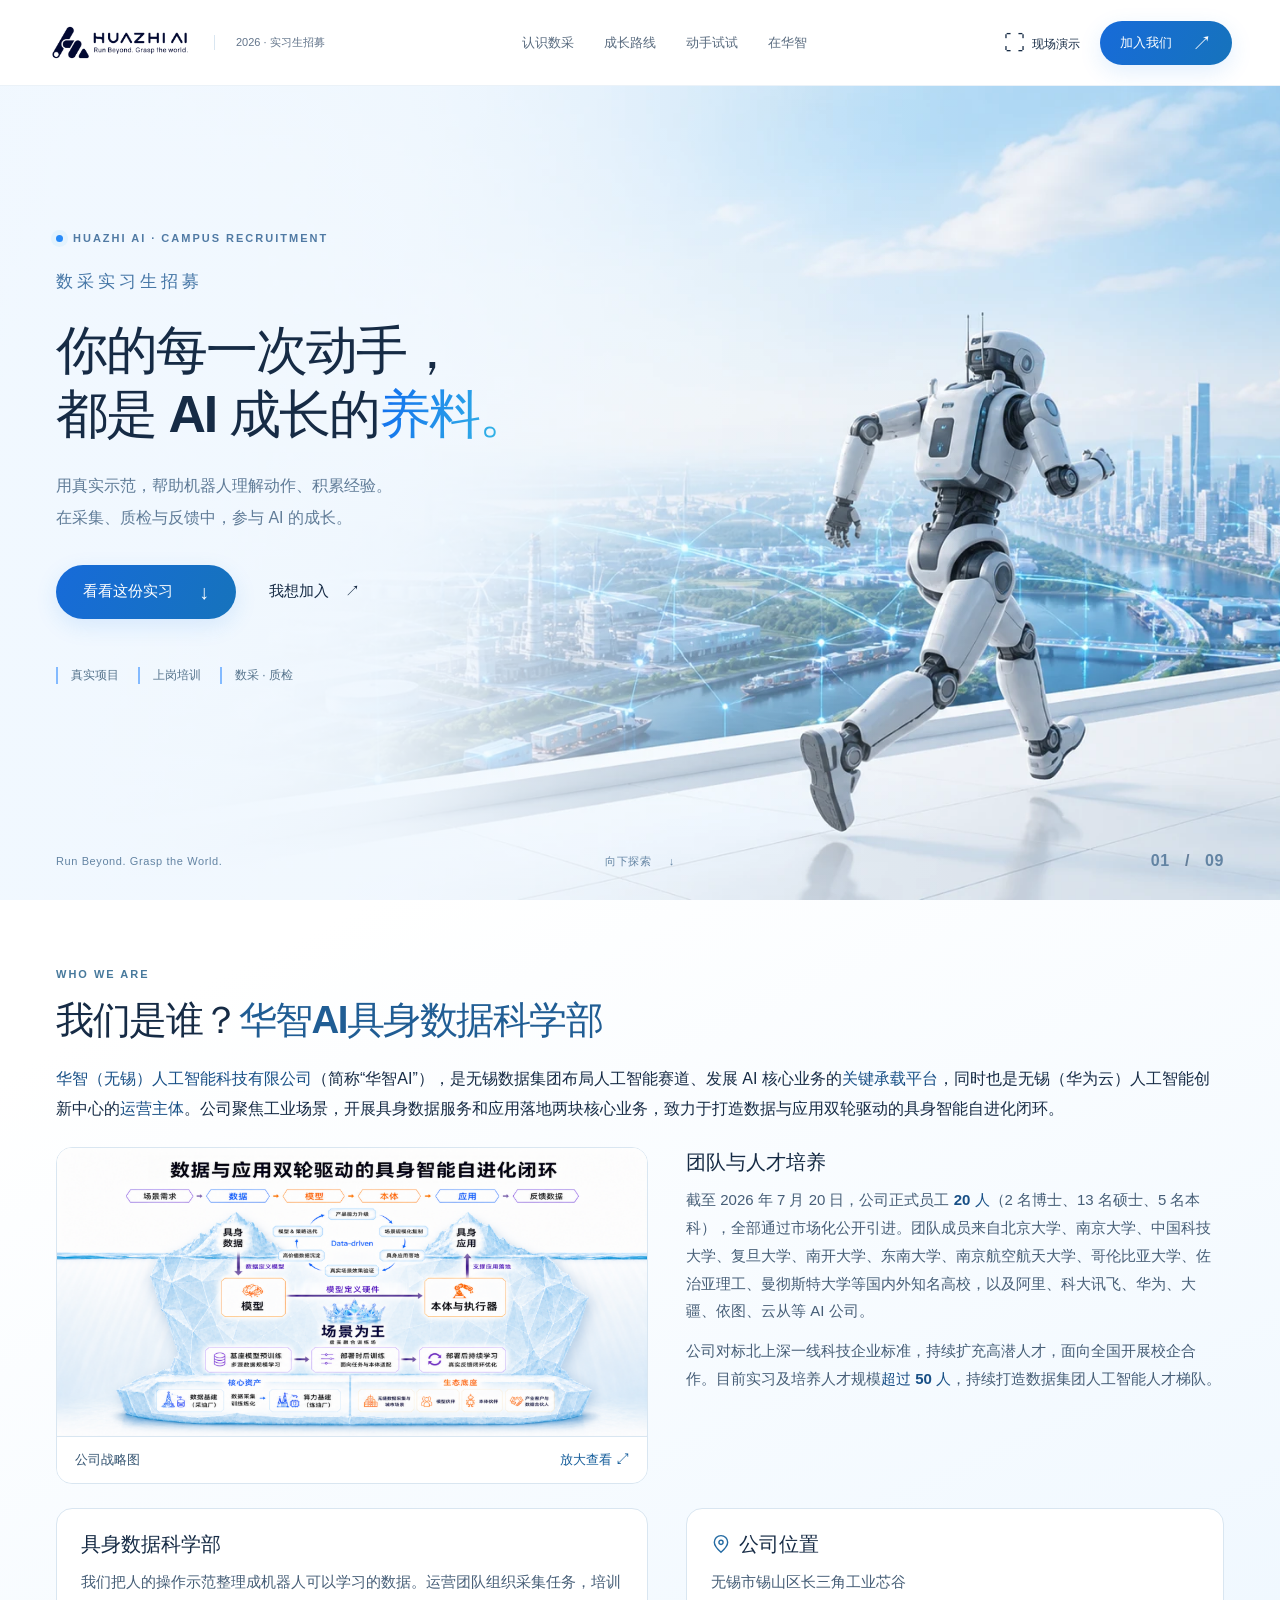
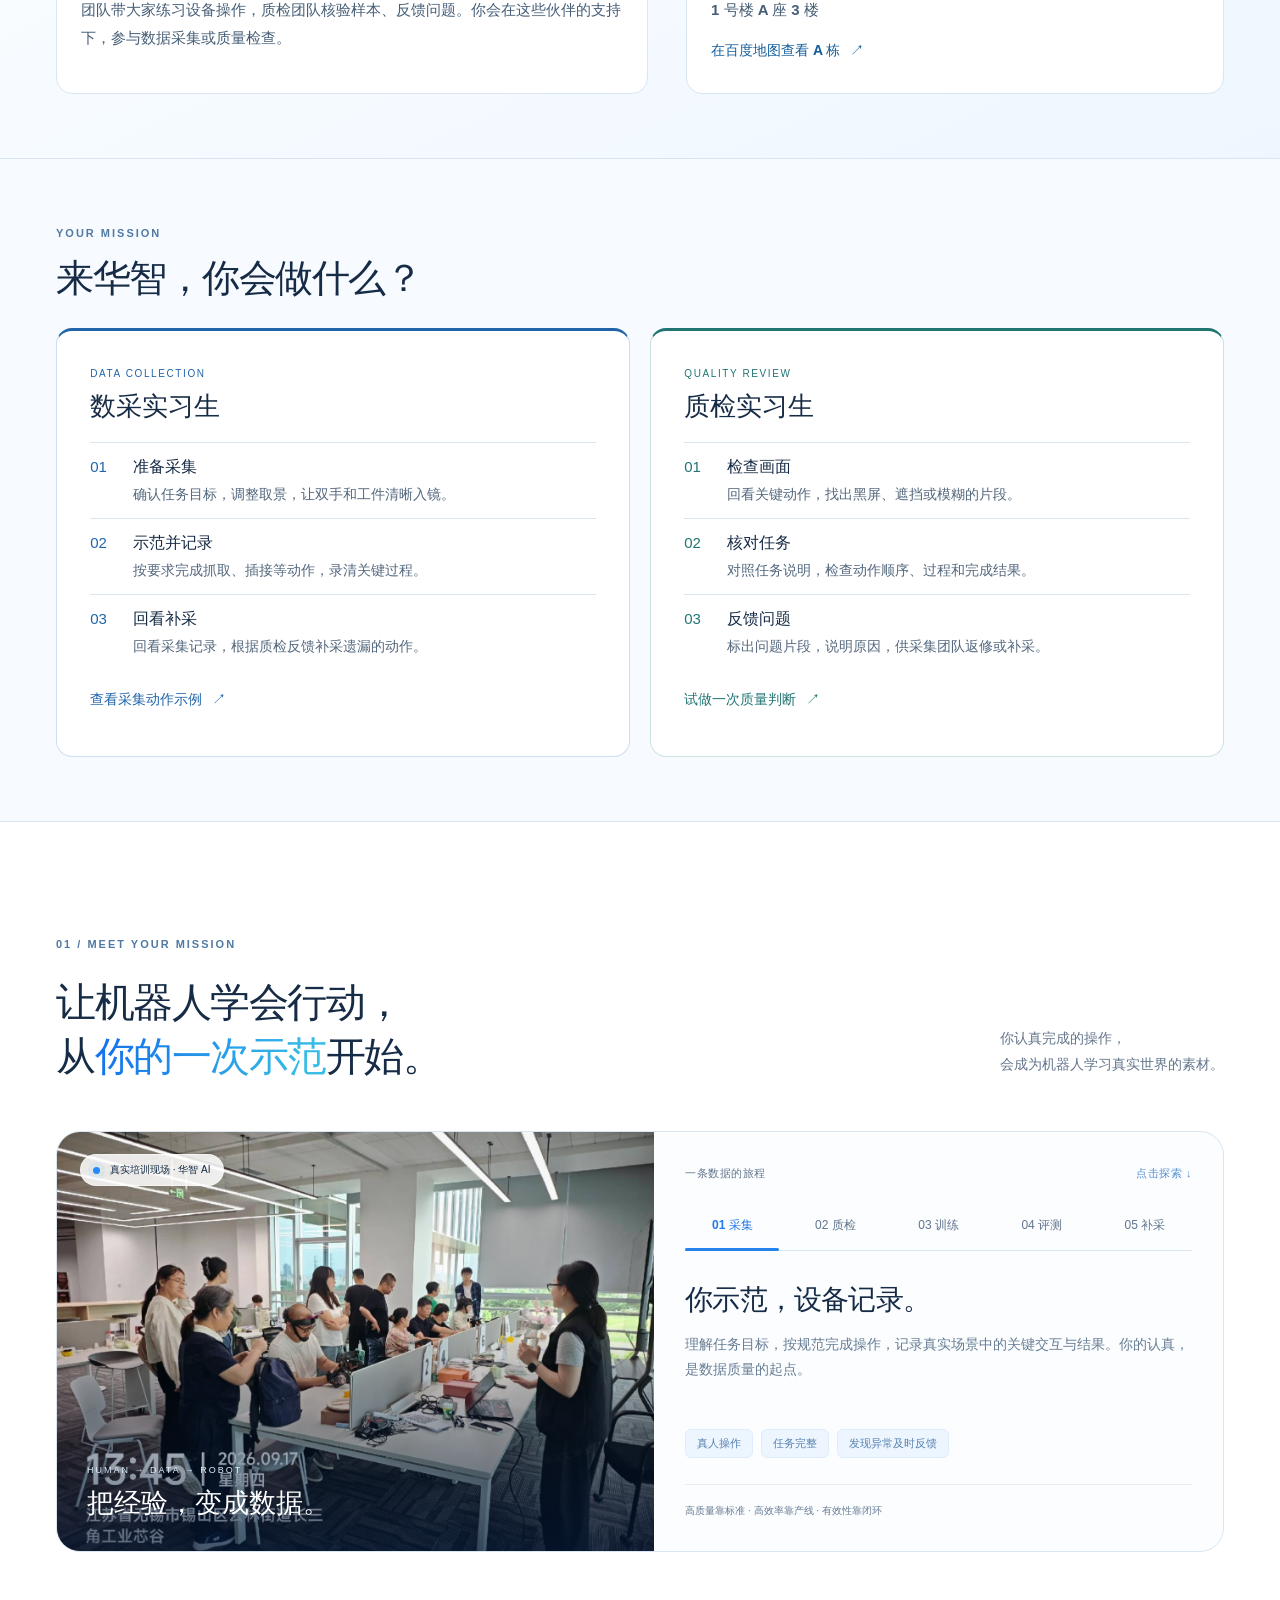
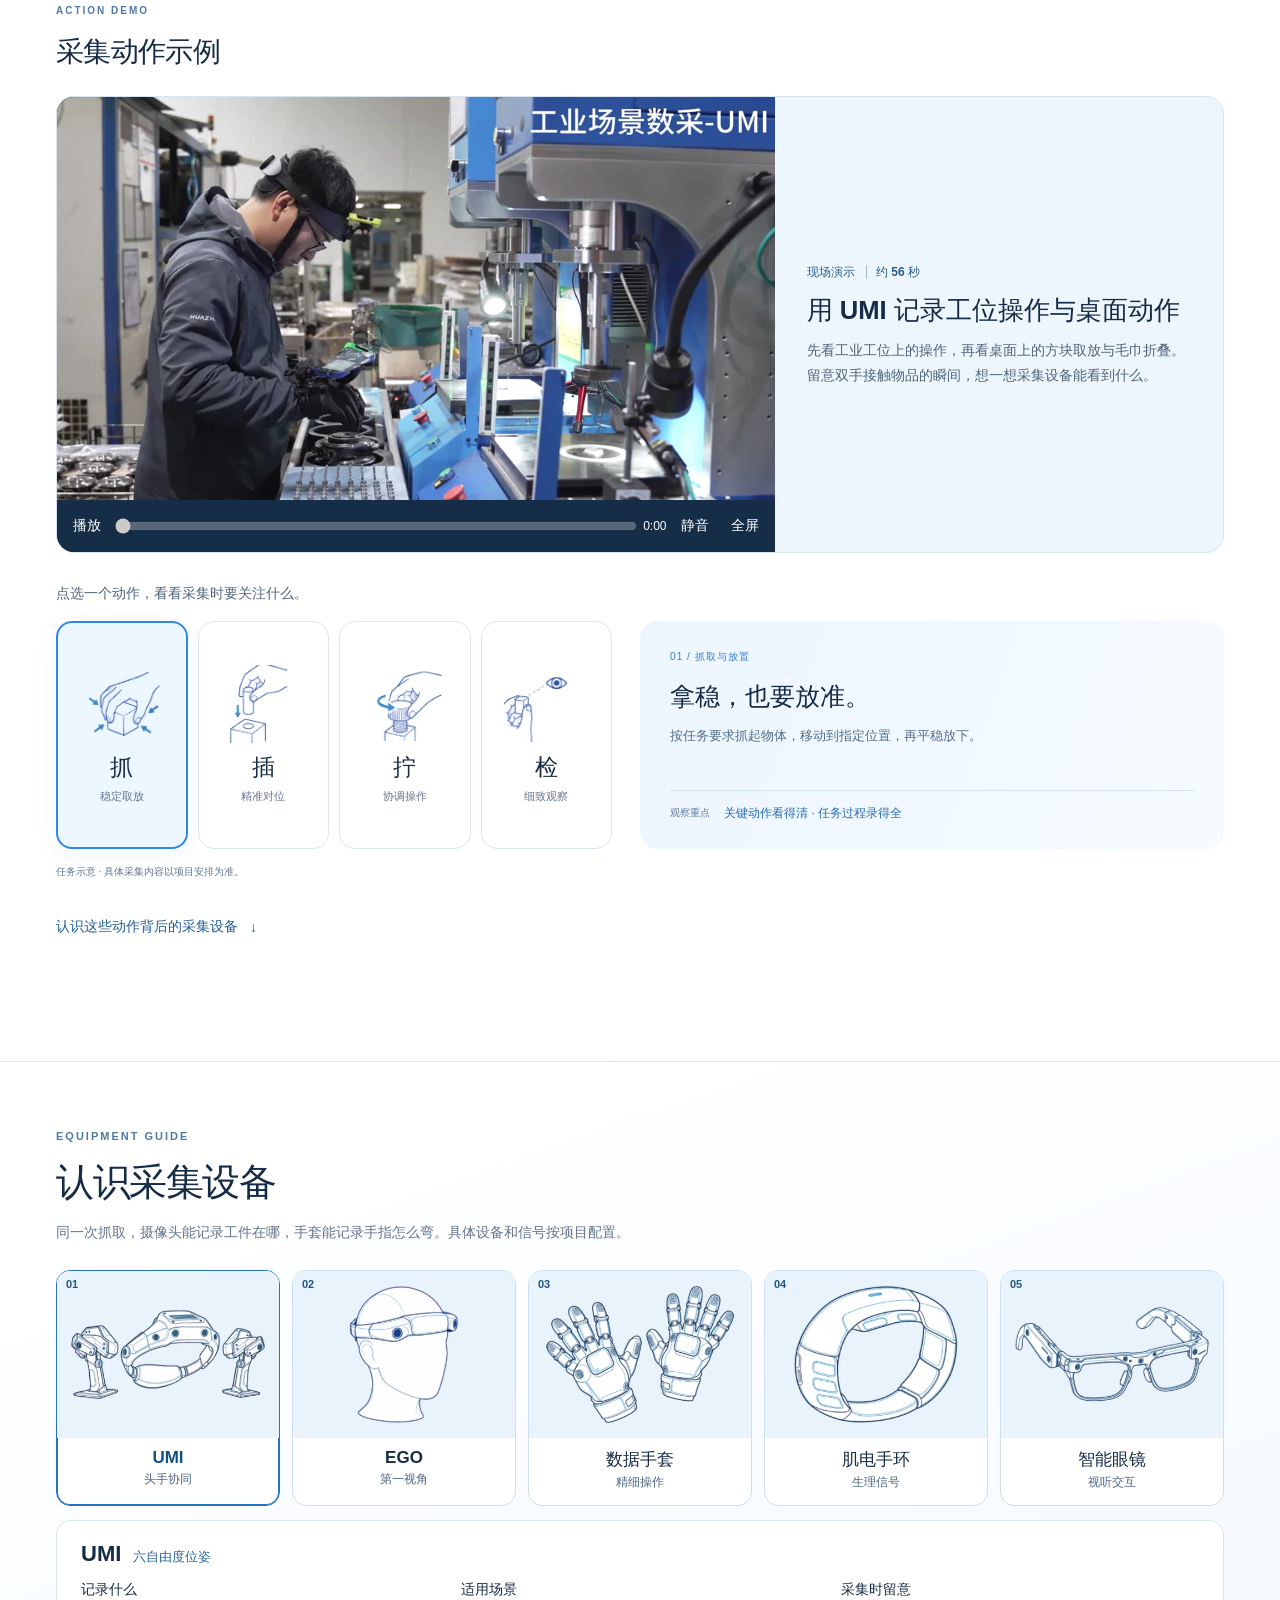
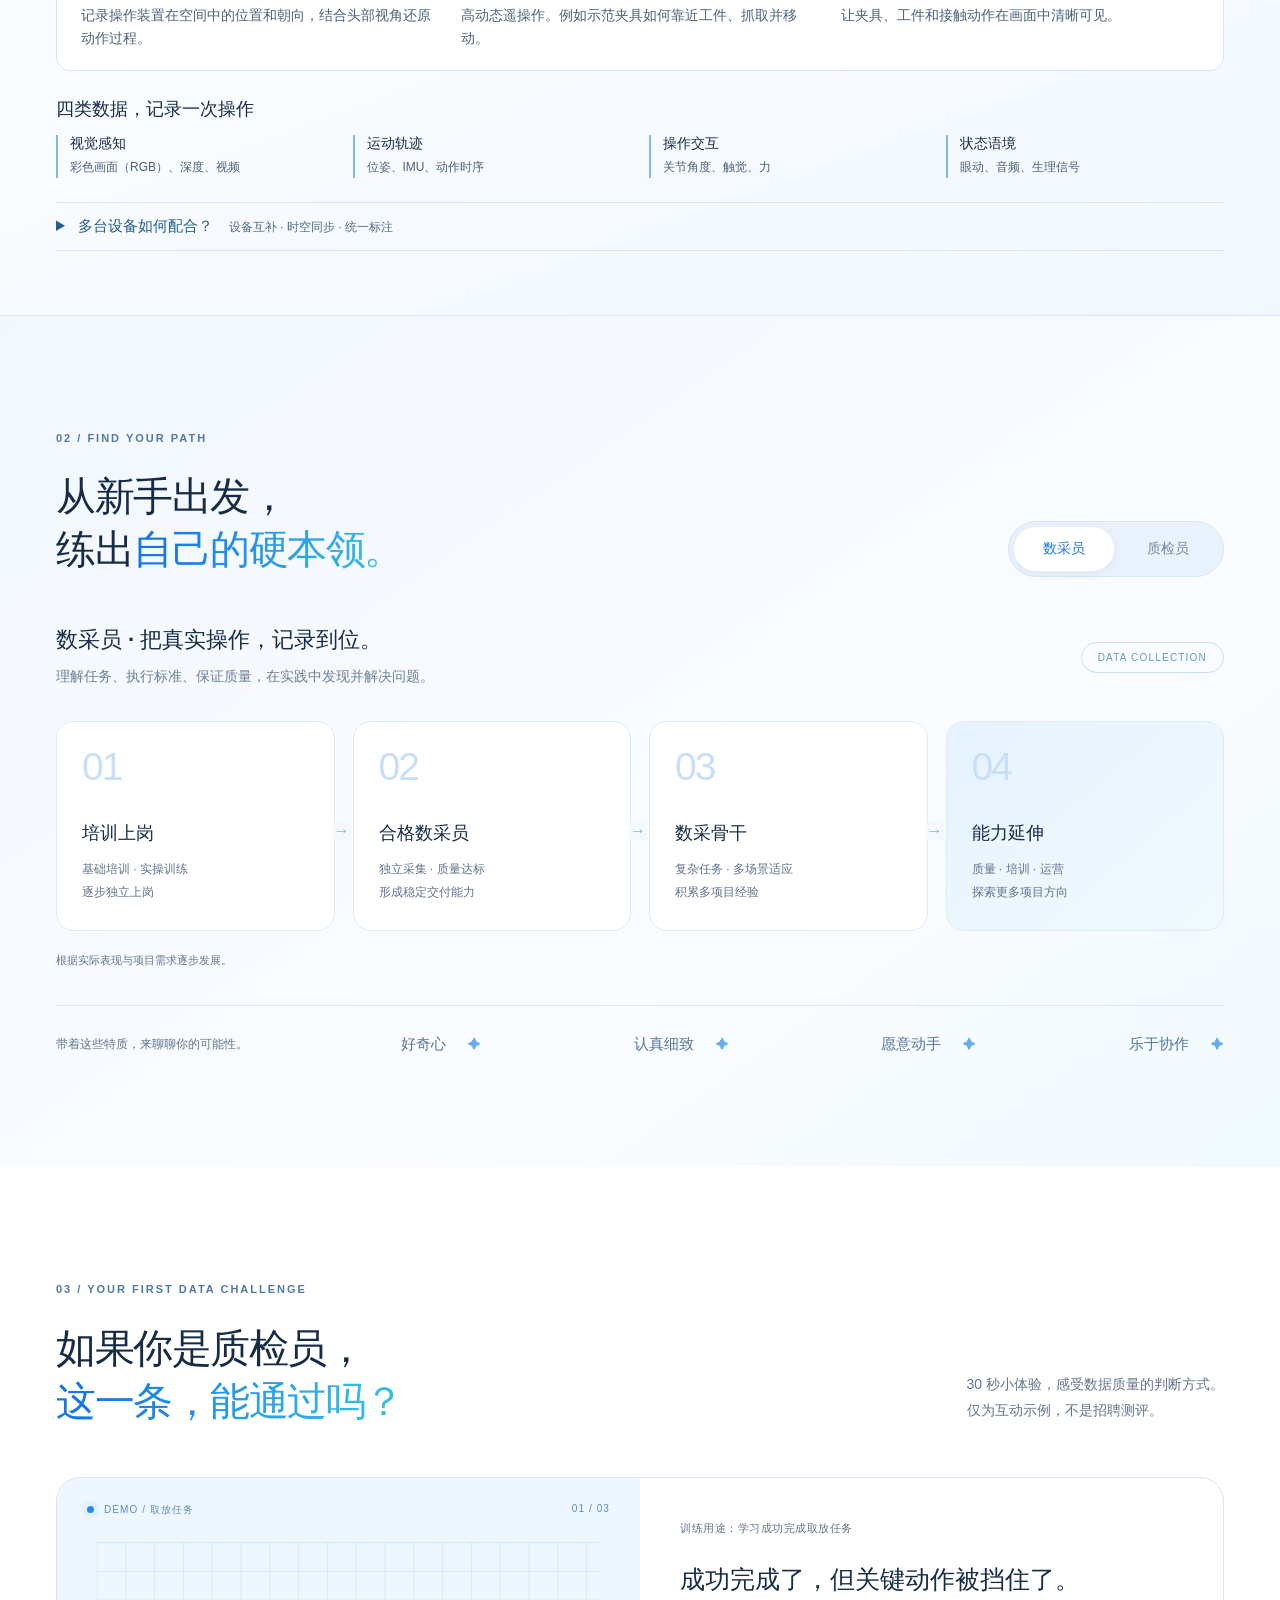
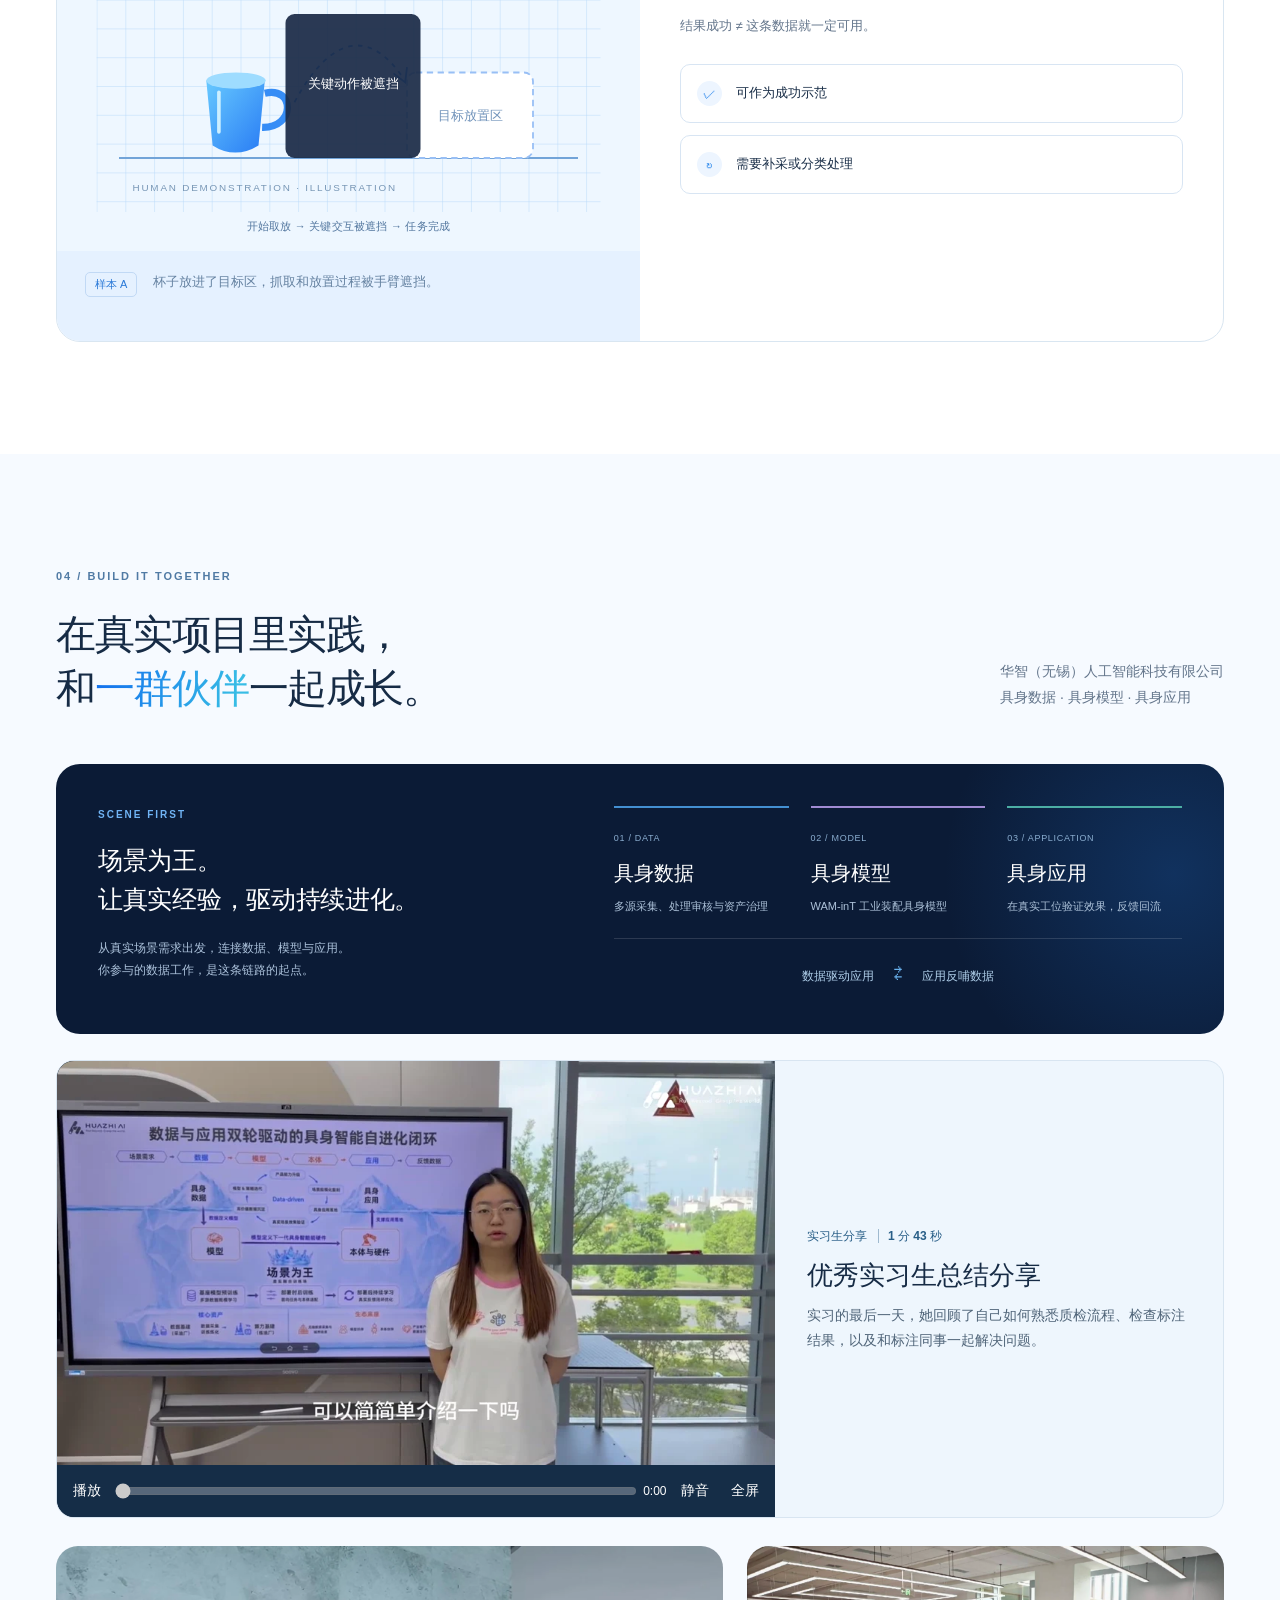
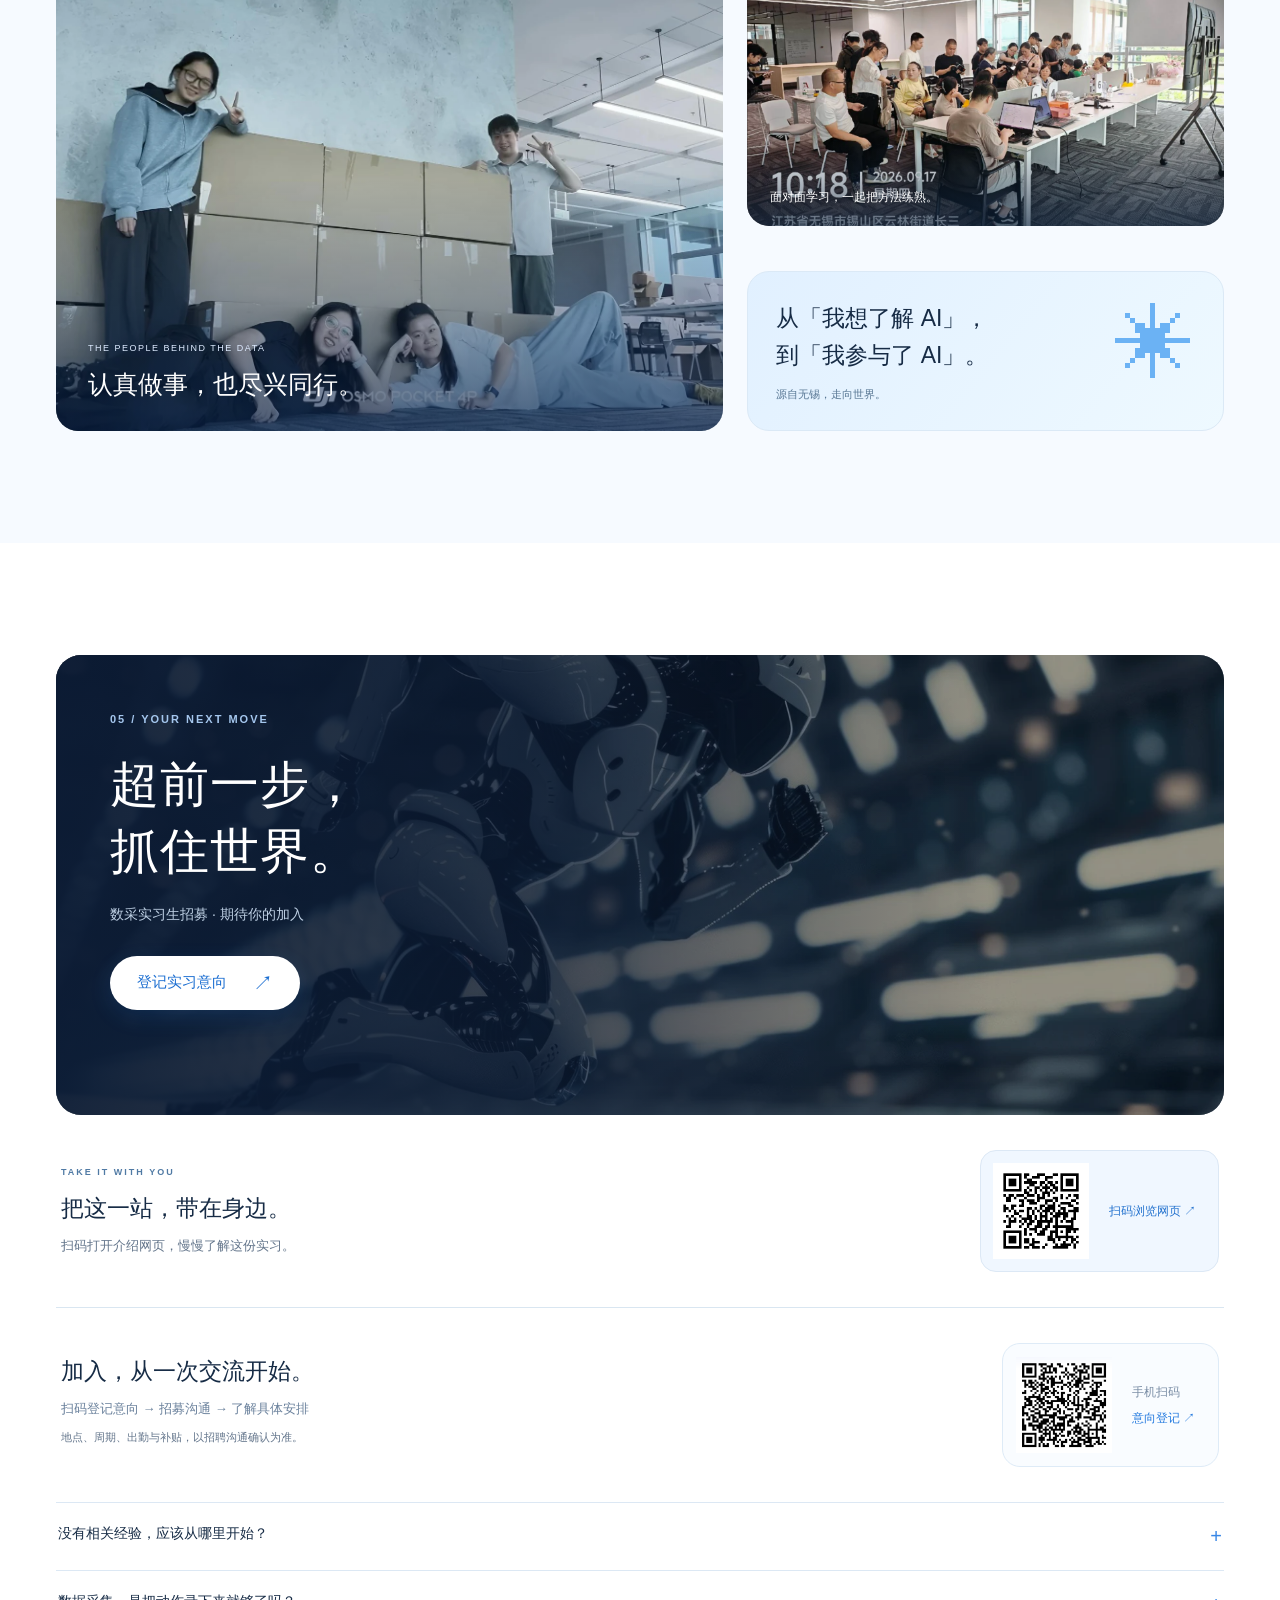
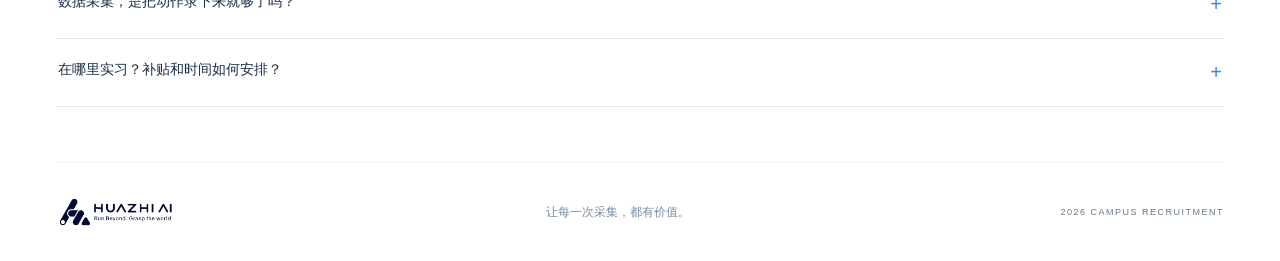
==== index.html @ fd8728a2 "Add files via upload" ====
<!doctype html>
<html lang="zh-CN">
<head>
<meta charset="utf-8"><meta name="viewport" content="width=device-width,initial-scale=1">
<title>华智 AI · 数采实习生招募</title>
<meta name="description" content="加入华智 AI 数采实习：走进真实场景，参与数据采集与质量检查，用每一次认真操作，帮助机器人理解真实世界。">
<meta name="robots" content="noindex, nofollow"><meta name="theme-color" content="#e9f5ff"><link rel="icon" href="favicon.svg" type="image/svg+xml"><link rel="stylesheet" href="style.css?v=20261102-videos">
</head>
<body>
<a class="skip-link" href="#about">跳到主要内容</a>
<header class="site-header"><a class="brand" href="#home" aria-label="华智 AI 首页"><img src="logo.webp" alt="HUAZHI AI 华智"><span>2026 · 实习生招募</span></a><nav aria-label="主导航"><a href="#journey">认识数采</a><a href="#growth">成长路线</a><a href="#lab">动手试试</a><a href="#team">在华智</a></nav><div class="header-actions"><button class="present-button" id="present-toggle" aria-label="现场演示" aria-pressed="false"><span aria-hidden="true">⛶</span> <span class="present-label">现场演示</span></button><button class="button small" data-apply>加入我们 <span aria-hidden="true">↗</span></button></div></header>
<main>
<section id="home" class="hero chapter" tabindex="-1" data-title="AI 成长的养料">
<div class="hero-art" role="img" aria-label="奔向未来城市的机器人"></div>
<div class="hero-content wrap"><div class="eyebrow"><i class="live-dot"></i> HUAZHI AI · CAMPUS RECRUITMENT</div><p class="hero-pretitle">数采实习生招募</p><h1><span class="hero-line">你的每一次动手，</span><span class="hero-line">都是 AI 成长的<span class="gradient-text">养料。</span></span></h1><p class="hero-copy">用真实示范，帮助机器人理解动作、积累经验。<br>在采集、质检与反馈中，参与 AI 的成长。</p><div class="hero-buttons"><a class="button" href="#mission">看看这份实习 <span aria-hidden="true">↓</span></a><button class="text-link" data-apply>我想加入 <span aria-hidden="true">↗</span></button></div><div class="hero-tags"><span>真实项目</span><span>上岗培训</span><span>数采 · 质检</span></div></div>
<div class="hero-bottom wrap"><span>Run Beyond. Grasp the World.</span><a href="#about">向下探索 <span aria-hidden="true">↓</span></a><span class="hero-counter">01 <i>/</i> 09</span></div>
</section>
<section class="identity chapter" id="about" tabindex="-1" data-title="我们是谁" aria-labelledby="identity-title">
  <div class="wrap">
    <header class="identity-heading">
      <p class="eyebrow" lang="en">WHO WE ARE</p>
      <h2 id="identity-title">我们是谁？<span>华智AI具身数据科学部</span></h2>
    </header>
    <p class="identity-summary"><strong>华智（无锡）人工智能科技有限公司</strong>（简称“华智AI”），是无锡数据集团布局人工智能赛道、发展 AI 核心业务的<strong>关键承载平台</strong>，同时也是无锡（华为云）人工智能创新中心的<strong>运营主体</strong>。公司聚焦工业场景，开展具身数据服务和应用落地两块核心业务，致力于打造数据与应用双轮驱动的具身智能自进化闭环。</p>
    <div class="identity-layout">
      <figure class="identity-strategy">
        <button type="button" class="strategy-open" aria-label="放大查看公司战略图" aria-haspopup="dialog" aria-controls="strategy-viewer">
          <img src="company-strategy.png" width="926" height="452" loading="lazy" alt="华智AI公司战略图，从场景需求出发，连接数据、模型、本体与应用，并将反馈数据用于下一轮迭代。">
          <span class="strategy-caption"><strong>公司战略图</strong><span>放大查看 <i aria-hidden="true">⤢</i></span></span>
        </button>
      </figure>
      <article class="identity-people">
        <h3>团队与人才培养</h3>
        <p>截至 <time datetime="2026-07-20">2026 年 7 月 20 日</time>，公司正式员工 <strong>20 人</strong>（2 名博士、13 名硕士、5 名本科），全部通过市场化公开引进。团队成员来自北京大学、南京大学、中国科技大学、复旦大学、南开大学、东南大学、南京航空航天大学、哥伦比亚大学、佐治亚理工、曼彻斯特大学等国内外知名高校，以及阿里、科大讯飞、华为、大疆、依图、云从等 AI 公司。</p>
        <p>公司对标北上深一线科技企业标准，持续扩充高潜人才，面向全国开展校企合作。目前实习及培养人才规模<strong>超过 50 人</strong>，持续打造数据集团人工智能人才梯队。</p>
      </article>
    </div>
    <div class="identity-footer">
      <article class="identity-department">
        <h3>具身数据科学部</h3>
        <p>我们把人的操作示范整理成机器人可以学习的数据。运营团队组织采集任务，培训团队带大家练习设备操作，质检团队核验样本、反馈问题。你会在这些伙伴的支持下，参与数据采集或质量检查。</p>
      </article>
      <section class="company-location" id="location" aria-labelledby="location-title">
        <h3 id="location-title"><svg width="20" height="20" viewBox="0 0 24 24" fill="none" stroke="currentColor" stroke-width="1.7" aria-hidden="true"><path d="M20 10c0 5-8 12-8 12S4 15 4 10a8 8 0 1 1 16 0Z"/><circle cx="12" cy="10" r="2.5"/></svg>公司位置</h3>
        <address>无锡市锡山区长三角工业芯谷<br><strong>1 号楼 A 座 3 楼</strong></address>
        <a class="location-link" href="https://api.map.baidu.com/place/detail?uid=377add8473e5394af4231078&amp;output=html&amp;src=webapp.huazhi.recruit" target="_blank" rel="noopener noreferrer">在百度地图查看 A 栋 <span aria-hidden="true">↗</span></a>
      </section>
    </div>
  </div>
</section>
<section class="mission chapter" id="mission" tabindex="-1" data-title="两种实习岗位" aria-labelledby="mission-title">
  <div class="wrap">
    <header class="mission-heading">
      <p class="eyebrow">YOUR MISSION</p>
      <h2 id="mission-title">来华智，你会做什么？</h2>
    </header>
    <div class="mission-roles">
      <article class="mission-role">
        <p class="mission-label" lang="en">DATA COLLECTION</p>
        <h3>数采实习生</h3>
        <ol>
          <li><div><strong>准备采集</strong><p>确认任务目标，调整取景，让双手和工件清晰入镜。</p></div></li>
          <li><div><strong>示范并记录</strong><p>按要求完成抓取、插接等动作，录清关键过程。</p></div></li>
          <li><div><strong>回看补采</strong><p>回看采集记录，根据质检反馈补采遗漏的动作。</p></div></li>
        </ol>
        <a href="#tasks">查看采集动作示例 <span aria-hidden="true">↗</span></a>
      </article>
      <article class="mission-role mission-quality">
        <p class="mission-label" lang="en">QUALITY REVIEW</p>
        <h3>质检实习生</h3>
        <ol>
          <li><div><strong>检查画面</strong><p>回看关键动作，找出黑屏、遮挡或模糊的片段。</p></div></li>
          <li><div><strong>核对任务</strong><p>对照任务说明，检查动作顺序、过程和完成结果。</p></div></li>
          <li><div><strong>反馈问题</strong><p>标出问题片段，说明原因，供采集团队返修或补采。</p></div></li>
        </ol>
        <a href="#lab">试做一次质量判断 <span aria-hidden="true">↗</span></a>
      </article>
    </div>
  </div>
</section>
<section class="journey section chapter" tabindex="-1" id="journey" data-title="认识数据采集">
<div class="wrap"><div class="section-heading"><div><p class="eyebrow">01 / MEET YOUR MISSION</p><h2>让机器人学会行动，<br>从<span class="gradient-text">你的一次示范</span>开始。</h2></div><p>你认真完成的操作，<br>会成为机器人学习真实世界的素材。</p></div>
<div class="journey-panel"><div class="journey-visual"><img src="practice.webp" alt="华智 AI 团队在培训中交流和练习操作" loading="lazy"><div class="photo-caption"><span class="live-dot"></span> 真实培训现场 · 华智 AI</div><div class="floating-note"><span>HUMAN → DATA → ROBOT</span><b>把经验，变成数据。</b></div></div><div class="journey-explorer"><p class="micro-label">一条数据的旅程 <span>点击探索 ↓</span></p><div class="journey-tabs" role="tablist" aria-label="数据旅程阶段"><button role="tab" aria-selected="true" aria-controls="journey-detail" id="journey-tab-0" data-step="0">01 采集</button><button role="tab" aria-selected="false" aria-controls="journey-detail" id="journey-tab-1" data-step="1" tabindex="-1">02 质检</button><button role="tab" aria-selected="false" aria-controls="journey-detail" id="journey-tab-2" data-step="2" tabindex="-1">03 训练</button><button role="tab" aria-selected="false" aria-controls="journey-detail" id="journey-tab-3" data-step="3" tabindex="-1">04 评测</button><button role="tab" aria-selected="false" aria-controls="journey-detail" id="journey-tab-4" data-step="4" tabindex="-1">05 补采</button></div><div id="journey-detail" role="tabpanel" aria-labelledby="journey-tab-0" aria-live="polite"></div><p class="journey-foot">高质量靠标准 · 高效率靠产线 · 有效性靠闭环</p></div></div>
<div class="task-studio" id="tasks">
<div class="task-heading"><div><p class="eyebrow" lang="en">ACTION DEMO</p><h3>采集动作示例</h3></div></div>
<figure class="action-film">
  <div class="film-player">
    <video controls controlslist="nodownload" playsinline webkit-playsinline preload="metadata" poster="action-demo-v2-cover.webp" width="960" height="540" aria-label="数采动作示例" aria-describedby="film-description">
      <source src="action-demo-v2.mp4" type="video/mp4">
      当前浏览器不支持播放此视频。
    </video>
    <div class="film-controls" role="group" aria-label="采集动作示例播放控制" hidden>
      <button type="button" data-film-play>播放</button>
      <input type="range" data-film-seek min="0" max="1" step="0.1" value="0" aria-label="视频进度" disabled>
      <span data-film-time>0:00</span>
      <button type="button" data-film-mute>静音</button>
      <button type="button" data-film-full hidden>全屏</button>
    </div>
    <p class="film-status" role="status" hidden></p>
  </div>
  <figcaption>
    <p class="film-label">现场演示 <span>约 56 秒</span></p>
    <h4>用 UMI 记录工位操作与桌面动作</h4>
    <p id="film-description" class="film-description">先看工业工位上的操作，再看桌面上的方块取放与毛巾折叠。留意双手接触物品的瞬间，想一想采集设备能看到什么。</p>
  </figcaption>
</figure>
<p class="task-prompt">点选一个动作，看看采集时要关注什么。</p>
<div class="task-layout"><div class="task-tabs" role="tablist" aria-label="探索采集任务">
<button id="task-tab-grasp" role="tab" aria-selected="true" aria-controls="task-panel" data-task="grasp"><img src="task-grasp.webp" alt="" loading="lazy"><span>抓<small>稳定取放</small></span></button>
<button id="task-tab-insert" role="tab" aria-selected="false" aria-controls="task-panel" data-task="insert" tabindex="-1"><img src="task-insert.webp" alt="" loading="lazy"><span>插<small>精准对位</small></span></button>
<button id="task-tab-turn" role="tab" aria-selected="false" aria-controls="task-panel" data-task="turn" tabindex="-1"><img src="task-turn.webp" alt="" loading="lazy"><span>拧<small>协调操作</small></span></button>
<button id="task-tab-inspect" role="tab" aria-selected="false" aria-controls="task-panel" data-task="inspect" tabindex="-1"><img src="task-inspect.webp" alt="" loading="lazy"><span>检<small>细致观察</small></span></button>
</div><div id="task-panel" role="tabpanel" aria-labelledby="task-tab-grasp" aria-live="polite"><p class="task-kicker">01 / 抓取与放置</p><h4>拿稳，也要放准。</h4><p>按任务要求抓起物体，移动到指定位置，再平稳放下。</p><div class="task-focus"><span>观察重点</span><strong>关键动作看得清 · 任务过程录得全</strong></div></div></div>
<p class="task-disclaimer">任务示意 · 具体采集内容以项目安排为准。</p>
<a class="equipment-jump" href="#equipment">认识这些动作背后的采集设备 <span aria-hidden="true">↓</span></a>
</div></div>
</section>
<section id="equipment" class="equipment-guide chapter" tabindex="-1" data-title="认识采集设备" aria-labelledby="equipment-heading">
  <div class="wrap">
    <header class="equipment-heading">
      <p class="eyebrow" lang="en">EQUIPMENT GUIDE</p>
      <h2 id="equipment-heading">认识采集设备</h2>
      <p>同一次抓取，摄像头能记录工件在哪，手套能记录手指怎么弯。具体设备和信号按项目配置。</p>
    </header>
    <div class="equipment-selector" role="tablist" aria-label="选择采集设备" hidden>
        <button type="button" role="tab" id="equip-tab-umi" aria-controls="equip-panel-umi" aria-selected="true" tabindex="0" class="equipment-tab" data-equip-tab="umi">
          <span class="equipment-art" style="--slot: 0%" aria-hidden="true"><b>01</b></span>
          <strong>UMI</strong><small>头手协同</small>
        </button>
        <button type="button" role="tab" id="equip-tab-ego" aria-controls="equip-panel-ego" aria-selected="false" tabindex="-1" class="equipment-tab" data-equip-tab="ego">
          <span class="equipment-art" style="--slot: 25%" aria-hidden="true"><b>02</b></span>
          <strong>EGO</strong><small>第一视角</small>
        </button>
        <button type="button" role="tab" id="equip-tab-glove" aria-controls="equip-panel-glove" aria-selected="false" tabindex="-1" class="equipment-tab" data-equip-tab="glove">
          <span class="equipment-art" style="--slot: 50%" aria-hidden="true"><b>03</b></span>
          <strong>数据手套</strong><small>精细操作</small>
        </button>
        <button type="button" role="tab" id="equip-tab-band" aria-controls="equip-panel-band" aria-selected="false" tabindex="-1" class="equipment-tab" data-equip-tab="band">
          <span class="equipment-art" style="--slot: 75%" aria-hidden="true"><b>04</b></span>
          <strong>肌电手环</strong><small>生理信号</small>
        </button>
        <button type="button" role="tab" id="equip-tab-glasses" aria-controls="equip-panel-glasses" aria-selected="false" tabindex="-1" class="equipment-tab" data-equip-tab="glasses">
          <span class="equipment-art" style="--slot: 100%" aria-hidden="true"><b>05</b></span>
          <strong>智能眼镜</strong><small>视听交互</small>
        </button>
    </div>
      <div class="equipment-panel" id="equip-panel-umi" role="tabpanel" aria-labelledby="equip-tab-umi" tabindex="0">
        <h3>UMI<span>六自由度位姿</span></h3>
        <dl>
          <div><dt>记录什么</dt><dd>记录操作装置在空间中的位置和朝向，结合头部视角还原动作过程。</dd></div>
          <div><dt>适用场景</dt><dd>高动态遥操作。例如示范夹具如何靠近工件、抓取并移动。</dd></div>
          <div><dt>采集时留意</dt><dd>让夹具、工件和接触动作在画面中清晰可见。</dd></div>
        </dl>
      </div>
      <div class="equipment-panel" id="equip-panel-ego" role="tabpanel" aria-labelledby="equip-tab-ego" tabindex="0">
        <h3>EGO<span>连续作业视频</span></h3>
        <dl>
          <div><dt>记录什么</dt><dd>从操作者的第一视角连续记录场景、手部动作和任务结果。</dd></div>
          <div><dt>适用场景</dt><dd>自然作业与人类示教。例如连续记录取件、装配再到检查的过程。</dd></div>
          <div><dt>采集时留意</dt><dd>转头或换工位时，留意关键步骤有没有离开画面。</dd></div>
        </dl>
      </div>
      <div class="equipment-panel" id="equip-panel-glove" role="tabpanel" aria-labelledby="equip-tab-glove" tabindex="0">
        <h3>数据手套<span>关节角与接触</span></h3>
        <dl>
          <div><dt>记录什么</dt><dd>记录手指关节角度；配备相应传感器时，还可记录力或触觉信号。</dd></div>
          <div><dt>适用场景</dt><dd>精细操作与抓取。例如对齐小零件时，观察手指怎样弯曲、接触和松开。</dd></div>
          <div><dt>采集时留意</dt><dd>按设备要求佩戴和校准，检查手指动作是否被正确记录。</dd></div>
        </dl>
      </div>
      <div class="equipment-panel" id="equip-panel-band" role="tabpanel" aria-labelledby="equip-tab-band" tabindex="0">
        <h3>肌电手环<span>肌电与运动</span></h3>
        <dl>
          <div><dt>记录什么</dt><dd>通过肌电信号观察肌肉活动，并用惯性测量单元（IMU）记录运动变化。</dd></div>
          <div><dt>适用场景</dt><dd>低侵入的常态采集。例如长时间作业中，观察动作与肌肉活动的变化。</dd></div>
          <div><dt>采集时留意</dt><dd>确认佩戴位置稳定，记录中途调整手环的时间。</dd></div>
        </dl>
      </div>
      <div class="equipment-panel" id="equip-panel-glasses" role="tabpanel" aria-labelledby="equip-tab-glasses" tabindex="0">
        <h3>智能眼镜<span>画面、眼动与声音</span></h3>
        <dl>
          <div><dt>记录什么</dt><dd>按设备配置记录彩色画面（RGB）、深度、眼动和音频。</dd></div>
          <div><dt>适用场景</dt><dd>空间语义与交互。例如观察操作员先看向哪个工位，再根据什么提示行动。</dd></div>
          <div><dt>采集时留意</dt><dd>确认视野覆盖目标，按任务要求检查需要的记录通道。</dd></div>
        </dl>
      </div>
    <div class="equipment-signals">
      <h3>四类数据，记录一次操作</h3>
      <dl>
        <div><dt>视觉感知</dt><dd>彩色画面（RGB）、深度、视频</dd></div>
        <div><dt>运动轨迹</dt><dd>位姿、IMU、动作时序</dd></div>
        <div><dt>操作交互</dt><dd>关节角度、触觉、力</dd></div>
        <div><dt>状态语境</dt><dd>眼动、音频、生理信号</dd></div>
      </dl>
    </div>
    <details class="equipment-sync">
      <summary><strong>多台设备如何配合？</strong><span>设备互补 · 时空同步 · 统一标注</span></summary>
      <dl>
        <div><dt>设备互补</dt><dd>第一视角视频记录手在做什么，手套补充手指姿态和接触信息。</dd></div>
        <div><dt>时空同步</dt><dd>对齐时间与空间坐标，让同一次接触的画面和动作信号对应起来。</dd></div>
        <div><dt>统一标注</dt><dd>用一致的任务名称、动作起止和结果标签整理不同设备的记录。</dd></div>
      </dl>
    </details>
  </div>
</section>
<section class="growth section chapter" tabindex="-1" id="growth" data-title="找到成长方向"><div class="wrap"><div class="section-heading"><div><p class="eyebrow">02 / FIND YOUR PATH</p><h2>从新手出发，<br>练出<span class="gradient-text">自己的硬本领。</span></h2></div><div class="segmented" role="tablist" aria-label="岗位成长方向"><button id="role-tab-collector" role="tab" aria-selected="true" aria-controls="role-panel" data-role="collector">数采员</button><button id="role-tab-reviewer" role="tab" aria-selected="false" aria-controls="role-panel" data-role="reviewer" tabindex="-1">质检员</button></div></div>
<div id="role-panel" role="tabpanel" aria-labelledby="role-tab-collector" aria-live="polite"></div>
<div class="qualities"><p>带着这些特质，来聊聊你的可能性。</p><span>好奇心 <i>✦</i></span><span>认真细致 <i>✦</i></span><span>愿意动手 <i>✦</i></span><span>乐于协作 <i>✦</i></span></div>
</div></section>
<section class="lab section chapter" tabindex="-1" id="lab" data-title="体验质量判断"><div class="wrap"><div class="section-heading"><div><p class="eyebrow">03 / YOUR FIRST DATA CHALLENGE</p><h2>如果你是质检员，<br><span class="gradient-text">这一条，能通过吗？</span></h2></div><p>30 秒小体验，感受数据质量的判断方式。<br>仅为互动示例，不是招聘测评。</p></div>
<div class="challenge"><div class="challenge-scene"><div class="scene-top"><span><i class="live-dot"></i> DEMO / 取放任务</span><span id="question-progress">01 / 03</span></div><svg class="demo-svg" data-sample="occluded" viewBox="0 0 560 300" role="img" aria-label="抓取杯子并放入目标区域的示意图"><defs><pattern id="grid" width="32" height="32" patternUnits="userSpaceOnUse"><path d="M 32 0 L 0 0 0 32" fill="none" stroke="#b5d8fa" stroke-width="1"/></pattern><linearGradient id="cupGradient" x1="0" y1="0" x2="1" y2="1"><stop stop-color="#67c9ff"/><stop offset="1" stop-color="#287bf4"/></linearGradient></defs><rect width="560" height="300" fill="url(#grid)"/><path d="M25 240H535" stroke="#72a4d8" stroke-width="2"/><rect x="345" y="145" width="140" height="95" rx="10" fill="#fff" stroke="#98bff5" stroke-width="2" stroke-dasharray="7 5"/><text x="415" y="198" text-anchor="middle" fill="#7294bb" font-size="14">目标放置区</text><g class="demo-cup"><path d="M122 154H187L180 226Q154 242 129 226Z" fill="url(#cupGradient)"/><path d="M187 168C221 160 221 207 184 206" fill="none" stroke="#368df6" stroke-width="8"/><ellipse cx="155" cy="154" rx="33" ry="9" fill="#9edcff"/><path d="M136 167V211" stroke="#ccefff" stroke-width="4" stroke-linecap="round"/></g><path class="demo-path" d="M220 178C262 100 305 99 340 150" fill="none" stroke="#247df2" stroke-width="2" stroke-dasharray="5 6"/><path d="m330 146 13 10 2-17" fill="none" stroke="#247df2" stroke-width="2"/><g class="recovery-marker" aria-hidden="true"><path d="M275 198 290 225 260 225Z" fill="#f4b653"/><text x="275" y="220" text-anchor="middle" fill="#70400a" font-size="18">!</text><text x="275" y="251" text-anchor="middle" fill="#a16c20" font-size="12">滑落 → 重新抓取</text></g><rect class="occlusion" x="210" y="80" width="150" height="160" rx="10" fill="#1b2c47"/><text class="occlusion-label" x="285" y="162" text-anchor="middle" fill="#fff" font-size="14">关键动作被遮挡</text><text x="40" y="277" fill="#7796b5" font-size="11" letter-spacing="2">HUMAN DEMONSTRATION · ILLUSTRATION</text></svg><p class="sample-phase" aria-live="polite">抓取 → 遮挡 → 放置</p><div class="scene-description"><span id="sample-tag">样本 A</span><p id="sample-description"></p></div></div><div class="challenge-answer"><p class="micro-label">训练用途：学习成功完成取放任务</p><h3 id="question-title"></h3><p id="question-hint"></p><div class="answer-buttons"><button class="answer" data-answer="yes"><span aria-hidden="true">✓</span> 可作为成功示范</button><button class="answer" data-answer="no"><span aria-hidden="true">↻</span> 需要补采或分类处理</button></div><div id="quiz-feedback" class="quiz-feedback" aria-live="polite" hidden></div><button id="next-question" class="button" hidden>下一个样本 <span aria-hidden="true">→</span></button></div></div>
</div></section>
<section class="team section chapter" tabindex="-1" id="team" data-title="认识华智团队"><div class="wrap"><div class="section-heading"><div><p class="eyebrow">04 / BUILD IT TOGETHER</p><h2>在真实项目里实践，<br>和<span class="gradient-text">一群伙伴</span>一起成长。</h2></div><p>华智（无锡）人工智能科技有限公司<br>具身数据 · 具身模型 · 具身应用</p></div><div class="company-compass"><div class="company-intro"><p class="eyebrow">SCENE FIRST</p><h3>场景为王。<br>让真实经验，驱动持续进化。</h3><p>从真实场景需求出发，连接数据、模型与应用。<br>你参与的数据工作，是这条链路的起点。</p></div><div class="company-loop"><div><span>01 / DATA</span><h4>具身数据</h4><p>多源采集、处理审核与资产治理</p></div><div><span>02 / MODEL</span><h4>具身模型</h4><p>WAM-inT 工业装配具身模型</p></div><div><span>03 / APPLICATION</span><h4>具身应用</h4><p>在真实工位验证效果，反馈回流</p></div><p class="loop-caption">数据驱动应用 <span aria-hidden="true">⇄</span> 应用反哺数据</p></div></div>
<figure class="action-film" id="intern-sharing" aria-labelledby="intern-sharing-title">
  <div class="film-player">
    <video controls controlslist="nodownload" playsinline webkit-playsinline preload="none" poster="intern-sharing-cover.webp" width="960" height="540" aria-label="优秀实习生总结分享" aria-describedby="intern-sharing-description">
      <source src="intern-sharing.mp4" type="video/mp4">
      当前浏览器不支持播放此视频。
    </video>
    <div class="film-controls" role="group" aria-label="实习生总结分享播放控制" hidden>
      <button type="button" data-film-play>播放</button>
      <input type="range" data-film-seek min="0" max="1" step="0.1" value="0" aria-label="视频进度" disabled>
      <span data-film-time>0:00</span>
      <button type="button" data-film-mute>静音</button>
      <button type="button" data-film-full hidden>全屏</button>
    </div>
    <p class="film-status" role="status" hidden></p>
  </div>
  <figcaption>
    <p class="film-label">实习生分享 <span>1 分 43 秒</span></p>
    <h3 id="intern-sharing-title">优秀实习生总结分享</h3>
    <p id="intern-sharing-description" class="film-description">实习的最后一天，她回顾了自己如何熟悉质检流程、检查标注结果，以及和标注同事一起解决问题。</p>
  </figcaption>
</figure>
<div class="team-gallery"><figure class="team-main"><img src="team.webp" alt="华智 AI 年轻团队的办公室合影" loading="lazy"><figcaption><span>THE PEOPLE BEHIND THE DATA</span><h3>认真做事，也尽兴同行。</h3></figcaption></figure><div class="team-side"><figure><img src="training.webp" alt="团队集中参与数据采集培训" loading="lazy"><figcaption>面对面学习，一起把方法练熟。</figcaption></figure><div class="team-note"><span class="sparkle" aria-hidden="true">✳</span><p>从「我想了解 AI」，<br>到「我参与了 AI」。</p><span>源自无锡，走向世界。</span></div></div></div></div></section>
<section class="join section chapter" tabindex="-1" id="join" data-title="加入我们"><div class="wrap"><div class="join-banner"><img src="join.webp" alt="奔跑的机器人" loading="lazy"><div class="join-banner-copy"><p class="eyebrow">05 / YOUR NEXT MOVE</p><h2>超前一步，<br>抓住世界。</h2><p>数采实习生招募 · 期待你的加入</p><button class="button light" data-apply>登记实习意向 <span aria-hidden="true">↗</span></button></div></div><div class="share-strip" hidden><div><p class="eyebrow">TAKE IT WITH YOU</p><h3>把这一站，带在身边。</h3><p>扫码打开介绍网页，慢慢了解这份实习。</p></div><button class="website-qr-button" id="share-open" aria-label="放大网页访问二维码"><img data-site-qr alt="扫码访问华智 AI 数采实习生招聘网页"><span>扫码浏览网页 ↗</span></button></div><div class="join-info"><div><h3>加入，从一次交流开始。</h3><p>扫码登记意向 → 招募沟通 → 了解具体安排</p><p class="fineprint">地点、周期、出勤与补贴，以招聘沟通确认为准。</p></div><button class="qr-mini" data-apply aria-label="放大实习生招募意向登记二维码"><img src="apply-qr.png" alt="实习生招募意向登记表二维码"><span>手机扫码<br><b>意向登记 ↗</b></span></button></div><div class="faq"><details><summary>没有相关经验，应该从哪里开始？<span>+</span></summary><p>你可以先了解任务要求、练习基础操作，再在反馈中逐步提升。具体岗位要求请与现场招募人员沟通。</p></details><details><summary>数据采集，是把动作录下来就够了吗？<span>+</span></summary><p>还要让关键交互清楚、任务过程完整，并按规范记录结果。遇到遮挡、异常或任务失败，需要反馈、补采或按用途分类。</p></details><details><summary>在哪里实习？补贴和时间如何安排？<span>+</span></summary><p>请扫码登记意向，或直接咨询现场招募人员，确认实习地点、周期、出勤要求和补贴标准。</p></details></div></div></section>
</main>
<footer class="wrap"><a class="brand footer-brand" href="#home"><img src="logo.webp" alt="华智 AI"></a><p>让每一次采集，都有价值。</p><span>2026 CAMPUS RECRUITMENT</span></footer>
<dialog id="apply-dialog" aria-labelledby="apply-title"><button class="dialog-close" aria-label="关闭报名窗口">×</button><p class="eyebrow">YOUR NEXT MOVE</p><h2 id="apply-title">下一站，华智 AI。</h2><p>实习生招募意向登记表</p><div class="apply-options"><img class="apply-qr" src="apply-qr.png" alt="扫码打开华智 AI 实习生招募意向登记表"><p class="scan-note">现场可扫码报名；已在手机上打开，可点下方按钮直接填写。</p><a id="apply-form-link" class="button" href="#" target="_blank" rel="noopener noreferrer" hidden>填写意向登记 ↗</a></div><p class="fineprint">扫码或打开链接后，由你在原登记表中提交信息。</p></dialog>
<dialog id="share-dialog" aria-labelledby="share-title"><button class="dialog-close" id="share-close" aria-label="关闭网页二维码">×</button><p class="eyebrow">SCAN TO EXPLORE</p><h2 id="share-title">扫码，认识这份实习。</h2><p>华智 AI · 数采实习生招募</p><img class="apply-qr" data-site-qr alt="网页访问二维码"><p class="scan-note">扫码在手机浏览完整介绍</p><button class="button" id="copy-site-link">复制网页链接 ↗</button></dialog><div class="present-controls" hidden><button id="chapter-prev" aria-label="上一节">←</button><span id="chapter-label">01 / 09</span><button id="chapter-next" aria-label="下一节">→</button><button id="present-exit" aria-label="退出演示">退出 ⛶</button></div><div class="toast" role="status" hidden></div>
<nav class="mobile-dock" aria-label="手机快捷导航"><a href="#journey">认识数采</a><a href="#growth">成长路线</a><a href="#lab">动手试试</a><button data-apply>登记意向 <span aria-hidden="true">↗</span></button></nav>
<dialog id="strategy-viewer" aria-labelledby="strategy-viewer-title">
  <div class="strategy-viewer-bar"><h2 id="strategy-viewer-title">公司战略图</h2><form method="dialog"><button type="submit" aria-label="关闭公司战略图" autofocus>关闭</button></form></div>
  <div class="strategy-viewer-image" tabindex="0" role="region" aria-label="公司战略图大图，可横向滚动"><img src="company-strategy.png" width="926" height="452" loading="lazy" alt="数据与应用双轮驱动的具身智能自进化闭环。"></div>
</dialog>
<script src="content.js?v=20261030-clean-copy"></script><script src="qrcode.js"></script><script src="app.js?v=20261101-content-controls"></script><script src="enhancements.js?v=20261101-content-controls"></script>
<script src="video-player.js?v=20261102-videos"></script>
</body></html>
---- style.css ----
:root{--blue:#267bf5;--cyan:#37b8ef;--ink:#162b45;--muted:#63758b;--line:#d9e6f1;--paper:#f8fbff;--radius:24px;--header:86px;font-family:"PingFang SC","Microsoft YaHei","Helvetica Neue",Arial,sans-serif;color:var(--ink);background:#fff;font-synthesis:none}*{box-sizing:border-box}html{scroll-behavior:smooth;scroll-padding-top:calc(var(--header) + 18px)}body{margin:0}button,a,input{-webkit-tap-highlight-color:transparent}button{font:inherit;cursor:pointer}button:disabled{cursor:default}a{color:inherit;text-decoration:none}button,a{touch-action:manipulation}img{display:block;max-width:100%}button{color:inherit}button:focus-visible,a:focus-visible,summary:focus-visible,[tabindex]:focus-visible{outline:3px solid #1b7aff;outline-offset:5px}button[hidden],[hidden]{display:none!important}.wrap{width:min(1320px,calc(100% - 112px));margin-inline:auto}.section{padding:112px 0}.eyebrow{font-size:11px;font-weight:650;letter-spacing:2px;color:#507aa4;display:flex;align-items:center;gap:10px;margin:0 0 22px}.gradient-text{background:linear-gradient(105deg,#1474ed 8%,#37bce5 90%);color:transparent;background-clip:text;-webkit-background-clip:text}h1,h2,h3,p{margin-top:0}h1{font-size:clamp(42px,4.35vw,68px);letter-spacing:-2px;line-height:1.24;margin:20px 0 24px;font-weight:650}h2{font-size:clamp(32px,3.1vw,46px);line-height:1.35;letter-spacing:-1.5px;font-weight:620;margin:0}h3{font-weight:600}p{line-height:1.85}.button{border:0;border-radius:999px;display:inline-flex;gap:26px;align-items:center;justify-content:center;background:linear-gradient(115deg,#176bd9,#1673bc);padding:17px 27px;color:white;font-size:15px;font-weight:550;box-shadow:0 7px 22px #2884ed22;transition:transform .2s,box-shadow .2s}.button:hover{transform:translateY(-2px);box-shadow:0 10px 24px #2884ed38}.button span{font-size:20px;line-height:1}.button.small{font-size:13px;padding:12px 20px;gap:20px}.button.light{background:white;color:#1b6ed1}.text-link{display:inline-flex;gap:16px;align-items:center;background:none;border:0;padding:12px 4px;font-size:15px}.live-dot{display:inline-block;width:7px;height:7px;border-radius:50%;background:#278af9;box-shadow:0 0 0 5px #51aff015;flex-shrink:0}.skip-link{position:fixed;top:-80px;left:24px;padding:16px;background:white;z-index:200}.skip-link:focus{top:10px}.site-header{height:var(--header);position:sticky;top:0;z-index:30;display:flex;align-items:center;justify-content:space-between;padding:0 48px;background:#ffffffed;backdrop-filter:blur(18px);border-bottom:1px solid #ebf2f8;gap:26px}.brand{display:flex;align-items:center;gap:22px;flex-shrink:0}.brand img{width:144px;height:45px;object-fit:contain}.brand>span{font-size:11px;color:#63758b;white-space:nowrap;border-left:1px solid var(--line);padding-left:21px}.site-header nav{display:flex;gap:30px;font-size:13px;color:#596b7f}.site-header nav a:hover{color:var(--blue)}.header-actions{display:flex;gap:20px;align-items:center}.present-button{background:none;border:0;font-size:12px;padding:8px 0;white-space:nowrap}.present-button>span:first-child{font-size:21px;vertical-align:-2px;margin-right:4px}.hero{min-height:710px;height:calc(100svh - var(--header));max-height:940px;position:relative;background:#edf7ff;overflow:hidden;display:flex;align-items:center}.hero-art{position:absolute;inset:0;background:url('hero.webp') 65% center/cover no-repeat}.hero-art:after{content:"";position:absolute;inset:0;background:linear-gradient(90deg,#f1f8ffe6 0%,#f1f8ffcc 30%,#eff8ff36 57%,#eff8ff00 76%)}.hero-content{position:relative;padding-top:0;padding-bottom:70px}.hero-pretitle{font-size:17px;letter-spacing:4px;margin:0;color:#4677a7}.hero-copy{font-size:16px;color:#607c98;line-height:1.95;margin:0 0 32px}.hero-buttons{display:flex;align-items:center;gap:29px}.hero-tags{display:flex;gap:19px;margin-top:48px}.hero-tags span{font-size:12px;padding-left:13px;border-left:2px solid #83baff;color:#55738c}.hero-bottom{position:absolute;bottom:30px;left:0;right:0;display:flex;justify-content:space-between;align-items:center;font-size:11px;color:#6384a3;letter-spacing:.6px}.hero-bottom>a{position:absolute;left:50%;transform:translateX(-50%);display:flex;align-items:center;gap:17px}.hero-counter{font-size:16px;font-weight:550}.hero-counter i{font-style:normal;margin:0 10px;color:#647e99}.section-heading{display:flex;align-items:flex-end;justify-content:space-between;gap:40px;margin-bottom:48px}.section-heading>p{font-size:14px;color:var(--muted);margin:0 0 5px}.journey-panel{display:grid;grid-template-columns:1.05fr 1fr;border:1px solid var(--line);border-radius:var(--radius);overflow:hidden;background:#fbfdff;min-height:385px}.journey-visual{position:relative;overflow:hidden;min-height:380px}.journey-visual>img{width:100%;height:100%;position:absolute;object-fit:cover}.journey-visual:after{content:"";position:absolute;inset:0;background:linear-gradient(transparent 45%,#051a3ba8)}.photo-caption{position:absolute;z-index:1;left:23px;top:22px;padding:8px 12px;border:1px solid #ffffff70;background:#ffffffd9;border-radius:20px;font-size:10px;display:flex;gap:10px;align-items:center}.floating-note{position:absolute;left:30px;bottom:30px;color:white;z-index:1}.floating-note span{display:block;font-size:9px;letter-spacing:2px;margin-bottom:10px;color:#dfedfc}.floating-note b{font-size:27px;font-weight:500}.journey-explorer{padding:31px}.micro-label{font-size:11px;color:#63758b;letter-spacing:.5px;margin:0 0 23px}.micro-label span{float:right;color:#548fd0}.journey-tabs{display:grid;grid-template-columns:repeat(5,1fr);border-bottom:1px solid var(--line);gap:9px;margin-bottom:30px}.journey-tabs button{border:0;background:none;padding:10px 0 16px;position:relative;font-size:12px;color:#61748c;white-space:nowrap}.journey-tabs button[aria-selected=true]{color:#2579e9;font-weight:650}.journey-tabs button[aria-selected=true]:after{content:"";height:3px;background:#2583ed;position:absolute;bottom:-1px;left:0;right:0;border-radius:4px}#journey-detail h3{font-size:28px;letter-spacing:-.8px;margin:0 0 13px}#journey-detail p{font-size:14px;color:#677d94;margin:0;min-height:78px}.step-meta{display:flex;gap:8px;margin-top:19px}.step-meta span{background:#edf5ff;border:1px solid #deecfc;color:#5681b0;font-size:11px;padding:6px 11px;border-radius:6px}.journey-foot{font-size:10px;color:#667b93;border-top:1px solid #e7eef6;margin:26px 0 0;padding-top:17px}.three-values{display:grid;grid-template-columns:repeat(3,1fr);margin-top:34px;gap:30px}.three-values>div{border-left:1px solid var(--line);padding-left:23px;position:relative}.three-values span{position:absolute;right:16px;top:0;color:#d8e7f5;font-size:38px;font-weight:300}.three-values h3{font-size:20px;margin:0 0 8px}.three-values p{font-size:12px;color:var(--muted);margin:0}.growth{background:linear-gradient(145deg,#f2f8ff,#fafcff 65%,#f0faff)}.segmented{display:flex;border:1px solid #d8e6f4;border-radius:100px;padding:5px;gap:4px;background:#e9f2fc}.segmented button{border:0;background:transparent;border-radius:100px;padding:13px 29px;white-space:nowrap;font-size:14px;color:#7588a0}.segmented button[aria-selected=true]{background:#fff;color:#2479e9;box-shadow:0 3px 12px #315c7e0d}.role-summary{display:flex;justify-content:space-between;align-items:center;gap:30px;margin-bottom:31px}.role-summary h3{font-size:22px;margin:0 0 9px}.role-summary p{font-size:14px;margin:0;color:#6c7f95}.role-badge{font-size:10px;letter-spacing:1.2px;color:#6398cc;border:1px solid #caddf1;border-radius:100px;padding:9px 16px;white-space:nowrap}.pathway{display:grid;grid-template-columns:repeat(4,1fr);gap:18px}.path-stage{background:#fff;border:1px solid #dfeaf6;border-radius:18px;padding:25px;position:relative;transition:transform .25s}.path-stage:hover{transform:translateY(-5px)}.path-stage:not(:last-child):after{content:"→";position:absolute;right:-17px;top:48%;color:#7daee1;z-index:1;background:#f4f9ff;width:18px;text-align:center}.path-stage>span{display:block;font-size:39px;font-weight:400;line-height:1;color:#c9dff7;margin-bottom:35px;letter-spacing:-2px}.path-stage h4{font-size:18px;margin:0 0 13px;font-weight:550}.path-stage p{font-size:12px;line-height:1.95;color:#61748c;margin:0}.path-stage:last-child{background:linear-gradient(140deg,#e6f2ff,#f0faff)}.path-note{font-size:11px;color:#63758b;margin:19px 0 0}.qualities{border-top:1px solid #dce7f2;display:flex;align-items:center;justify-content:space-between;gap:20px;padding-top:27px;margin-top:35px}.qualities p{font-size:12px;color:#61748c;max-width:200px;margin:0}.qualities>span{font-size:15px;color:#577697;display:flex;align-items:center;gap:22px}.qualities i{font-style:normal;color:#66adeb;font-size:13px}.lab{background:#fff}.challenge{display:grid;grid-template-columns:1fr 1fr;border:1px solid var(--line);border-radius:24px;overflow:hidden}.challenge-scene{background:#eef7ff;position:relative;display:flex;flex-direction:column;justify-content:space-between}.scene-top{display:flex;justify-content:space-between;padding:25px 30px;font-size:10px;letter-spacing:1.1px;color:#5e8cbd}.scene-top>span:first-child{display:flex;align-items:center;gap:10px}.demo-svg{width:100%;height:270px}.demo-cup{animation:float-cup 3s ease-in-out infinite;transform-origin:155px 190px}.demo-path{animation:dash 9s linear infinite}.scene-description{display:flex;align-items:flex-start;gap:16px;background:#e5f1ff;padding:19px 28px;min-height:90px}.scene-description>span{white-space:nowrap;color:#2878d7;font-size:11px;border:1px solid #c1d9f5;border-radius:5px;padding:4px 9px;margin-top:2px}.scene-description p{font-size:13px;color:#6582a1;margin:0}.challenge-answer{padding:40px}.challenge-answer h3{font-size:25px;line-height:1.5;margin:0 0 15px}.challenge-answer>p:not(.micro-label){font-size:13px;color:#63758b;margin:0 0 26px}.answer-buttons{display:grid;gap:12px}.answer{display:flex;text-align:left;align-items:center;gap:14px;border:1px solid #d8e5f3;background:#fff;padding:16px;border-radius:10px;font-size:13px}.answer>span{background:#edf5ff;color:#2785eb;border-radius:50%;display:grid;place-items:center;flex-shrink:0;width:25px;height:25px}.answer:hover{border-color:#5aa4f7;background:#f6faff}.answer.chosen{border-color:#267bf5;background:#eef6ff}.answer:disabled:not(.chosen){opacity:.53}.quiz-feedback{margin:20px 0;padding:15px;background:#ecf7f7;border-radius:10px;border-left:3px solid #3bbaa7;font-size:12px;color:#436b72;line-height:1.8}.quiz-feedback strong{display:block;margin-bottom:4px;color:#237d76}.quiz-feedback.try-again{background:#fff7e8;border-color:#edb054;color:#92713e}.quiz-feedback.try-again strong{color:#997330}#next-question{font-size:12px;padding:11px 19px;gap:24px}.team{background:#f6faff}.team-gallery{display:grid;grid-template-columns:1.4fr 1fr;gap:24px}.team-gallery figure{margin:0;position:relative;overflow:hidden;border-radius:22px}.team-main{min-height:485px}.team-main img{height:100%;width:100%;object-fit:cover;position:absolute}.team-main:after{content:"";position:absolute;inset:0;background:linear-gradient(transparent 48%,#0b234baa)}.team-main figcaption{position:absolute;z-index:1;bottom:30px;left:32px;right:25px;color:#fff}.team-main figcaption>span{font-size:9px;letter-spacing:1.5px;color:#deebff}.team-main h3{font-size:25px;margin:13px 0 0}.team-side{display:grid;grid-template-rows:1fr auto;gap:24px}.team-side figure{height:280px}.team-side img{width:100%;height:100%;object-fit:cover}.team-side figcaption{position:absolute;bottom:0;left:0;right:0;background:linear-gradient(transparent,#102641aa);padding:50px 23px 20px;color:white;font-size:12px}.team-note{border:1px solid #dbe9f6;background:linear-gradient(130deg,#e1f0ff,#eef9ff);border-radius:22px;padding:28px;position:relative;overflow:hidden}.team-note>p{font-size:23px;font-weight:500;margin:0 0 10px;line-height:1.6}.team-note>span:last-child{font-size:11px;color:#587794}.sparkle{position:absolute;right:28px;top:34px;font-size:80px;line-height:1;color:#6bb2f4;animation:slow-spin 24s linear infinite}.join{padding-bottom:55px}.join-banner{border-radius:25px;overflow:hidden;position:relative;min-height:460px;background:#12203a}.join-banner>img{width:100%;height:100%;position:absolute;object-fit:cover;object-position:60% 48%;opacity:.7}.join-banner:after{content:"";position:absolute;inset:0;background:linear-gradient(90deg,#0c1c36e8,#0c1c36a6 40%,transparent 80%)}.join-banner-copy{position:relative;z-index:1;color:white;padding:54px}.join-banner-copy .eyebrow{color:#a5c7ee}.join-banner-copy h2{font-size:49px;letter-spacing:1px}.join-banner-copy>p:not(.eyebrow){color:#bed0e4;font-size:14px;margin:18px 0 28px}.join-info{display:flex;justify-content:space-between;align-items:center;padding:35px 5px;gap:25px}.join-info h3{font-size:23px;margin:0 0 10px}.join-info p{font-size:13px;color:#6a819c;margin:0 0 7px}.fineprint{font-size:11px!important;color:#63758b!important;line-height:1.7}.qr-mini{display:flex;align-items:center;gap:20px;border:1px solid #deebf7;background:#f9fcff;border-radius:18px;padding:13px 23px 13px 13px}.qr-mini img{width:96px;height:96px}.qr-mini>span{text-align:left;font-size:12px;color:#7a8da5;line-height:2.2;white-space:nowrap}.qr-mini b{color:#247adf;font-weight:500}.faq{border-top:1px solid #dce8f4}.faq details{border-bottom:1px solid #dce8f4}.faq summary{display:flex;justify-content:space-between;gap:20px;list-style:none;cursor:pointer;padding:22px 2px;font-size:14px}.faq summary::-webkit-details-marker{display:none}.faq summary>span{font-size:20px;font-weight:300;color:#3887e6}.faq details[open] summary>span{transform:rotate(45deg)}.faq details>p{font-size:13px;color:#74869d;max-width:900px;margin:0 0 24px;line-height:1.9}footer{display:flex;align-items:center;justify-content:space-between;gap:30px;border-top:1px solid #edf2f8;padding:30px 0}footer p{font-size:12px;color:#7b8ca3;margin:0}footer>span{font-size:9px;letter-spacing:1.5px;color:#63758b}.footer-brand img{width:120px;height:auto}dialog{border:1px solid #dce8f6;border-radius:26px;padding:38px 42px 28px;color:var(--ink);background:#fff;text-align:center;max-width:min(460px,calc(100vw - 32px));max-height:calc(100svh - 36px);overflow:auto;box-shadow:0 30px 100px #08265a45}dialog::backdrop{background:#0b254f86;backdrop-filter:blur(7px)}dialog .eyebrow{justify-content:center;margin:10px 0 17px;font-size:10px}dialog h2{font-size:28px;margin-bottom:12px}dialog>p:not(.eyebrow){font-size:13px;color:#7e90a6;margin-bottom:10px}.dialog-close{position:absolute;right:15px;top:10px;font-size:28px;background:transparent;border:0;color:#91a0b5;width:35px;height:35px}.apply-qr{width:260px;max-width:100%;margin:15px auto}.scan-note{color:#376a9f!important}.apply-qr+.scan-note{margin-bottom:16px}dialog .button{font-size:12px;padding:12px 20px;margin:0 auto 18px}.present-controls{position:fixed;bottom:20px;left:50%;transform:translateX(-50%);display:flex;align-items:center;gap:15px;background:#ffffffee;backdrop-filter:blur(16px);border:1px solid #d4e5f5;padding:8px;border-radius:100px;box-shadow:0 8px 40px #153c7022;z-index:60}.present-controls button{background:#eaf3ff;border:0;border-radius:50%;height:38px;width:38px;font-size:20px;color:#207ce6}.present-controls #present-exit{width:auto;padding:0 15px;font-size:11px;border-radius:20px;background:none;color:#6a819c}.present-controls>span{font-size:11px;color:#6484a7;min-width:135px;text-align:center}.presenting .section{min-height:calc(100svh - var(--header));padding:65px 0 100px}.presenting .hero{min-height:650px}.toast{position:fixed;bottom:90px;left:50%;transform:translateX(-50%);padding:12px 20px;background:#153558ef;color:white;border-radius:10px;z-index:150;max-width:calc(100% - 30px);font-size:12px;text-align:center}.occlusion{transition:opacity .3s}@keyframes float-cup{0%,100%{transform:translateY(0)}50%{transform:translateY(-5px)}}@keyframes dash{to{stroke-dashoffset:-100}}@keyframes slow-spin{to{transform:rotate(360deg)}}
@media(min-width:1600px){.hero-art{background-position:center 48%}.hero-content{padding-bottom:90px}}
@media(max-width:1200px){.site-header{padding-inline:30px;gap:18px}.brand>span{display:none}.site-header nav{gap:22px}.wrap{width:calc(100% - 72px)}.hero{min-height:650px}.hero-art{background-position:60% center}.hero-art:after{background:linear-gradient(90deg,#eff8fff5,#eff8ffb3 43%,#eff8ff00 80%)}.section{padding:90px 0}.journey-explorer{padding:25px}.path-stage{padding:22px}.qualities>span{gap:10px;font-size:14px}.team-main{min-height:470px}.challenge-answer{padding:30px}}
@media(max-width:900px){:root{--header:74px}.site-header nav{display:none}.site-header{padding-inline:25px}.brand>span{display:inline;font-size:10px;padding-left:17px}.brand{gap:17px}.brand img{width:120px}.section-heading{gap:26px;margin-bottom:32px}.section-heading>p{font-size:12px}.hero{height:auto;min-height:680px}.hero-content{padding-bottom:90px}.hero-art{background-position:70% center}.hero-art:after{background:linear-gradient(90deg,#eff8fff2,#eff8ffb8 48%,#eff8ff15)}h1{font-size:49px}.journey-panel{grid-template-columns:1fr 1fr}.journey-explorer{padding:25px 20px}.journey-tabs{gap:5px}.journey-tabs button{font-size:11px}.journey-visual{min-height:400px}.pathway{grid-template-columns:repeat(2,1fr)}.path-stage:nth-child(2):after{display:none}.path-stage>span{margin-bottom:20px}.qualities{flex-wrap:wrap;justify-content:flex-start;gap:17px 25px}.qualities p{max-width:none;width:100%}.challenge{grid-template-columns:1fr 1fr}.challenge-answer{padding:26px}.answer{font-size:12px;padding:13px}.demo-svg{height:230px}.scene-top{padding:24px 20px}.scene-description{padding:20px}.team-gallery{grid-template-columns:1.2fr 1fr;gap:18px}.team-side{gap:18px}.team-main{min-height:450px}.team-side figure{height:245px}.team-note{padding:25px}.team-note>p{font-size:19px}.sparkle{right:15px;font-size:60px;opacity:.6}.team-main h3{font-size:21px}.join-banner-copy{padding:45px}.join-banner{min-height:440px}}
@media(max-width:650px){:root{--header:68px}.wrap{width:calc(100% - 40px)}.site-header{padding-inline:20px;gap:12px}.brand img{width:112px;height:38px}.brand>span{display:none}.header-actions{gap:13px}.present-button{font-size:11px}.present-button>span:first-child{font-size:19px}.button.small{padding:10px 16px;font-size:11px;gap:12px}.hero{min-height:750px;height:calc(100svh - var(--header));max-height:none;align-items:flex-start}.hero-art{background-size:auto 73%;background-position:73% bottom;background-repeat:no-repeat;background-color:#edf7ff}.hero-art:after{background:linear-gradient(180deg,#edf7ff 0%,#edf7fff2 22%,#edf7ff65 47%,#edf7ff00 70%,#edf7ffb0 100%)}.hero-content{padding:48px 0 0}.hero .eyebrow{font-size:9px;letter-spacing:1.5px;margin-bottom:23px}.hero-pretitle{font-size:13px;letter-spacing:3px}h1{font-size:clamp(33px,8.2vw,49px);letter-spacing:-1.2px;line-height:1.33;margin:17px 0}.hero-copy{font-size:12px;line-height:1.95;margin-bottom:23px}.hero-buttons{gap:21px}.hero-buttons .button{padding:13px 20px;font-size:12px;gap:19px}.text-link{font-size:12px}.hero-tags{margin-top:25px;gap:18px}.hero-tags span{font-size:10px;padding-left:9px}.hero-bottom{bottom:23px;font-size:9px}.hero-bottom>a{left:auto;right:0;transform:none;gap:9px}.hero-counter{display:none}.section{padding:67px 0}h2{font-size:30px;letter-spacing:-.8px}.eyebrow{font-size:9px;letter-spacing:1.5px;margin-bottom:17px}.section-heading{display:block;margin-bottom:29px}.section-heading>p{margin:18px 0 0;font-size:12px}.journey-panel{grid-template-columns:1fr;border-radius:18px}.journey-visual{min-height:260px}.photo-caption{left:18px;top:18px;font-size:9px}.floating-note{left:22px;bottom:23px}.floating-note b{font-size:24px}.journey-explorer{padding:26px 22px}#journey-detail h3{font-size:25px}#journey-detail p{font-size:13px;min-height:65px}.micro-label{font-size:10px}.journey-tabs{gap:7px;margin-bottom:25px}.journey-tabs button{font-size:11px}.journey-foot{font-size:9px;margin-top:22px}.three-values{gap:16px;margin-top:25px}.three-values>div{padding-left:12px}.three-values span{display:none}.three-values h3{font-size:17px}.three-values p{font-size:10px;line-height:1.8}.segmented{width:fit-content;margin-top:24px}.segmented button{padding:11px 27px;font-size:12px}.role-summary{display:block;margin-bottom:24px}.role-summary h3{font-size:20px}.role-summary p{font-size:12px}.role-badge{display:none}.pathway{gap:12px}.path-stage{padding:22px 17px;border-radius:14px}.path-stage h4{font-size:16px}.path-stage p{font-size:11px}.path-stage>span{font-size:34px;margin-bottom:25px}.path-stage:not(:last-child):after{right:-13px;width:13px;font-size:12px}.path-note{font-size:10px}.qualities{gap:13px 20px;padding-top:22px;margin-top:25px}.qualities>span{font-size:12px;gap:13px}.qualities p{font-size:11px}.challenge{grid-template-columns:1fr;border-radius:18px}.challenge-answer{padding:28px 22px}.challenge-answer h3{font-size:23px}.challenge-answer>p:not(.micro-label){font-size:12px}.scene-top{padding:20px}.demo-svg{height:210px}.scene-description{padding:17px 20px;min-height:80px;gap:12px}.scene-description p{font-size:12px}.answer{font-size:12px;padding:14px}.quiz-feedback{font-size:12px}.team-gallery{grid-template-columns:1fr;gap:16px}.team-main{min-height:310px}.team-main figcaption{left:24px;bottom:25px}.team-main h3{font-size:22px}.team-side{grid-template-columns:1fr 1fr;grid-template-rows:1fr;gap:12px}.team-side figure{height:220px;border-radius:16px}.team-side figcaption{font-size:10px;padding:30px 15px 16px}.team-note{padding:24px 16px;border-radius:16px}.team-note>p{font-size:16px;position:relative;z-index:1}.team-note>span:last-child{font-size:9px}.sparkle{top:auto;bottom:15px;right:15px;font-size:52px;opacity:.45}.join-banner{min-height:390px;border-radius:20px}.join-banner-copy{padding:35px 27px}.join-banner-copy h2{font-size:40px}.join-banner>img{object-position:63% center}.join-banner-copy>p:not(.eyebrow){font-size:12px}.join-banner-copy .button{font-size:12px;padding:13px 22px}.join-info{display:block;padding:27px 0}.join-info h3{font-size:20px}.join-info p{font-size:11px}.join-info .fineprint{font-size:10px!important}.qr-mini{margin-top:22px;width:100%;justify-content:center;padding:15px;gap:25px}.qr-mini img{width:110px;height:110px}.qr-mini>span{font-size:12px}.faq summary{font-size:12px;padding:19px 0}.faq details>p{font-size:12px}footer{padding:25px 0;gap:20px;flex-wrap:wrap}footer p{font-size:10px}footer>span{font-size:8px}.footer-brand img{width:100px}dialog{padding:30px 25px 22px}dialog h2{font-size:26px}.apply-qr{width:245px}.present-controls{gap:8px;bottom:12px;white-space:nowrap}.present-controls>span{min-width:108px;font-size:10px}.present-controls button{width:33px;height:33px}.present-controls #present-exit{font-size:10px;padding:0 10px}.presenting .section{padding:45px 0 90px}.presenting .hero{min-height:750px}.toast{bottom:80px;font-size:11px}}
@media(prefers-reduced-motion:reduce){html{scroll-behavior:auto}*,*:before,*:after{animation:none!important;transition:none!important}}@media print{.site-header,.present-controls,.hero-buttons,.header-actions,.answer-buttons,.qr-mini,dialog,.faq{display:none!important}.section{break-inside:avoid;padding:30px 0}.hero{height:600px}.wrap{width:94%}.journey-panel,.challenge,.team-gallery{break-inside:avoid}body{-webkit-print-color-adjust:exact;print-color-adjust:exact}}

.chapter:focus{outline:none}@media(max-width:380px){.present-label{display:none}.header-actions{gap:12px}.present-button>span:first-child{margin-right:0}.site-header{gap:10px}.button.small{padding:10px 13px;gap:8px}}
.share-strip{display:flex;justify-content:space-between;align-items:center;gap:30px;padding:35px 5px;border-bottom:1px solid var(--line)}.share-strip h3{font-size:23px;margin:0 0 10px}.share-strip p:not(.eyebrow){font-size:13px;color:var(--muted);margin:0}.share-strip .eyebrow{margin-bottom:12px;font-size:9px}.website-qr-button{display:flex;align-items:center;gap:20px;border:1px solid #dce8f5;background:#f0f7ff;border-radius:16px;padding:12px 22px 12px 12px;font-size:12px;color:#2674cf}.website-qr-button img{width:96px;height:96px}.website-qr-button span{max-width:105px}#share-dialog .button{margin-top:6px}@media(max-width:650px){.share-strip{padding:27px 0;gap:20px}.share-strip h3{font-size:19px}.share-strip p:not(.eyebrow){font-size:11px}.website-qr-button{flex-direction:column;gap:7px;padding:10px;border-radius:12px;flex-shrink:0;font-size:10px}.website-qr-button img{width:92px;height:92px}}

/* 2026-10-30 brochure edition: action-led recruitment, mobile and presentation. */
.hero-line{display:block}.hero h1{font-size:clamp(40px,4.05vw,64px)}



.task-studio{margin-top:50px;scroll-margin-top:110px}.task-heading{display:flex;justify-content:space-between;align-items:flex-end;gap:20px;margin-bottom:25px}.task-heading .eyebrow{font-size:10px;margin-bottom:12px}.task-heading h3{font-size:28px;letter-spacing:-.7px;margin:0}.task-heading>p{font-size:12px;color:var(--muted);margin:0 0 3px}.task-layout{display:grid;grid-template-columns:1fr 1.05fr;gap:28px;align-items:stretch}.task-tabs{display:grid;grid-template-columns:repeat(4,1fr);gap:10px}.task-tabs button{display:flex;align-items:center;flex-direction:column;justify-content:center;border:1px solid #dce7f4;border-radius:16px;padding:16px 8px;background:#fff;transition:border-color .2s,transform .2s;min-width:0}.task-tabs button img{width:84px;height:78px;object-fit:contain;mix-blend-mode:multiply}.task-tabs button>span{font-size:23px;font-weight:650;display:block;margin-top:9px}.task-tabs small{display:block;font-size:11px;font-weight:400;color:var(--muted);margin-top:6px;white-space:nowrap}.task-tabs button[aria-selected=true]{border:2px solid #3187e9;background:#edf7ff;padding:15px 7px;box-shadow:0 8px 25px #1c6ed410}.task-tabs button:hover{transform:translateY(-3px)}
#task-panel{background:linear-gradient(110deg,#edf5ff,#f5fbff);border-radius:18px;padding:27px 30px;min-height:223px}.task-kicker{color:#357fca;font-size:10px;letter-spacing:1px;margin-bottom:12px}#task-panel h4{font-size:25px;line-height:1.4;margin:0 0 10px;font-weight:600}#task-panel h4+p{font-size:13px;color:#526d88;margin:0;min-height:48px}.task-focus{margin-top:18px;padding-top:14px;border-top:1px solid #d4e4f7;display:flex;align-items:center;gap:14px}.task-focus span{font-size:10px;color:#617c9c;white-space:nowrap}.task-focus strong{font-weight:500;font-size:12px;color:#276caf}.task-disclaimer{font-size:10px;color:var(--muted);margin:14px 0 24px}
.company-compass{display:grid;grid-template-columns:1fr 1.22fr;gap:50px;padding:42px;border-radius:24px;background:#0b1b36;color:#fff;margin:0 0 26px;position:relative;overflow:hidden}.company-compass:before{content:'';position:absolute;inset:-140px -200px auto auto;width:500px;height:500px;border-radius:50%;background:radial-gradient(circle,#206eca45,transparent 65%);pointer-events:none}.company-intro,.company-loop{position:relative}.company-intro .eyebrow{color:#70b4f5;font-size:10px;margin-bottom:17px}.company-intro h3{font-size:25px;line-height:1.55;font-weight:550;letter-spacing:-.3px;margin:0 0 18px}.company-intro>p:last-child{font-size:12px;color:#acc2db;line-height:1.9;margin:0}.company-loop{display:grid;grid-template-columns:repeat(3,1fr);align-content:center;gap:22px}.company-loop>div{border-top:2px solid #438fd1;padding-top:19px}.company-loop>div:nth-child(2){border-color:#a18bd3}.company-loop>div:nth-child(3){border-color:#4caea4}.company-loop span{font-size:9px;letter-spacing:.7px;color:#8baed0;white-space:nowrap}.company-loop h4{font-size:20px;margin:15px 0 10px;font-weight:500}.company-loop div p{font-size:11px;line-height:1.8;color:#adc2d9;margin:0}.company-loop .loop-caption{grid-column:1/-1;margin:0;padding-top:16px;border-top:1px solid #ffffff22;font-size:12px;color:#afcee9;text-align:center}.loop-caption span{font-size:20px;margin:0 15px;color:#69b2ee}
.sample-phase{font-size:11px;letter-spacing:.2px;text-align:center;color:#53779f;margin:0;padding:4px 10px 15px}.demo-cup{animation:task-transfer 5s ease-in-out infinite;transform-origin:155px 226px}.demo-svg[data-sample=recovery] .demo-cup{animation-name:task-recover}.demo-path{animation:none}.recovery-marker,.occlusion,.occlusion-label{opacity:0}.demo-svg[data-sample=occluded] .occlusion{opacity:.93}.demo-svg[data-sample=occluded] .occlusion-label{opacity:1}.demo-svg[data-sample=recovery] .recovery-marker{opacity:1}.demo-svg[data-sample=recovery] .demo-path{stroke:#d7a148}
@keyframes task-transfer{0%,12%{transform:translate(0,0)}25%{transform:translate(10px,-68px)}55%{transform:translate(260px,-68px)}70%,96%{transform:translate(260px,0)}100%{transform:translate(0,0)}}
@keyframes task-recover{0%,10%{transform:translate(0,0) rotate(0)}22%{transform:translate(90px,-65px) rotate(0)}34%,44%{transform:translate(120px,0) rotate(55deg)}53%{transform:translate(120px,0) rotate(0)}65%{transform:translate(160px,-68px)}78%{transform:translate(260px,-68px)}88%,97%{transform:translate(260px,0)}100%{transform:translate(0,0)}}
.mobile-dock{display:none}.apply-options{display:flex;flex-direction:column;align-items:center}.apply-options #apply-form-link{margin-bottom:12px}.apply-options .scan-note{font-size:12px;color:#547596}.presenting .mobile-dock{display:none!important}.presenting #journey-detail p,.presenting .role-summary p,.presenting .challenge-answer>p,.presenting .quiz-feedback{font-size:16px}.presenting .path-stage p{font-size:14px;line-height:1.7}.presenting .task-studio{margin-top:35px}.presenting .present-controls>span{min-width:200px}
@media(max-width:1100px){.task-layout{grid-template-columns:1fr}.task-tabs button{flex-direction:row;gap:14px;padding:15px 10px}.task-tabs button[aria-selected=true]{padding:14px 9px}.task-tabs button img{width:68px;height:62px}.task-tabs button>span{margin:0;font-size:22px}.task-focus{margin-top:16px}#task-panel{min-height:0}#task-panel h4+p{min-height:0}.company-compass{gap:28px;padding:32px;grid-template-columns:1fr 1.4fr}.company-intro h3{font-size:23px}.company-loop{gap:14px}}
@media(max-width:900px){body{padding-bottom:76px}.mobile-dock{display:flex;position:fixed;bottom:0;left:0;right:0;z-index:45;align-items:center;justify-content:space-around;gap:8px;padding:10px 18px max(10px,env(safe-area-inset-bottom));background:#fffffff5;backdrop-filter:blur(15px);border-top:1px solid #d9e6f1;box-shadow:0 -5px 25px #0d34580b}.mobile-dock a{font-size:12px;padding:14px 6px;color:#59738d}.mobile-dock a[aria-current]{color:#1468c9;font-weight:650}.mobile-dock button{background:#166ace;color:#fff;border:0;border-radius:99px;font-size:12px;padding:14px 20px;min-height:44px}.presenting{padding-bottom:0}.toast{bottom:94px}.company-compass{grid-template-columns:1fr}.company-intro h3 br{display:none}.company-intro>p:last-child br{display:none}.company-loop{gap:24px}.task-tabs button{gap:8px}.task-tabs button img{width:55px;height:56px}}
@media(max-width:650px){.hero{min-height:640px;height:calc(100svh - var(--header) - 68px);max-height:780px}.hero-content{padding-top:42px}.hero h1{font-size:clamp(28px,7.55vw,46px);line-height:1.4;letter-spacing:-1px;margin:18px 0}.hero-copy{font-size:12px;line-height:1.9}.hero .eyebrow{margin-bottom:21px}.hero-tags{margin-top:23px}.hero-art{background-size:auto 70%;background-position:73% bottom}.task-studio{margin-top:34px;scroll-margin-top:86px}.task-heading{display:block;margin-bottom:22px}.task-heading h3{font-size:24px}.task-heading>p{font-size:11px;margin-top:12px}.task-heading .eyebrow{font-size:8px;letter-spacing:1px}.task-layout{gap:17px}.task-tabs{gap:8px}.task-tabs button{flex-direction:column;border-radius:12px;gap:2px;padding:10px 4px}.task-tabs button[aria-selected=true]{padding:9px 3px}.task-tabs button img{width:60px;height:57px}.task-tabs button>span{font-size:20px}.task-tabs small{font-size:10px;margin-top:5px}.task-tabs button:hover{transform:none}#task-panel{padding:24px 20px;border-radius:15px;min-height:231px}#task-panel h4{font-size:23px}#task-panel h4+p{font-size:12px;min-height:45px}.task-focus{gap:10px;align-items:flex-start}.task-focus strong{font-size:11px;line-height:1.8}.task-focus span{font-size:10px;line-height:2}.task-disclaimer{font-size:9px;line-height:1.8;margin-bottom:18px}.company-compass{padding:27px 22px;border-radius:18px;gap:25px;margin-bottom:20px}.company-intro h3{font-size:23px;margin-bottom:14px}.company-intro h3 br{display:block}.company-intro>p:last-child{font-size:11px}.company-loop{gap:12px}.company-loop span{font-size:7px;letter-spacing:0}.company-loop h4{font-size:16px;margin:12px 0 9px}.company-loop div p{font-size:10px}.company-loop .loop-caption{font-size:11px}.loop-caption span{font-size:17px;margin-inline:9px}.mobile-dock{gap:2px;padding-inline:12px}.mobile-dock button{padding-inline:17px}.mobile-dock a{font-size:11px}.sample-phase{font-size:10px}.apply-options #apply-form-link{order:-1;margin:12px 0 4px;width:100%;min-height:46px;font-size:14px}.apply-options .apply-qr{width:205px;margin:19px auto 5px}.apply-options .scan-note{font-size:11px;margin-bottom:13px}.presenting .hero{min-height:640px}.presenting .present-controls>span{min-width:130px}.presenting .quiz-feedback{font-size:14px}}
@media(prefers-reduced-motion:reduce){.demo-cup{animation:none!important;transform:translate(260px,0)}.task-tabs button{transition:none}.task-tabs button:hover{transform:none}}
@media print{.mobile-dock{display:none!important}.company-compass{break-inside:avoid}.task-layout{break-inside:avoid}body{padding-bottom:0}}

/* Compare the two internship roles at a glance. */
.mission {
  padding: clamp(40px, 5vw, 72px) 0;
  background: #f7fbff;
  border-bottom: 1px solid var(--line);
}
.mission-heading { margin-bottom: 24px; }
.mission-heading .eyebrow { margin-bottom: 10px; }
.mission-heading h2 { font-size: clamp(25px, 3vw, 38px); }
.mission-roles { display: grid; grid-template-columns: repeat(2, minmax(0, 1fr)); gap: 20px; }
.mission-role {
  --role-ink: #2164aa;
  --role-rule: #cbdff4;
  display: flex;
  flex-direction: column;
  padding: clamp(20px, 2.6vw, 34px);
  border: 1px solid var(--role-rule);
  border-top: 3px solid var(--role-ink);
  border-radius: 16px;
  background: #fff;
}
.mission-quality { --role-ink: #207573; --role-rule: #cce4e1; }
.mission-label { margin: 0 0 6px; font-size: 10px; letter-spacing: 1.6px; color: var(--role-ink); }
.mission-role h3 { margin: 0; font-size: clamp(21px, 2vw, 27px); }
.mission-role ol { flex: 1; list-style: none; margin: 18px 0 8px; padding: 0; counter-reset: mission-step; }
.mission-role li { counter-increment: mission-step; display: grid; grid-template-columns: 2.2em 1fr; gap: 8px; padding: 12px 0; border-top: 1px solid var(--line); }
.mission-role li::before { content: counter(mission-step, decimal-leading-zero); font-size: 15px; line-height: 1.6; color: var(--role-ink); font-variant-numeric: tabular-nums; }
.mission-role li strong { font-size: 16px; line-height: 1.5; }
.mission-role li p { margin: 4px 0 0; font-size: 14px; line-height: 1.65; color: #53677d; }
.mission-role a { align-self: flex-start; display: inline-flex; align-items: center; gap: 10px; min-height: 44px; font-size: 14px; font-weight: 600; color: var(--role-ink); }
.mission-role a:hover { text-decoration: underline; text-underline-offset: 4px; }
@media (max-width: 700px) {
  .mission-roles { grid-template-columns: 1fr; gap: 16px; }
  .mission-heading { margin-bottom: 18px; }
  .mission-role ol { margin-block: 14px 0; }
}
@media print { .mission-role { break-inside: avoid; } }

/* Field team introduction and recorded task demonstration. */
/* Company profile, strategy artwork and office directions. */
.identity { padding: clamp(42px, 5vw, 76px) 0; background: linear-gradient(155deg, #fff 12%, #eef7ff); color: var(--ink); border-bottom: 1px solid var(--line); }
.identity-heading { margin-bottom: 18px; }
.identity-heading .eyebrow { margin: 0 0 10px; color: #47799c; }
.identity-heading h2 { font-size: clamp(27px, 3vw, 42px); line-height: 1.35; }
.identity-heading h2 span { display: inline-block; color: #205d94; }
.identity-summary { max-width: 78em; margin: 0 0 24px; font-size: 16px; line-height: 1.85; }
.identity-summary strong, .identity-people strong { color: #174f86; }
.identity-layout, .identity-footer { display: grid; grid-template-columns: minmax(0, 1.1fr) minmax(0, 1fr); gap: clamp(20px, 3vw, 40px); }
.identity-layout { align-items: start; }
.identity-strategy { margin: 0; border: 1px solid var(--line); border-radius: 16px; background: white; overflow: hidden; }
.strategy-open { display: block; width: 100%; padding: 0; border: 0; background: white; color: inherit; text-align: left; cursor: zoom-in; }
.strategy-open:focus-visible { outline-offset: -4px; }
.identity-strategy img { width: 100%; height: auto; }
.strategy-caption { display: flex; justify-content: space-between; align-items: center; gap: 12px; padding: 14px 18px; border-top: 1px solid var(--line); color: #355572; font-size: 13px; }
.strategy-caption span, .location-link { color: #165e9b; }
.strategy-caption i { font-style: normal; }
.identity h3 { margin: 0 0 9px; font-size: 20px; line-height: 1.5; }
.identity-people p, .identity-department p, .company-location address { margin: 0; color: #465e77; font-size: 15px; line-height: 1.85; }
.identity-people p + p { margin-top: 12px; }
.identity-footer { margin-top: 24px; align-items: stretch; }
.identity-department, .company-location { padding: 20px 24px; border: 1px solid var(--line); border-radius: 16px; background: #fff; }
.company-location h3 { display: flex; gap: 8px; align-items: center; }
.company-location svg { color: #246ba3; }
.company-location address { font-style: normal; }
.location-link { display: inline-flex; align-items: center; gap: 10px; min-height: 44px; margin-top: 5px; font-size: 14px; font-weight: 600; }
.location-link:hover, .strategy-open:hover .strategy-caption span { text-decoration: underline; text-underline-offset: 4px; }
#strategy-viewer { width: max-content; max-width: calc(100% - 24px); padding: 14px; border-radius: 16px; }
.strategy-viewer-bar { display: flex; align-items: center; justify-content: space-between; gap: 16px; margin-bottom: 10px; }
.strategy-viewer-bar h2 { margin: 0; font-size: 19px; }
.strategy-viewer-bar button { min-height: 40px; padding: 0 16px; border: 1px solid var(--line); border-radius: 12px; background: var(--paper); color: var(--ink); }
.strategy-viewer-image { overflow: auto; }
.strategy-viewer-image img { display: block; width: 926px; max-width: none; height: auto; }
body { -webkit-user-select: none; user-select: none; -webkit-touch-callout: none; }
a[href] { -webkit-touch-callout: default; }
input, textarea, [contenteditable]:not([contenteditable="false"]) { -webkit-user-select: text; user-select: text; }
#share-url { display: block; width: 100%; margin-top: 12px; padding: 8px; font: inherit; font-size: 14px; }
img, video, svg[role="img"], .strategy-open, .equipment-art, .hero-art { -webkit-touch-callout: none; }
img { pointer-events: none; -webkit-user-drag: none; }
.action-film { display: grid; grid-template-columns: minmax(0, 1.6fr) minmax(0, 1fr); margin: 0 0 28px; background: #eef6fd; border: 1px solid #d8e5f1; border-radius: 18px; overflow: hidden; }
.action-film video { display: block; align-self: center; width: 100%; height: auto; aspect-ratio: 16 / 9; background: #102234; }
.action-film figcaption { align-self: center; padding: clamp(18px, 2.5vw, 34px); }
.action-film .film-label { margin: 0 0 10px; color: #285e87; font-size: 12px; font-weight: 600; }
.film-label span { margin-left: 8px; padding-left: 9px; border-left: 1px solid #9fbacf; }
.action-film figcaption :is(h3, h4) { margin: 0 0 10px; font-size: clamp(21px, 2vw, 27px); }
.action-film .film-description { margin: 0; color: #506579; font-size: 14px; line-height: 1.8; }
.film-player { min-width: 0; align-self: center; background: #102234; color: white; }
.film-controls { display: flex; align-items: center; flex-wrap: wrap; gap: 6px; padding: 4px 8px; background: #152d47; }
.film-controls button { min-height: 44px; padding: 0 8px; border: 0; color: white; background: transparent; border-radius: 6px; font-size: 14px; }
.film-controls button:hover, .film-controls button:focus-visible { background: #2c486a; }
.film-controls input { flex: 1 1 55px; min-width: 48px; height: 44px; margin: 0; accent-color: #67c2ff; }
.film-controls span { font-size: 12px; font-variant-numeric: tabular-nums; }
.film-status { margin: 0; padding: 6px 16px 12px; color: white; font-size: 14px; }
.film-player:fullscreen { display: flex; flex-direction: column; justify-content: center; width: 100%; height: 100%; background: #071421; }
.film-player:fullscreen video { flex: 1; min-height: 0; object-fit: contain; }
.task-prompt { margin: 0 0 14px; font-size: 14px; color: #506579; }
@media (max-width: 760px) {
  .identity-heading h2 span { display: block; margin-top: 4px; }
  .identity-layout, .identity-footer, .action-film { grid-template-columns: minmax(0, 1fr); }
  .identity-summary, .identity-people p, .identity-department p { font-size: 14px; }
  .identity-footer { gap: 16px; margin-top: 20px; }
  .identity-department, .company-location { padding: 18px; }
  .action-film figcaption { padding: 20px; }
}

/* Illustrated equipment guide. The five panels remain readable without JavaScript. */
.equipment-jump { display: inline-flex; align-items: center; min-height: 44px; gap: 12px; color: #215e95; font-size: 14px; }
.equipment-guide { padding: clamp(44px, 5vw, 76px) 0; background: linear-gradient(160deg, #fff 15%, #f1f8ff); border-block: 1px solid var(--line); }
.equipment-heading { margin-bottom: 24px; }
.equipment-heading .eyebrow { margin-bottom: 10px; }
.equipment-heading h2 { font-size: clamp(28px, 3vw, 42px); }
.equipment-heading > p:last-child { margin: 12px 0 0; color: var(--muted); font-size: 14px; }
.equipment-selector { display: grid; grid-template-columns: repeat(5, minmax(0, 1fr)); gap: 12px; }
.equipment-tab { display: flex; flex-direction: column; align-items: stretch; min-width: 0; padding: 0 0 14px; overflow: hidden; border: 1px solid #d0dfed; border-radius: 14px; background: white; }
.equipment-tab:hover { border-color: #76aadc; }
.equipment-tab[aria-selected="true"] { border-color: #2674bc; box-shadow: inset 0 0 0 1px #2674bc; color: #134f89; }
.equipment-art { display: block; position: relative; width: 100%; aspect-ratio: 4 / 3; background: #e9f3fb url('equipment-devices.webp') var(--slot) center / 500% 100% no-repeat; }
.equipment-art b { position: absolute; inset: 6px auto auto 9px; font-size: 11px; line-height: 1.4; font-variant-numeric: tabular-nums; color: #235786; }
.equipment-tab strong { margin: 10px 0 3px; font-size: 17px; }
.equipment-tab small { font-size: 12px; color: #4e6680; }
.equipment-panel { padding: 20px 24px; margin-top: 14px; border-radius: 14px; border: 1px solid #d8e6f4; background: white; }
.equipment-panel h3 { display: flex; align-items: baseline; flex-wrap: wrap; gap: 12px; margin: 0 0 14px; font-size: 22px; }
.equipment-panel h3 span { color: #28669d; font-size: 13px; font-weight: 500; }
.equipment-guide dl { margin: 0; }
.equipment-panel dl, .equipment-sync dl { display: grid; grid-template-columns: repeat(3, minmax(0, 1fr)); gap: 22px; }
.equipment-guide dt { font-weight: 600; font-size: 14px; }
.equipment-guide dd { margin: 5px 0 0; color: #4b627a; font-size: 14px; line-height: 1.65; }
.equipment-signals { margin-top: 26px; }
.equipment-signals h3 { font-size: 18px; margin: 0 0 14px; }
.equipment-signals dl { display: grid; grid-template-columns: repeat(4, minmax(0, 1fr)); gap: 18px; }
.equipment-signals dl > div { padding-left: 12px; border-left: 2px solid #86b7df; }
.equipment-signals dd { font-size: 12px; }
.equipment-sync { margin-top: 24px; border-block: 1px solid var(--line); }
.equipment-sync summary { padding: 14px 0; cursor: pointer; color: #245e92; }
.equipment-sync summary strong { font-size: 15px; margin-inline: 5px 16px; }
.equipment-sync summary span { font-size: 12px; color: #536c83; }
.equipment-sync dl { padding: 4px 0 18px; }
@media (max-width: 700px) {
  .equipment-selector { grid-template-columns: repeat(3, minmax(0, 1fr)); gap: 8px; }
  .equipment-tab { padding-bottom: 9px; border-radius: 10px; }
  .equipment-tab strong { font-size: 14px; margin-top: 6px; }
  .equipment-tab small { font-size: 11px; }
  .equipment-art b { font-size: 9px; inset: 4px auto auto 5px; }
  .equipment-panel { padding: 18px; }
  .equipment-panel dl, .equipment-sync dl { grid-template-columns: 1fr; gap: 12px; }
  .equipment-signals dl { grid-template-columns: repeat(2, minmax(0, 1fr)); gap: 14px; }
  .equipment-sync summary span { display: block; margin: 5px 0 0 20px; }
}
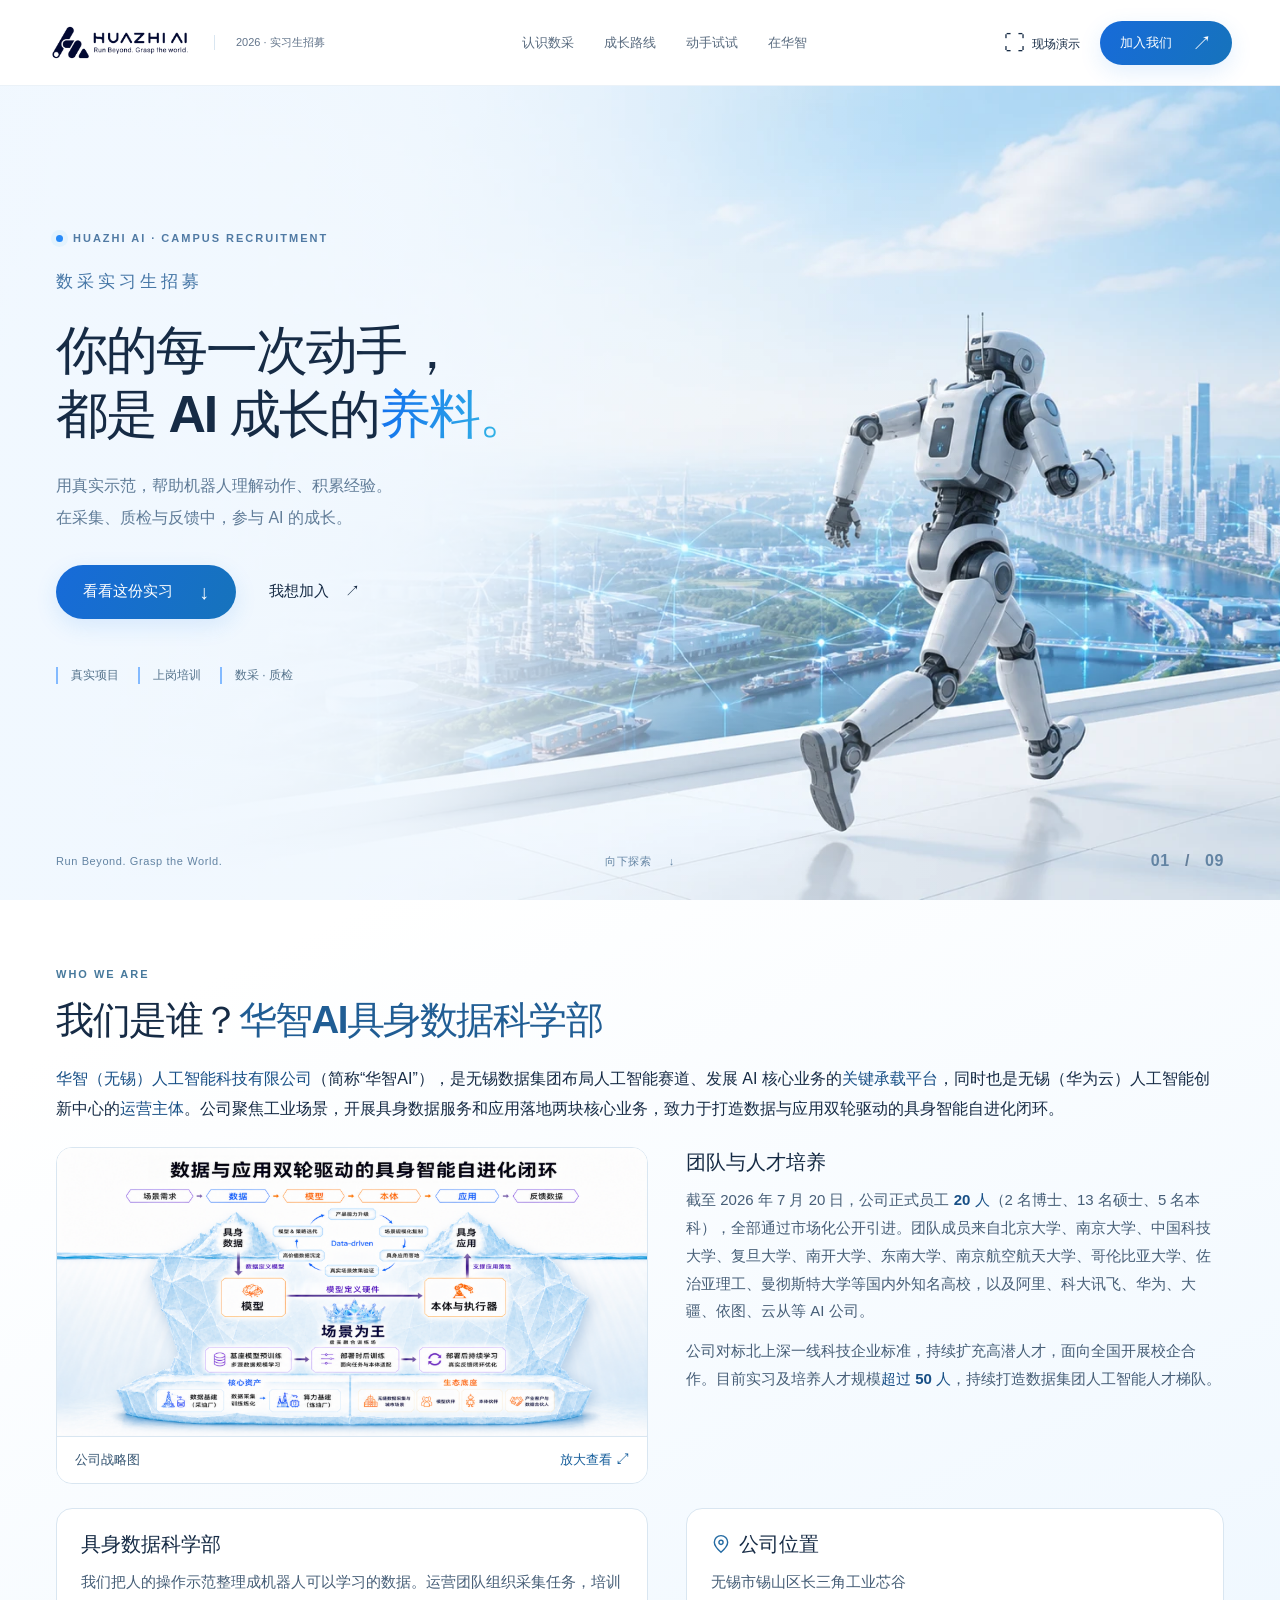
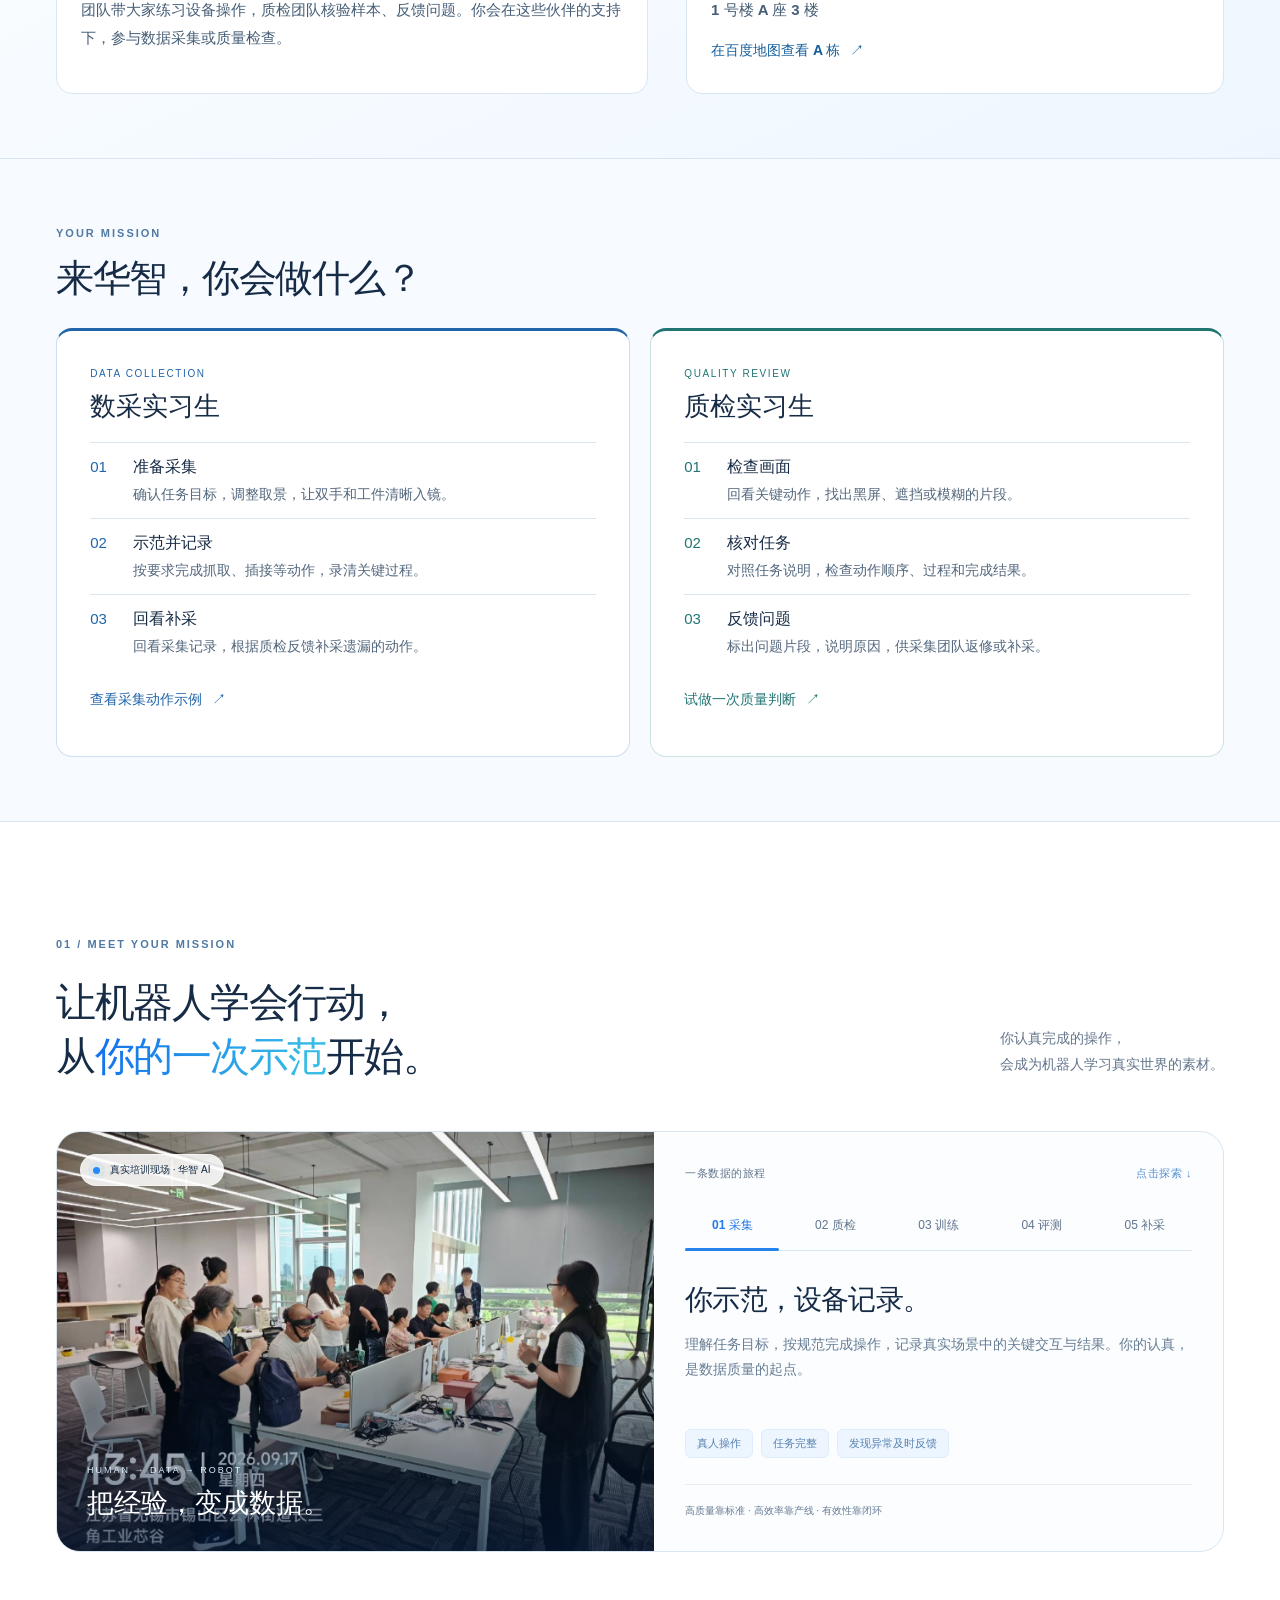
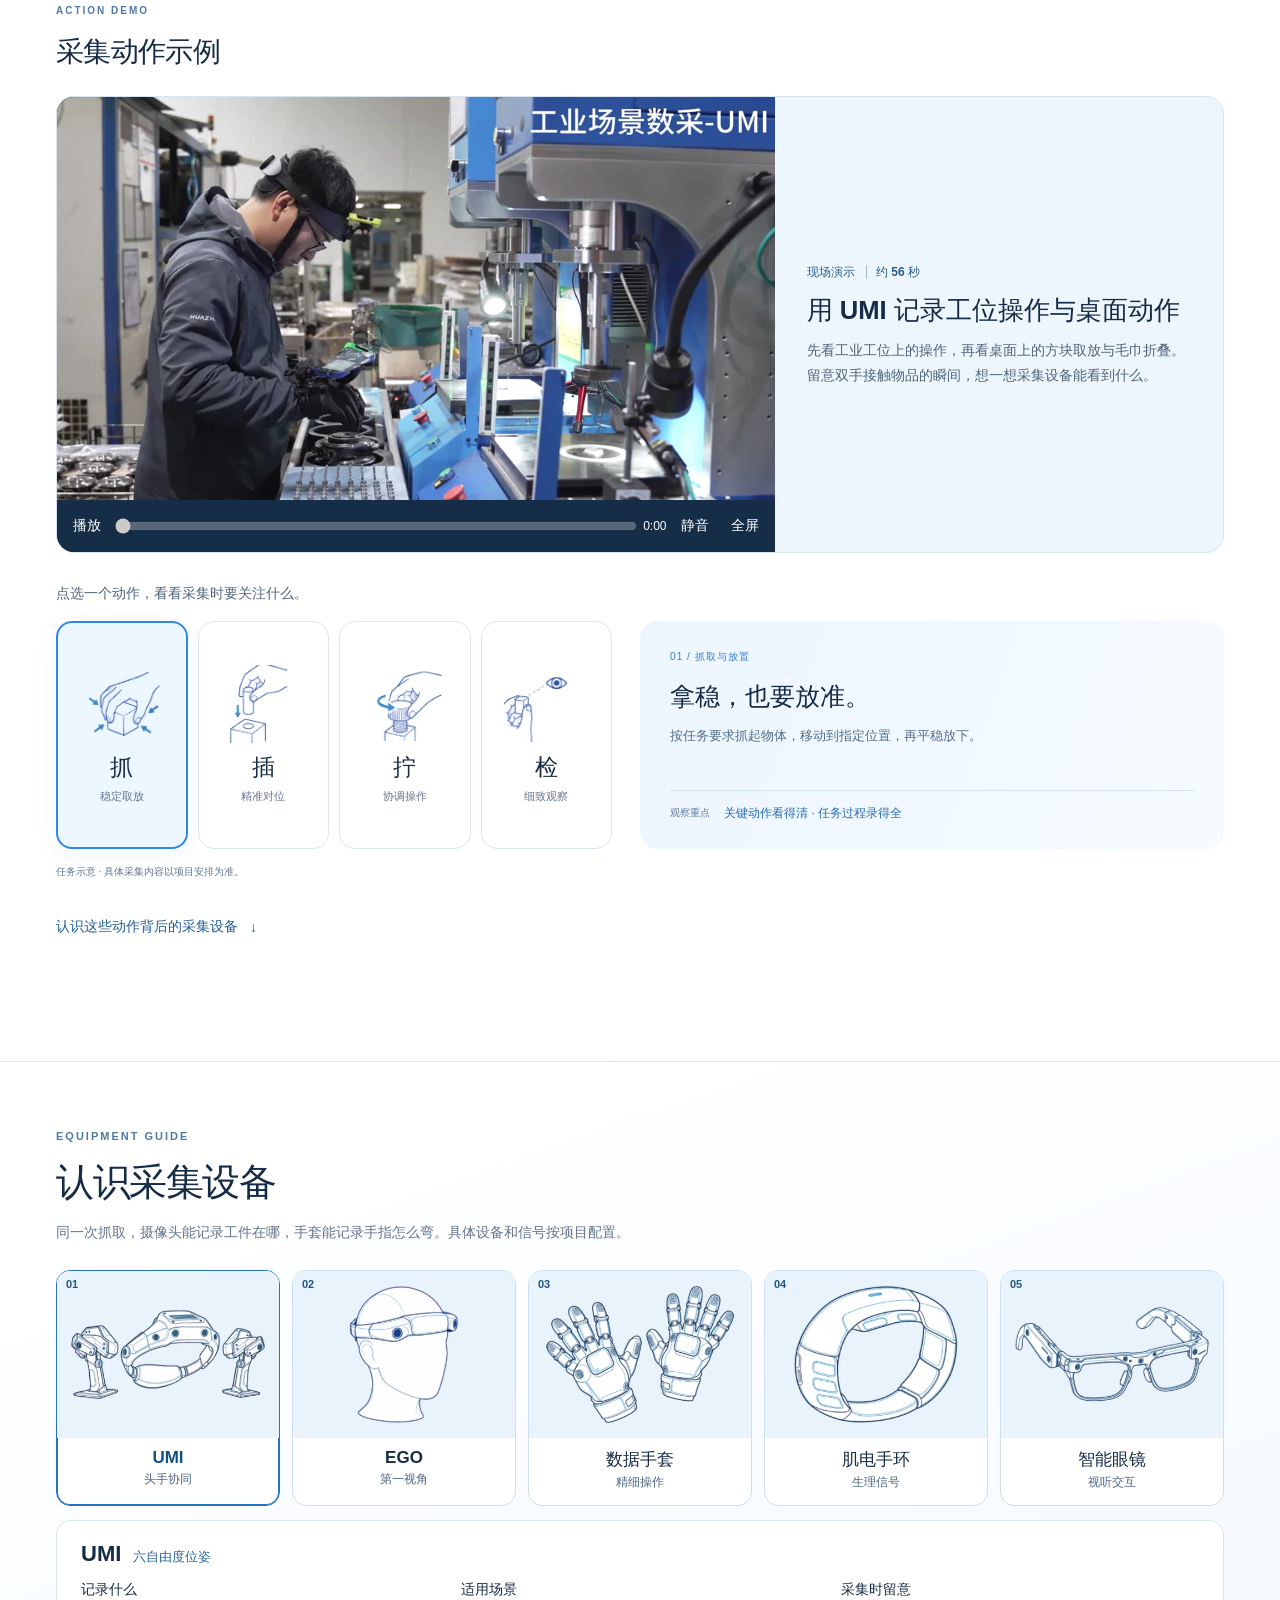
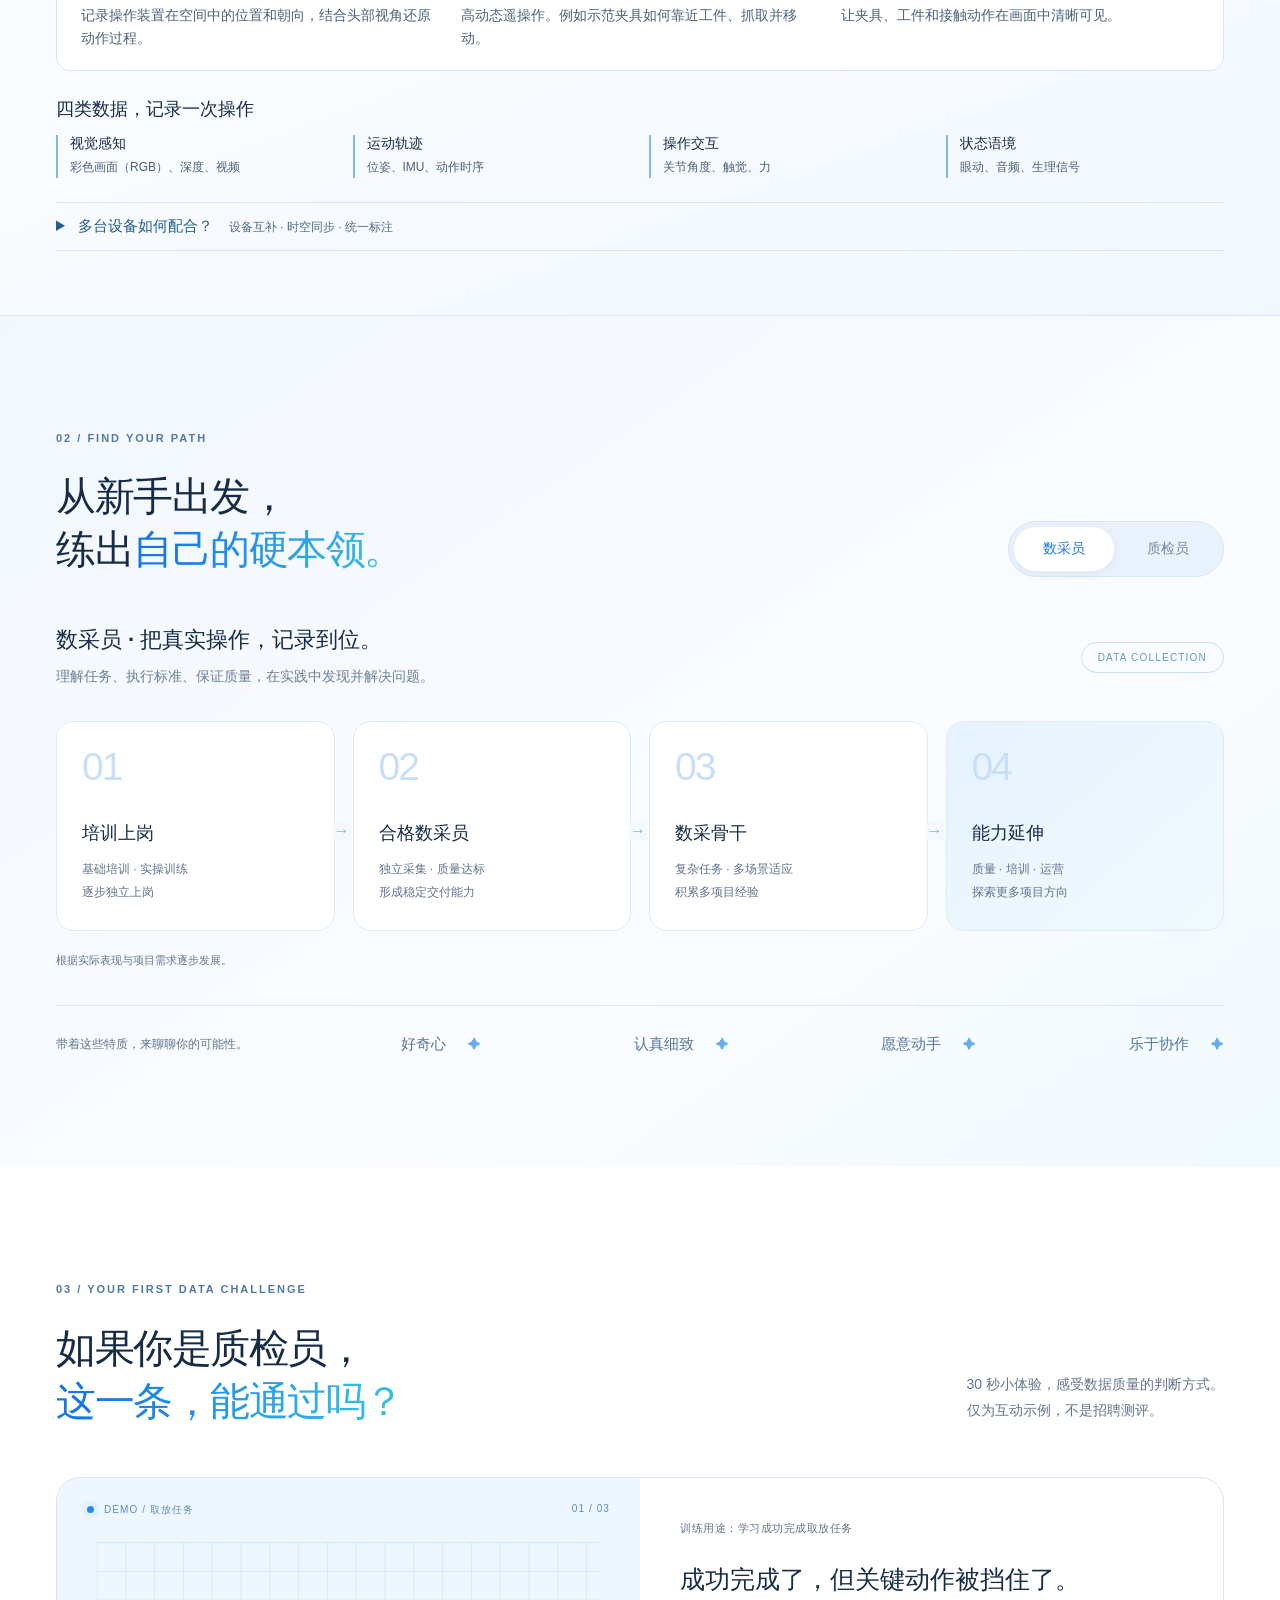
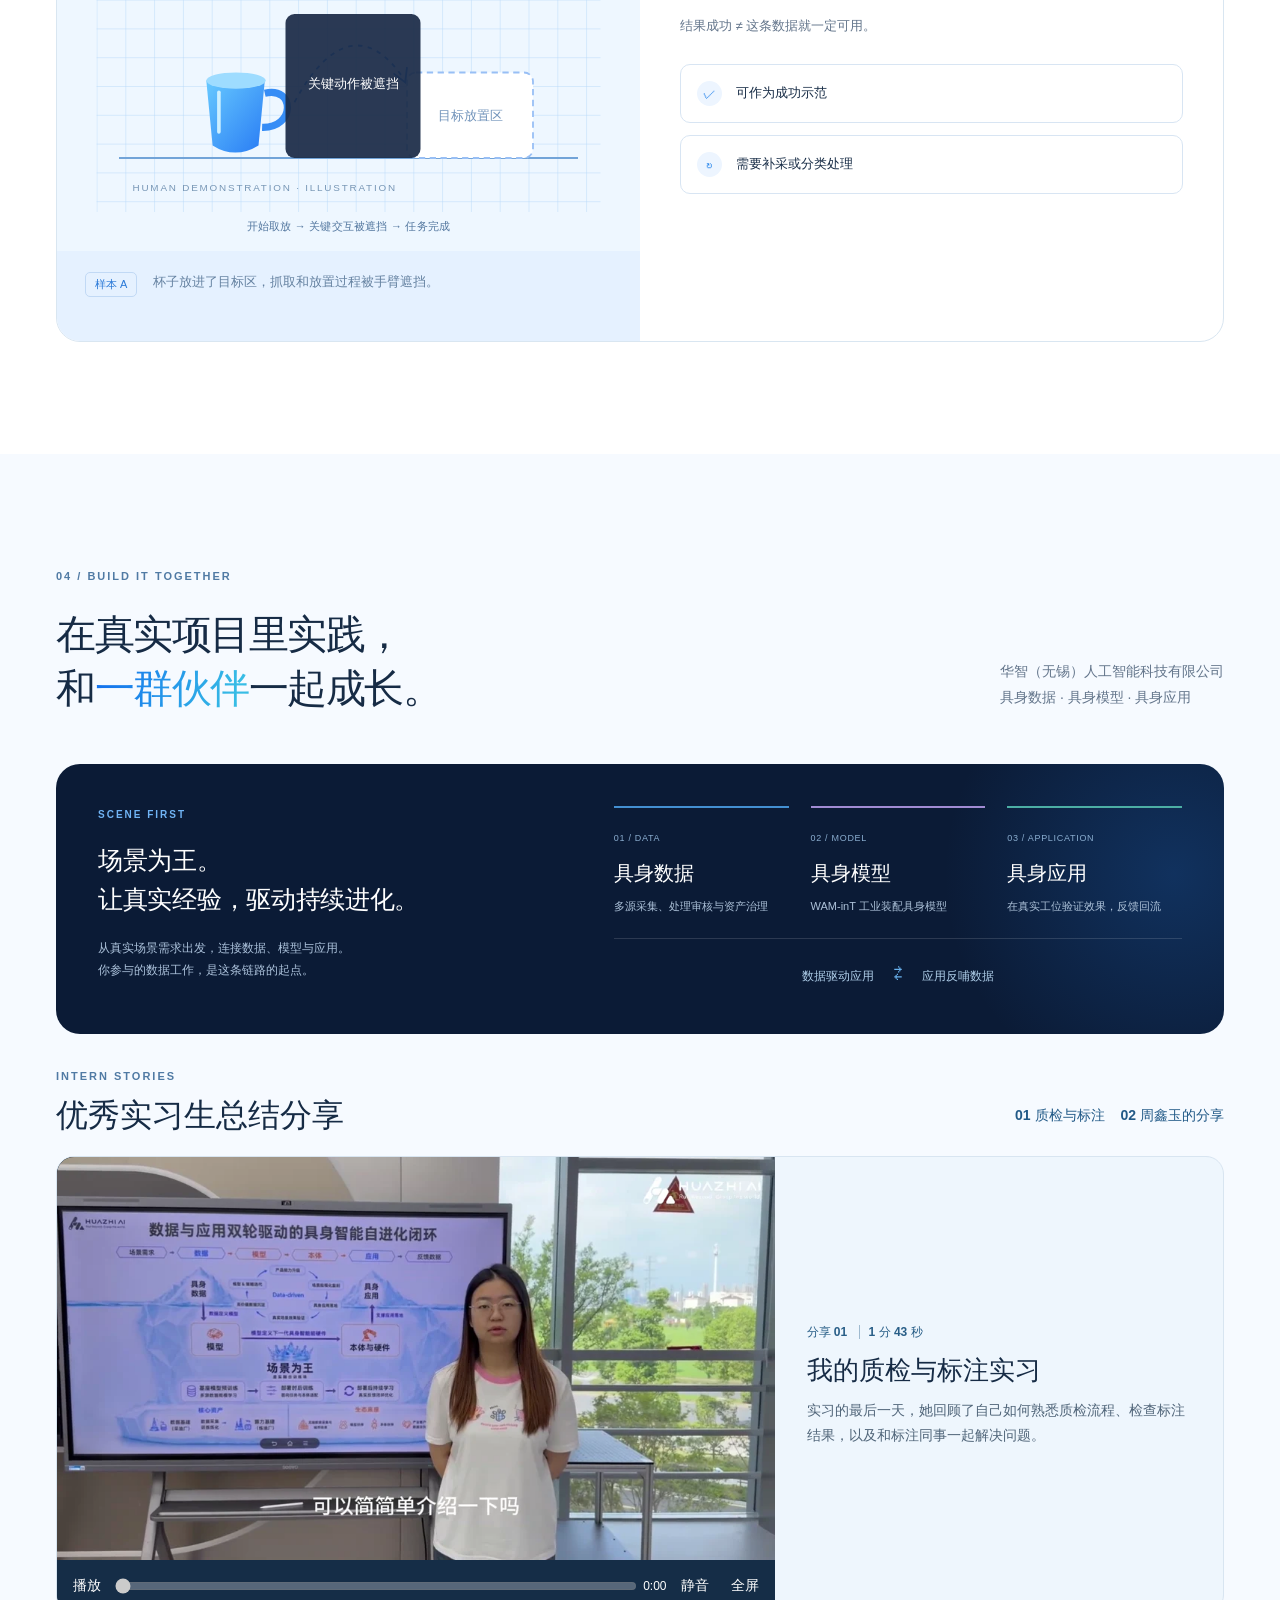
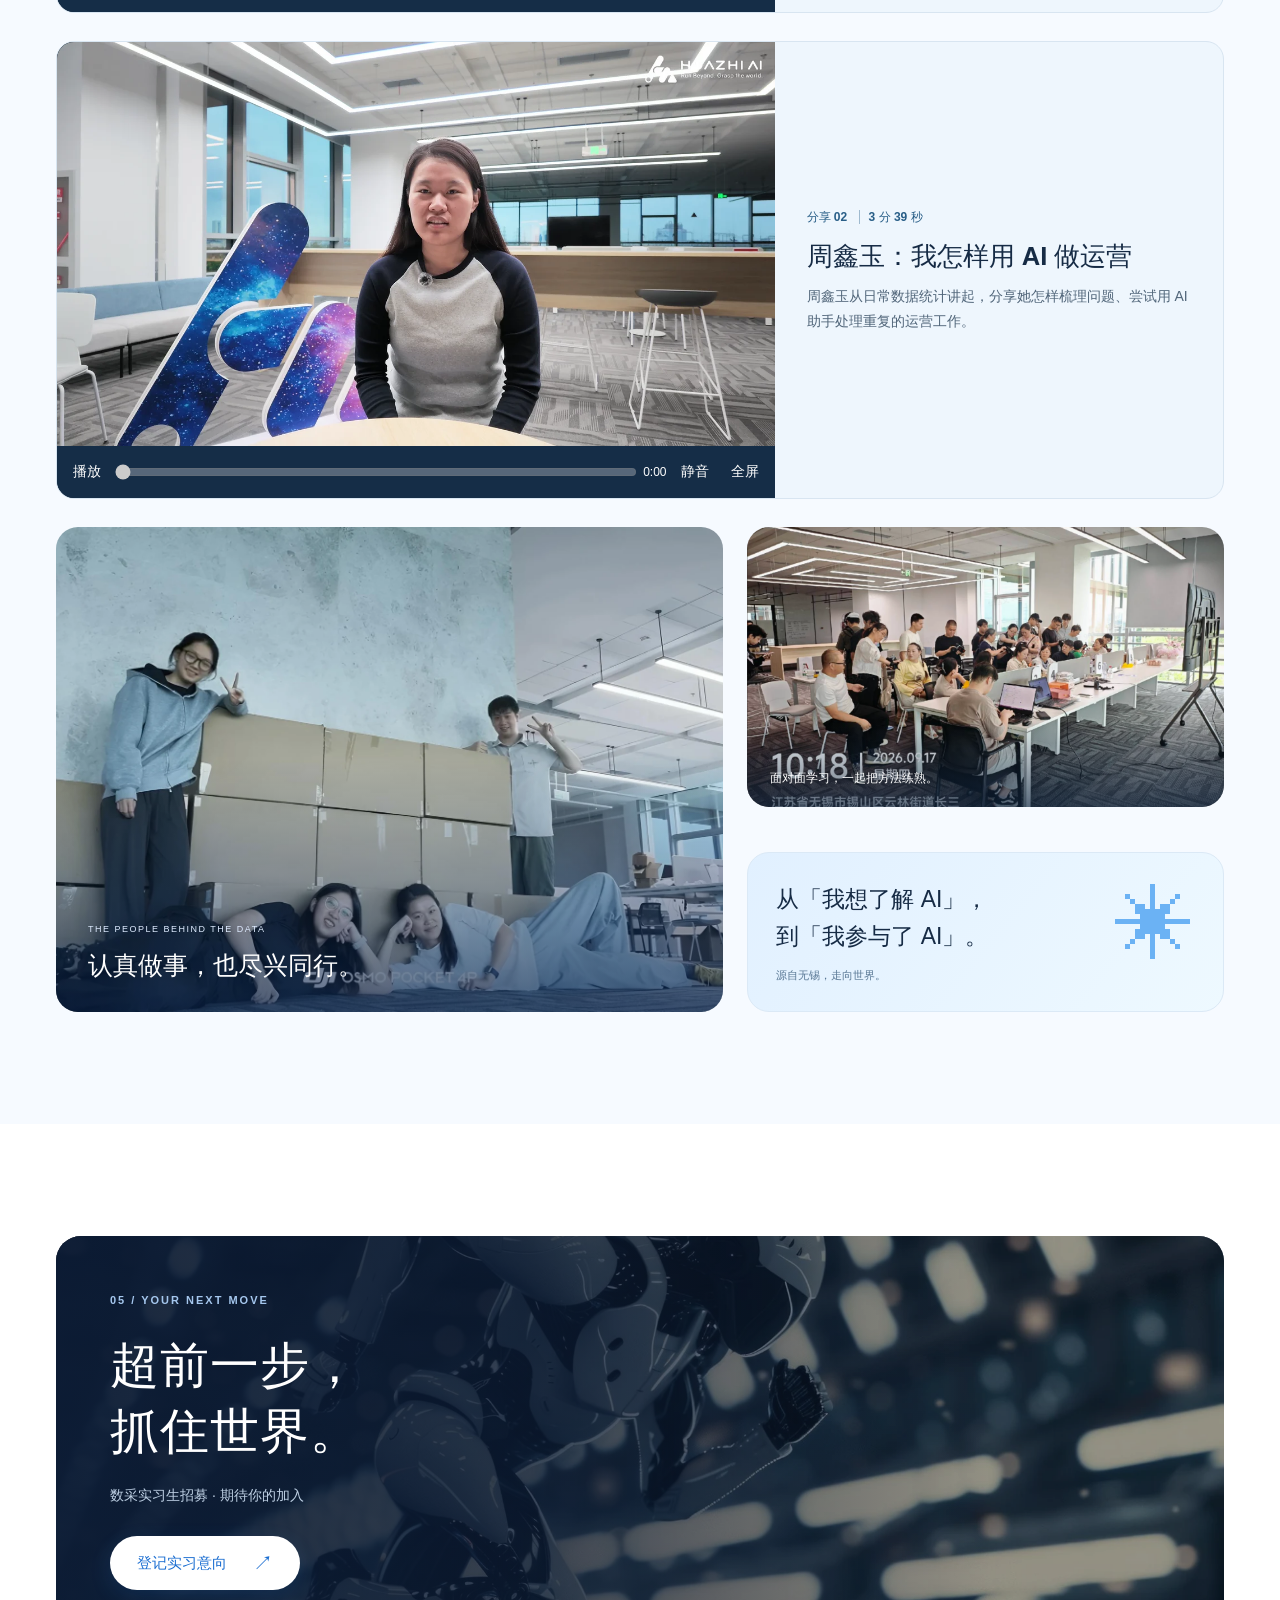
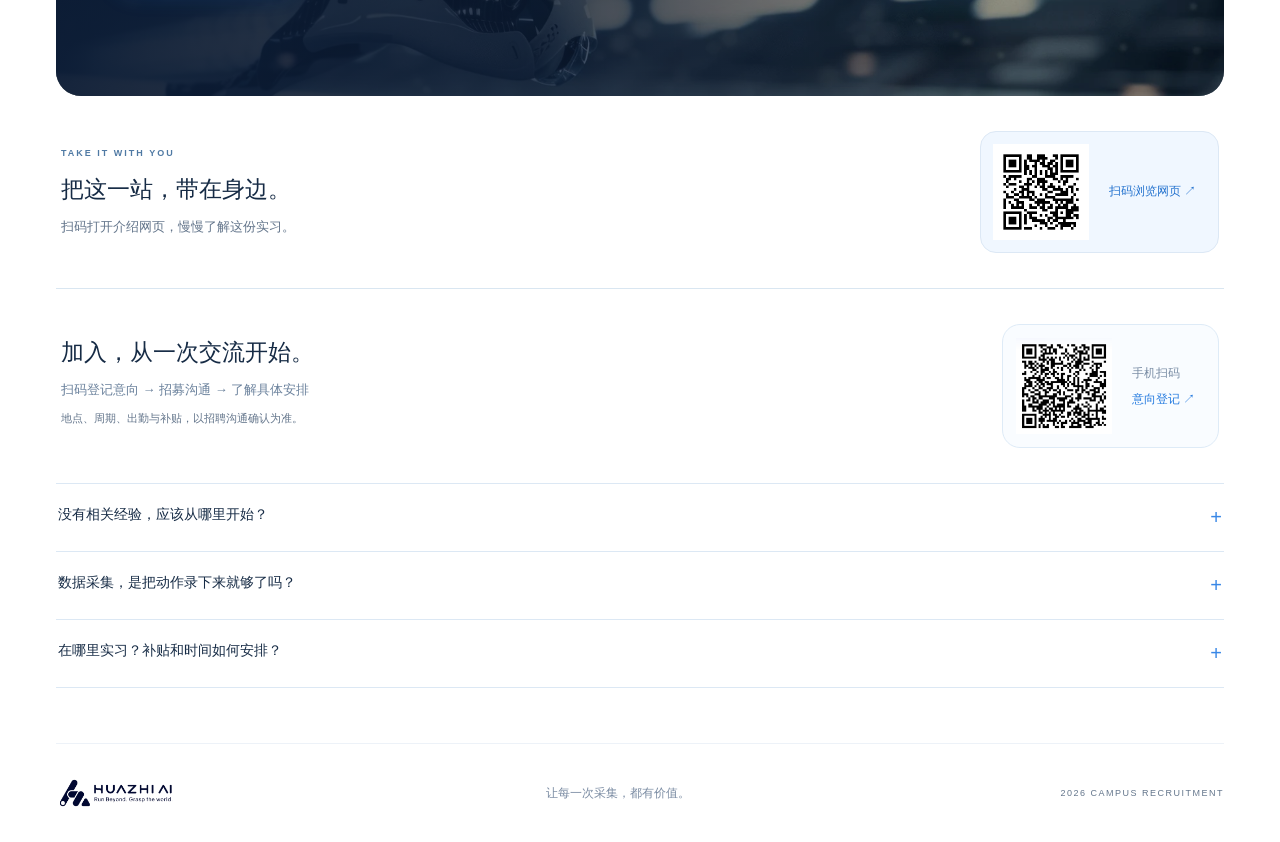
==== commit 364c0878: "Add files via upload" ====
--- a/index.html
+++ b/index.html
@@ -4,7 +4,7 @@
 <meta charset="utf-8"><meta name="viewport" content="width=device-width,initial-scale=1">
 <title>华智 AI · 数采实习生招募</title>
 <meta name="description" content="加入华智 AI 数采实习：走进真实场景，参与数据采集与质量检查，用每一次认真操作，帮助机器人理解真实世界。">
-<meta name="robots" content="noindex, nofollow"><meta name="theme-color" content="#e9f5ff"><link rel="icon" href="favicon.svg" type="image/svg+xml"><link rel="stylesheet" href="style.css?v=20261102-videos">
+<meta name="robots" content="noindex, nofollow"><meta name="theme-color" content="#e9f5ff"><link rel="icon" href="favicon.svg" type="image/svg+xml"><link rel="stylesheet" href="style.css?v=20261102-stories">
 </head>
 <body>
 <a class="skip-link" href="#about">跳到主要内容</a>
@@ -211,13 +211,18 @@
 <div class="challenge"><div class="challenge-scene"><div class="scene-top"><span><i class="live-dot"></i> DEMO / 取放任务</span><span id="question-progress">01 / 03</span></div><svg class="demo-svg" data-sample="occluded" viewBox="0 0 560 300" role="img" aria-label="抓取杯子并放入目标区域的示意图"><defs><pattern id="grid" width="32" height="32" patternUnits="userSpaceOnUse"><path d="M 32 0 L 0 0 0 32" fill="none" stroke="#b5d8fa" stroke-width="1"/></pattern><linearGradient id="cupGradient" x1="0" y1="0" x2="1" y2="1"><stop stop-color="#67c9ff"/><stop offset="1" stop-color="#287bf4"/></linearGradient></defs><rect width="560" height="300" fill="url(#grid)"/><path d="M25 240H535" stroke="#72a4d8" stroke-width="2"/><rect x="345" y="145" width="140" height="95" rx="10" fill="#fff" stroke="#98bff5" stroke-width="2" stroke-dasharray="7 5"/><text x="415" y="198" text-anchor="middle" fill="#7294bb" font-size="14">目标放置区</text><g class="demo-cup"><path d="M122 154H187L180 226Q154 242 129 226Z" fill="url(#cupGradient)"/><path d="M187 168C221 160 221 207 184 206" fill="none" stroke="#368df6" stroke-width="8"/><ellipse cx="155" cy="154" rx="33" ry="9" fill="#9edcff"/><path d="M136 167V211" stroke="#ccefff" stroke-width="4" stroke-linecap="round"/></g><path class="demo-path" d="M220 178C262 100 305 99 340 150" fill="none" stroke="#247df2" stroke-width="2" stroke-dasharray="5 6"/><path d="m330 146 13 10 2-17" fill="none" stroke="#247df2" stroke-width="2"/><g class="recovery-marker" aria-hidden="true"><path d="M275 198 290 225 260 225Z" fill="#f4b653"/><text x="275" y="220" text-anchor="middle" fill="#70400a" font-size="18">!</text><text x="275" y="251" text-anchor="middle" fill="#a16c20" font-size="12">滑落 → 重新抓取</text></g><rect class="occlusion" x="210" y="80" width="150" height="160" rx="10" fill="#1b2c47"/><text class="occlusion-label" x="285" y="162" text-anchor="middle" fill="#fff" font-size="14">关键动作被遮挡</text><text x="40" y="277" fill="#7796b5" font-size="11" letter-spacing="2">HUMAN DEMONSTRATION · ILLUSTRATION</text></svg><p class="sample-phase" aria-live="polite">抓取 → 遮挡 → 放置</p><div class="scene-description"><span id="sample-tag">样本 A</span><p id="sample-description"></p></div></div><div class="challenge-answer"><p class="micro-label">训练用途：学习成功完成取放任务</p><h3 id="question-title"></h3><p id="question-hint"></p><div class="answer-buttons"><button class="answer" data-answer="yes"><span aria-hidden="true">✓</span> 可作为成功示范</button><button class="answer" data-answer="no"><span aria-hidden="true">↻</span> 需要补采或分类处理</button></div><div id="quiz-feedback" class="quiz-feedback" aria-live="polite" hidden></div><button id="next-question" class="button" hidden>下一个样本 <span aria-hidden="true">→</span></button></div></div>
 </div></section>
 <section class="team section chapter" tabindex="-1" id="team" data-title="认识华智团队"><div class="wrap"><div class="section-heading"><div><p class="eyebrow">04 / BUILD IT TOGETHER</p><h2>在真实项目里实践，<br>和<span class="gradient-text">一群伙伴</span>一起成长。</h2></div><p>华智（无锡）人工智能科技有限公司<br>具身数据 · 具身模型 · 具身应用</p></div><div class="company-compass"><div class="company-intro"><p class="eyebrow">SCENE FIRST</p><h3>场景为王。<br>让真实经验，驱动持续进化。</h3><p>从真实场景需求出发，连接数据、模型与应用。<br>你参与的数据工作，是这条链路的起点。</p></div><div class="company-loop"><div><span>01 / DATA</span><h4>具身数据</h4><p>多源采集、处理审核与资产治理</p></div><div><span>02 / MODEL</span><h4>具身模型</h4><p>WAM-inT 工业装配具身模型</p></div><div><span>03 / APPLICATION</span><h4>具身应用</h4><p>在真实工位验证效果，反馈回流</p></div><p class="loop-caption">数据驱动应用 <span aria-hidden="true">⇄</span> 应用反哺数据</p></div></div>
-<figure class="action-film" id="intern-sharing" aria-labelledby="intern-sharing-title">
+<section class="intern-stories" id="intern-sharing" aria-labelledby="intern-sharing-title">
+  <header class="stories-heading">
+    <div><p class="eyebrow" lang="en">INTERN STORIES</p><h3 id="intern-sharing-title">优秀实习生总结分享</h3></div>
+    <nav aria-label="选择实习分享"><a href="#intern-quality">01 质检与标注</a><a href="#intern-zhou">02 周鑫玉的分享</a></nav>
+  </header>
+<figure class="action-film" id="intern-quality" aria-labelledby="intern-quality-title">
   <div class="film-player">
-    <video controls controlslist="nodownload" playsinline webkit-playsinline preload="none" poster="intern-sharing-cover.webp" width="960" height="540" aria-label="优秀实习生总结分享" aria-describedby="intern-sharing-description">
+    <video controls controlslist="nodownload" playsinline webkit-playsinline preload="none" poster="intern-sharing-cover.webp" width="960" height="540" aria-label="实习生分享：质检与标注" aria-describedby="intern-sharing-description">
       <source src="intern-sharing.mp4" type="video/mp4">
       当前浏览器不支持播放此视频。
     </video>
-    <div class="film-controls" role="group" aria-label="实习生总结分享播放控制" hidden>
+    <div class="film-controls" role="group" aria-label="质检与标注分享播放控制" hidden>
       <button type="button" data-film-play>播放</button>
       <input type="range" data-film-seek min="0" max="1" step="0.1" value="0" aria-label="视频进度" disabled>
       <span data-film-time>0:00</span>
@@ -227,11 +232,33 @@
     <p class="film-status" role="status" hidden></p>
   </div>
   <figcaption>
-    <p class="film-label">实习生分享 <span>1 分 43 秒</span></p>
-    <h3 id="intern-sharing-title">优秀实习生总结分享</h3>
+    <p class="film-label">分享 01 <span>1 分 43 秒</span></p>
+    <h4 id="intern-quality-title">我的质检与标注实习</h4>
     <p id="intern-sharing-description" class="film-description">实习的最后一天，她回顾了自己如何熟悉质检流程、检查标注结果，以及和标注同事一起解决问题。</p>
   </figcaption>
 </figure>
+<figure class="action-film" id="intern-zhou" aria-labelledby="intern-zhou-title">
+  <div class="film-player">
+    <video controls controlslist="nodownload" playsinline webkit-playsinline preload="none" poster="intern-zhou-cover.webp" width="960" height="540" aria-label="周鑫玉的实习总结分享" aria-describedby="intern-zhou-description">
+      <source src="intern-zhou.mp4" type="video/mp4">
+      当前浏览器不支持播放此视频。
+    </video>
+    <div class="film-controls" role="group" aria-label="周鑫玉分享播放控制" hidden>
+      <button type="button" data-film-play>播放</button>
+      <input type="range" data-film-seek min="0" max="1" step="0.1" value="0" aria-label="视频进度" disabled>
+      <span data-film-time>0:00</span>
+      <button type="button" data-film-mute>静音</button>
+      <button type="button" data-film-full hidden>全屏</button>
+    </div>
+    <p class="film-status" role="status" hidden></p>
+  </div>
+  <figcaption>
+    <p class="film-label">分享 02 <span>3 分 39 秒</span></p>
+    <h4 id="intern-zhou-title">周鑫玉：我怎样用 AI 做运营</h4>
+    <p id="intern-zhou-description" class="film-description">周鑫玉从日常数据统计讲起，分享她怎样梳理问题、尝试用 AI 助手处理重复的运营工作。</p>
+  </figcaption>
+</figure>
+</section>
 <div class="team-gallery"><figure class="team-main"><img src="team.webp" alt="华智 AI 年轻团队的办公室合影" loading="lazy"><figcaption><span>THE PEOPLE BEHIND THE DATA</span><h3>认真做事，也尽兴同行。</h3></figcaption></figure><div class="team-side"><figure><img src="training.webp" alt="团队集中参与数据采集培训" loading="lazy"><figcaption>面对面学习，一起把方法练熟。</figcaption></figure><div class="team-note"><span class="sparkle" aria-hidden="true">✳</span><p>从「我想了解 AI」，<br>到「我参与了 AI」。</p><span>源自无锡，走向世界。</span></div></div></div></div></section>
 <section class="join section chapter" tabindex="-1" id="join" data-title="加入我们"><div class="wrap"><div class="join-banner"><img src="join.webp" alt="奔跑的机器人" loading="lazy"><div class="join-banner-copy"><p class="eyebrow">05 / YOUR NEXT MOVE</p><h2>超前一步，<br>抓住世界。</h2><p>数采实习生招募 · 期待你的加入</p><button class="button light" data-apply>登记实习意向 <span aria-hidden="true">↗</span></button></div></div><div class="share-strip" hidden><div><p class="eyebrow">TAKE IT WITH YOU</p><h3>把这一站，带在身边。</h3><p>扫码打开介绍网页，慢慢了解这份实习。</p></div><button class="website-qr-button" id="share-open" aria-label="放大网页访问二维码"><img data-site-qr alt="扫码访问华智 AI 数采实习生招聘网页"><span>扫码浏览网页 ↗</span></button></div><div class="join-info"><div><h3>加入，从一次交流开始。</h3><p>扫码登记意向 → 招募沟通 → 了解具体安排</p><p class="fineprint">地点、周期、出勤与补贴，以招聘沟通确认为准。</p></div><button class="qr-mini" data-apply aria-label="放大实习生招募意向登记二维码"><img src="apply-qr.png" alt="实习生招募意向登记表二维码"><span>手机扫码<br><b>意向登记 ↗</b></span></button></div><div class="faq"><details><summary>没有相关经验，应该从哪里开始？<span>+</span></summary><p>你可以先了解任务要求、练习基础操作，再在反馈中逐步提升。具体岗位要求请与现场招募人员沟通。</p></details><details><summary>数据采集，是把动作录下来就够了吗？<span>+</span></summary><p>还要让关键交互清楚、任务过程完整，并按规范记录结果。遇到遮挡、异常或任务失败，需要反馈、补采或按用途分类。</p></details><details><summary>在哪里实习？补贴和时间如何安排？<span>+</span></summary><p>请扫码登记意向，或直接咨询现场招募人员，确认实习地点、周期、出勤要求和补贴标准。</p></details></div></div></section>
 </main>
--- a/style.css
+++ b/style.css
@@ -104,6 +104,12 @@
 #share-url { display: block; width: 100%; margin-top: 12px; padding: 8px; font: inherit; font-size: 14px; }
 img, video, svg[role="img"], .strategy-open, .equipment-art, .hero-art { -webkit-touch-callout: none; }
 img { pointer-events: none; -webkit-user-drag: none; }
+.stories-heading { display: flex; flex-wrap: wrap; gap: 12px 24px; align-items: end; justify-content: space-between; margin: 32px 0 18px; }
+.stories-heading .eyebrow { margin: 0 0 7px; }
+.stories-heading h3 { margin: 0; font-size: clamp(22px, 3vw, 32px); }
+.stories-heading nav { display: flex; flex-wrap: wrap; gap: 8px 16px; }
+.stories-heading nav a { display: inline-flex; align-items: center; min-height: 44px; color: #215987; font-size: 14px; font-weight: 600; }
+.stories-heading nav a:hover { text-decoration: underline; }
 .action-film { display: grid; grid-template-columns: minmax(0, 1.6fr) minmax(0, 1fr); margin: 0 0 28px; background: #eef6fd; border: 1px solid #d8e5f1; border-radius: 18px; overflow: hidden; }
 .action-film video { display: block; align-self: center; width: 100%; height: auto; aspect-ratio: 16 / 9; background: #102234; }
 .action-film figcaption { align-self: center; padding: clamp(18px, 2.5vw, 34px); }
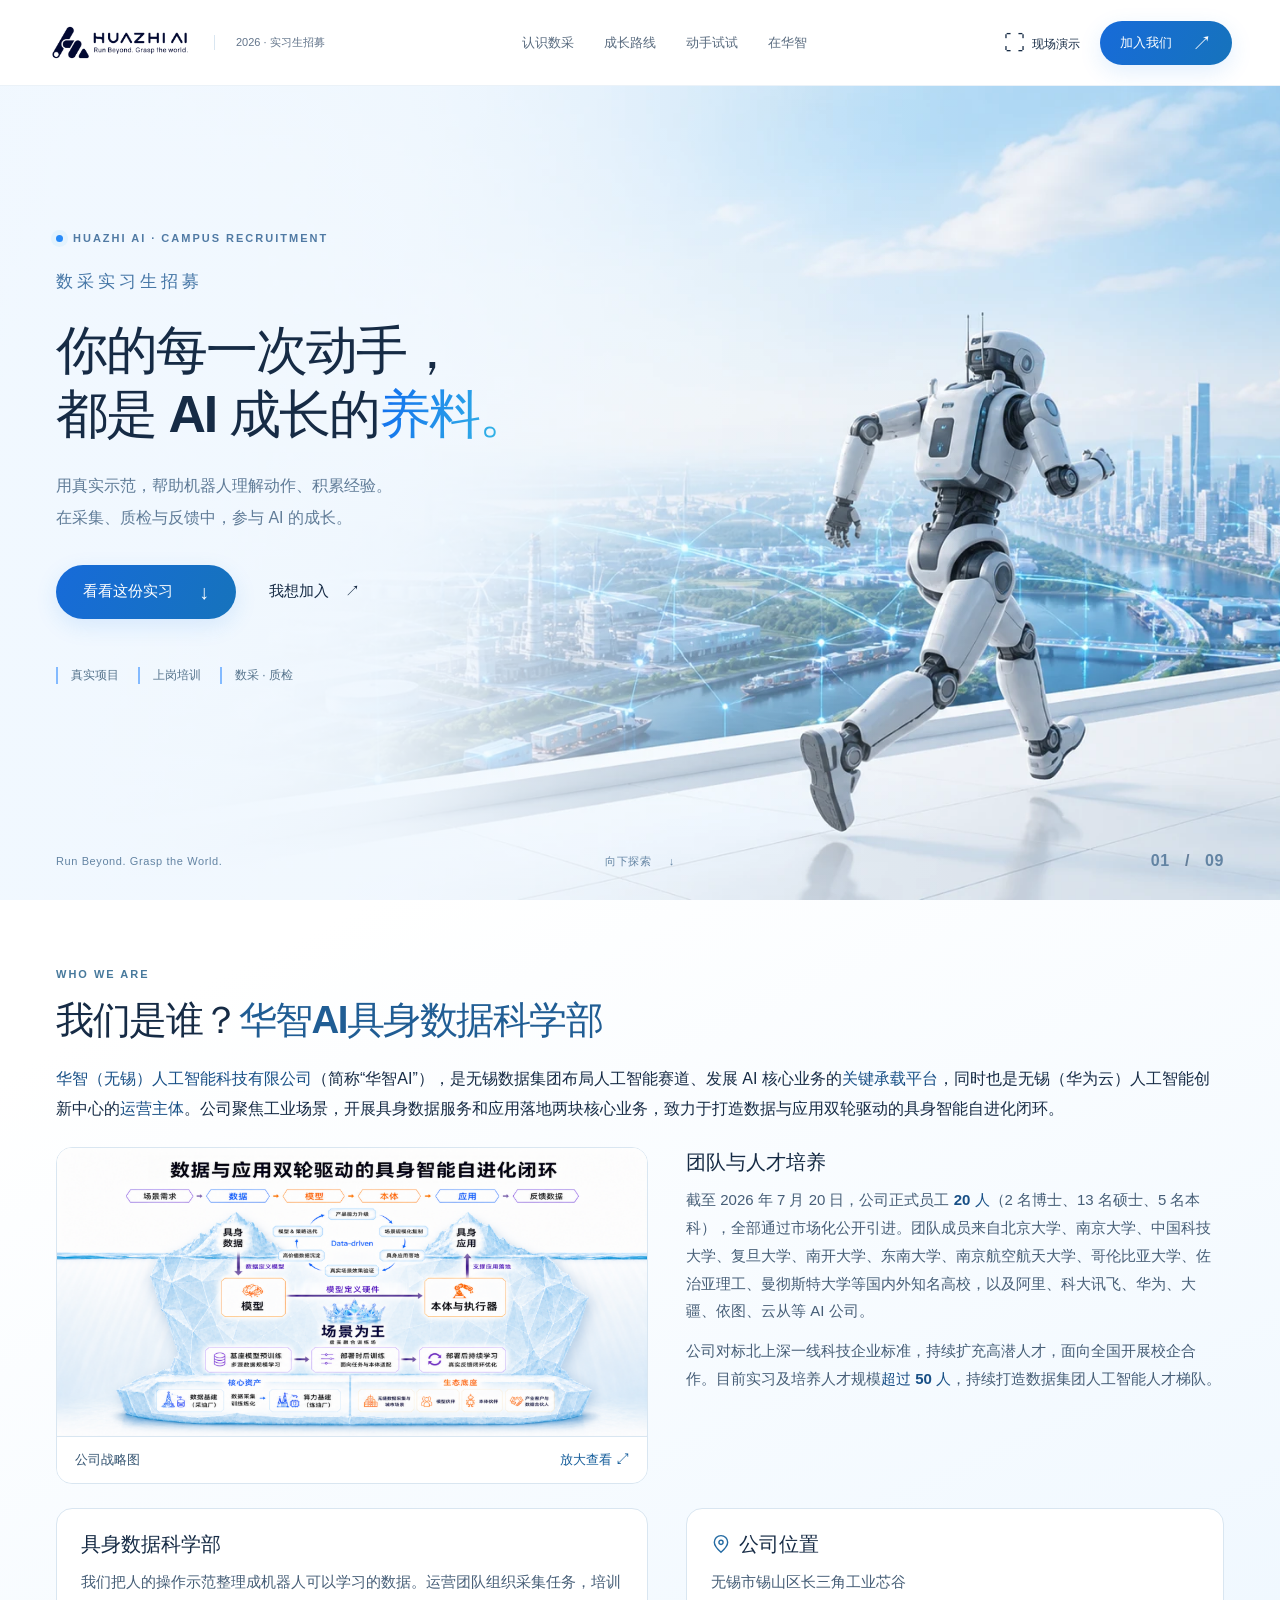
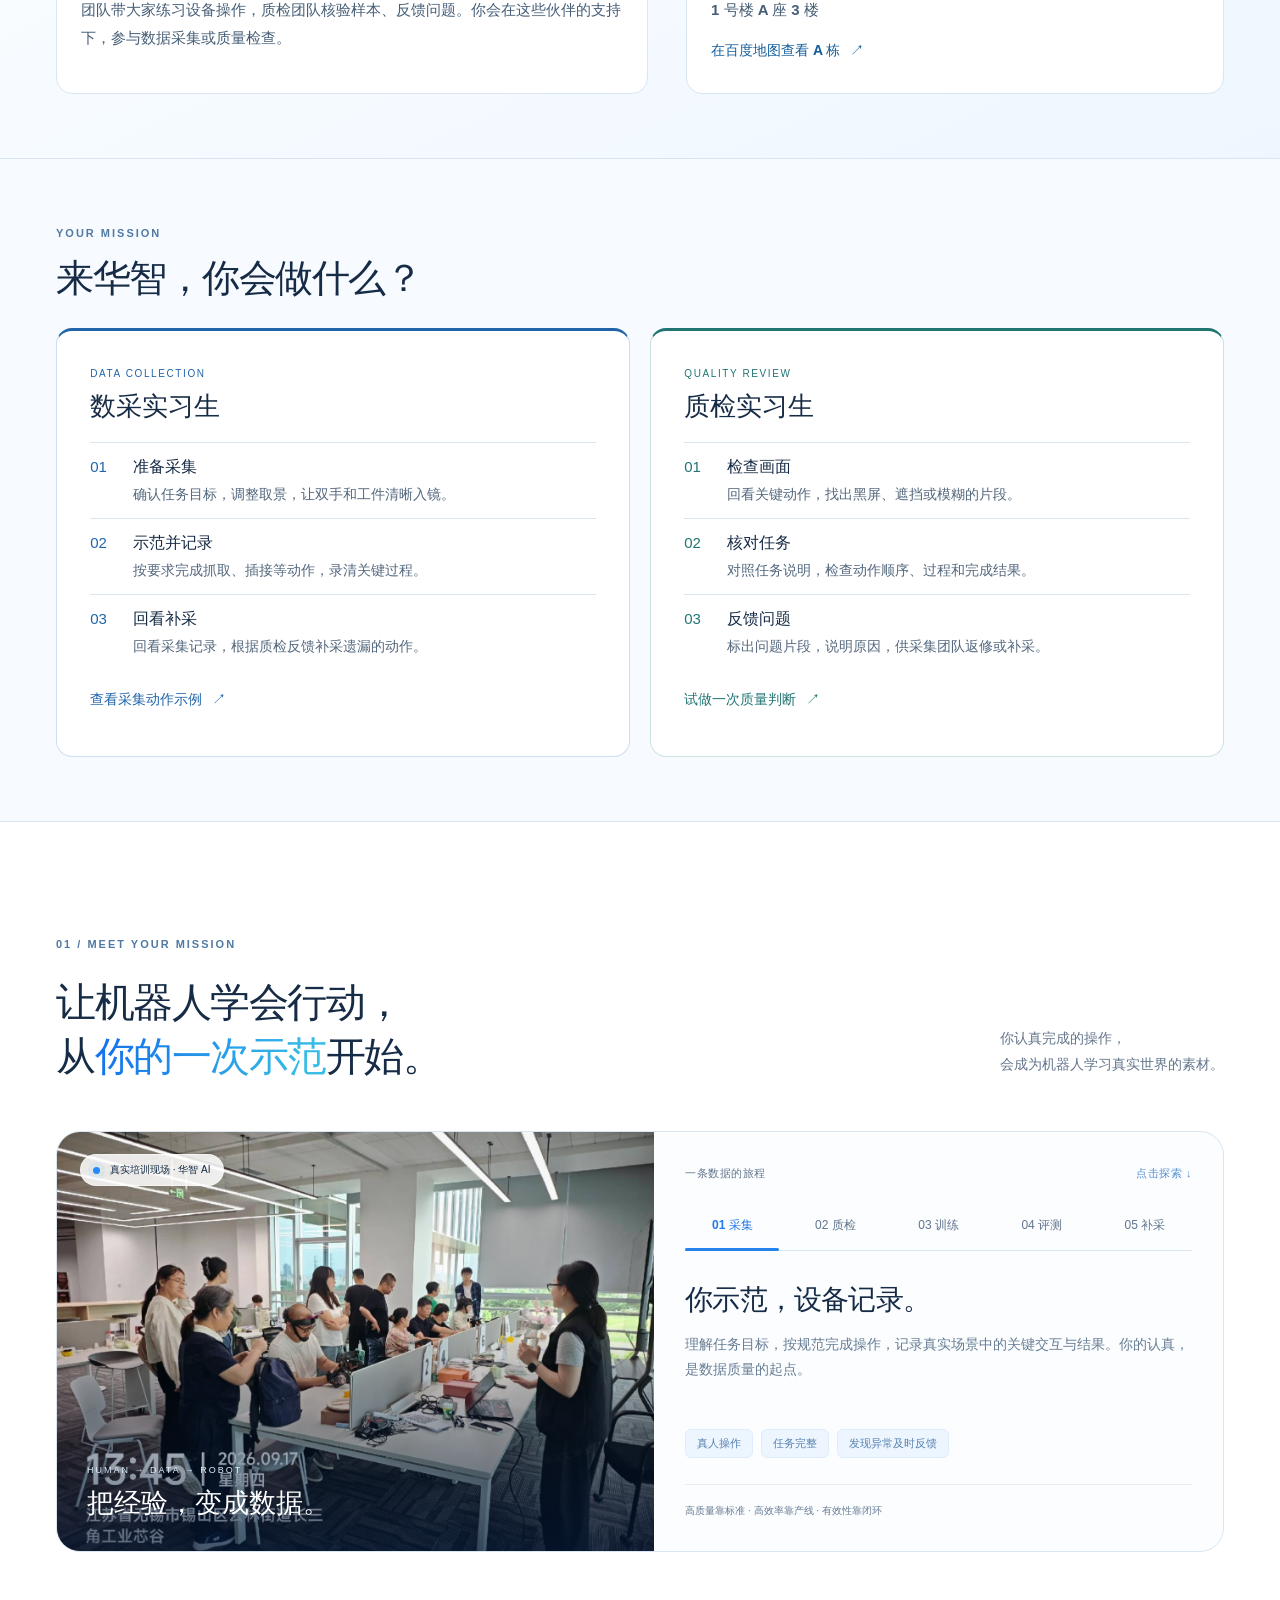
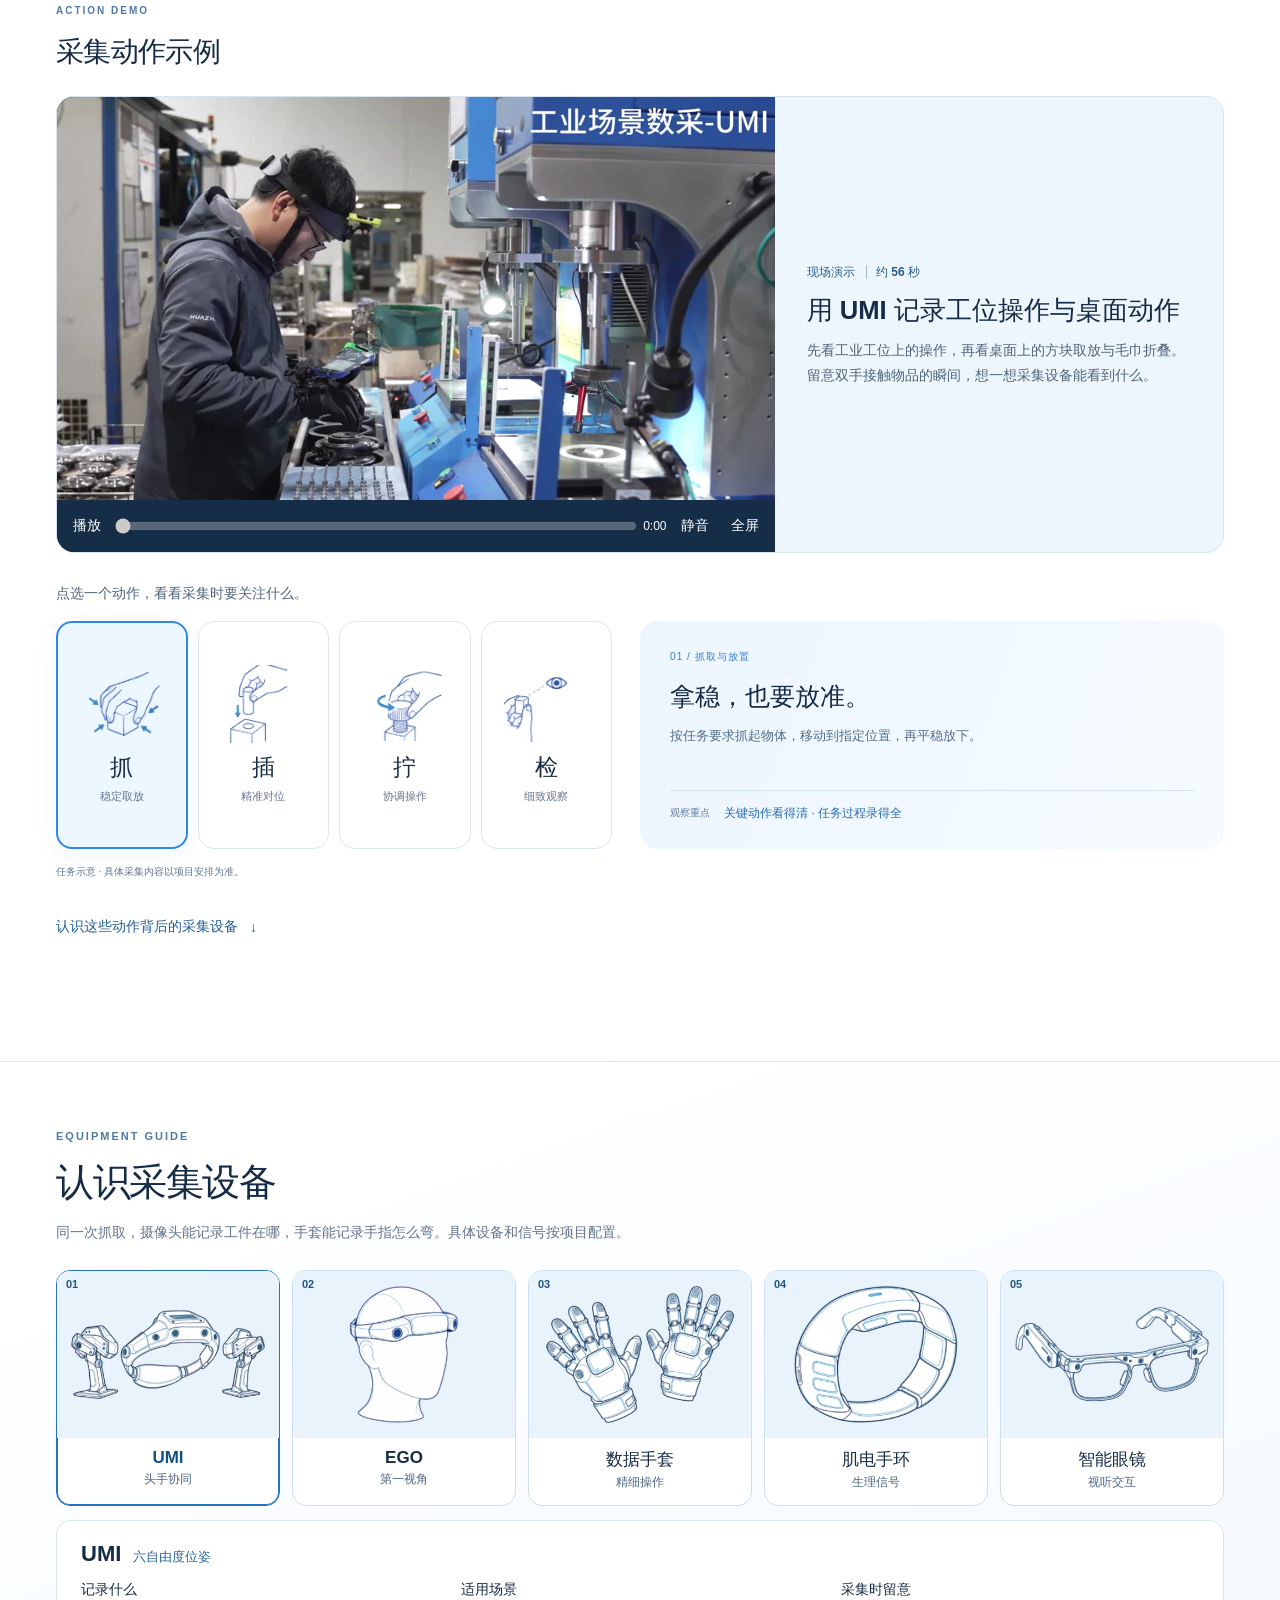
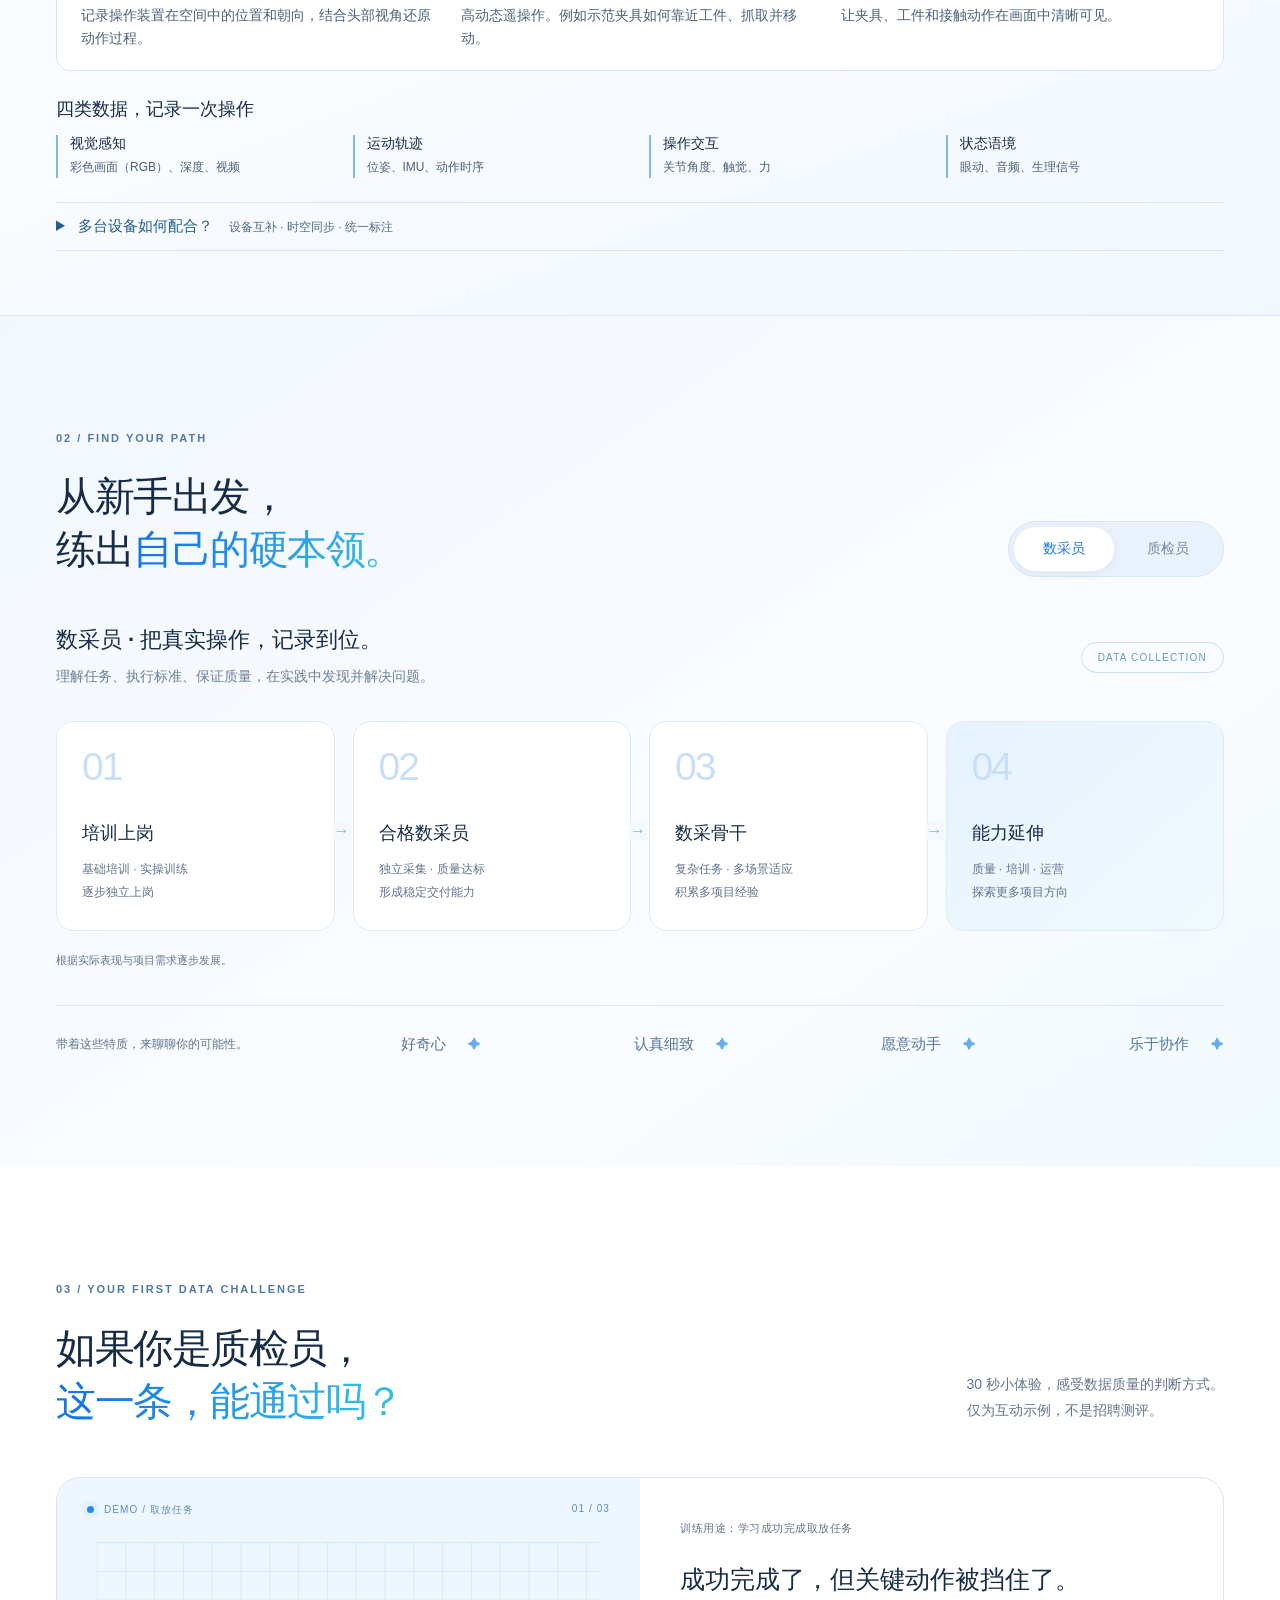
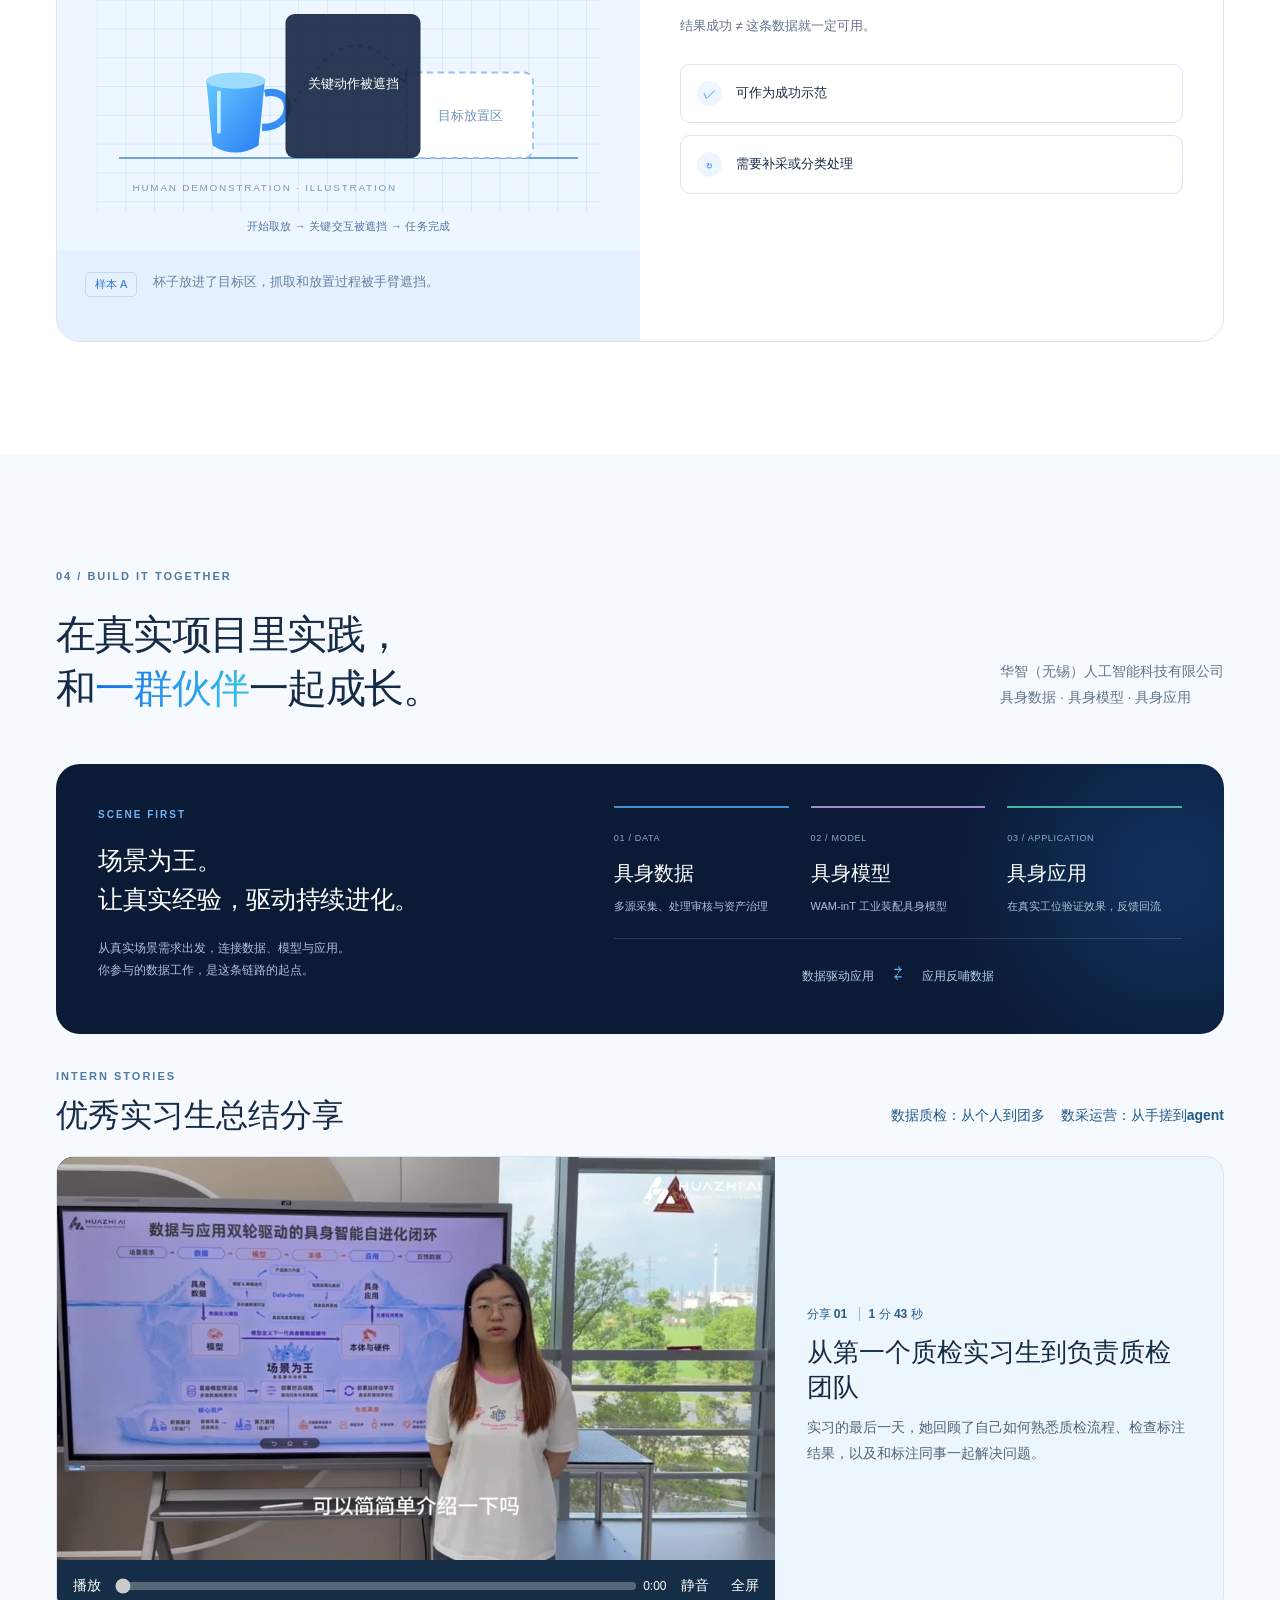
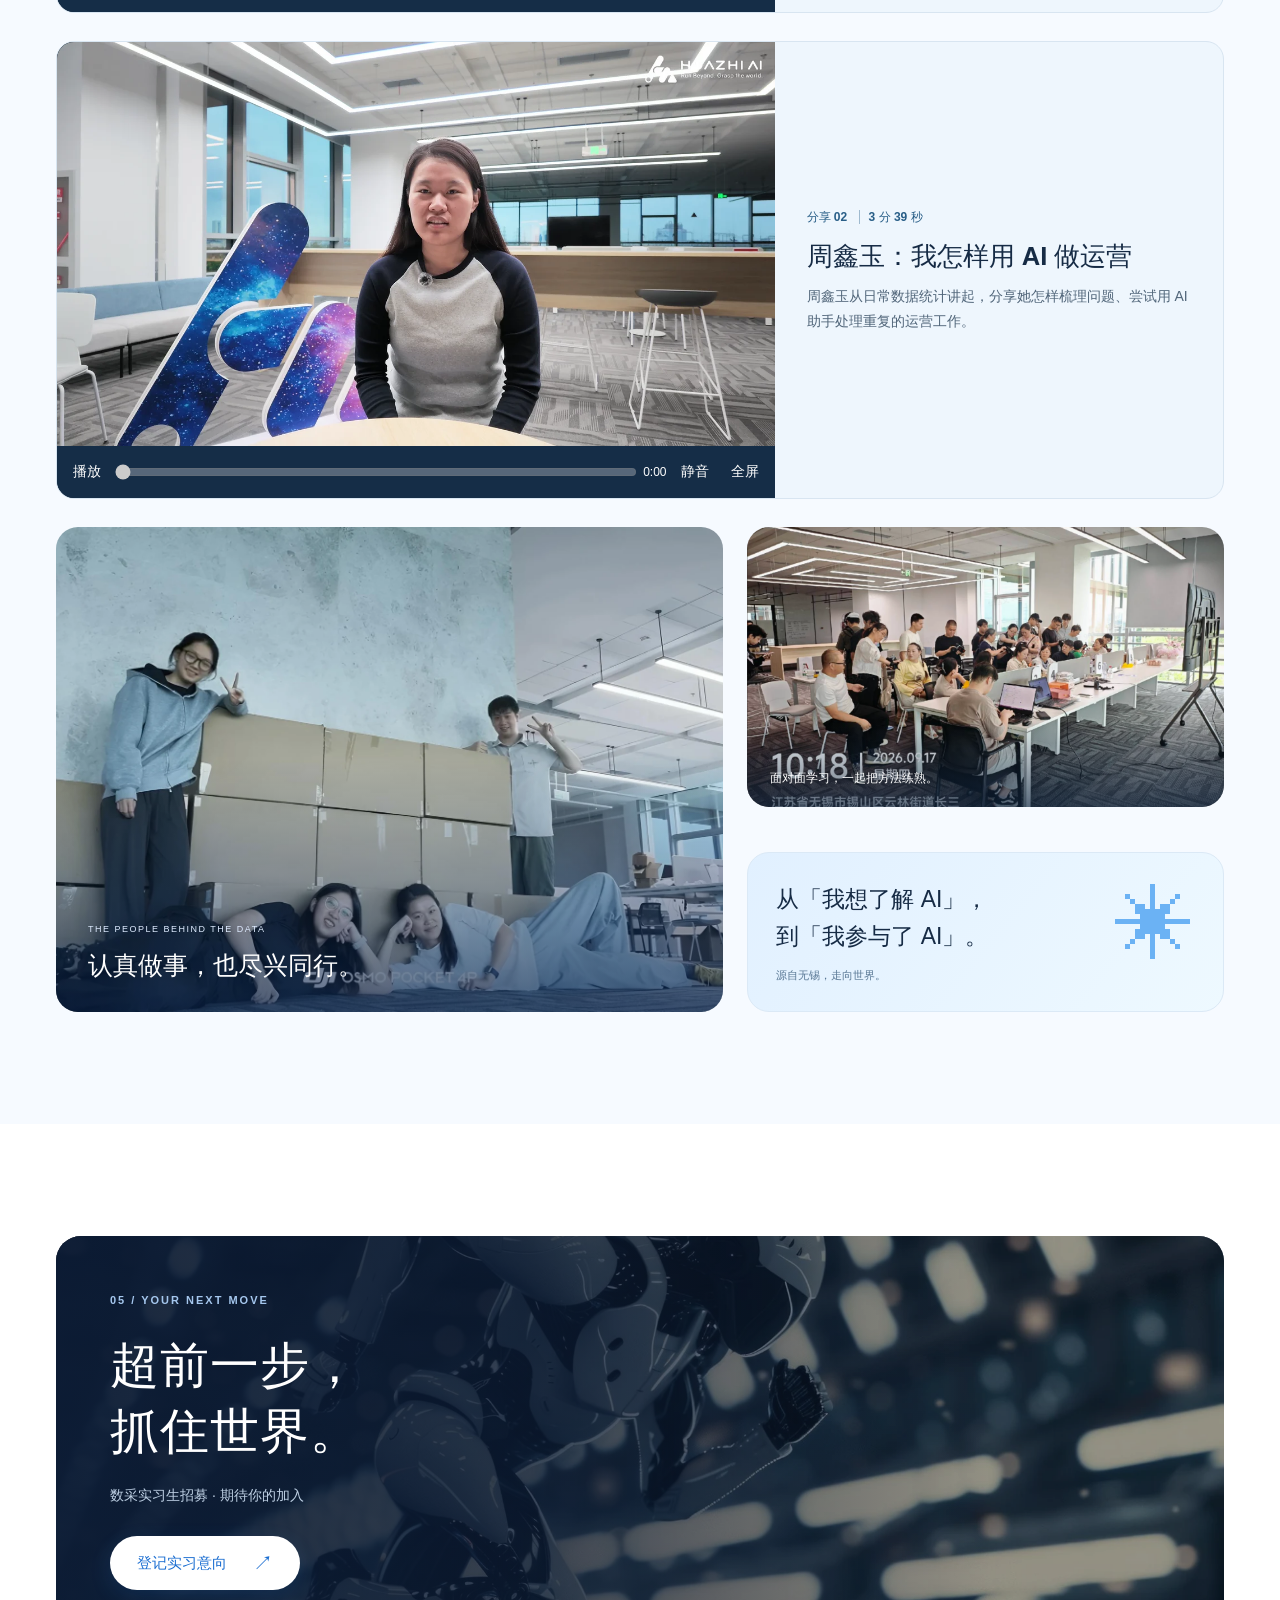
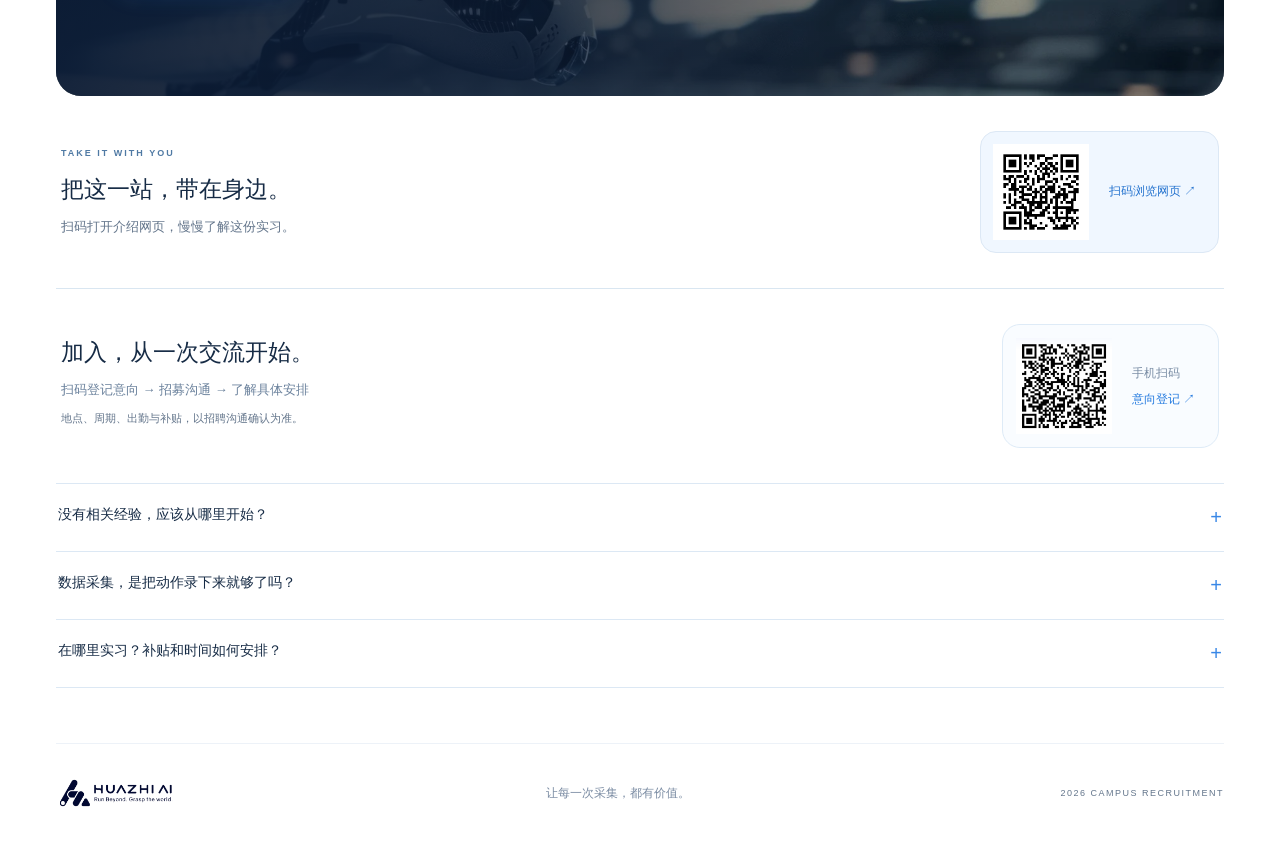
==== commit 72218d4e: "Update index.html" ====
--- a/index.html
+++ b/index.html
@@ -214,7 +214,7 @@
 <section class="intern-stories" id="intern-sharing" aria-labelledby="intern-sharing-title">
   <header class="stories-heading">
     <div><p class="eyebrow" lang="en">INTERN STORIES</p><h3 id="intern-sharing-title">优秀实习生总结分享</h3></div>
-    <nav aria-label="选择实习分享"><a href="#intern-quality">01 质检与标注</a><a href="#intern-zhou">02 周鑫玉的分享</a></nav>
+    <nav aria-label="选择实习分享"><a href="#intern-quality">数据质检：从个人到团多</a><a href="#intern-zhou">数采运营：从手搓到agent</a></nav>
   </header>
 <figure class="action-film" id="intern-quality" aria-labelledby="intern-quality-title">
   <div class="film-player">
@@ -233,7 +233,7 @@
   </div>
   <figcaption>
     <p class="film-label">分享 01 <span>1 分 43 秒</span></p>
-    <h4 id="intern-quality-title">我的质检与标注实习</h4>
+    <h4 id="intern-quality-title">从第一个质检实习生到负责质检团队</h4>
     <p id="intern-sharing-description" class="film-description">实习的最后一天，她回顾了自己如何熟悉质检流程、检查标注结果，以及和标注同事一起解决问题。</p>
   </figcaption>
 </figure>
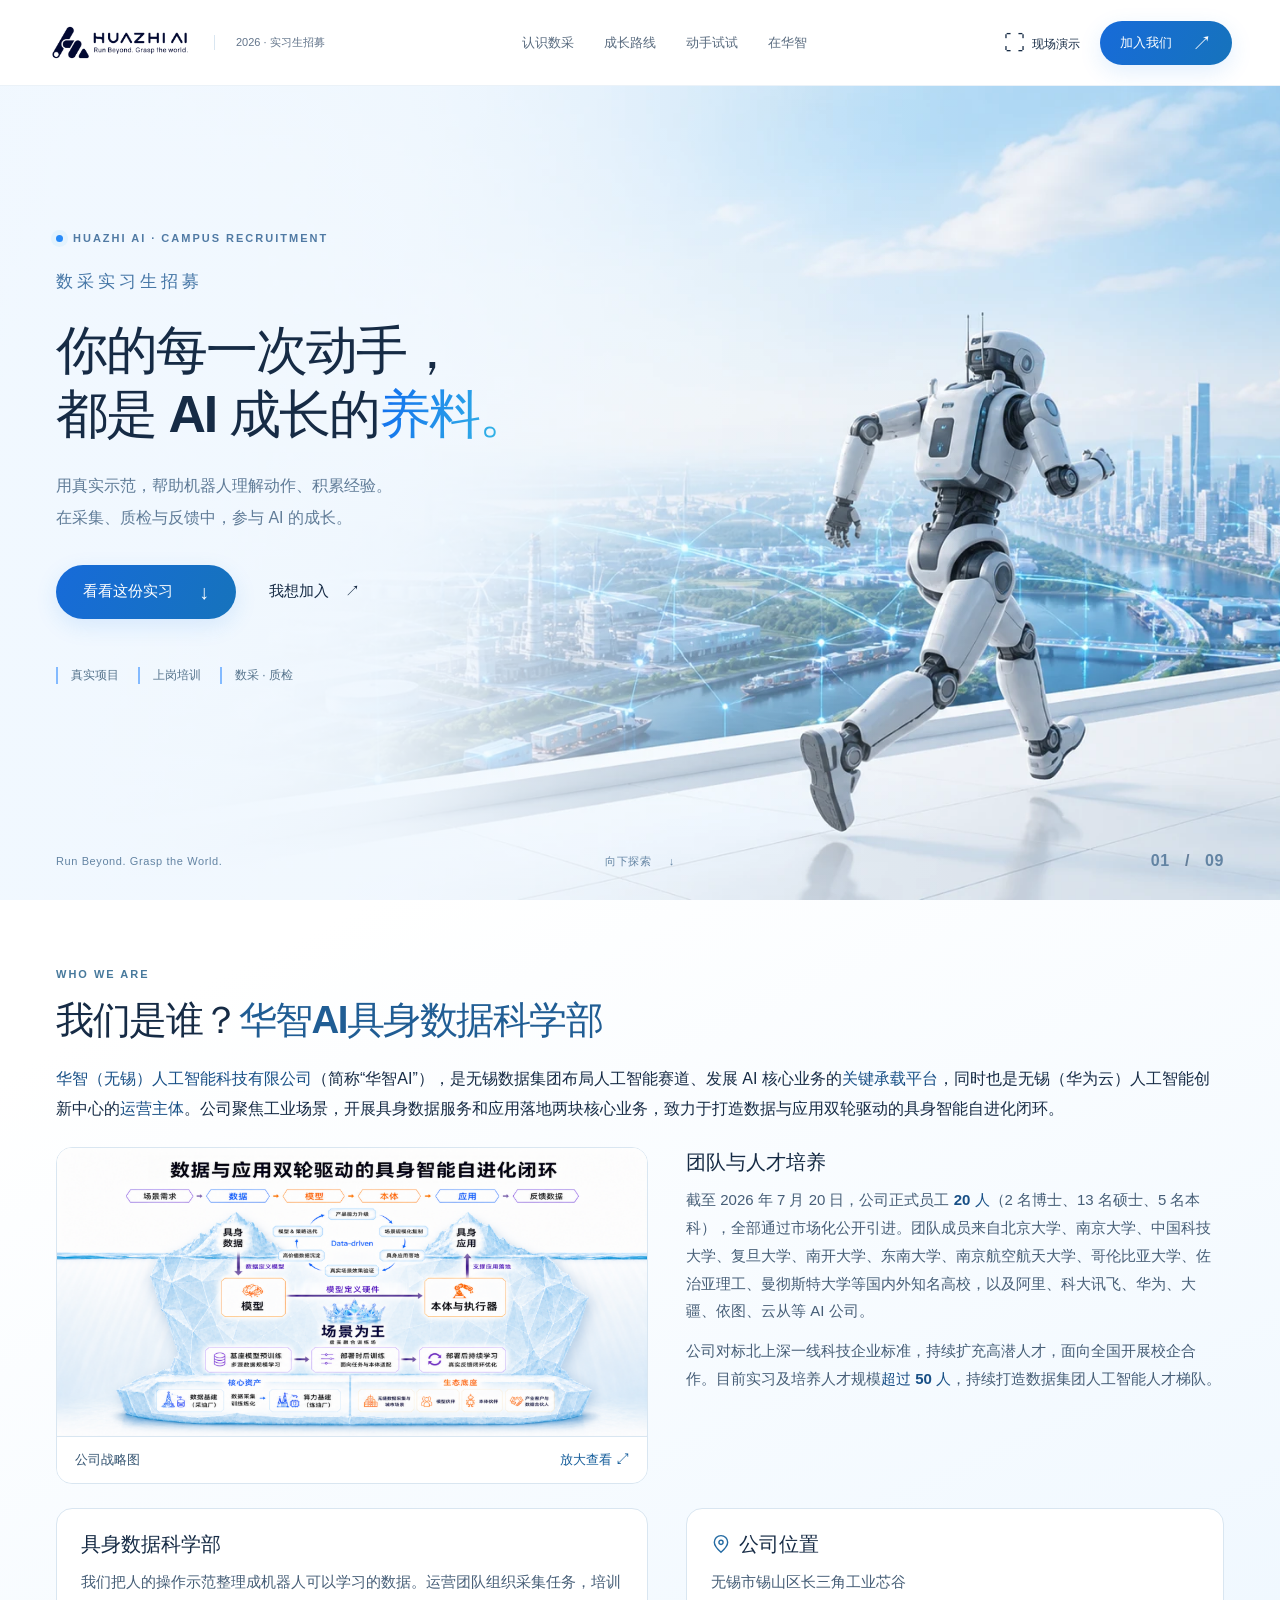
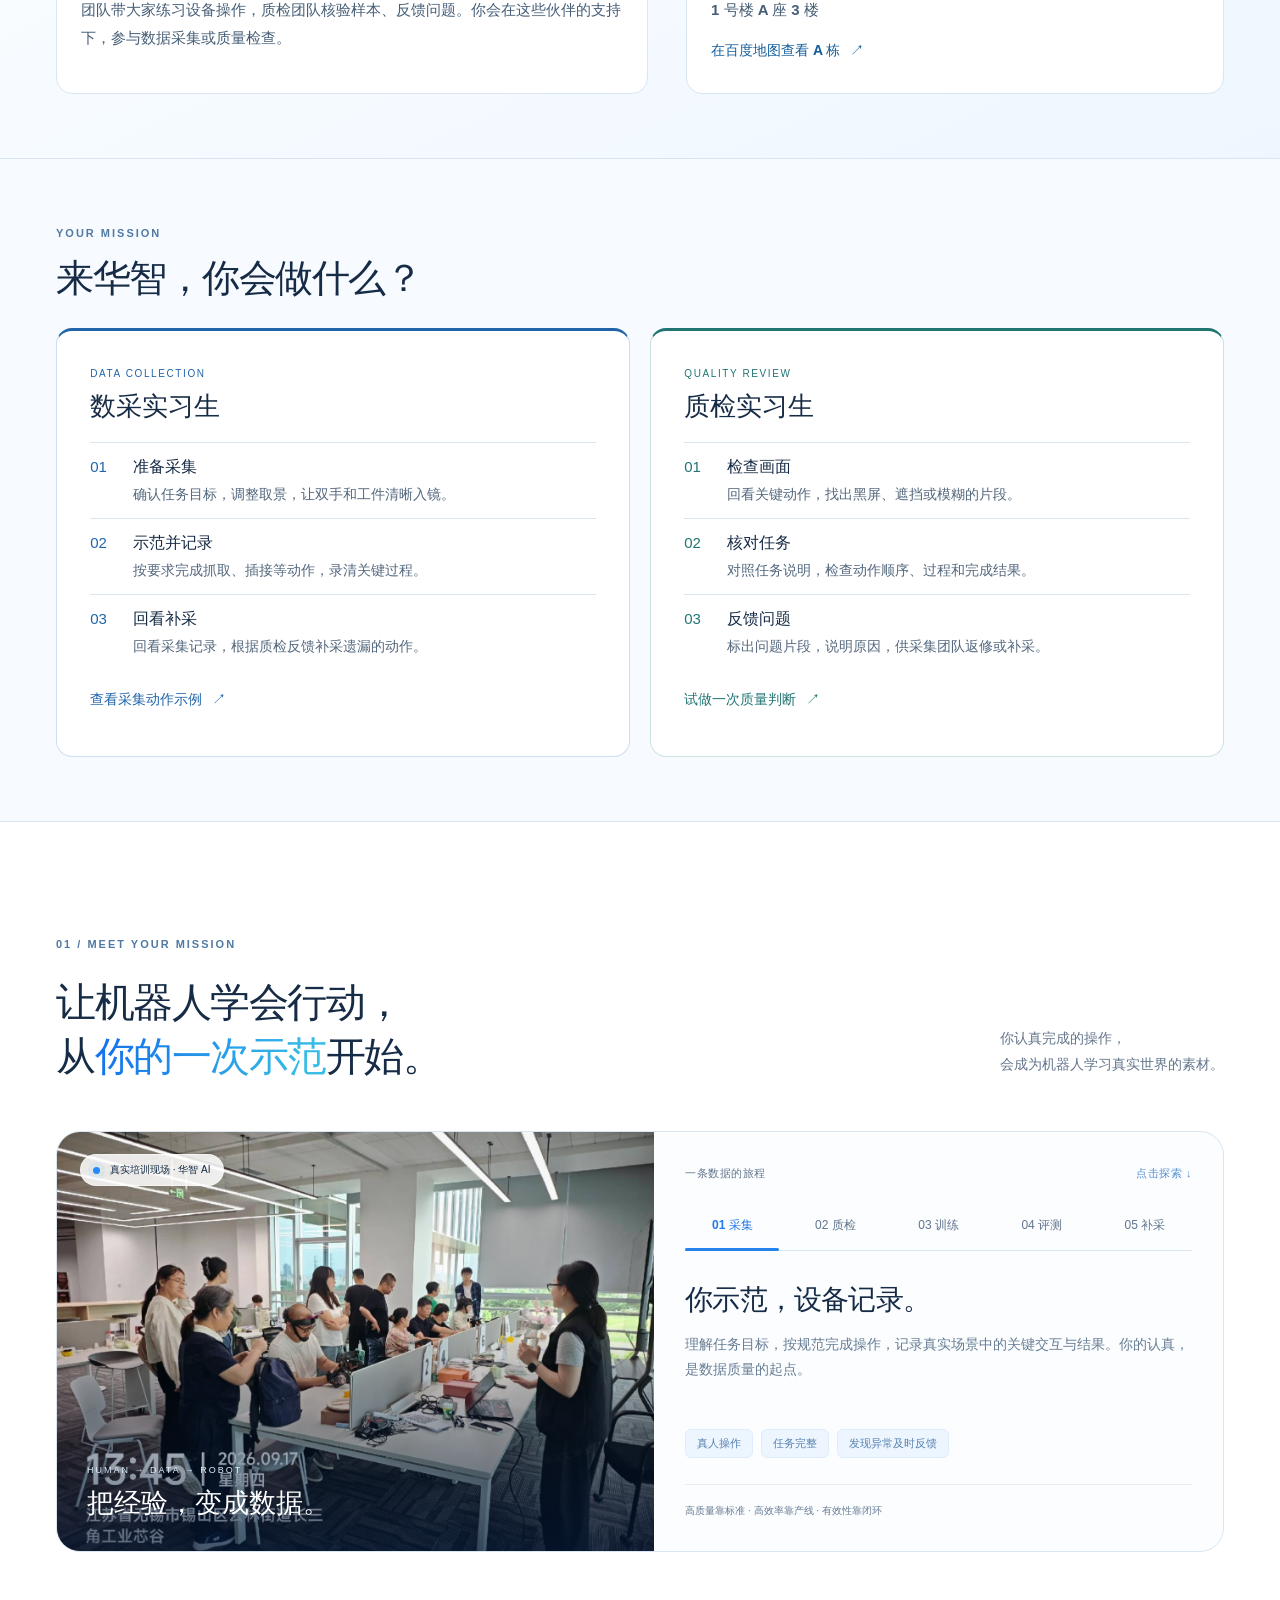
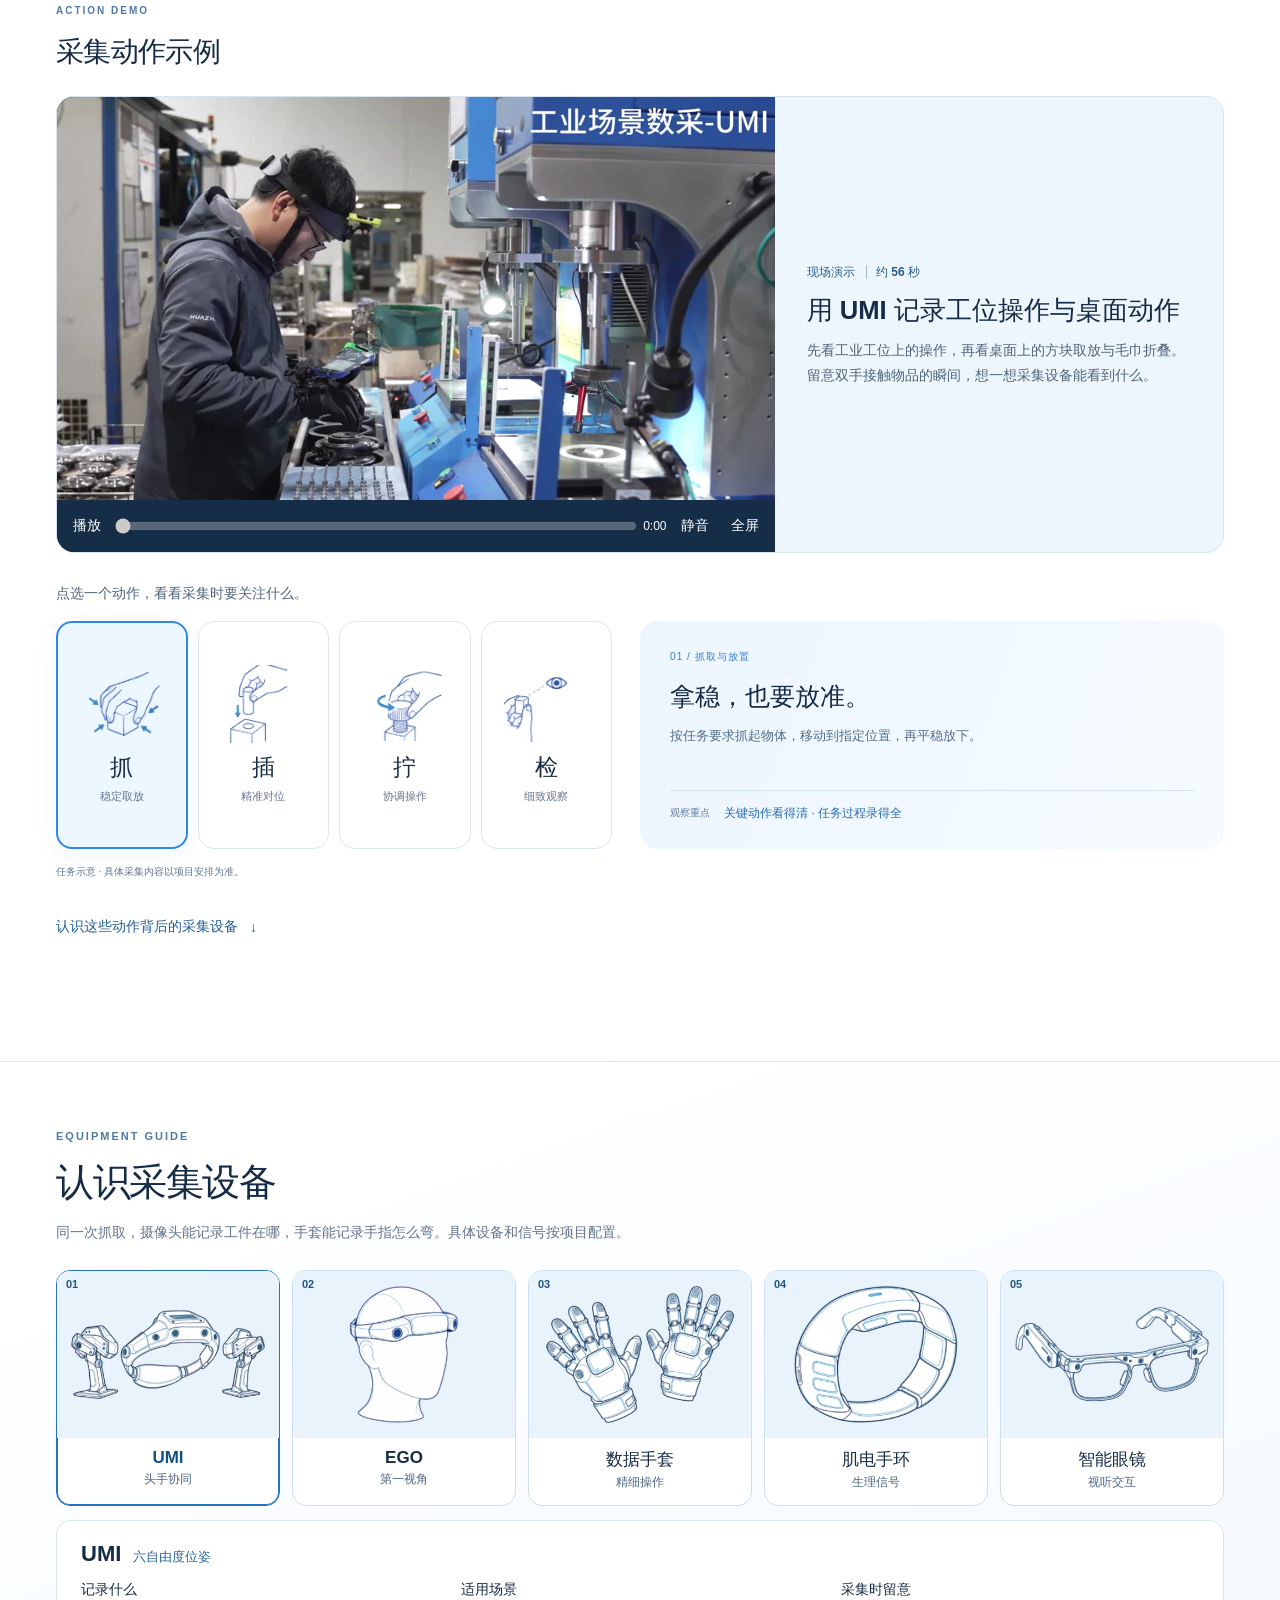
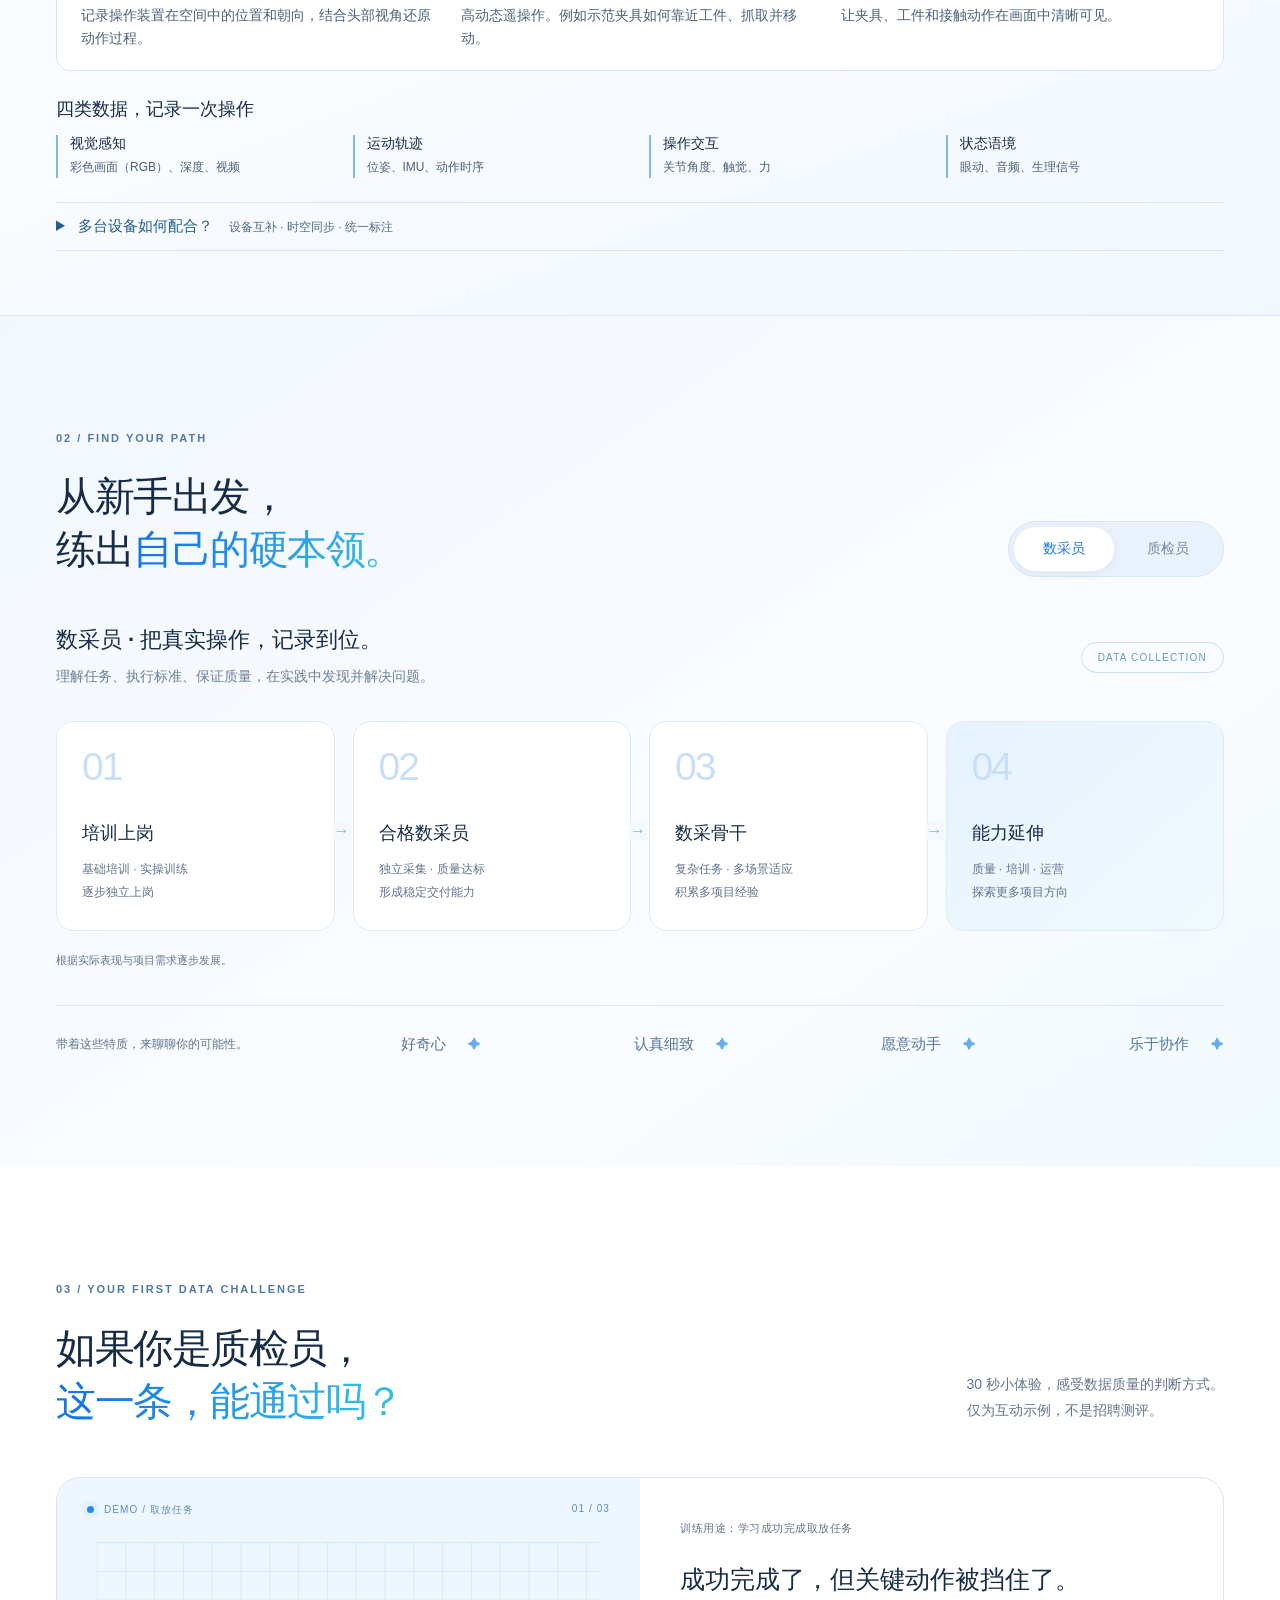
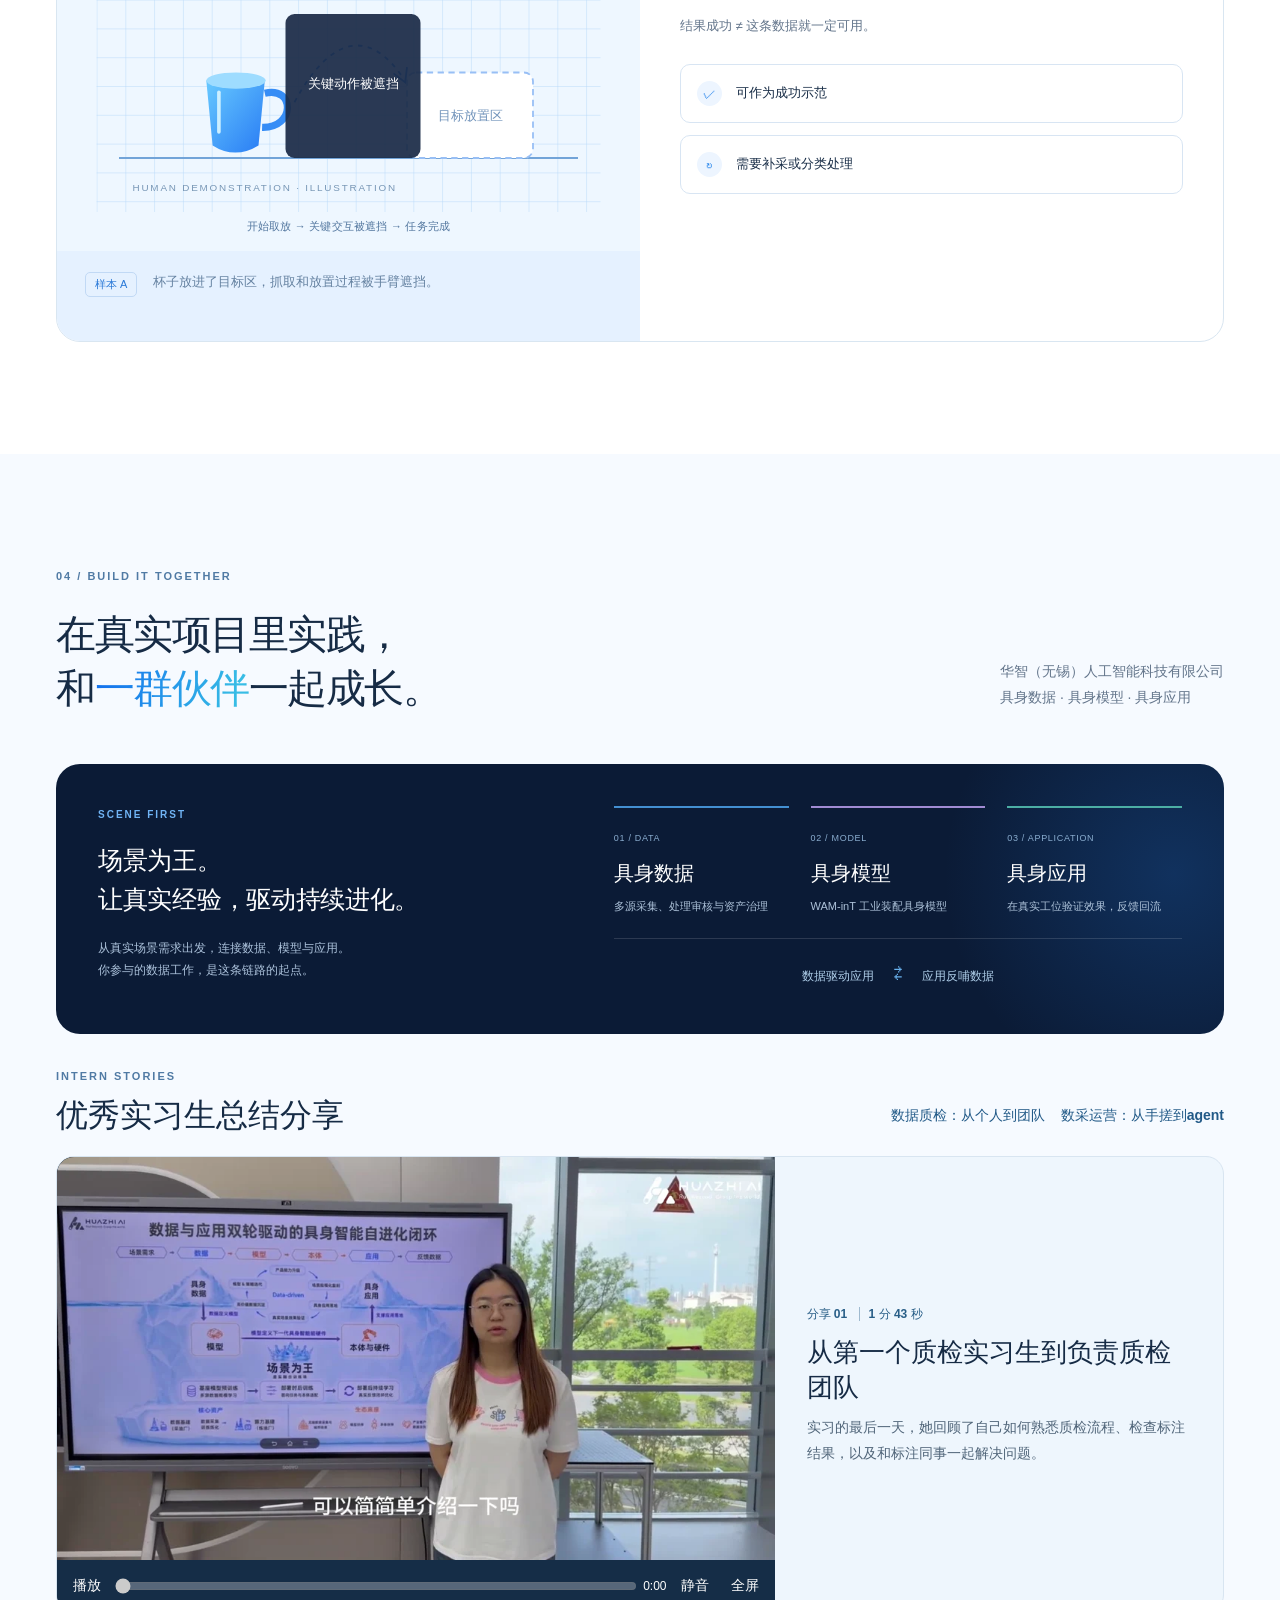
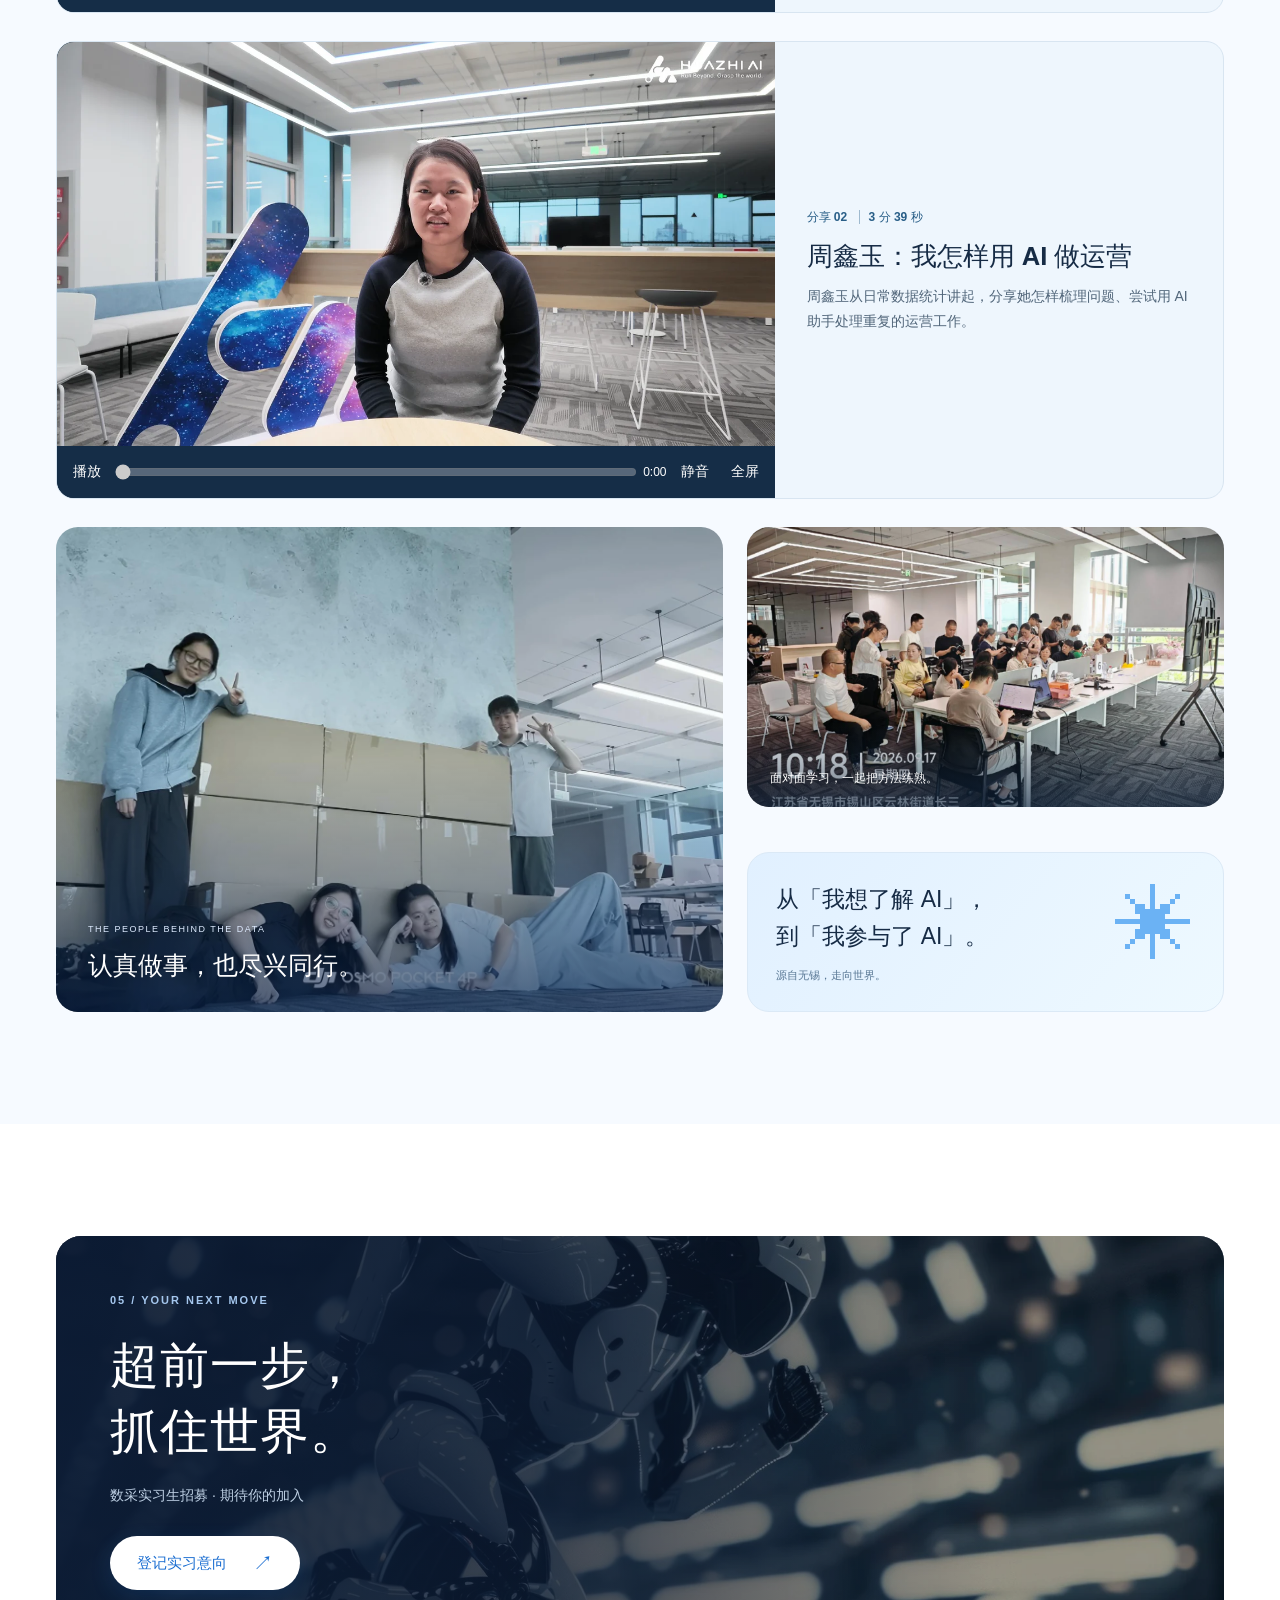
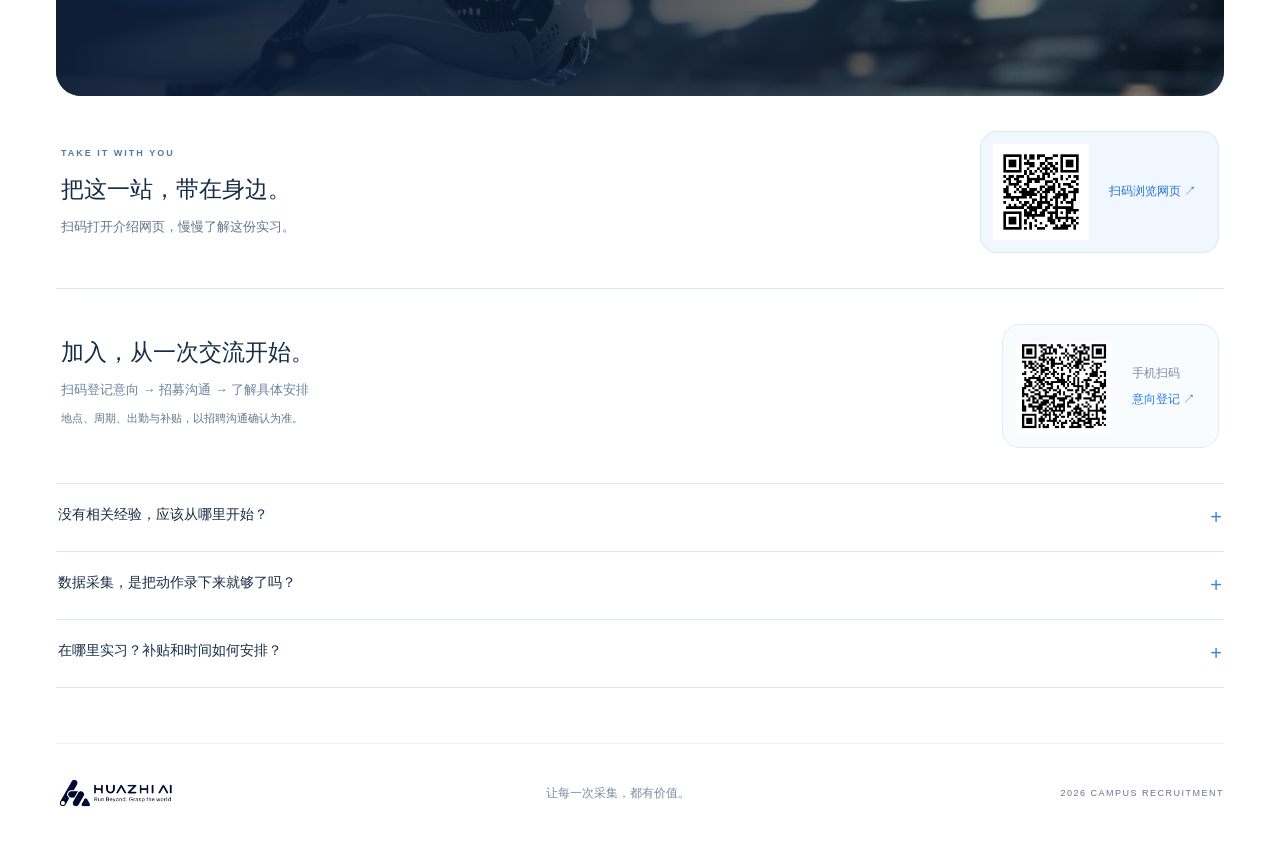
==== commit 0ad51455: "Update index.html" ====
--- a/index.html
+++ b/index.html
@@ -214,7 +214,7 @@
 <section class="intern-stories" id="intern-sharing" aria-labelledby="intern-sharing-title">
   <header class="stories-heading">
     <div><p class="eyebrow" lang="en">INTERN STORIES</p><h3 id="intern-sharing-title">优秀实习生总结分享</h3></div>
-    <nav aria-label="选择实习分享"><a href="#intern-quality">数据质检：从个人到团多</a><a href="#intern-zhou">数采运营：从手搓到agent</a></nav>
+    <nav aria-label="选择实习分享"><a href="#intern-quality">数据质检：从个人到团队</a><a href="#intern-zhou">数采运营：从手搓到agent</a></nav>
   </header>
 <figure class="action-film" id="intern-quality" aria-labelledby="intern-quality-title">
   <div class="film-player">
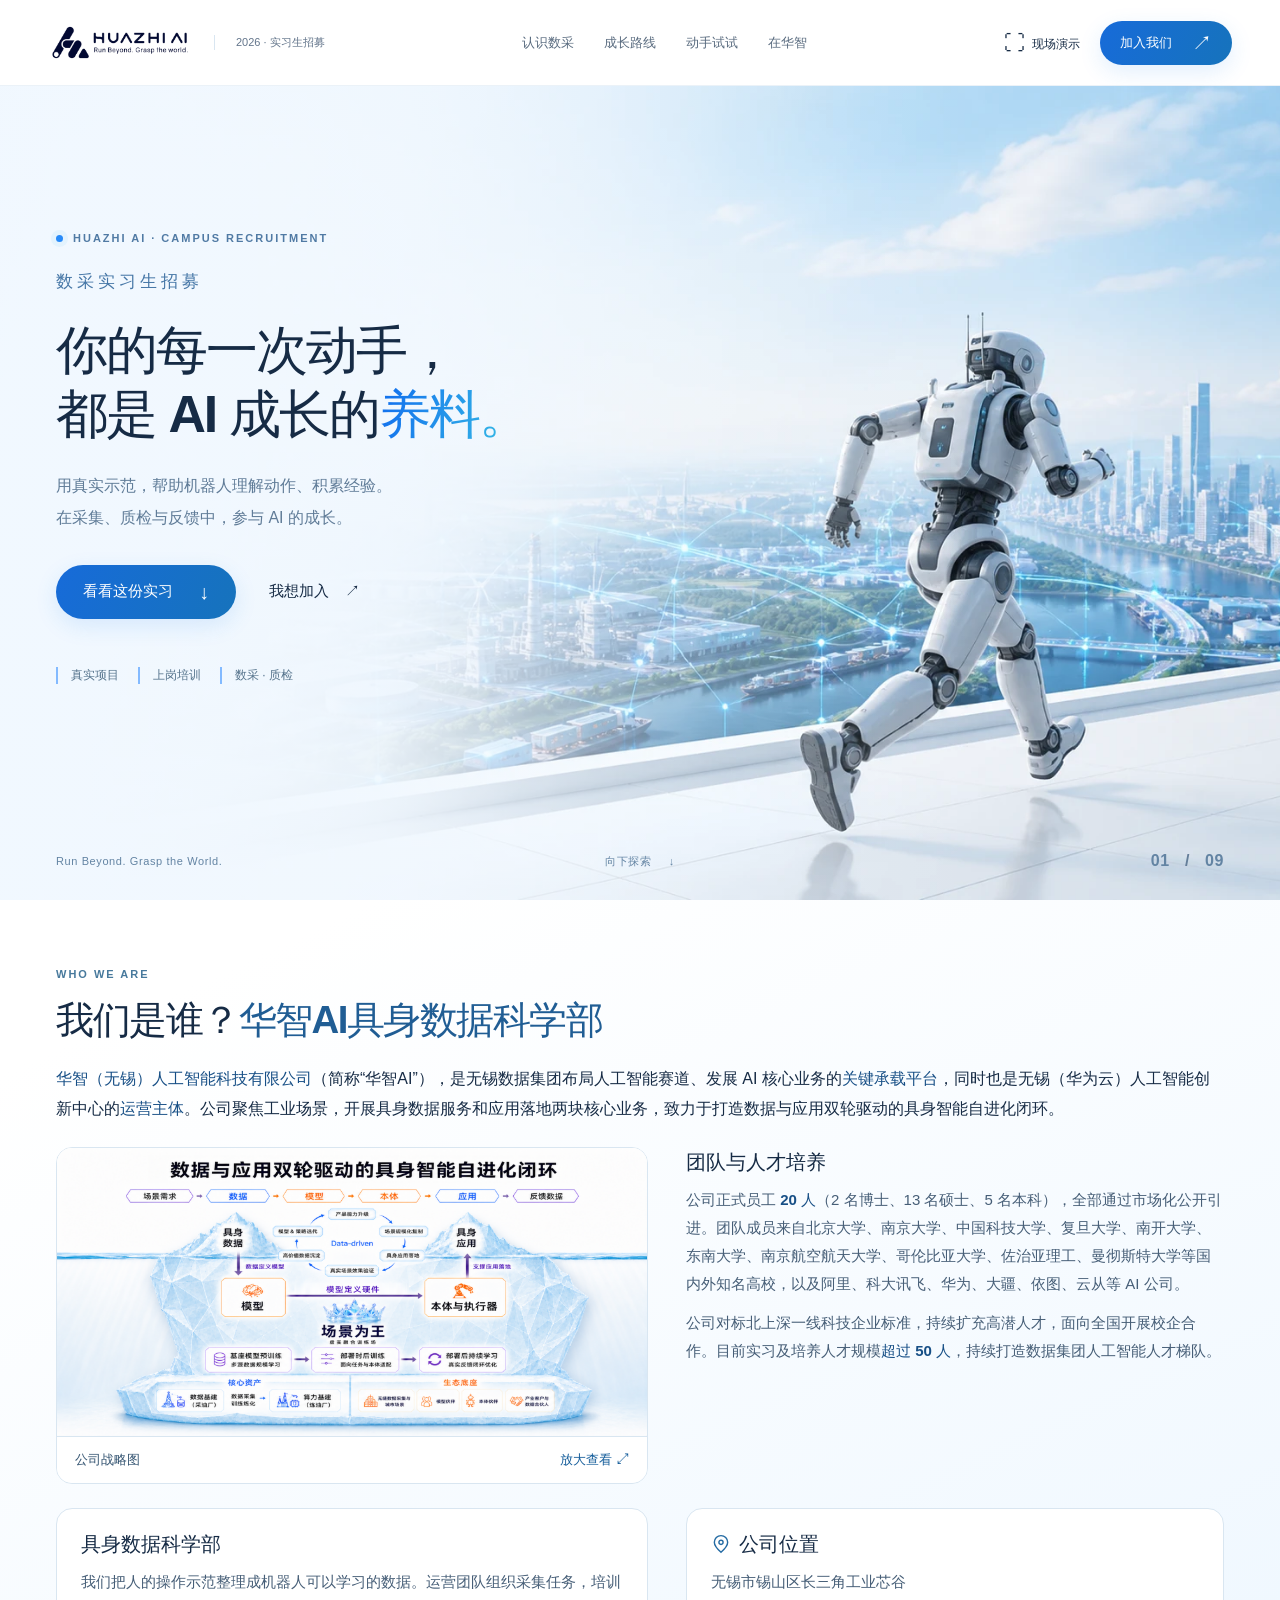
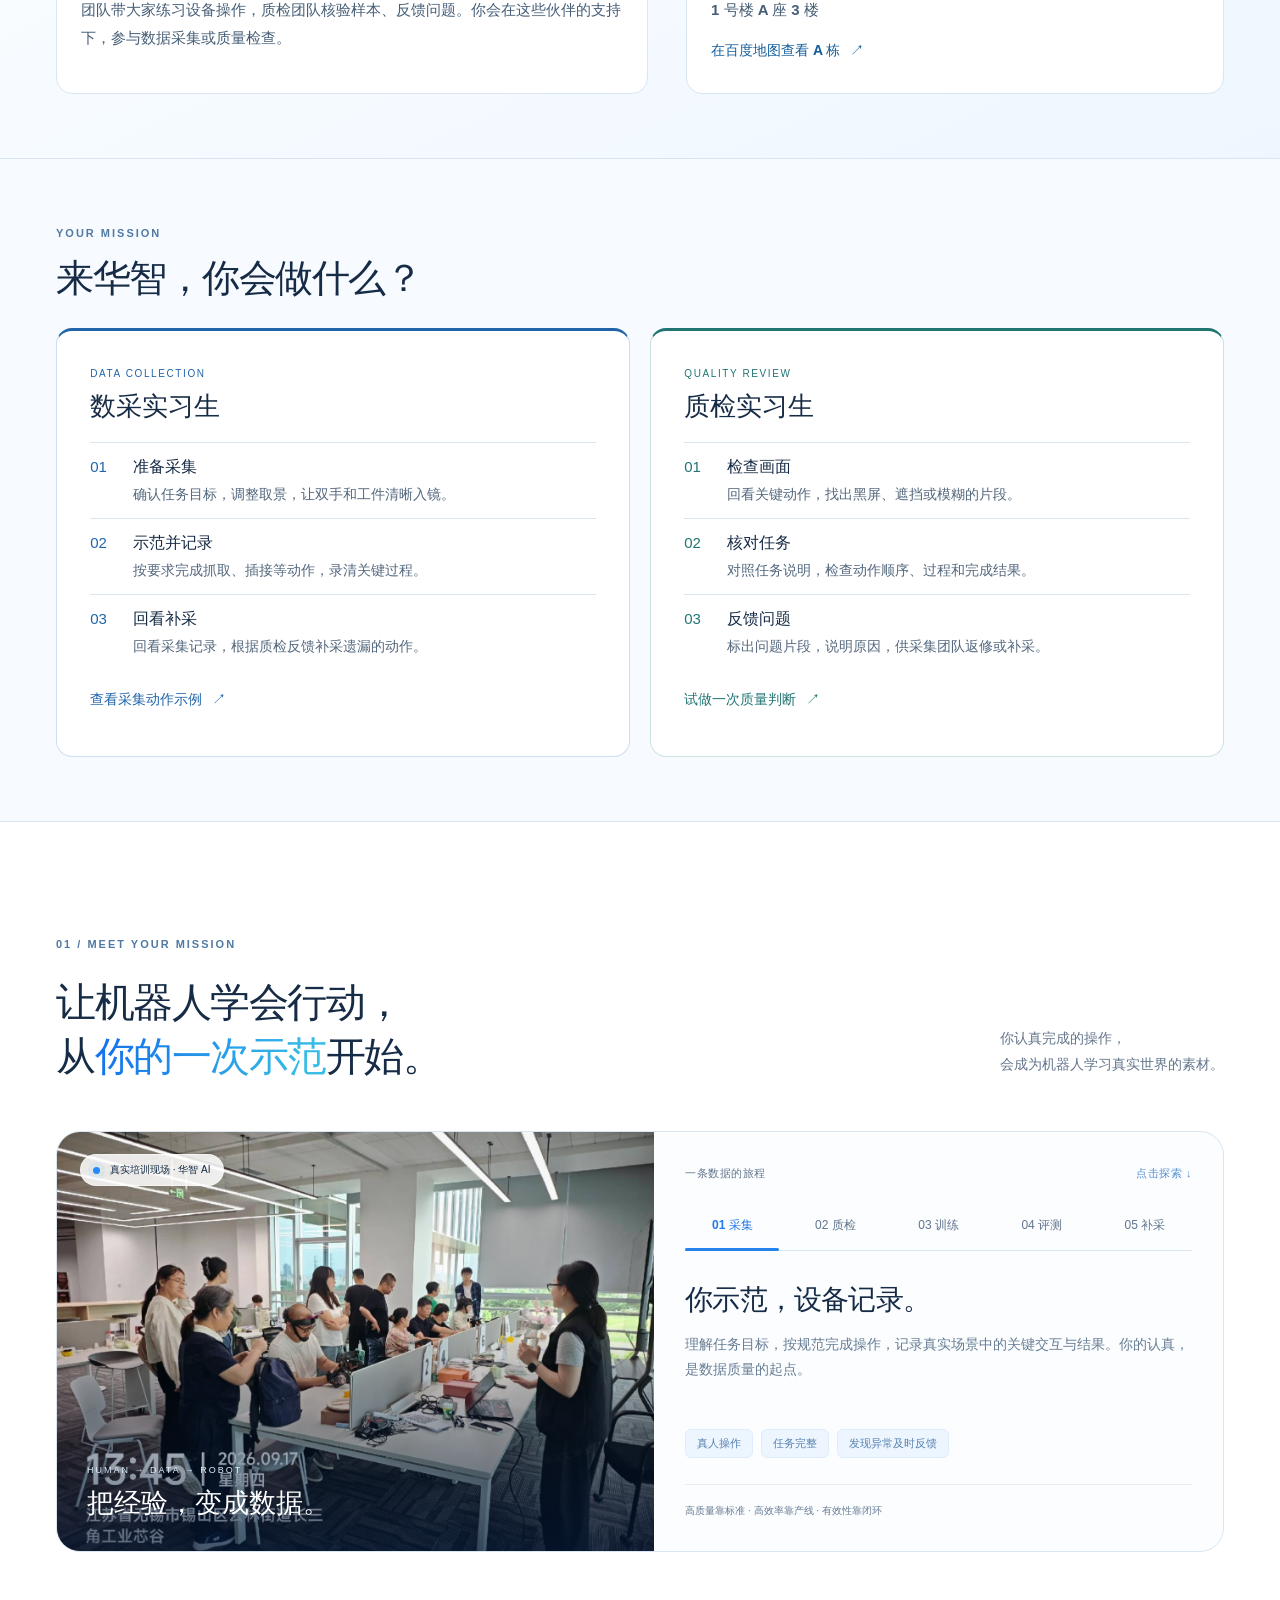
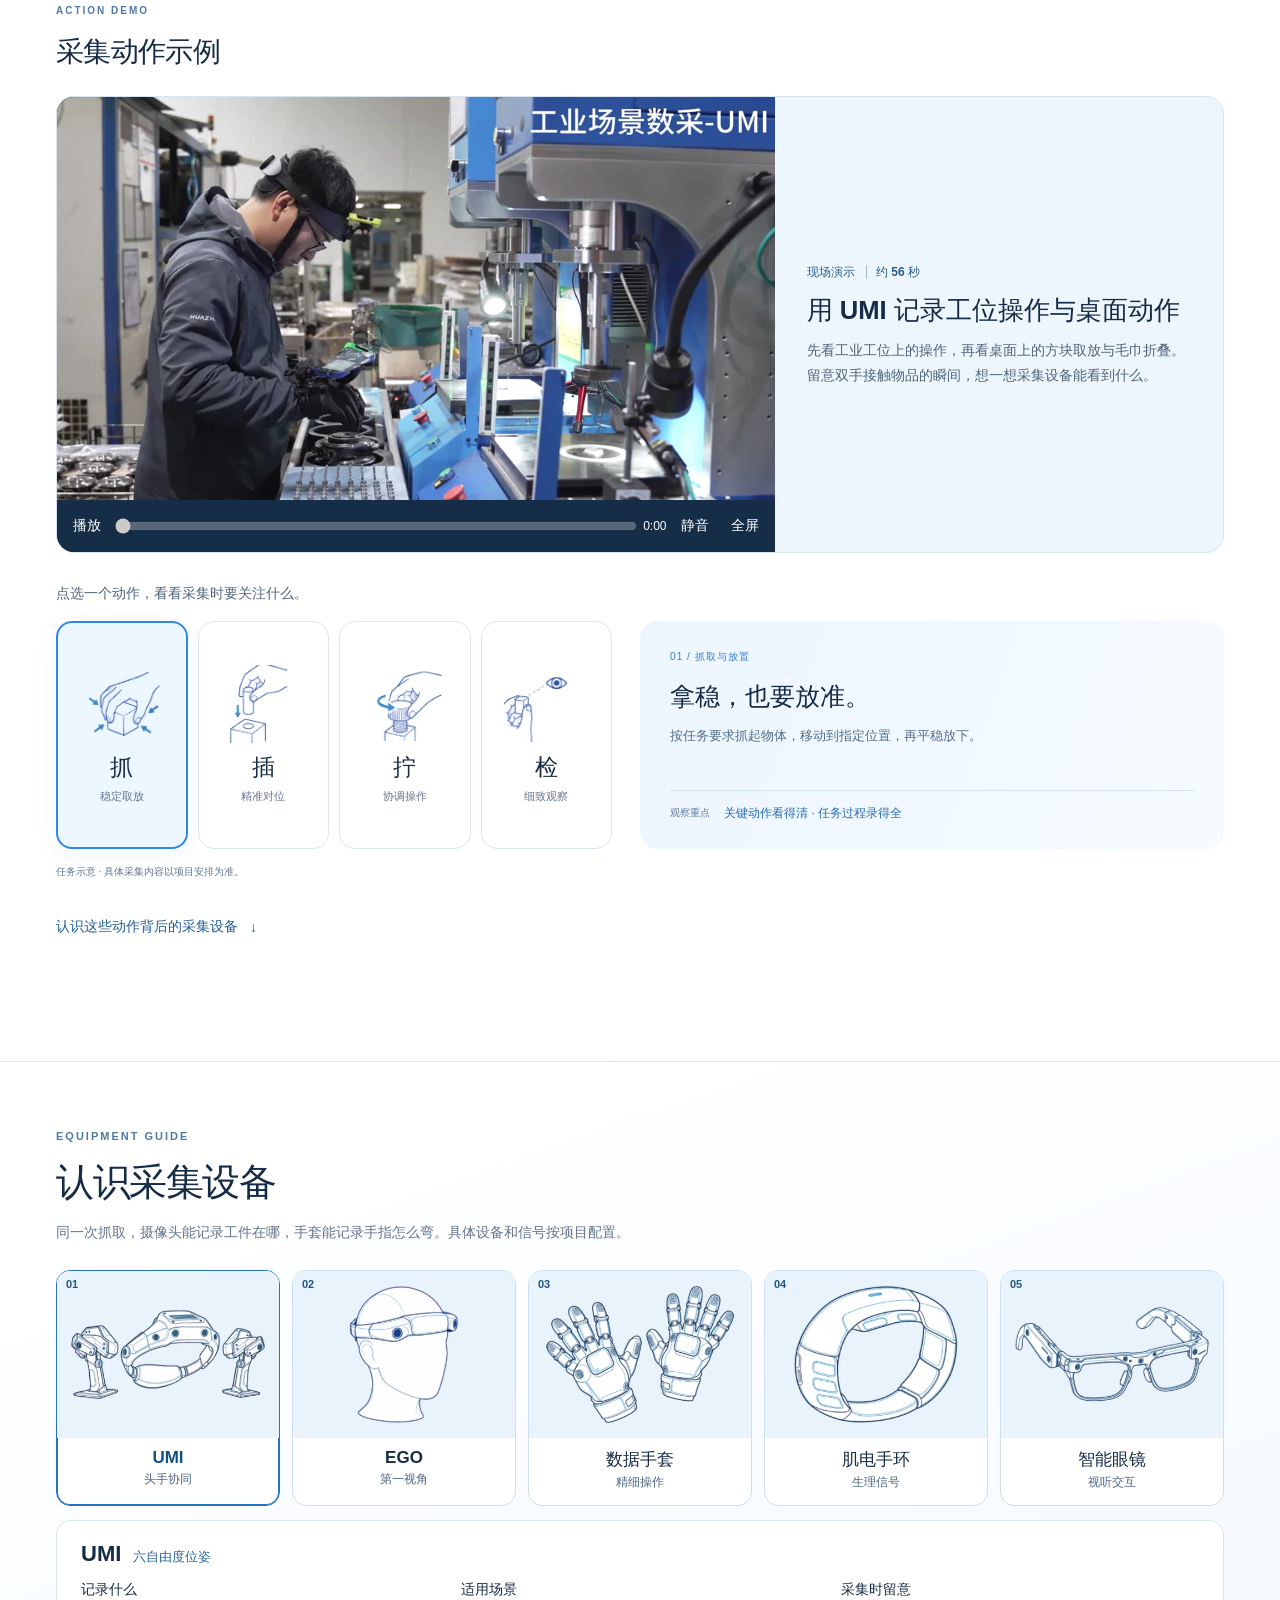
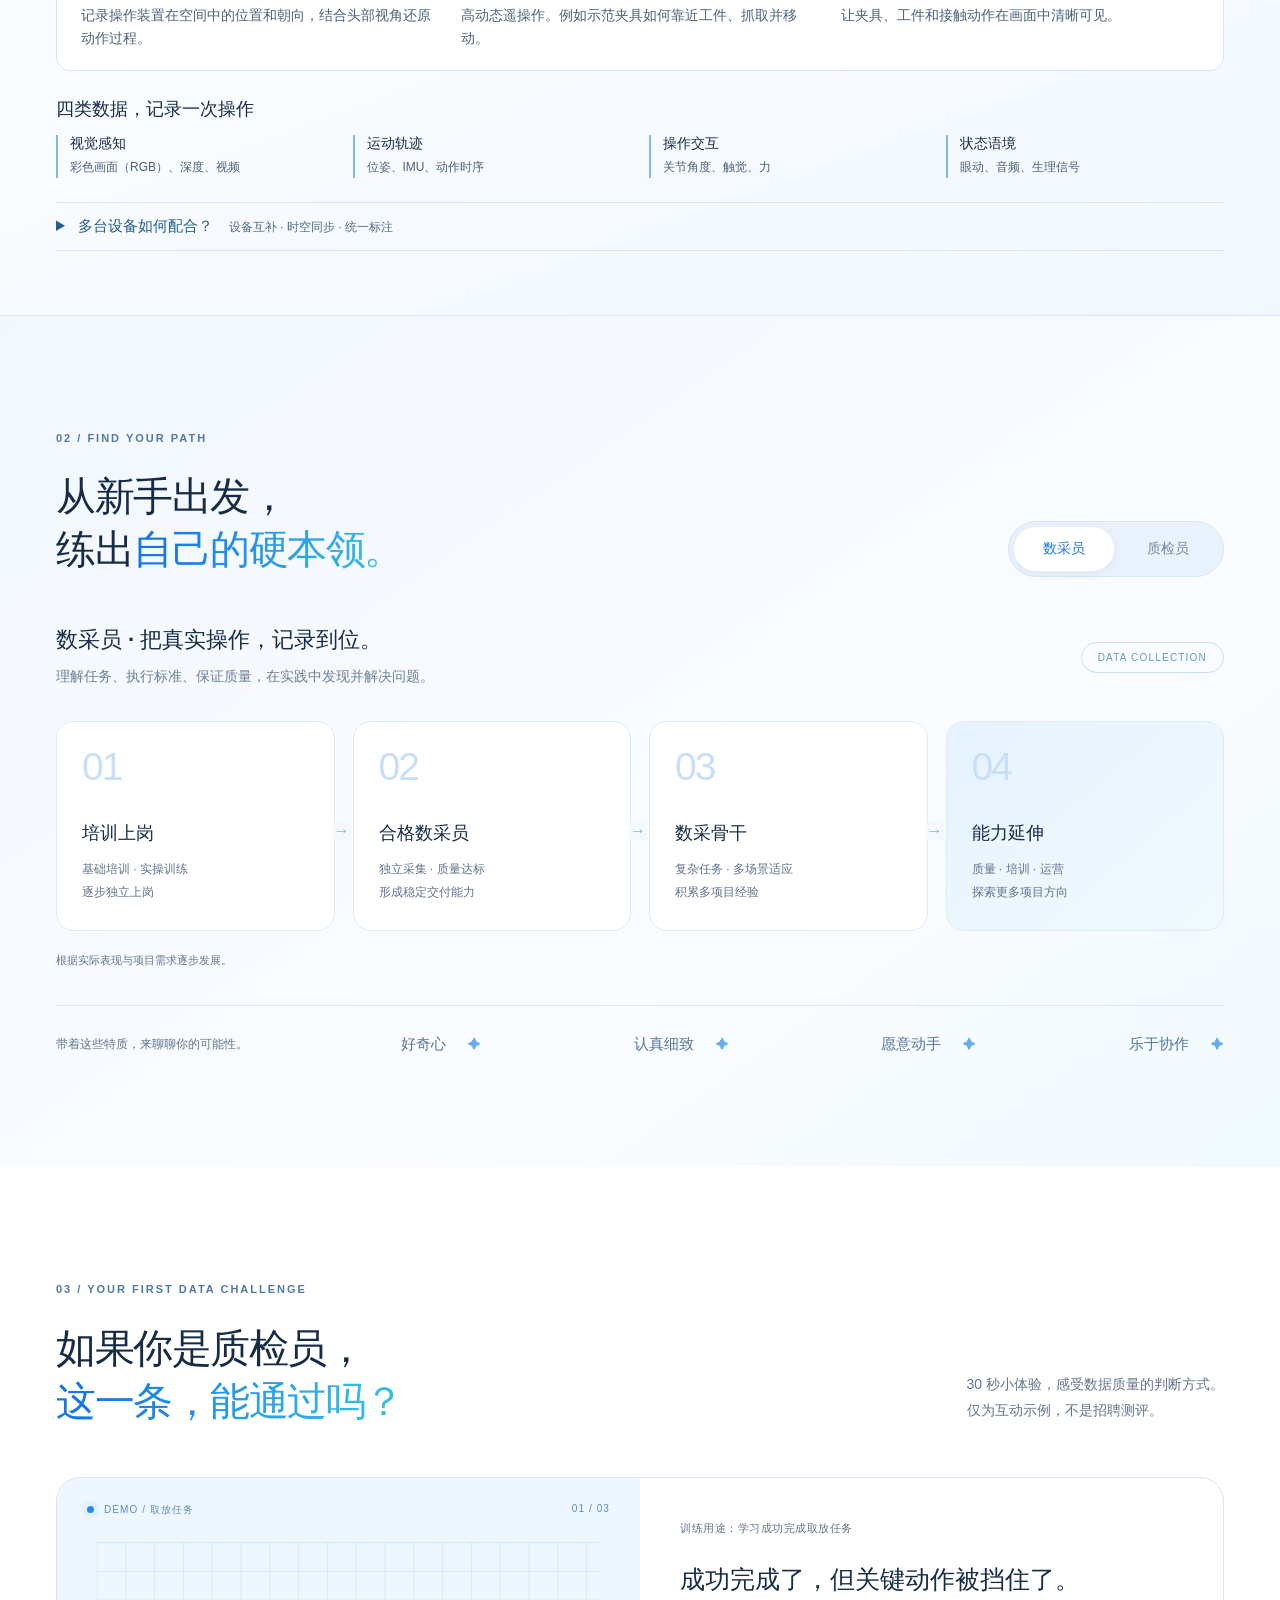
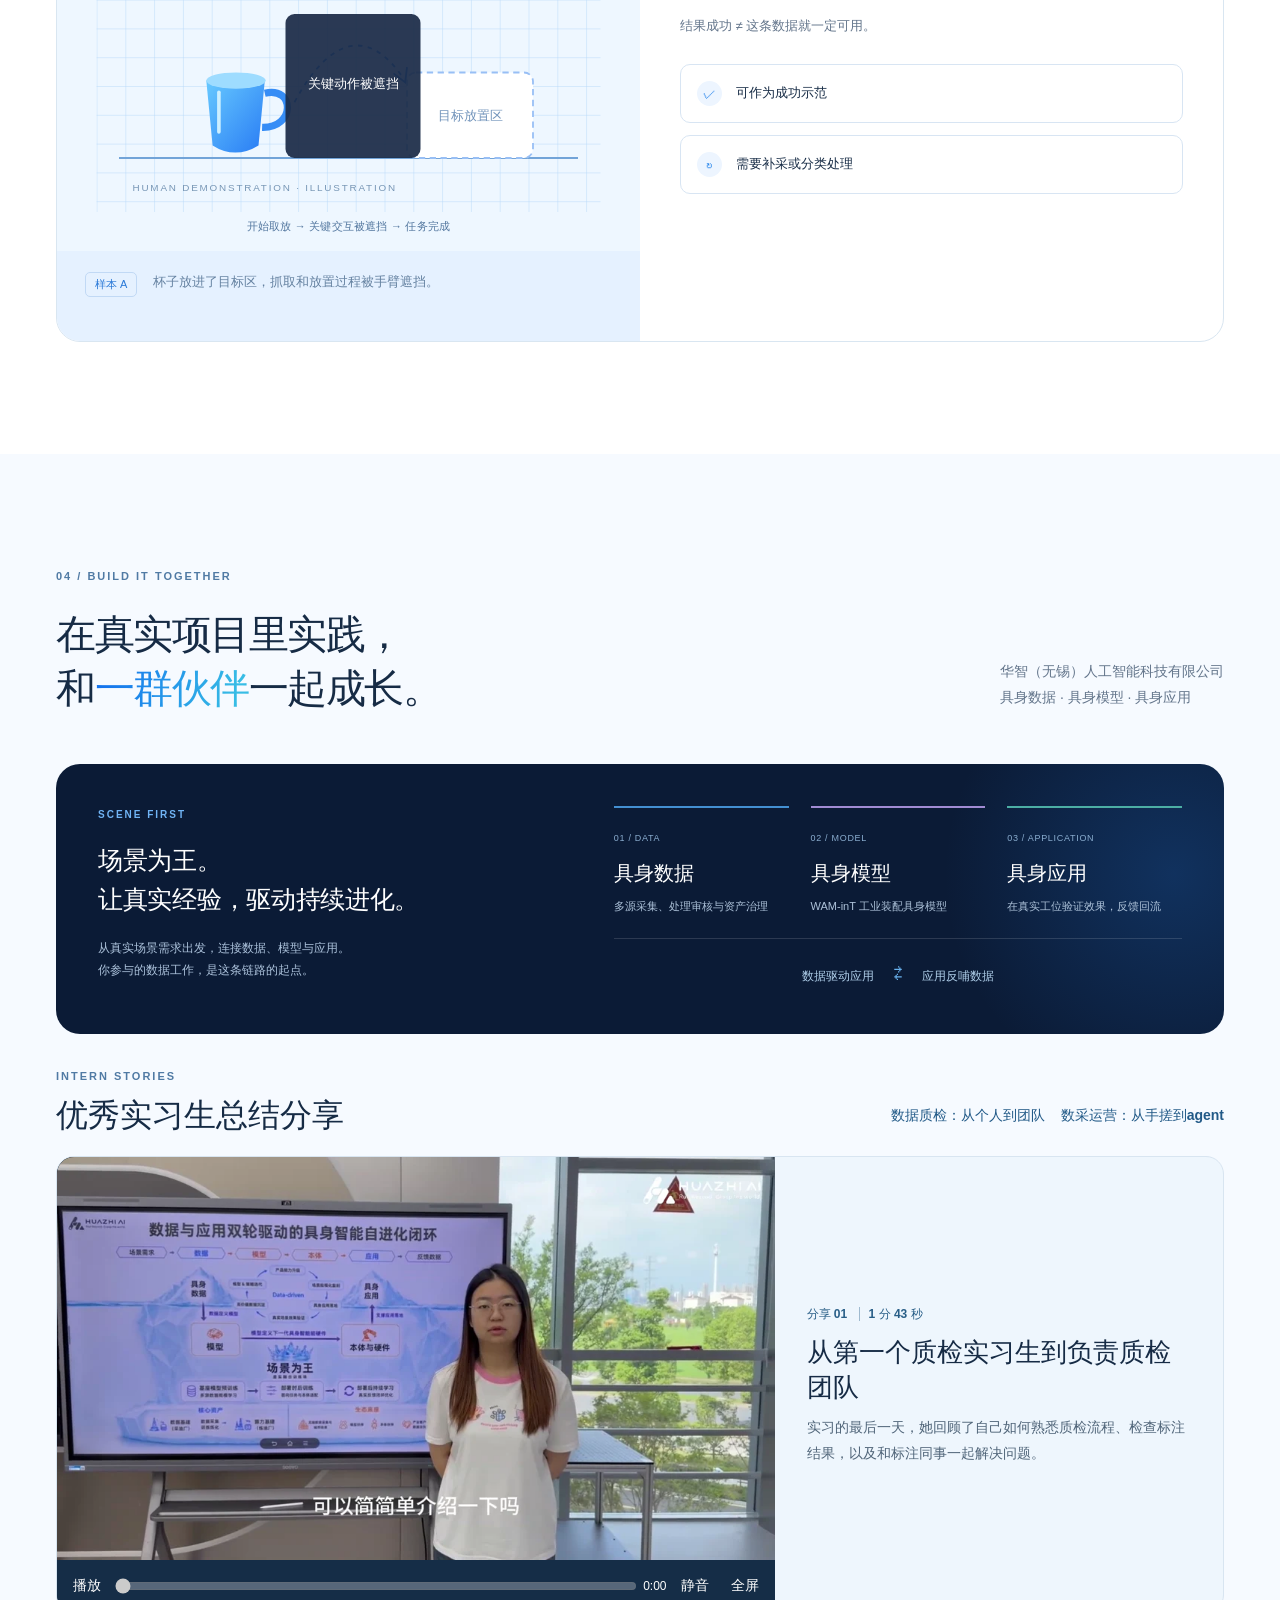
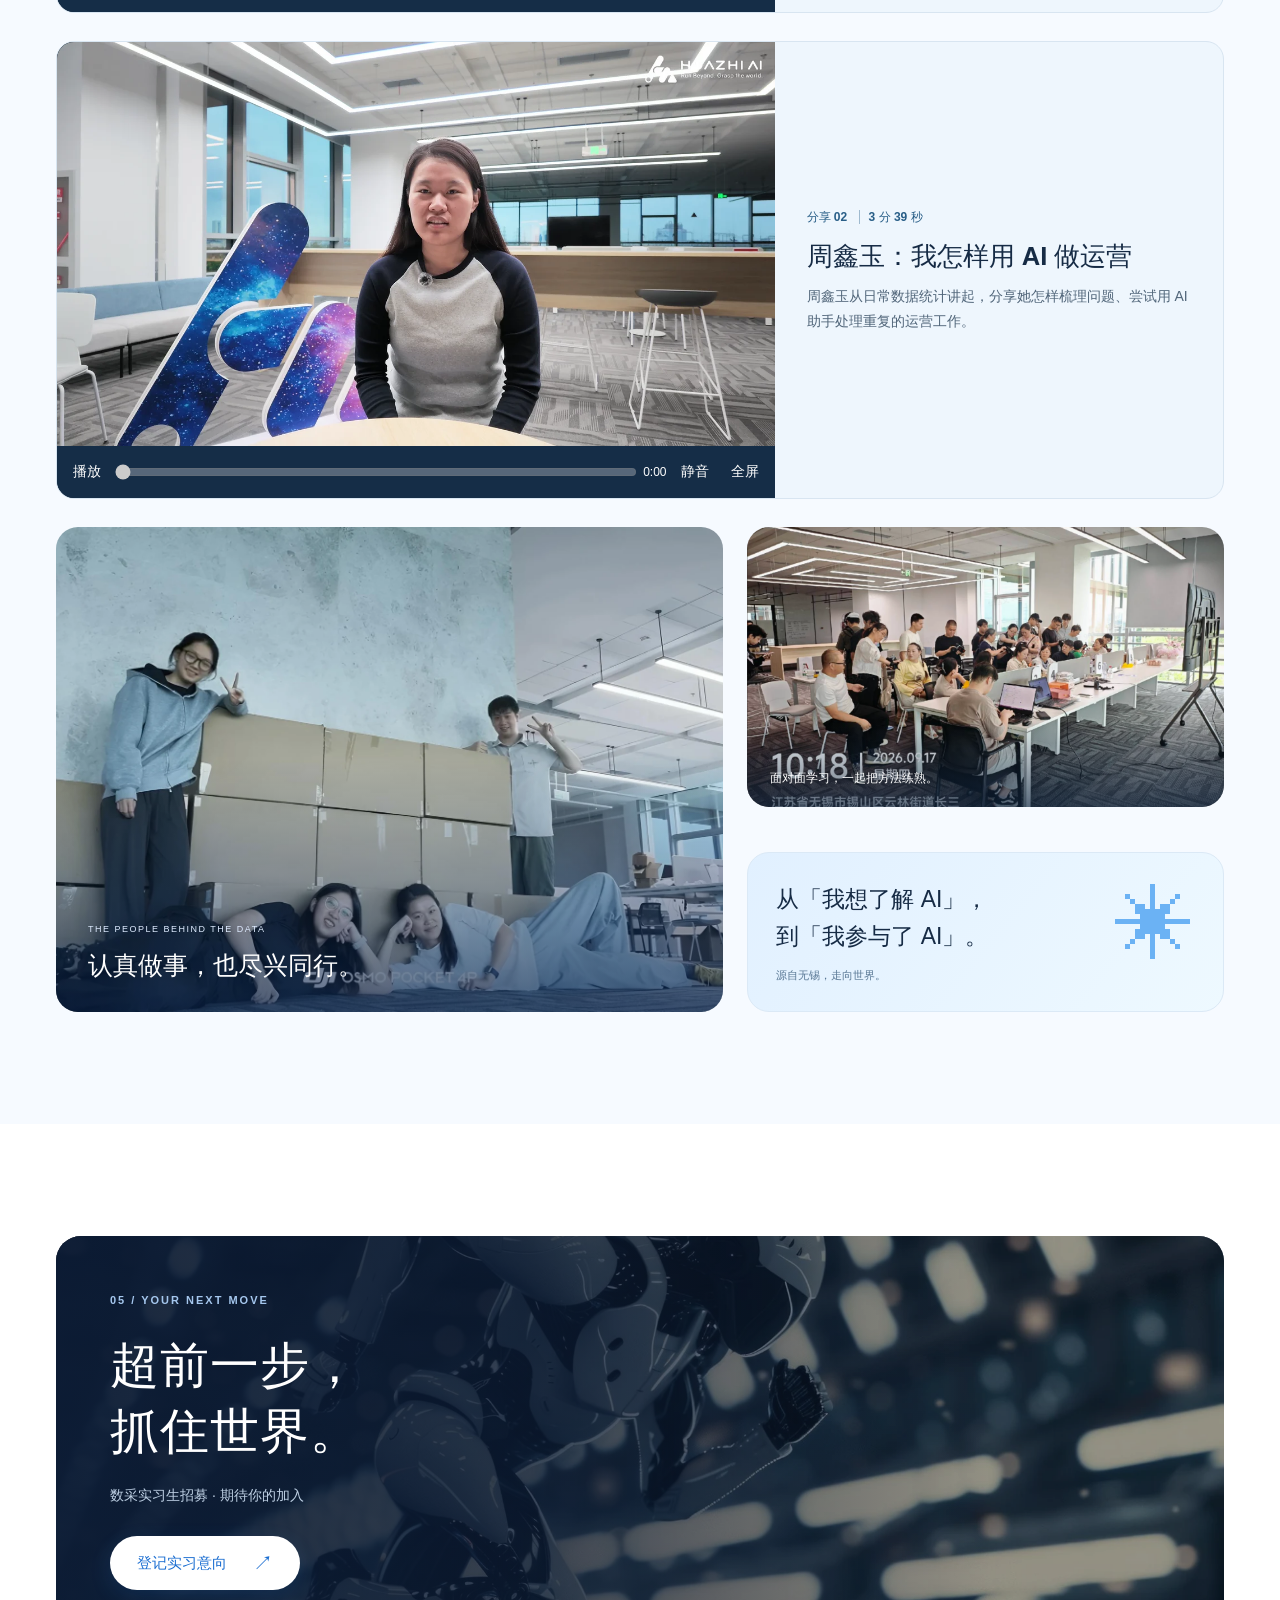
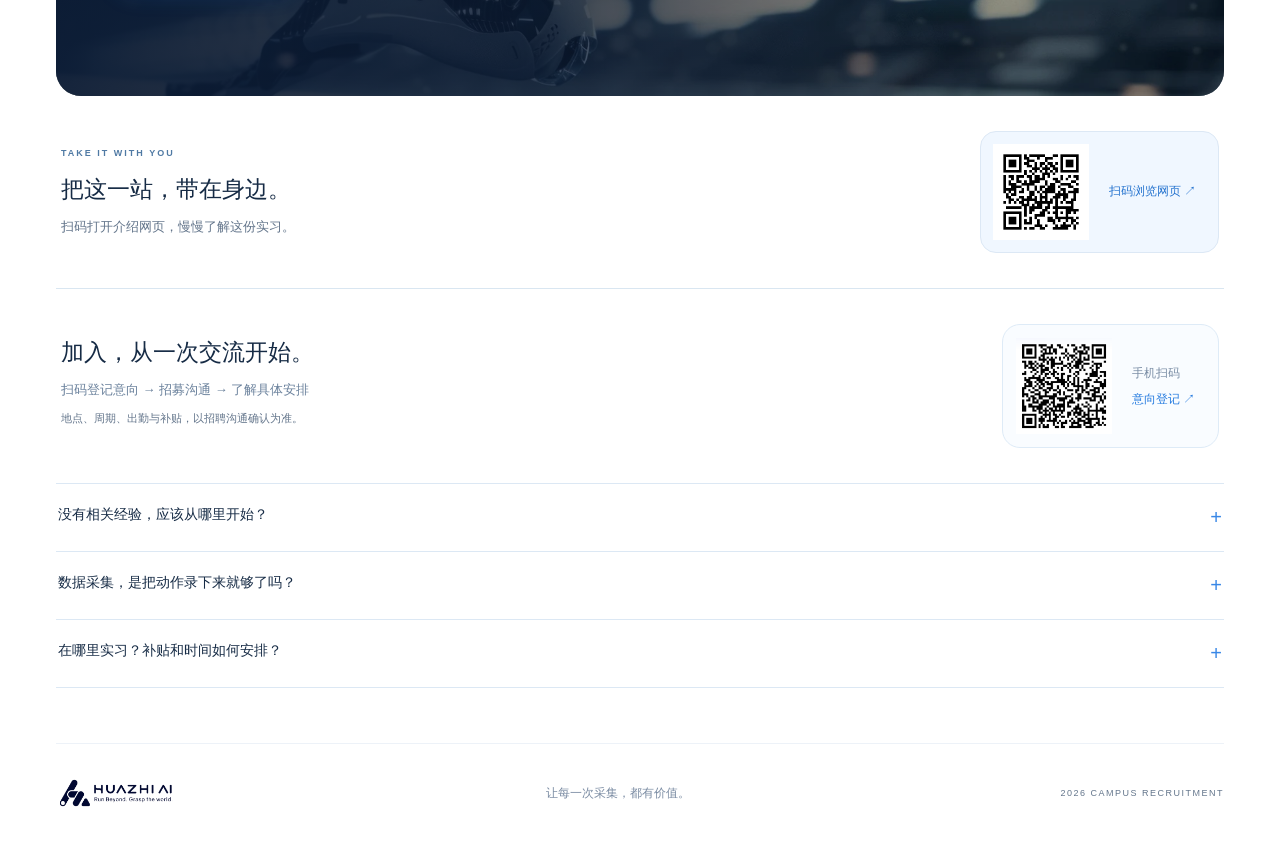
==== commit 1d77d569: "Update index.html" ====
--- a/index.html
+++ b/index.html
@@ -31,7 +31,7 @@
       </figure>
       <article class="identity-people">
         <h3>团队与人才培养</h3>
-        <p>截至 <time datetime="2026-07-20">2026 年 7 月 20 日</time>，公司正式员工 <strong>20 人</strong>（2 名博士、13 名硕士、5 名本科），全部通过市场化公开引进。团队成员来自北京大学、南京大学、中国科技大学、复旦大学、南开大学、东南大学、南京航空航天大学、哥伦比亚大学、佐治亚理工、曼彻斯特大学等国内外知名高校，以及阿里、科大讯飞、华为、大疆、依图、云从等 AI 公司。</p>
+        <p>公司正式员工 <strong>20 人</strong>（2 名博士、13 名硕士、5 名本科），全部通过市场化公开引进。团队成员来自北京大学、南京大学、中国科技大学、复旦大学、南开大学、东南大学、南京航空航天大学、哥伦比亚大学、佐治亚理工、曼彻斯特大学等国内外知名高校，以及阿里、科大讯飞、华为、大疆、依图、云从等 AI 公司。</p>
         <p>公司对标北上深一线科技企业标准，持续扩充高潜人才，面向全国开展校企合作。目前实习及培养人才规模<strong>超过 50 人</strong>，持续打造数据集团人工智能人才梯队。</p>
       </article>
     </div>
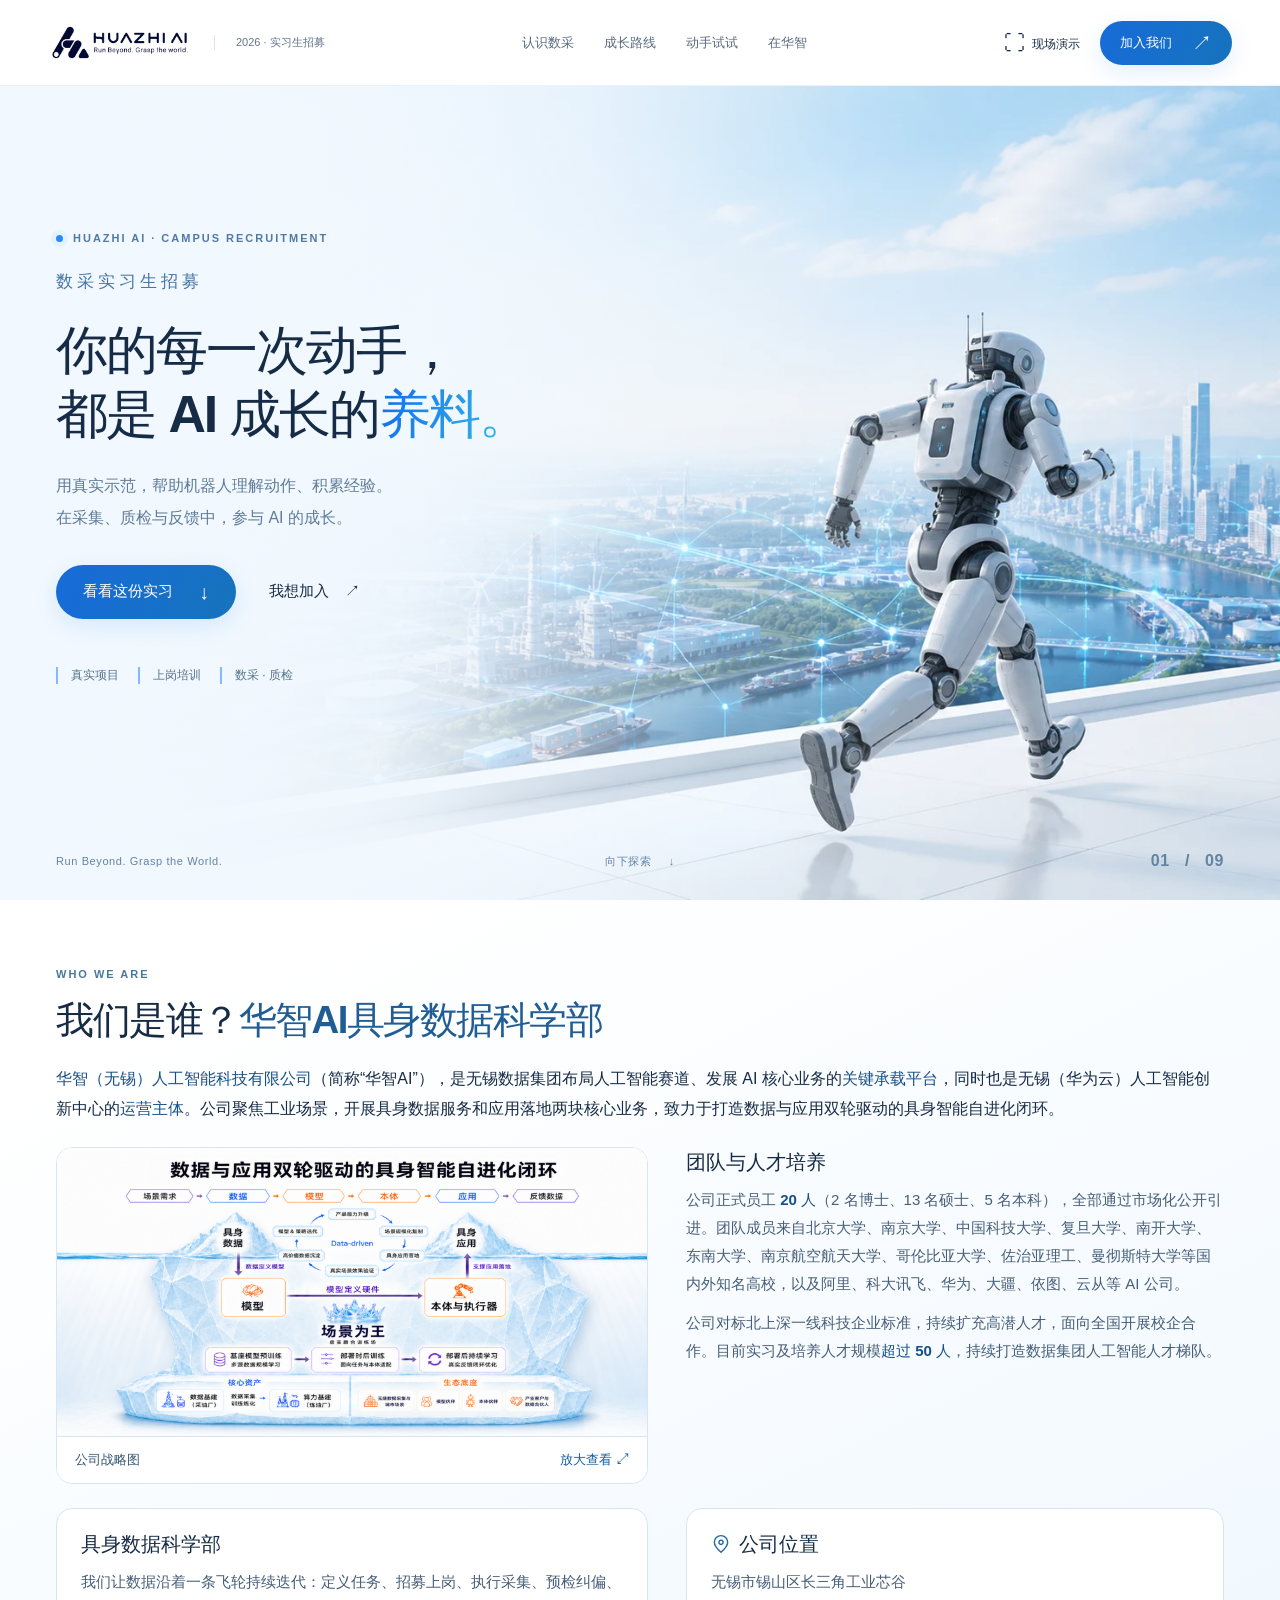
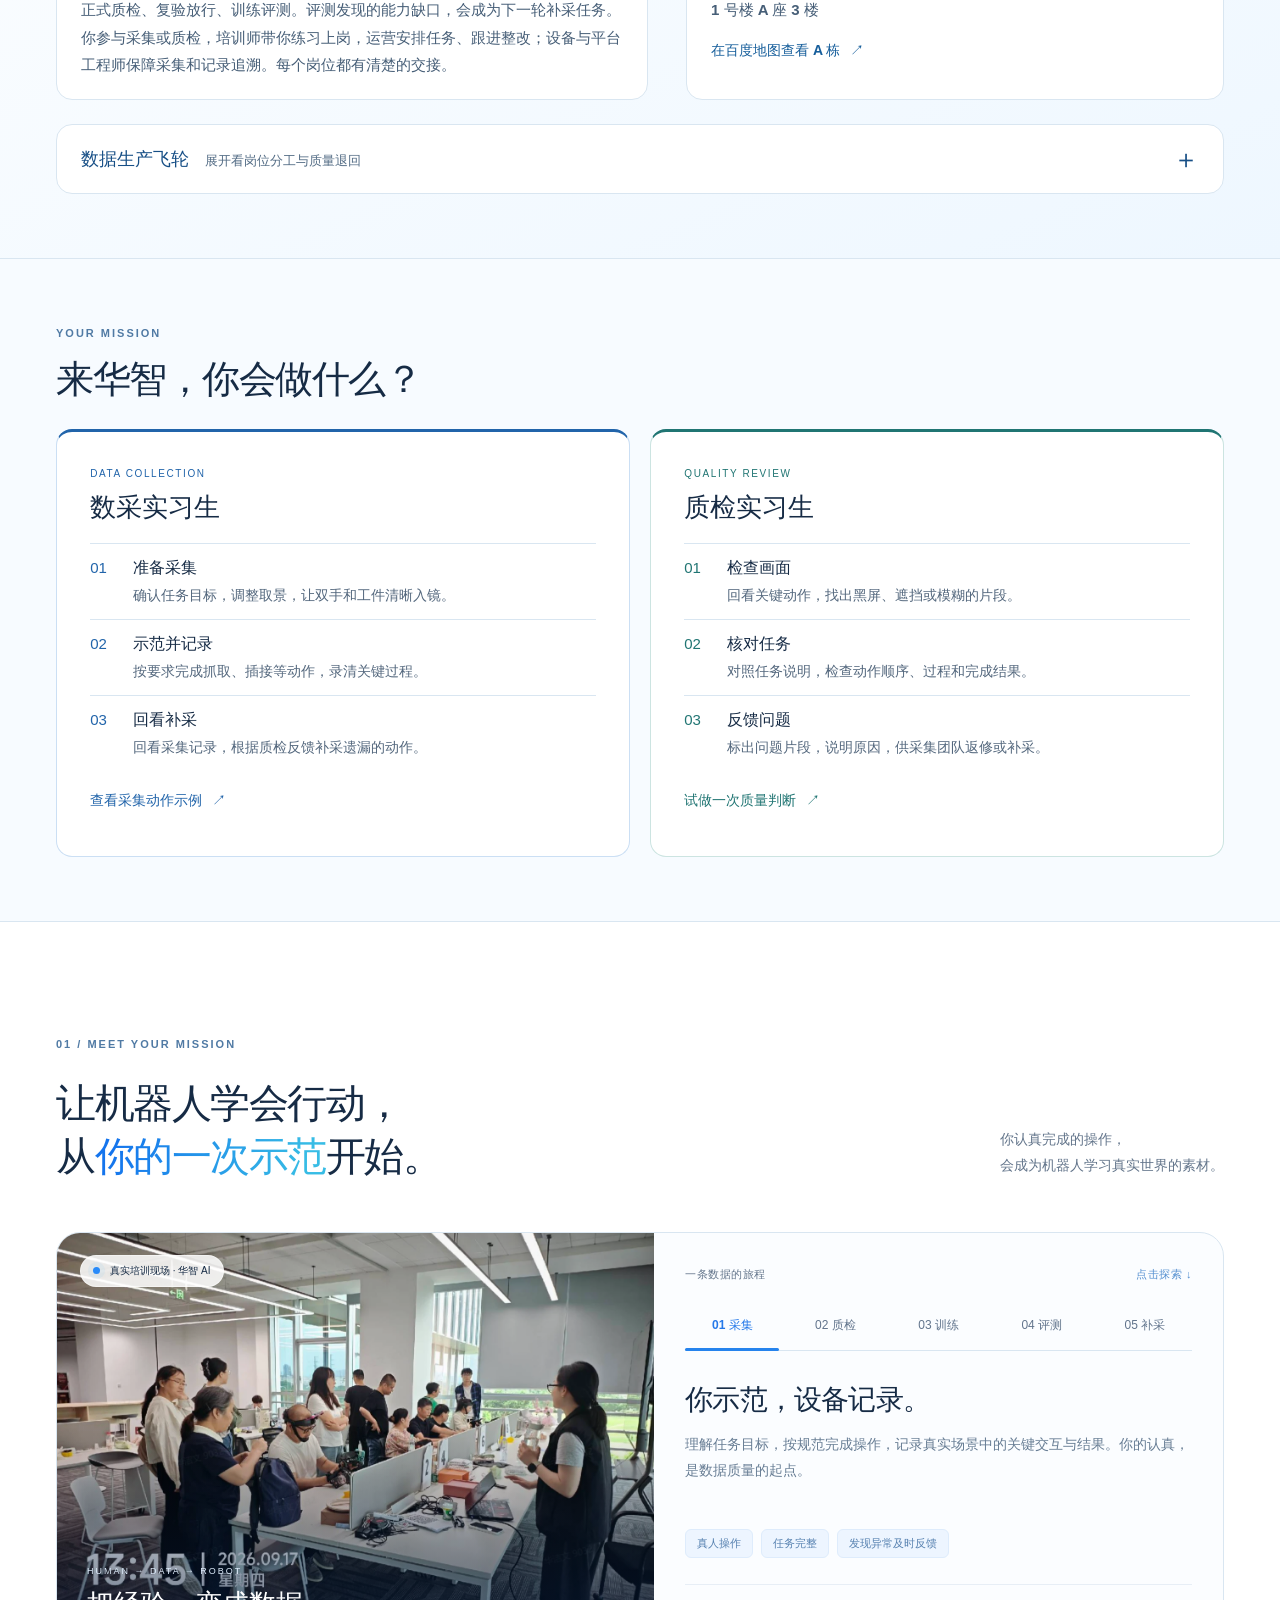
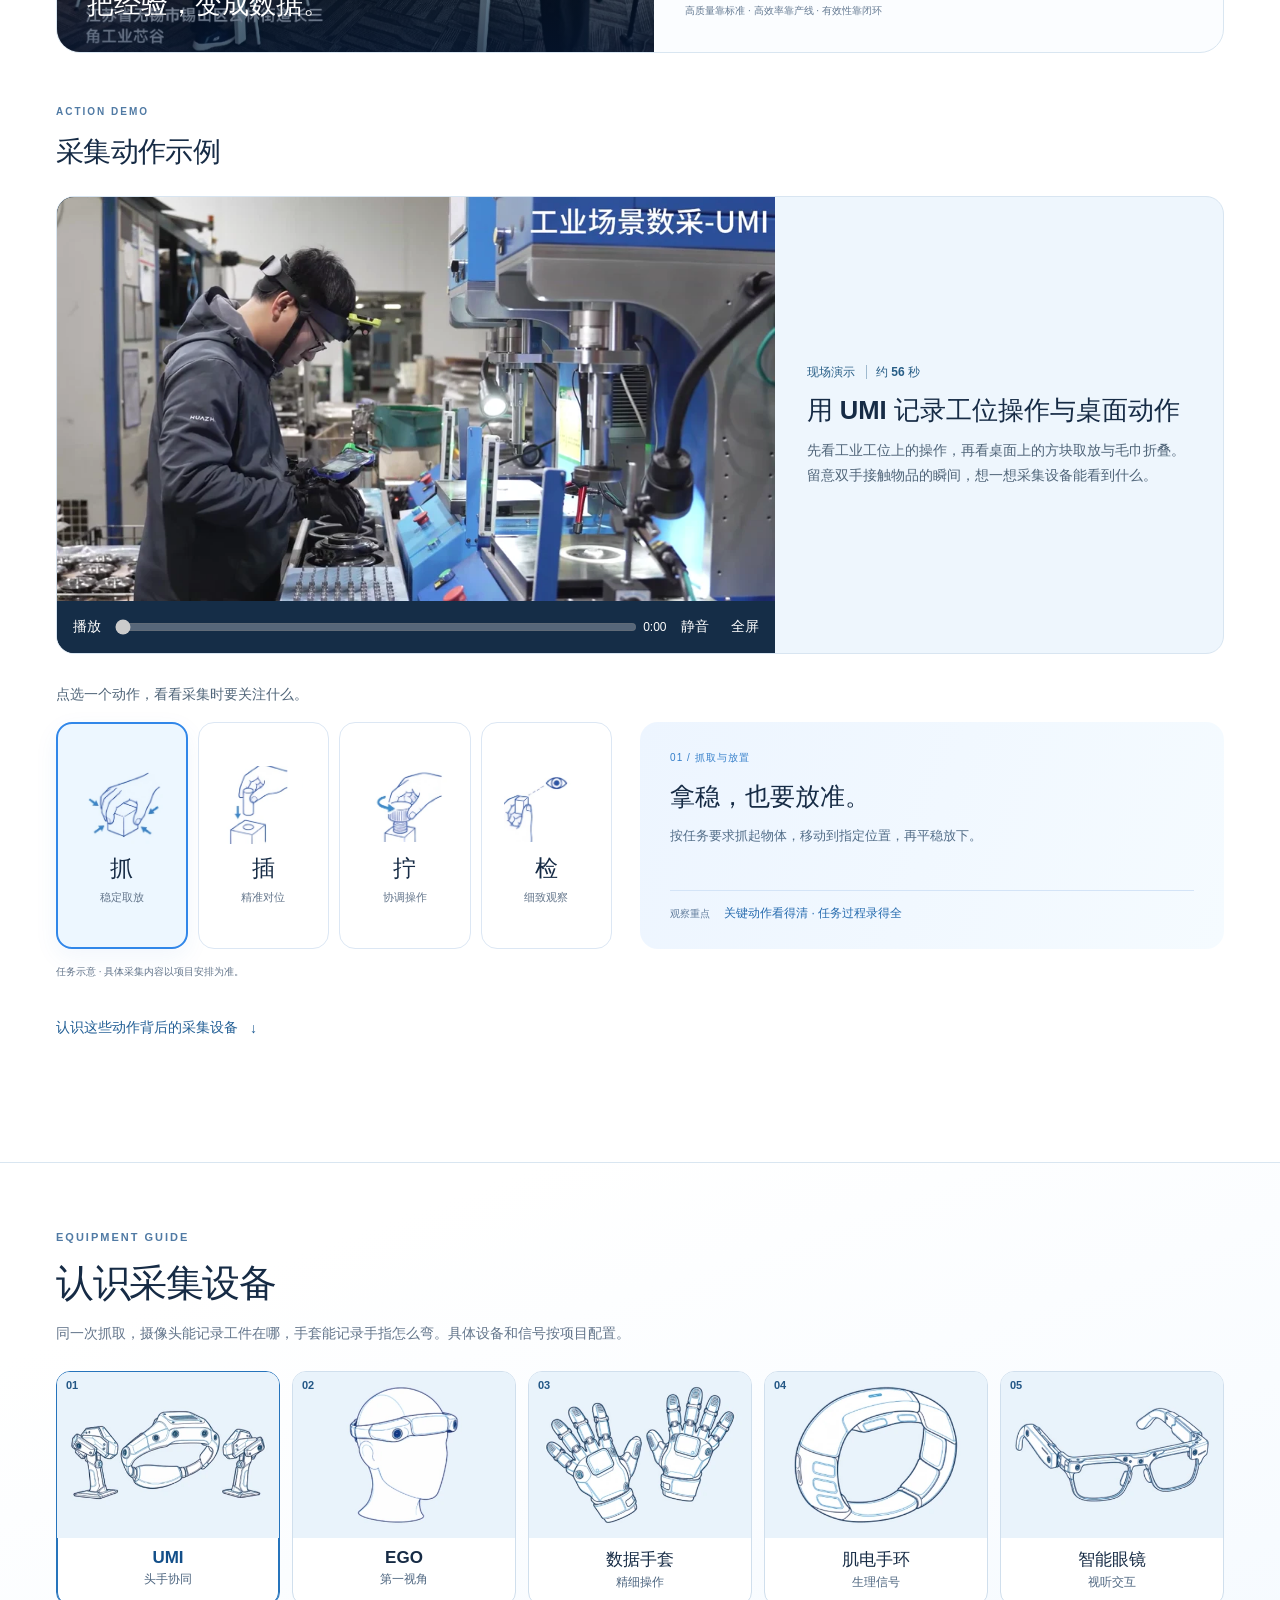
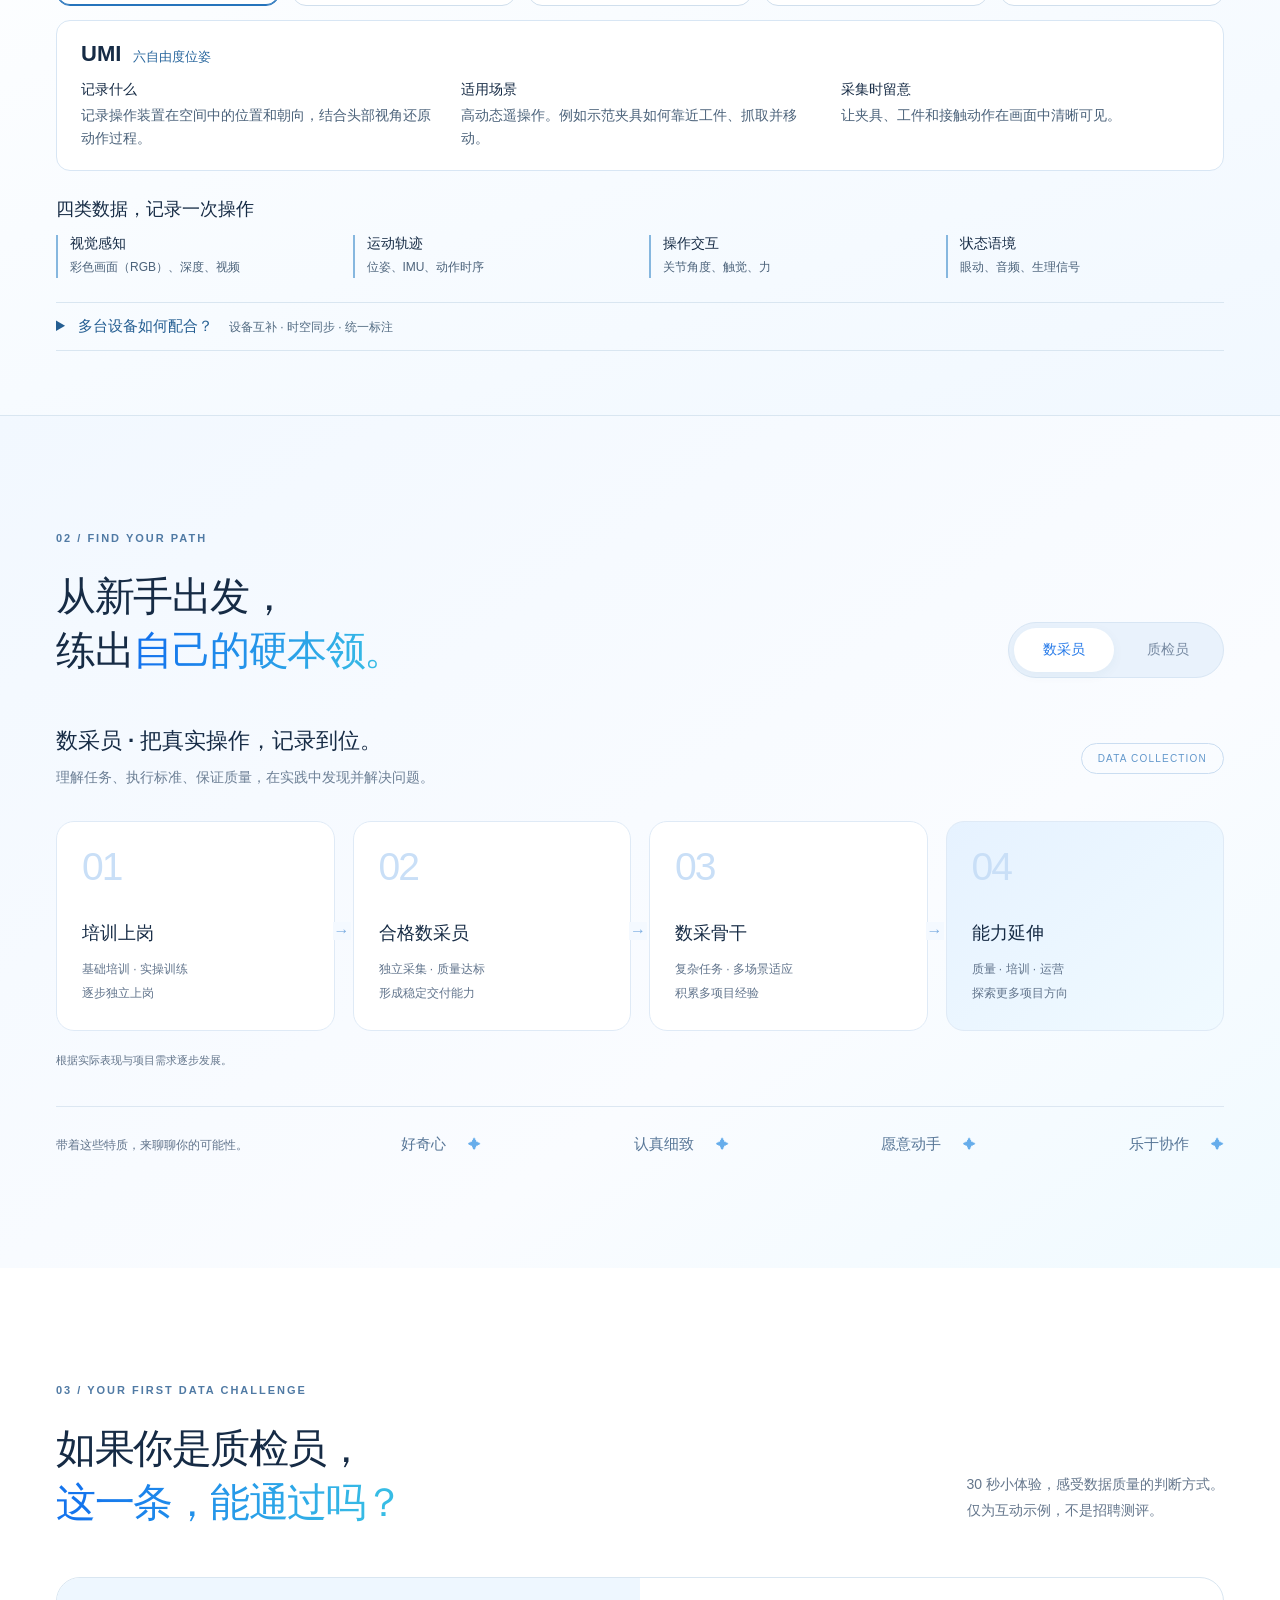
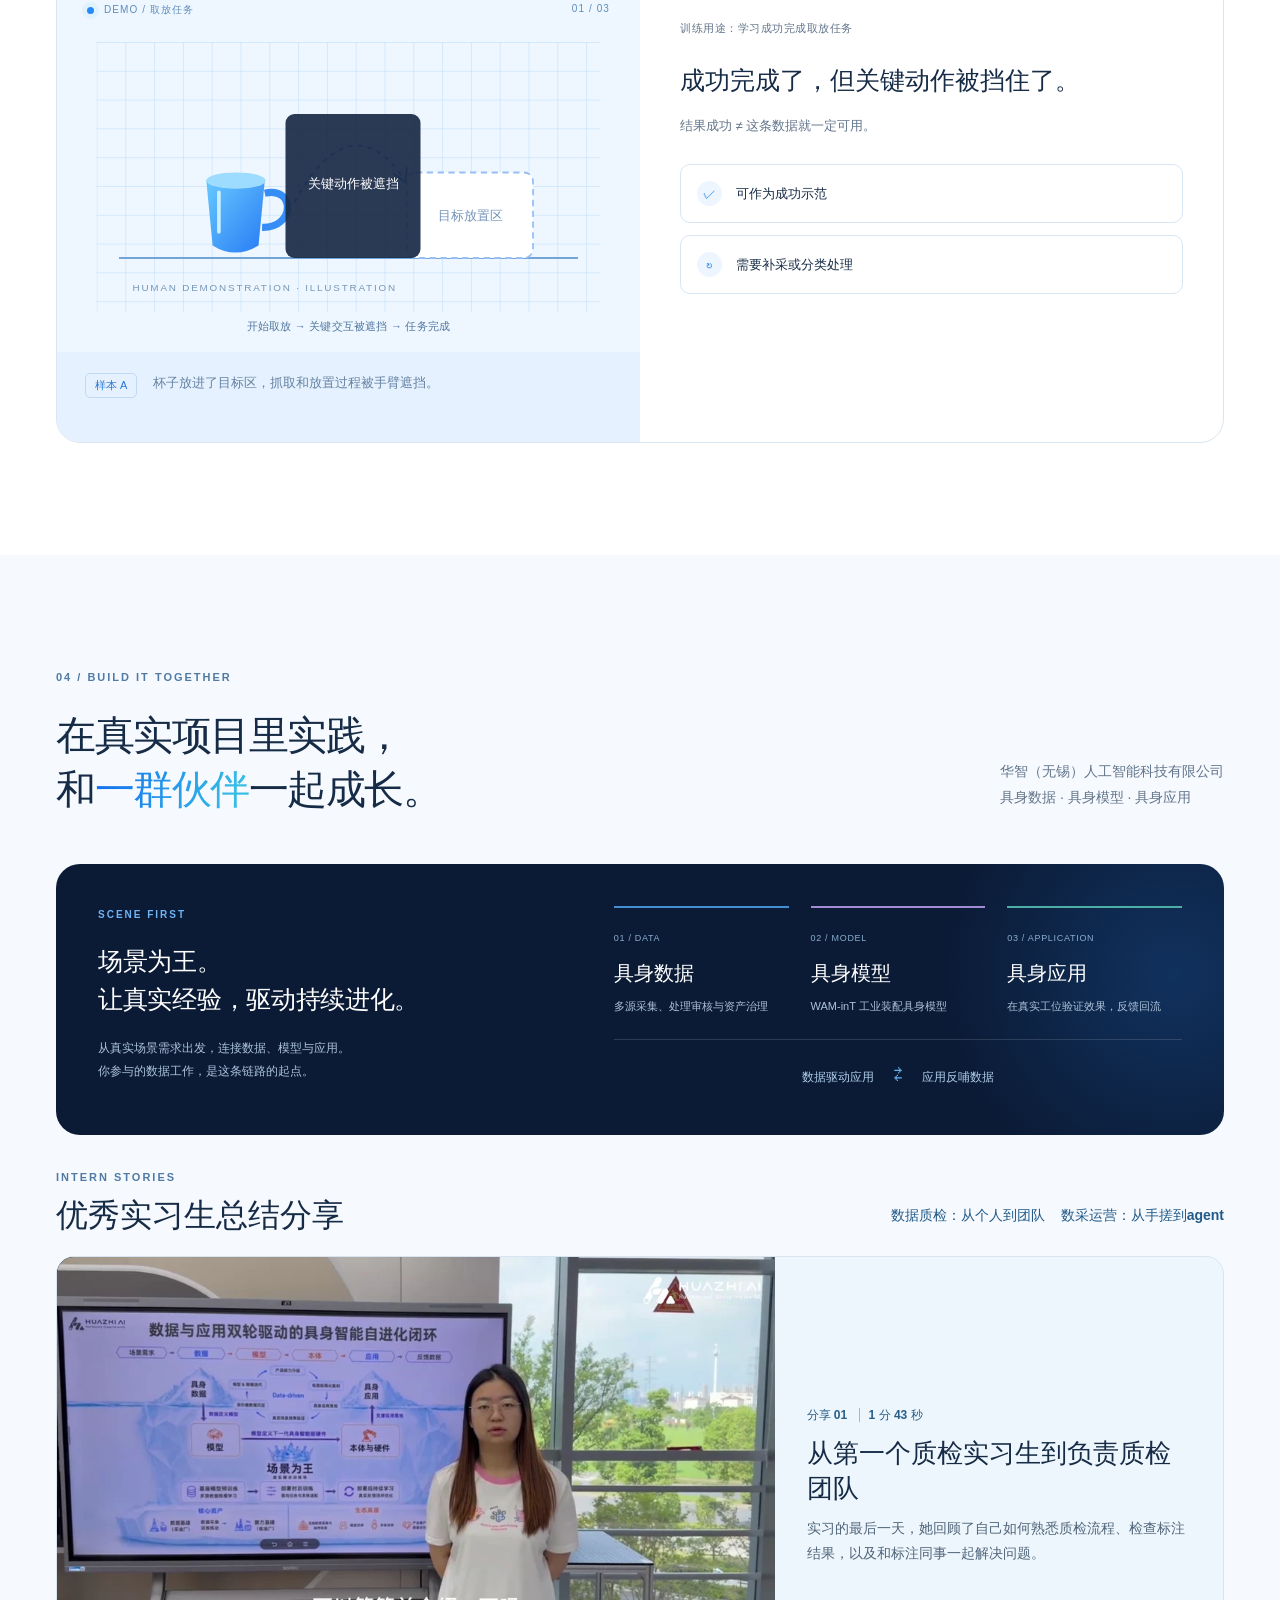
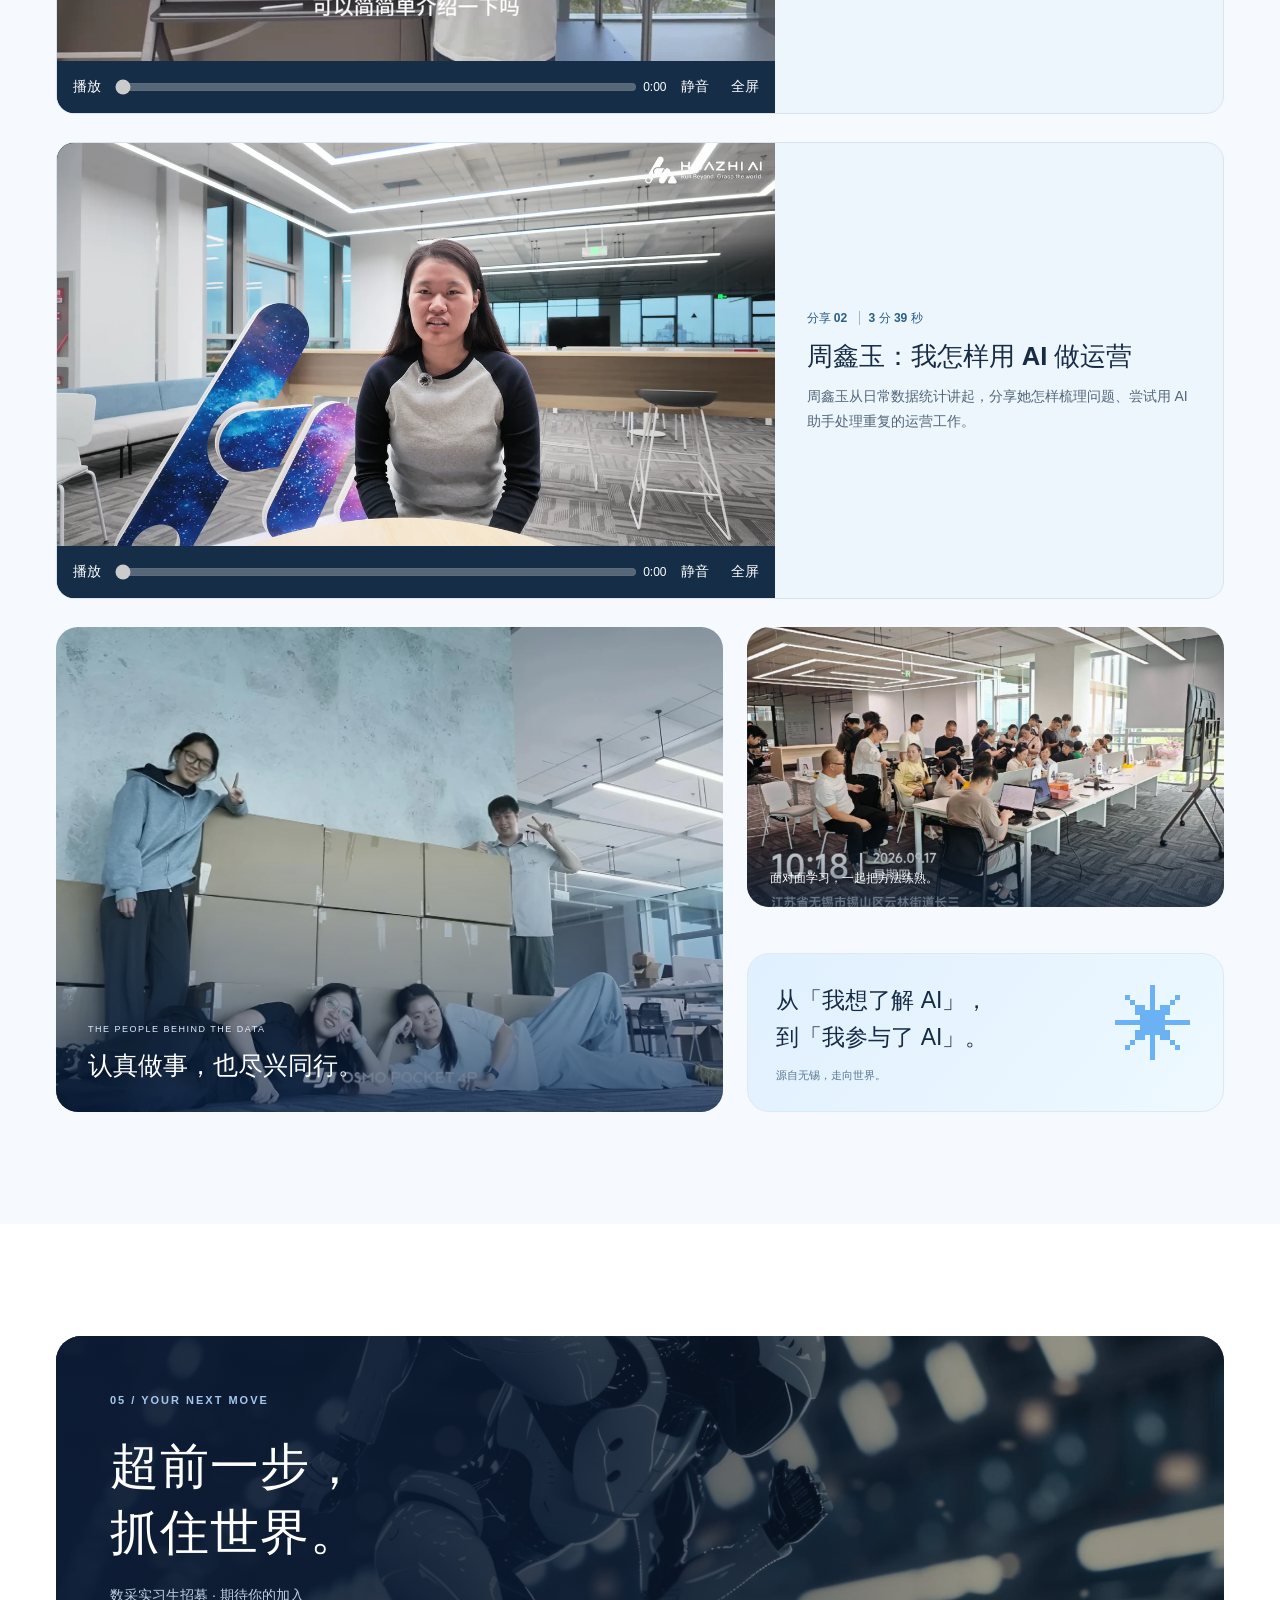
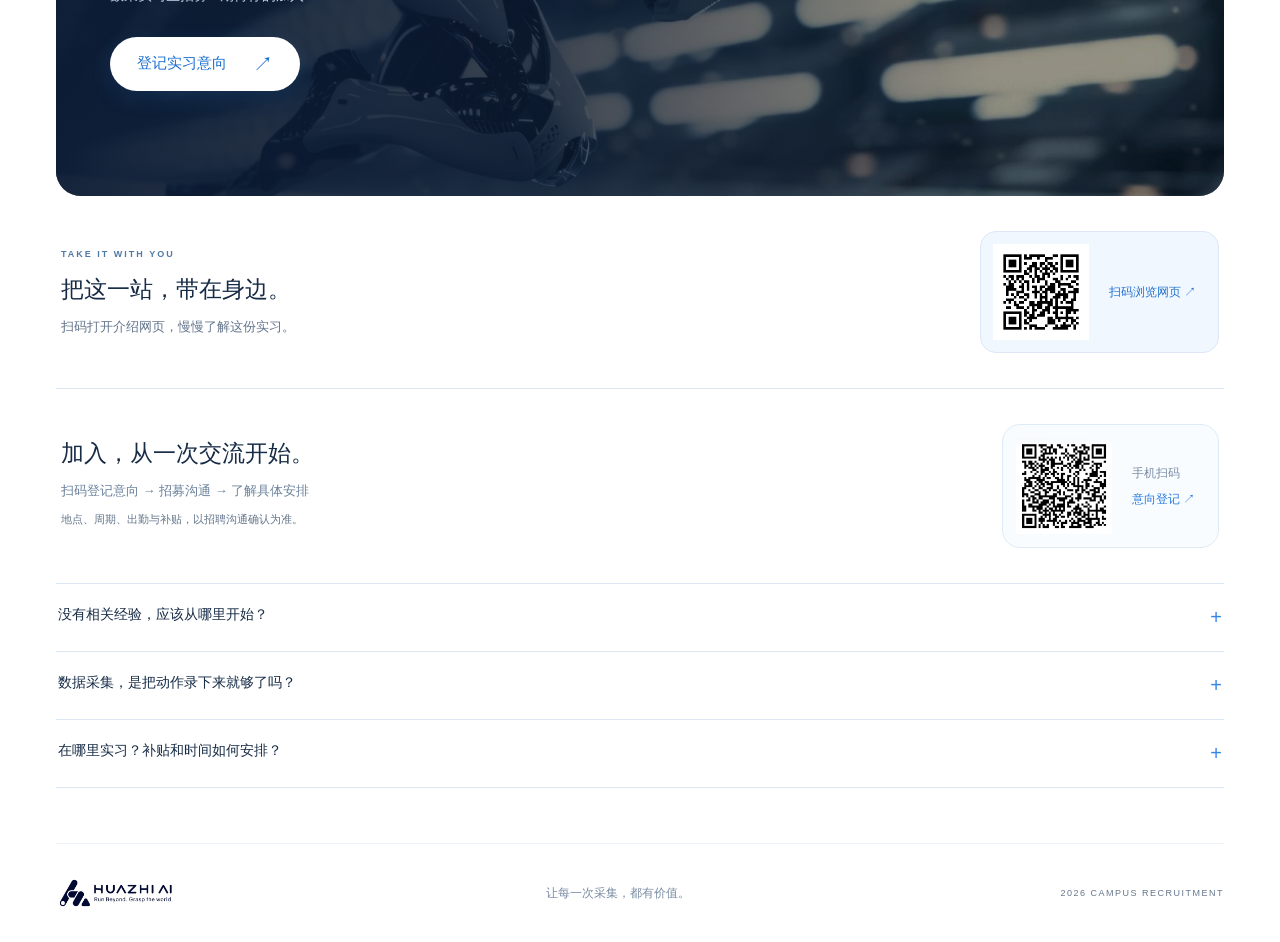
==== commit 5f0d0331: "Update index.html" ====
--- a/index.html
+++ b/index.html
@@ -5,6 +5,64 @@
 <title>华智 AI · 数采实习生招募</title>
 <meta name="description" content="加入华智 AI 数采实习：走进真实场景，参与数据采集与质量检查，用每一次认真操作，帮助机器人理解真实世界。">
 <meta name="robots" content="noindex, nofollow"><meta name="theme-color" content="#e9f5ff"><link rel="icon" href="favicon.svg" type="image/svg+xml"><link rel="stylesheet" href="style.css?v=20261102-stories">
+<style>
+#identity-datawheel { margin-top: 24px; border: 1px solid #d9e6f1; border-radius: 16px; background: #fff; overflow: hidden; }
+#identity-datawheel > summary { display: flex; justify-content: space-between; align-items: center; gap: 16px; min-height: 68px; padding: 18px 24px; color: #174f86; cursor: pointer; list-style: none; }
+#identity-datawheel > summary::-webkit-details-marker { display: none; }
+#identity-datawheel > summary:focus-visible { outline: 3px solid #267bf5; outline-offset: -4px; }
+#identity-datawheel .identity-wheel-label { display: flex; align-items: baseline; flex-wrap: wrap; gap: 5px 16px; }
+#identity-datawheel .identity-wheel-label strong { font-size: 18px; font-weight: 600; }
+#identity-datawheel .identity-wheel-label span { color: #536c85; font-size: 13px; }
+#identity-datawheel .identity-wheel-mark { flex: none; font-size: 26px; line-height: 1; transition: transform .2s; }
+#identity-datawheel[open] > summary { border-bottom: 1px solid #d9e6f1; }
+#identity-datawheel[open] .identity-wheel-mark { transform: rotate(45deg); }
+@media (max-width: 650px) { #identity-datawheel > summary { padding: 16px 18px; } }
+#hz-datawheel{--ink:#162b45;--muted:#536c85;--blue:#267bf5;--cyan:#37b8ef;--line:#d9e6f1;--paper:#f8fbff;--supp:#205d94;container-type:inline-size;isolation:isolate;color:var(--ink);font:400 16px/1.55 "PingFang SC","Microsoft YaHei","Helvetica Neue",Arial,sans-serif;background:linear-gradient(155deg,#fff 12%,#eef7ff);width:100%;text-align:left;-webkit-text-size-adjust:100%}
+#hz-datawheel *,#hz-datawheel *:before,#hz-datawheel *:after{box-sizing:border-box}
+#hz-datawheel h3,#hz-datawheel h4,#hz-datawheel p{margin:0;color:inherit}
+#hz-datawheel button{font:inherit;color:inherit;cursor:pointer;touch-action:manipulation}
+#hz-datawheel button:focus-visible{outline:3px solid #267bf5;outline-offset:3px}
+#hz-datawheel .fw-wrap{max-width:1280px;margin-inline:auto;padding:clamp(16px,2.5cqw,36px) clamp(16px,3.5cqw,52px)}
+#hz-datawheel .fw-header{display:flex;align-items:end;justify-content:space-between;gap:16px;margin-bottom:18px}
+#hz-datawheel .fw-eyebrow{font:bold 10px/1.4 Arial,sans-serif;letter-spacing:2px;color:#47799c;margin:0 0 6px}
+#hz-datawheel h3{font-size:clamp(26px,3cqw,42px);letter-spacing:-.035em;line-height:1.25;font-weight:650}
+#hz-datawheel h3 span{color:#205d94}
+#hz-datawheel .fw-sub{margin-top:6px;font-size:15px;color:#465e77}
+#hz-datawheel .fw-modes{display:inline-flex;padding:4px;border:1px solid var(--line);border-radius:100px;background:#e9f2fc;flex:none}
+#hz-datawheel .fw-modes button{border:0;border-radius:100px;background:transparent;padding:8px 14px;color:#496986;font-size:14px;white-space:nowrap}
+#hz-datawheel .fw-modes [aria-pressed=true]{background:white;color:#1762b7;box-shadow:0 2px 7px #314e7014;font-weight:600}
+#hz-datawheel .fw-main{display:grid;grid-template-columns:minmax(0,1.1fr) minmax(0,1fr);gap:clamp(14px,2.4cqw,36px);align-items:stretch}
+#hz-datawheel .fw-wheelbox,#hz-datawheel .fw-detail{border:1px solid var(--line);border-radius:16px;background:white;min-width:0}
+#hz-datawheel .fw-wheelbox{position:relative;display:grid;place-items:center;background:radial-gradient(ellipse at 48% 48%,#fff 27%,#f0f8ff 100%);overflow:hidden}
+#hz-datawheel .fw-wheel{width:min(100%,440px);display:block;aspect-ratio:1;overflow:visible}
+#hz-datawheel .fw-wheel text{font-family:"PingFang SC","Microsoft YaHei",Arial,sans-serif;text-anchor:middle;dominant-baseline:middle;pointer-events:none}
+#hz-datawheel .fw-slice{fill:#dfedfd;stroke:white;stroke-width:2;transition:fill .2s}
+#hz-datawheel .fw-slice.active{fill:url(#hzfw-active)}
+#hz-datawheel .fw-tip{fill:#45a5e3}#hz-datawheel .fw-lab .stage{fill:#183d62;font-size:17px;font-weight:600}#hz-datawheel .fw-lab .idx{fill:#51718c;font:600 12px Arial,sans-serif}
+#hz-datawheel .fw-owner,#hz-datawheel .fw-lab .owner{font-size:13px;fill:#365e80}#hz-datawheel .fw-lab.active text{fill:white}
+#hz-datawheel .fw-detail{padding:clamp(16px,2cqw,27px);display:flex;flex-direction:column;gap:10px}
+#hz-datawheel .fw-statebar{display:flex;align-items:center;justify-content:space-between;color:#52728e;font:600 11px Arial,sans-serif;letter-spacing:1.4px}
+#hz-datawheel .fw-toggle{border:1px solid #c4d9ef;background:#fff;border-radius:100px;padding:7px 13px;font-size:13px;color:#205d94;min-height:34px}
+#hz-datawheel .fw-line{height:3px;border-radius:9px;background:#e1edf8;overflow:hidden}#hz-datawheel .fw-line b{display:block;background:linear-gradient(90deg,#267bf5,#37b8ef);height:100%;transform-origin:left}
+#hz-datawheel .fw-stage{color:#47799c;font-size:12px}
+#hz-datawheel .fw-detail h4{font-size:clamp(24px,2.35cqw,34px);font-weight:620;line-height:1.3;letter-spacing:-.02em}
+#hz-datawheel .fw-action{font-size:16px;line-height:1.65;color:#354d66;min-height:3.3em}
+#hz-datawheel .fw-facts{margin:0;display:grid;grid-template-columns:55px minmax(0,1fr);font-size:14px;gap:5px 11px;line-height:1.6}
+#hz-datawheel .fw-facts dt{color:#60778c}#hz-datawheel .fw-facts dd{margin:0;color:#174f86;overflow-wrap:anywhere}
+#hz-datawheel .fw-menu{margin-top:auto;padding-top:10px;border-top:1px solid var(--line)}
+#hz-datawheel .fw-menutitle{color:#526e88;font-size:12px;margin-bottom:6px}
+#hz-datawheel .fw-nav{display:flex;flex-wrap:wrap;gap:5px}
+#hz-datawheel .fw-nav button{padding:4px 9px;border:1px solid #d9e6f1;border-radius:7px;background:white;color:#40607b;font-size:13px;line-height:1.5}
+#hz-datawheel .fw-nav button[aria-pressed=true]{background:#eaf4ff;border-color:#82b7f5;color:#185cae}
+#hz-datawheel .fw-below{display:grid;grid-template-columns:1fr 1fr;gap:clamp(14px,2.4cqw,36px);margin-top:14px}
+#hz-datawheel .fw-support{border:1px solid var(--line);border-radius:16px;background:#fff;padding:12px 18px;color:#465e77;font-size:14px;line-height:1.65}
+#hz-datawheel .fw-support strong{font-size:16px;color:#174f86;font-weight:600}
+#hz-datawheel .fw-foot{margin-top:11px;display:flex;justify-content:space-between;color:#526e87;font-size:12px;gap:12px;flex-wrap:wrap}
+#hz-datawheel .fw-hidden{position:absolute;width:1px;height:1px;margin:-1px;overflow:hidden;clip-path:inset(50%)}
+@container(max-width:790px){#hz-datawheel .fw-wrap{padding:18px}#hz-datawheel .fw-header{align-items:start}#hz-datawheel .fw-main{grid-template-columns:minmax(0,.96fr) minmax(0,1fr);gap:12px}#hz-datawheel .fw-sub{font-size:13px}#hz-datawheel .fw-detail{gap:8px}#hz-datawheel .fw-action{font-size:14px}#hz-datawheel .fw-nav button{font-size:12px;padding:5px 7px}#hz-datawheel .fw-modes button{font-size:12px;padding:7px 10px}}
+@container(max-width:620px){#hz-datawheel .fw-header{display:block}#hz-datawheel .fw-modes{margin-top:12px}#hz-datawheel .fw-main,#hz-datawheel .fw-below{grid-template-columns:minmax(0,1fr)}#hz-datawheel .fw-wheel{width:min(90%,390px)}#hz-datawheel .fw-wheelbox{padding-block:6px}#hz-datawheel .fw-wrap{padding:15px 12px}#hz-datawheel .fw-below{gap:8px}#hz-datawheel .fw-detail h4{font-size:24px}#hz-datawheel .fw-action{min-height:0}#hz-datawheel .fw-foot{gap:4px}#hz-datawheel .fw-lab .stage{font-size:19px}#hz-datawheel .fw-lab .idx{font-size:16px}#hz-datawheel .fw-owner,#hz-datawheel .fw-lab .owner{font-size:16px}}
+@media(pointer:coarse){#hz-datawheel .fw-toggle,#hz-datawheel .fw-modes button,#hz-datawheel .fw-nav button{min-height:44px}}
+</style>
 </head>
 <body>
 <a class="skip-link" href="#about">跳到主要内容</a>
@@ -38,7 +96,8 @@
     <div class="identity-footer">
       <article class="identity-department">
         <h3>具身数据科学部</h3>
-        <p>我们把人的操作示范整理成机器人可以学习的数据。运营团队组织采集任务，培训团队带大家练习设备操作，质检团队核验样本、反馈问题。你会在这些伙伴的支持下，参与数据采集或质量检查。</p>
+        <p>我们让数据沿着一条飞轮持续迭代：定义任务、招募上岗、执行采集、预检纠偏、正式质检、复验放行、训练评测。评测发现的能力缺口，会成为下一轮补采任务。</p>
+        <p>你参与采集或质检，培训师带你练习上岗，运营安排任务、跟进整改；设备与平台工程师保障采集和记录追溯。每个岗位都有清楚的交接。</p>
       </article>
       <section class="company-location" id="location" aria-labelledby="location-title">
         <h3 id="location-title"><svg width="20" height="20" viewBox="0 0 24 24" fill="none" stroke="currentColor" stroke-width="1.7" aria-hidden="true"><path d="M20 10c0 5-8 12-8 12S4 15 4 10a8 8 0 1 1 16 0Z"/><circle cx="12" cy="10" r="2.5"/></svg>公司位置</h3>
@@ -46,6 +105,155 @@
         <a class="location-link" href="https://api.map.baidu.com/place/detail?uid=377add8473e5394af4231078&amp;output=html&amp;src=webapp.huazhi.recruit" target="_blank" rel="noopener noreferrer">在百度地图查看 A 栋 <span aria-hidden="true">↗</span></a>
       </section>
     </div>
+    <details id="identity-datawheel">
+      <summary><span class="identity-wheel-label"><strong>数据生产飞轮</strong><span>展开看岗位分工与质量退回</span></span><span class="identity-wheel-mark" aria-hidden="true">＋</span></summary>
+<section id="hz-datawheel" lang="zh-CN" aria-labelledby="datawheel-title">
+<div class="fw-wrap">
+<noscript><p class="fw-sub">生产闭环：定义任务、招募上岗、执行采集、预检纠偏、正式质检、复验放行、训练评测；评测发现的能力缺口用于下一轮补采。启用 JavaScript 后可逐项查看岗位分工和质量退回流程。</p></noscript>
+<header class="fw-header">
+<div><p class="fw-eyebrow" lang="en">HUAZHI AI · DATA OPERATIONS</p><h3 id="datawheel-title">具身智能<span>数据生产飞轮</span></h3><p class="fw-sub">从任务定义到模型评测，用能力缺口决定下一轮补采。</p></div>
+<div class="fw-modes" role="group" aria-label="演示流程"><button type="button" data-mode="main" aria-pressed="true">生产闭环</button><button type="button" data-mode="qa" aria-pressed="false">质量退回</button></div>
+</header>
+<div class="fw-main">
+<div class="fw-wheelbox">
+<svg class="fw-wheel" viewBox="0 0 480 480" role="img" aria-label="由七个岗位环节组成的旋转飞轮，岗位详情在右侧或下方显示。">
+<defs><linearGradient id="hzfw-active" x1="0" y1="0" x2="1" y2="1" gradientUnits="objectBoundingBox"><stop stop-color="#186dd7"/><stop offset="1" stop-color="#2183cb"/></linearGradient></defs>
+<g transform="translate(240,240)">
+<circle r="219" fill="none" stroke="#c5dae9"/><g class="fw-ticks"></g><g class="fw-rotor"></g><g class="fw-labels"></g>
+<circle r="101" fill="#f7fbff"/>
+<text y="-20" fill="#183d62" font-size="17" font-weight="600">运营统筹</text><text y="4" class="fw-owner" font-weight="400">数据运营负责人</text><text y="30" fill="#526e88" font-size="12">优先级 · 资源 · 交期</text>
+<path d="M-7,-220 L7,-220 L0,-208 Z" fill="#1e69bc"/>
+</g></svg></div>
+<section class="fw-detail" aria-label="当前岗位与交接">
+<div class="fw-statebar"><span class="fw-count"></span><button class="fw-toggle" type="button" aria-pressed="false">播放</button></div>
+<div class="fw-line"><b></b></div><p class="fw-stage"></p>
+<h4 class="fw-role"></h4><p class="fw-action"></p>
+<dl class="fw-facts"><dt>交付物</dt><dd class="fw-out"></dd><dt>下一站</dt><dd class="fw-next"></dd></dl>
+<div class="fw-menu"><p class="fw-menutitle">选择岗位，暂停查看</p><div class="fw-nav" role="group" aria-label="选取环节"></div></div>
+</section></div>
+<div class="fw-below">
+<div class="fw-support"><strong>设备与采集工程师</strong><br>校准设备、核对同步，处理工位故障并验证复机。</div>
+<div class="fw-support"><strong>数据平台工程师</strong><br>校验入库数据，关联样本编号、质检记录和训练版本。</div>
+</div>
+<div class="fw-foot"><span>具身数据科学部 · 数据运营团队</span></div>
+<div class="fw-hidden" role="status" aria-live="polite"></div>
+</div>
+<script>
+(()=>{
+ const root=document.getElementById('hz-datawheel');
+ if(!root || root.dataset.ready)return;
+ root.dataset.ready='1';
+ const disclosure=root.closest('details');
+ const get=s=>root.querySelector(s),ns='http://www.w3.org/2000/svg';
+ const main=[
+ ['定义任务','数据需求负责人','把模型能力缺口拆成任务、场景配额和验收要求，与需求方确认采集用途。','任务卡与采集配方','培训师按任务要求准备人员。'],
+ ['招募上岗','培训师','按岗位缺口招募成员，组织筛选、试做、培训和复训，与用人岗位确认上岗资格。','可排班名单与首班辅导要求','数采运营派工，数采员按卡执行。'],
+ ['执行采集','数采员','检查工位，按任务卡采集并自查。标明成功、失败或恢复，上传可追溯的记录。','采集记录、任务与设备版本、结果标签','数采运营查收并预检。'],
+ ['预检纠偏','数采运营','排班派工、预检数据，将问题反馈到数采员并跟踪整改。减少等待和返工，提高每工时合格产出。','送检清单、问题证据与整改记录','质检人员按当版规则独立判定。'],
+ ['正式质检','质检人员','按当版规则独立判定受检样本，标出问题帧、对应规则和证据，提交争议项。','样本判定与缺陷证据','质检运营安排复核、隔离或放行。'],
+ ['复验放行','质检运营','组织抽检与复验，签署批次放行结论。优化派单和回放用时，用独立复核检查误放、误退。','批次放行清单、隔离范围与版本','数采运营按清单交付，验收后的数据版本进入训练。'],
+ ['训练评测','算法评测负责人','按版本训练，在独立场景评测技能表现，记录改善和仍存在的能力缺口。','评测结果与下一轮补采建议','数据需求负责人调整配方，回到任务定义。']
+ ];
+ const qa=[
+ ['正式退回','质检人员','定位缺失的起始画面，关联记录编号、问题帧与当版规则，提交退回依据。','退回记录与对应证据','数采运营接单并反馈到人。'],
+ ['反馈到人','数采运营','将问题帧、具体改法和提交时限反馈给数采员。重复的操作问题请培训师协助带练。','整改要求、负责人和截止时间','数采员执行整改或补采。'],
+ ['整改补采','数采员','按反馈完成同类任务，保留原记录，并把新样本与原编号关联。','带新旧关联的整改记录','数采运营重新预检。'],
+ ['预检再送','数采运营','回看新样本的起止、关键画面与必填信息，将原缺陷证据和整改结果一起送检。','复验清单及整改证据','质量岗按原判据复验。'],
+ ['正式复验','质检运营','安排质检员独立复验。此处演示复验通过的批次，签署放行结论，返回生产主线。','复验记录与批次处置结论','数采运营按放行清单交付。']
+ ];
+ const flows={main,qa},sec=5.2,reduce=matchMedia('(prefers-reduced-motion: reduce)');
+ let mode='main',phase=0,play=false,prior=null,shown=-1,raf=0,labels=[],slices=[],buttons=[];
+ const rotor=get('.fw-rotor'),labelRoot=get('.fw-labels'),nav=get('.fw-nav');
+ const mod=(v,n)=>((v%n)+n)%n;
+ const pos=(r,a)=>[r*Math.cos(a*Math.PI/180),r*Math.sin(a*Math.PI/180)];
+ function svg(tag,attrs,parent,txt){
+  const e=document.createElementNS(ns,tag);for(const [k,v] of Object.entries(attrs))e.setAttribute(k,v);
+  if(txt!==undefined)e.textContent=txt;parent.appendChild(e);return e;
+ }
+ function shape(a,b){
+  const p=(r,t)=>pos(r,t).map(n=>n.toFixed(3)).join(' ');
+  return 'M '+p(199,a)+' A199 199 0 0 1 '+p(199,b)+' L '+p(155,b+4.3)+' L '+p(111,b)+' A111 111 0 0 0 '+p(111,a)+' L '+p(155,a+4.3)+' Z';
+ }
+ const ticks=get('.fw-ticks');
+ for(let i=0;i<84;i++){const a=i*360/84,p=pos(i%4?213:209,a),q=pos(217,a);svg('line',{x1:p[0],y1:p[1],x2:q[0],y2:q[1],stroke:i%4?'#d0e0ec':'#7ea6c8','stroke-width':i%4?1:1.6},ticks)}
+ function build(){
+  shown=-1; prior=null;rotor.replaceChildren();labelRoot.replaceChildren();nav.replaceChildren();
+  slices=[];labels=[];buttons=[];
+  const data=flows[mode],step=360/data.length;
+  data.forEach((item,i)=>{
+   const a=-90-i*step;
+   slices.push(svg('path',{d:shape(a-step/2+1,a+step/2-1),class:'fw-slice'},rotor));
+   const lab=svg('g',{class:'fw-lab'},labelRoot);labels.push(lab);
+   svg('text',{y:-22,class:'idx'},lab,String(i+1).padStart(2,'0'));
+   svg('text',{y:0,class:'stage'},lab,item[0]);
+   svg('text',{y:22,class:'owner'},lab,item[1].replace('数据需求负责人','数据需求').replace('算法评测负责人','算法评测'));
+   const btn=document.createElement('button');btn.type='button';
+   btn.textContent=mode==='qa'?item[0]:item[1];btn.setAttribute('aria-label','查看'+item[0]+'，'+item[1]);
+   btn.addEventListener('click',()=>{phase=i;play=false;prior=null;render();schedule();save();status('已暂停，'+item[0]+'，'+item[1])});
+   nav.appendChild(btn);buttons.push(btn);
+  });
+  get('.fw-wheel').setAttribute('aria-label',mode==='main'?'生产飞轮包含七个环节，可选择下方岗位查看详情，或播放动画。':'质量退回流程，依次演示退回、反馈、整改、预检与复验。');
+  root.querySelectorAll('[data-mode]').forEach(b=>b.setAttribute('aria-pressed',String(b.dataset.mode===mode)));
+  render();
+ }
+ const status=t=>{get('[role=status]').textContent=t};
+ function render(){
+  const data=flows[mode],n=data.length,step=360/n,deg=phase*step,idx=mod(Math.floor(phase+.5),n);
+  rotor.setAttribute('transform','rotate('+deg.toFixed(3)+')');
+  labels.forEach((g,i)=>{const [x,y]=pos(156,-90-i*step+deg);g.setAttribute('transform','translate('+x.toFixed(3)+' '+y.toFixed(3)+')')});
+  if(shown!==idx){
+   const item=data[idx];shown=idx;
+   slices.forEach((e,i)=>e.classList.toggle('active',i===idx));labels.forEach((e,i)=>e.classList.toggle('active',i===idx));
+   buttons.forEach((e,i)=>e.setAttribute('aria-pressed',String(i===idx)));
+   get('.fw-count').textContent=(mode==='main'?'PRODUCTION':'QUALITY REVIEW')+'   '+String(idx+1).padStart(2,'0')+' / '+String(n).padStart(2,'0');
+   get('.fw-stage').textContent=item[0];get('.fw-role').textContent=item[1];get('.fw-action').textContent=item[2];get('.fw-out').textContent=item[3];get('.fw-next').textContent=item[4];
+   get('.fw-line b').style.transform='scaleX('+((idx+1)/n)+')';
+  }
+  const toggle=get('.fw-toggle');const label=play?'暂停':'播放';
+  if(toggle.textContent!==label)toggle.textContent=label;
+  toggle.setAttribute('aria-label',play?'暂停轮盘转动':'播放轮盘动画');
+  toggle.setAttribute('aria-pressed',String(play));
+ }
+ function schedule(){
+  if(raf)cancelAnimationFrame(raf);
+  raf=0;
+  if(play&&disclosure.open&&!document.hidden&&root.isConnected)raf=requestAnimationFrame(frame);
+ }
+ function frame(now){
+  raf=0;if(!play||!disclosure.open||document.hidden||!root.isConnected){prior=null;return}
+  const delta=prior===null?0:Math.min((now-prior)/1000,.15);
+  prior=now;phase+=delta/sec;
+  if(mode==='qa'&&phase>=qa.length-.5){mode='main';phase=5;build()}
+  else phase=mod(phase,flows[mode].length);
+  render();raf=requestAnimationFrame(frame);
+ }
+ function save(){
+  const w=window.openai;if(!w?.setWidgetState)return;
+  Promise.resolve(w.setWidgetState({modelContent:{mode,step:shown+1,playing:play},privateContent:{phase}})).catch(()=>{});
+ }
+ function restored(state){
+  const m=state?.modelContent,s=state?.privateContent;
+  if(!m||!Object.hasOwn(flows,m.mode))return false;
+  mode=m.mode; const n=flows[mode].length;
+  phase=Number.isFinite(s?.phase)?mod(s.phase,n):mod((Number(m.step)||1)-1,n);play=false;
+  return true;
+ }
+ get('.fw-toggle').addEventListener('click',()=>{play=!play;prior=null;render();schedule();save();status(play?'播放中':'已暂停')});
+ root.querySelectorAll('[data-mode]').forEach(b=>b.addEventListener('click',()=>{
+  if(mode===b.dataset.mode)return;mode=b.dataset.mode;phase=0;play=false;build();schedule();save();status(mode==='qa'?'质量退回演示':'生产闭环演示');
+ }));
+ disclosure.addEventListener('toggle',()=>{
+  if(!disclosure.open){play=false;prior=null;render();save()}
+  schedule();
+ });
+ document.addEventListener('visibilitychange',()=>{prior=null;schedule()});
+ reduce.addEventListener('change',e=>{if(e.matches){play=false;prior=null;render();schedule()}});
+ window.addEventListener('openai:set_globals',e=>{if(restored(e.detail?.globals?.widgetState)){build();schedule()}});
+ restored(window.openai?.widgetState);build();schedule();
+})();
+</script>
+</section>
+    </details>
   </div>
 </section>
 <section class="mission chapter" id="mission" tabindex="-1" data-title="两种实习岗位" aria-labelledby="mission-title">
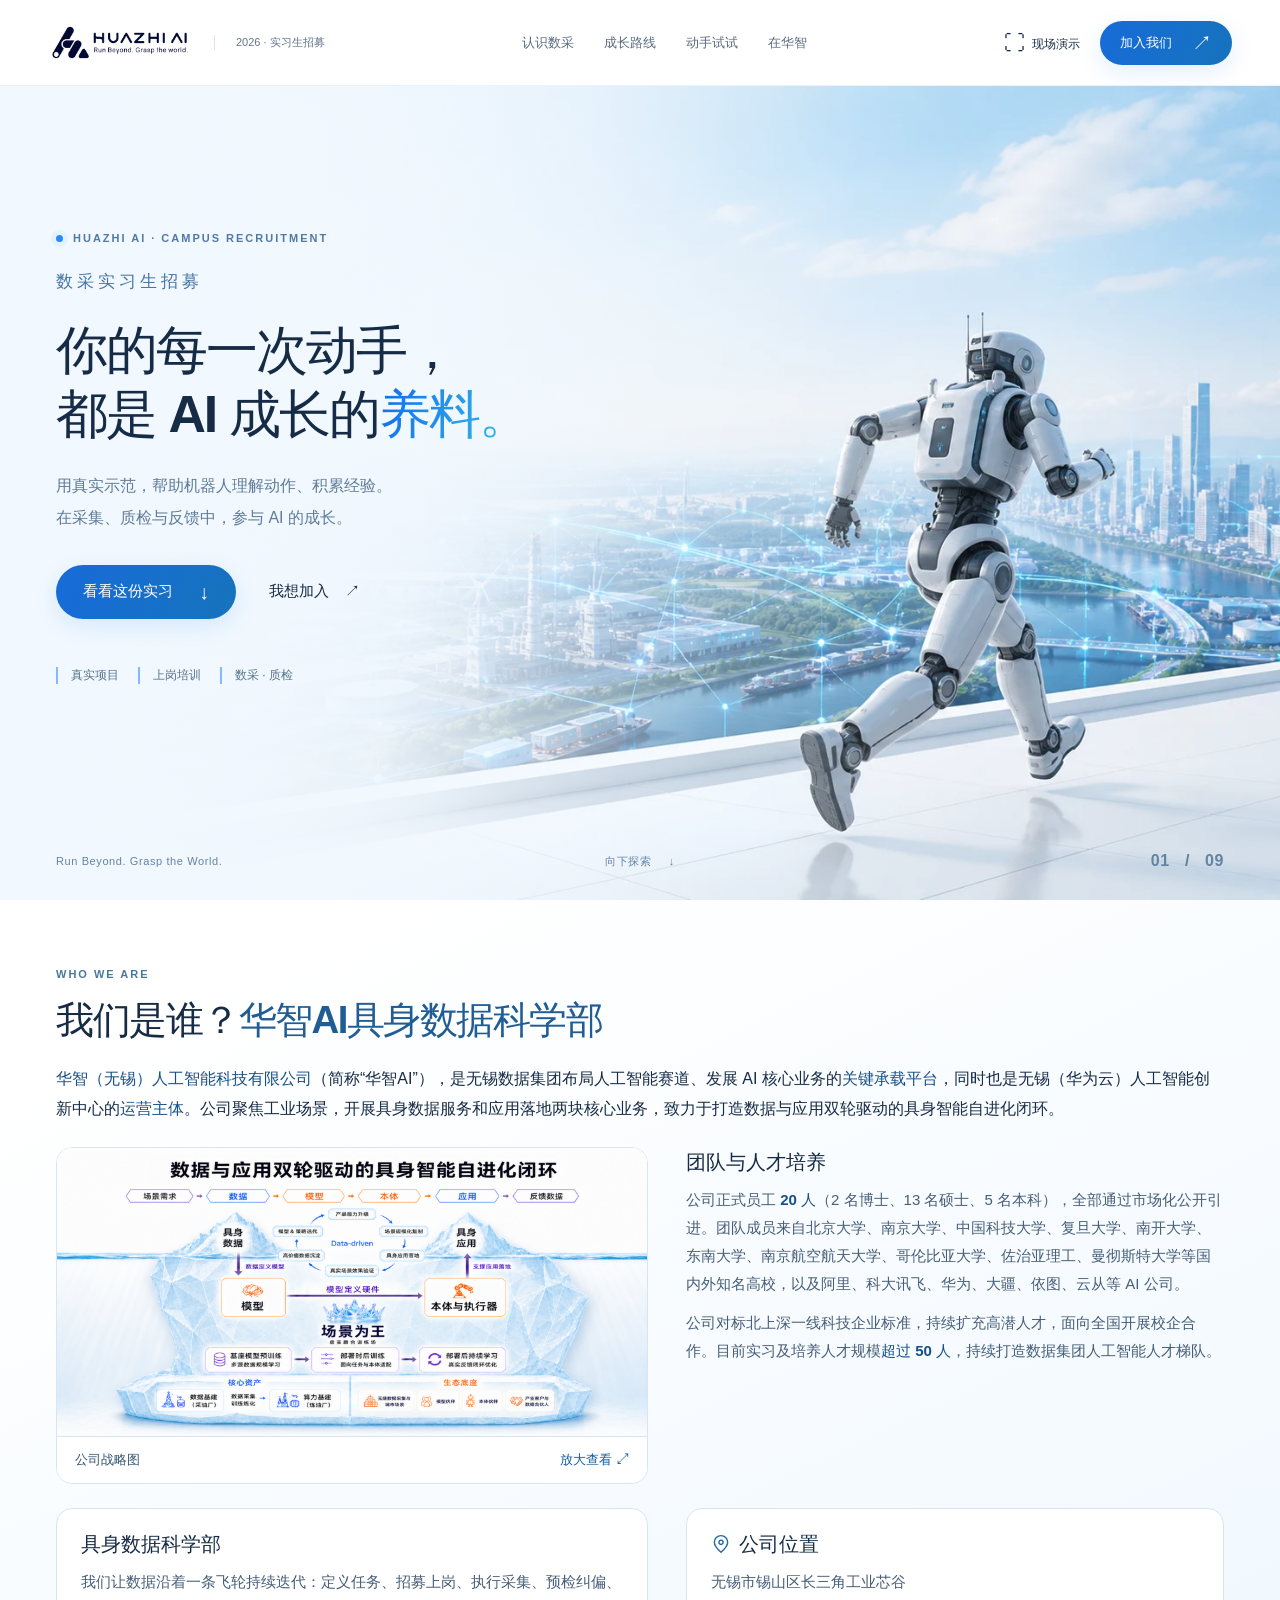
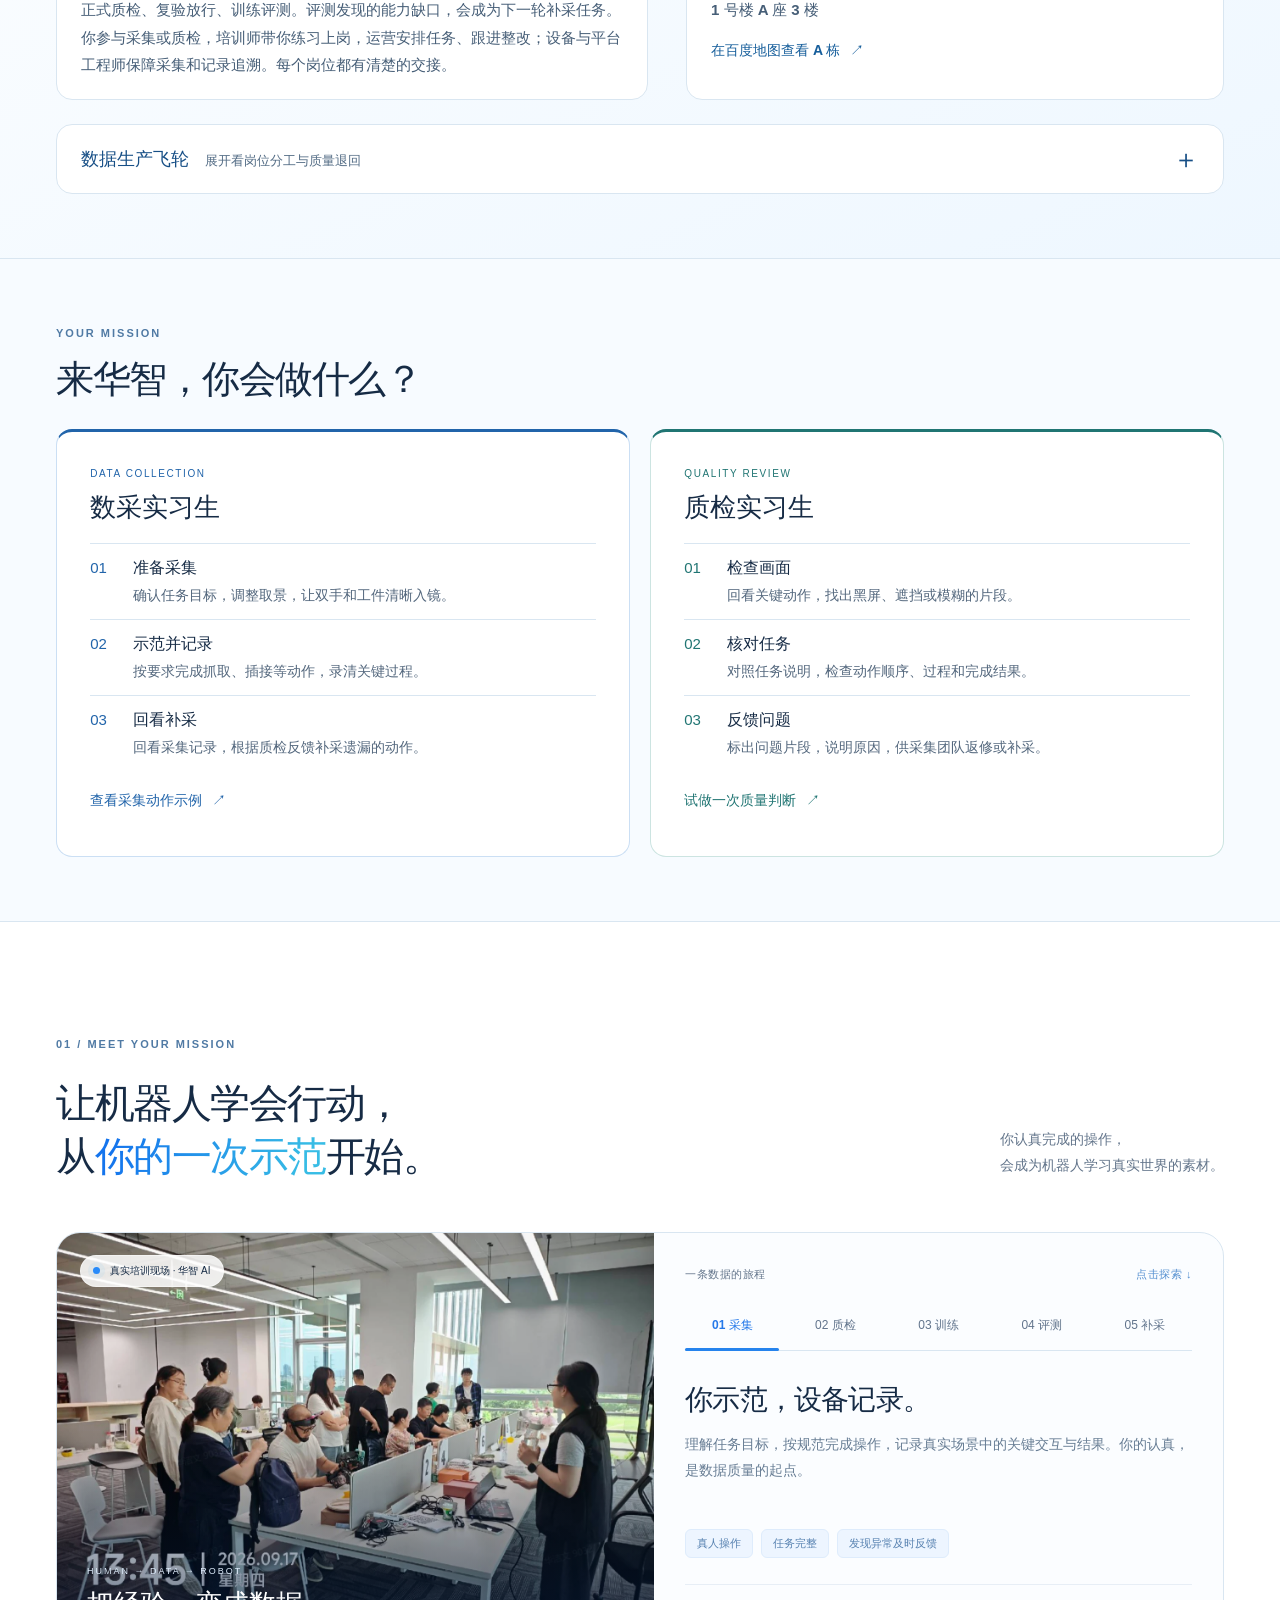
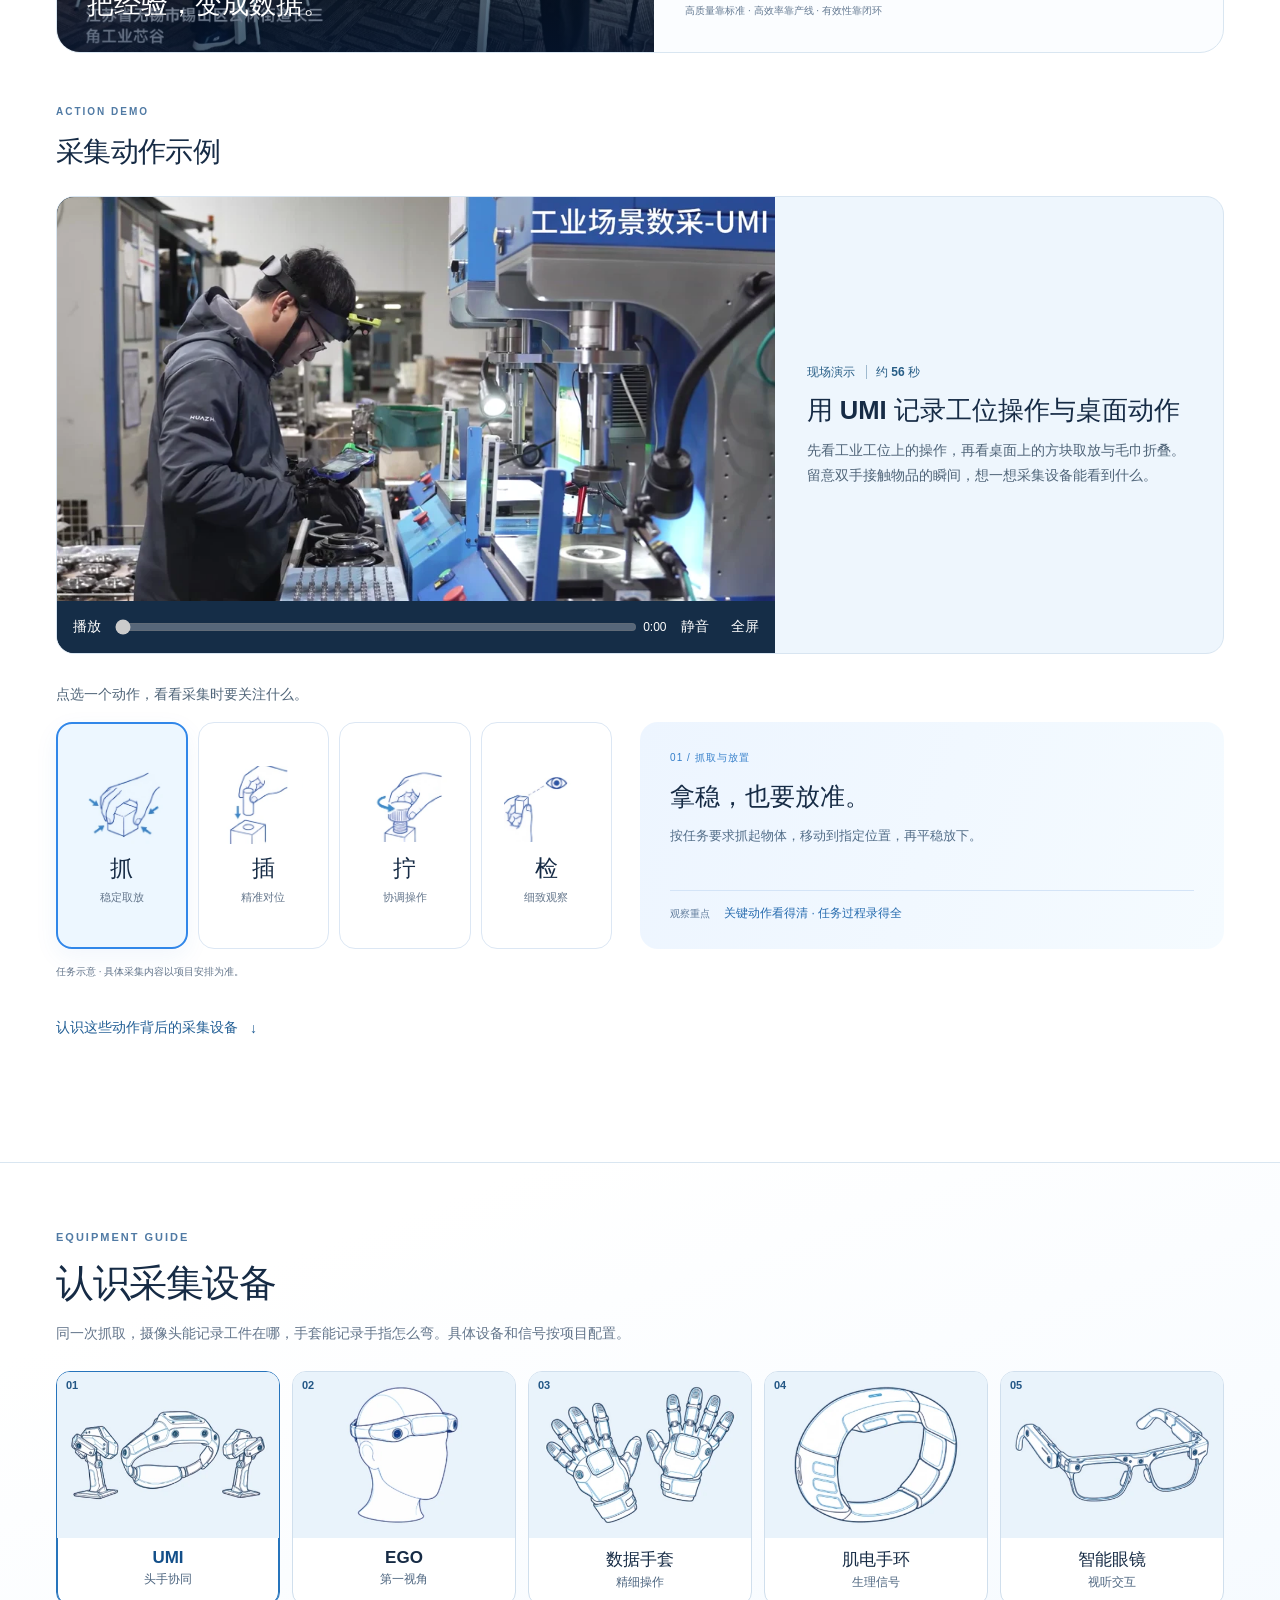
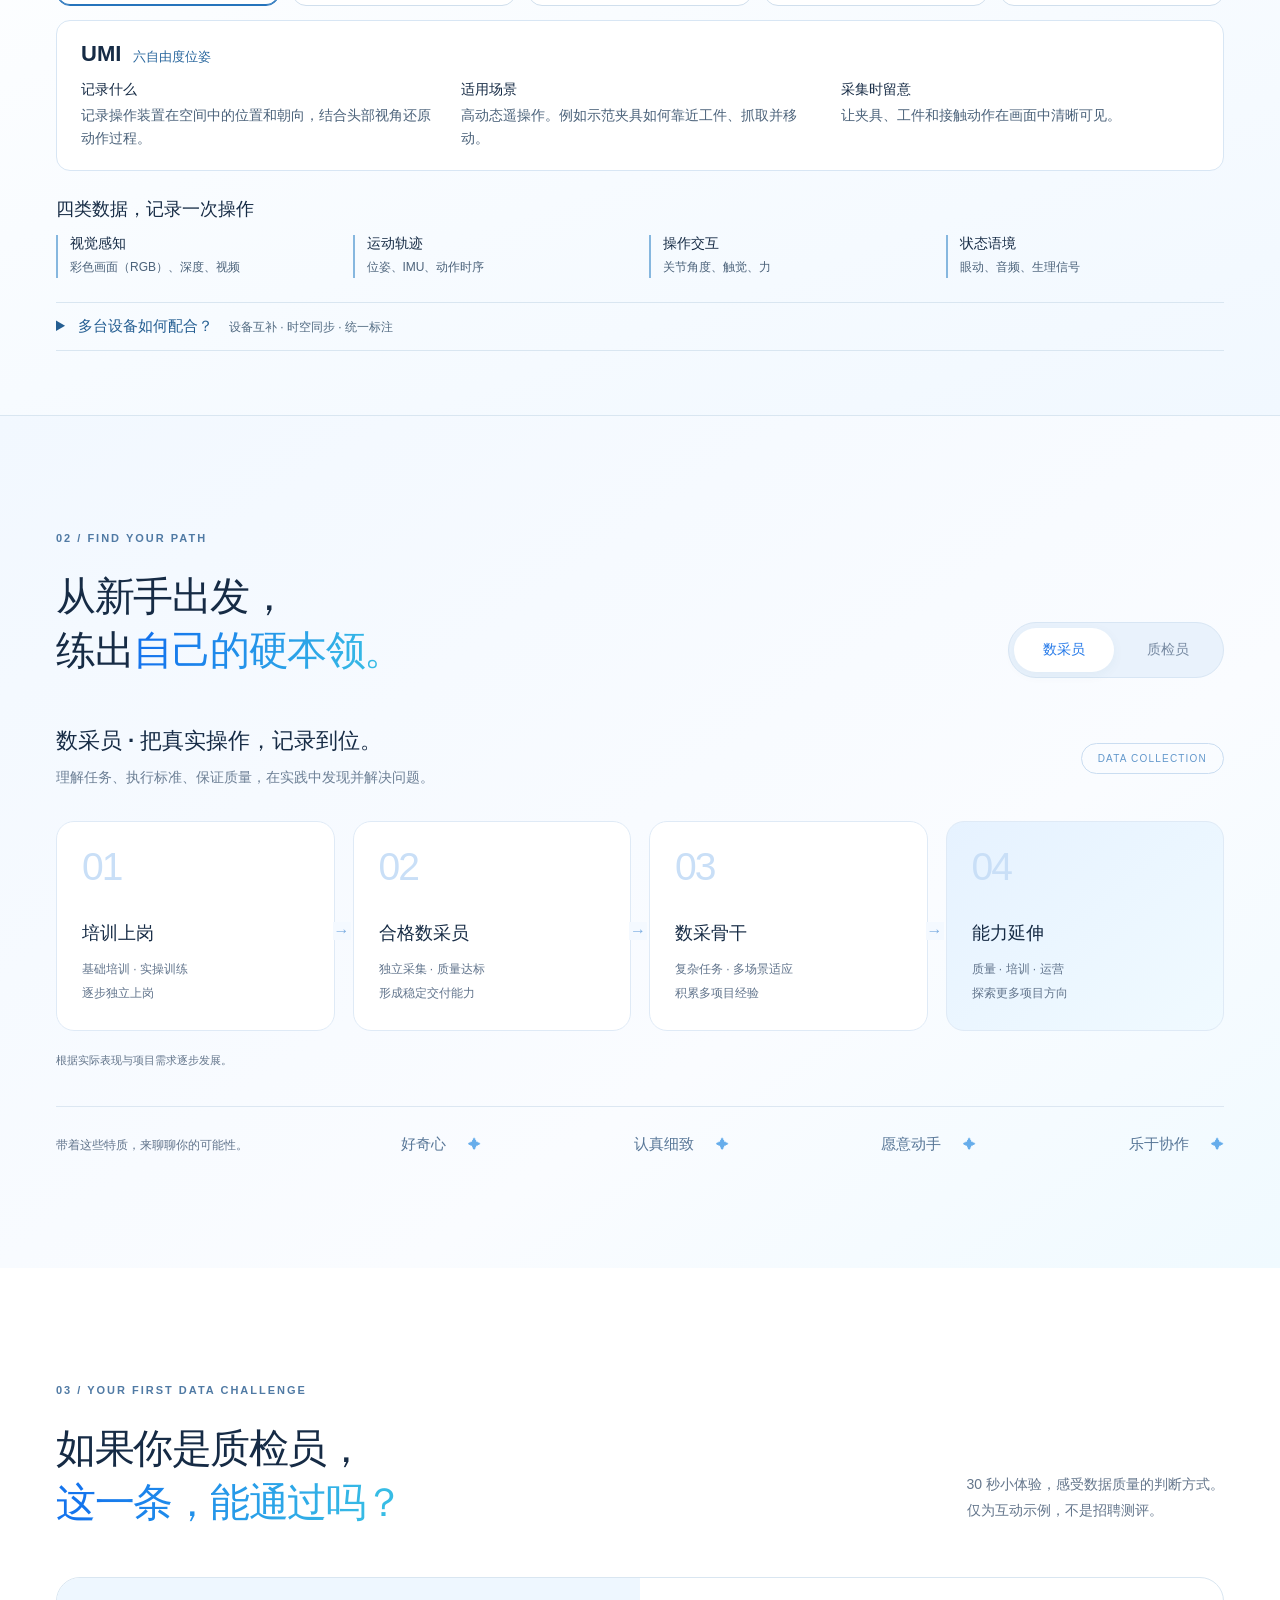
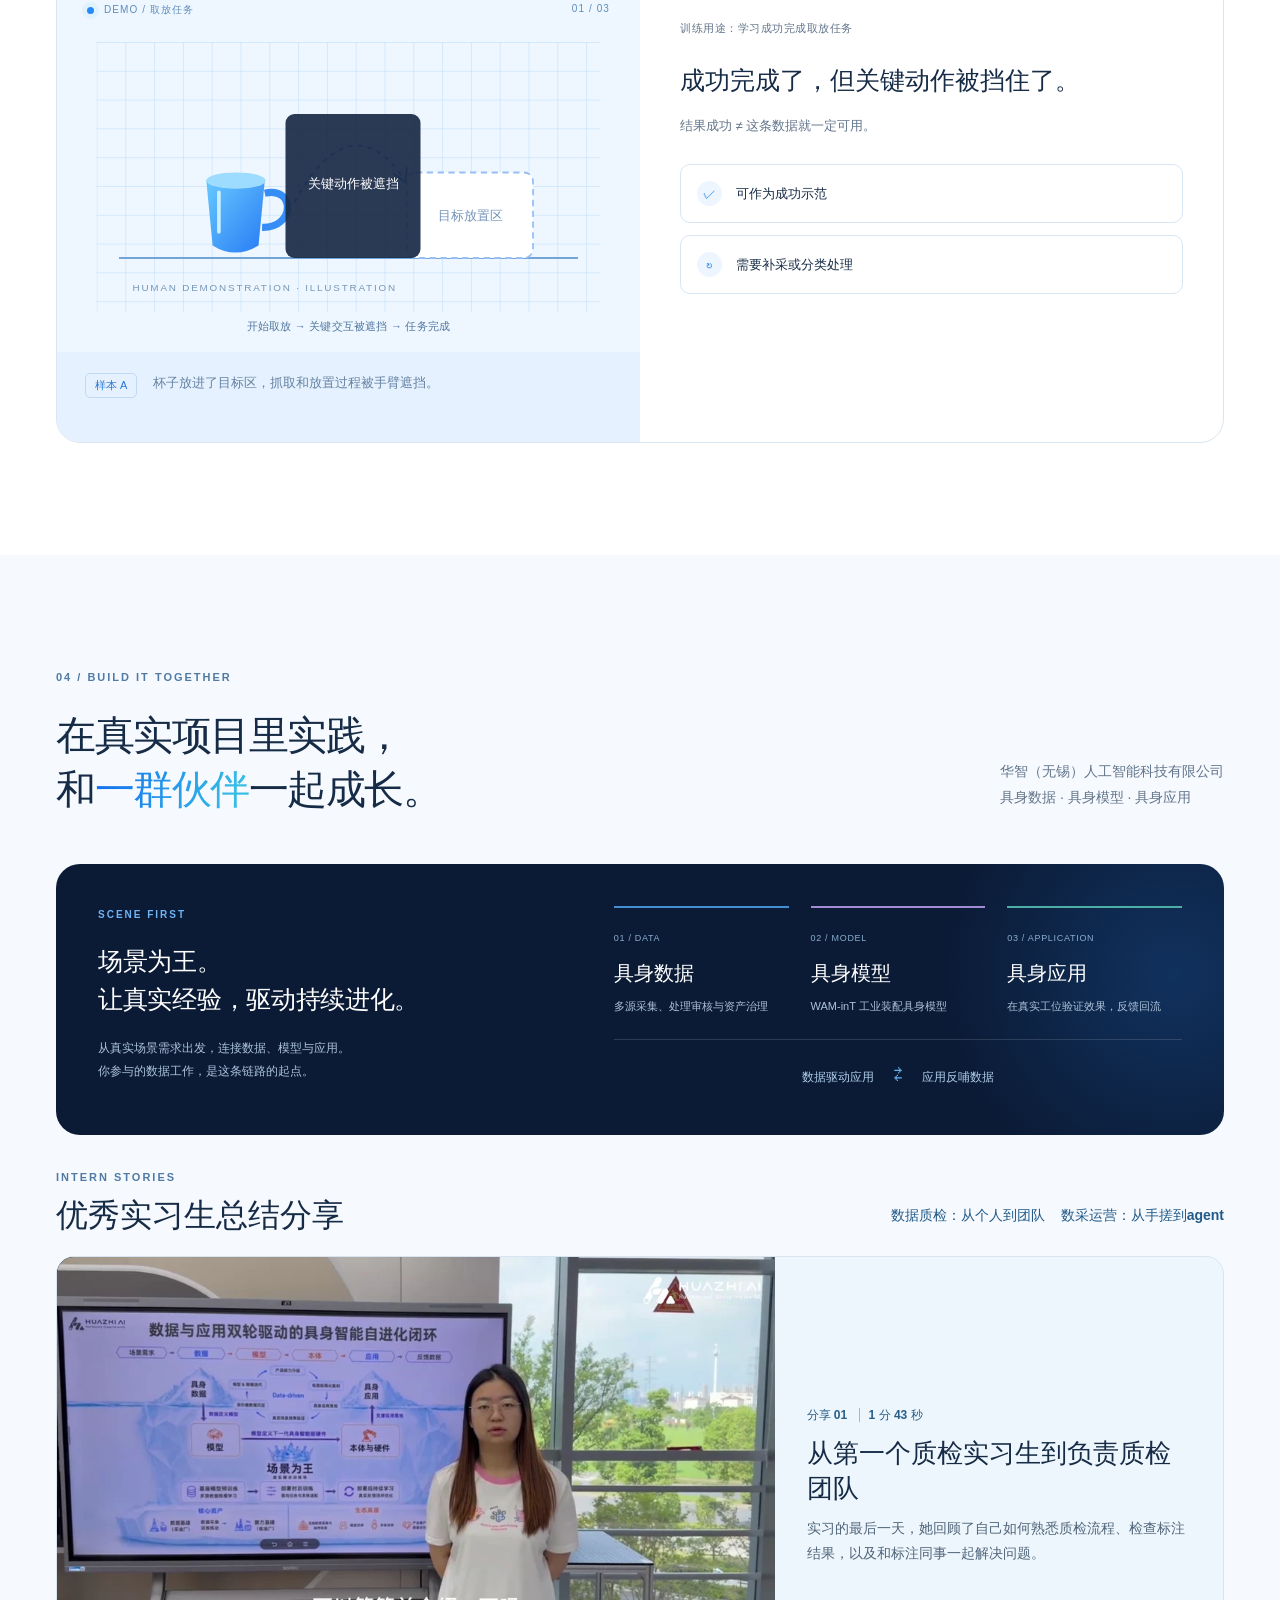
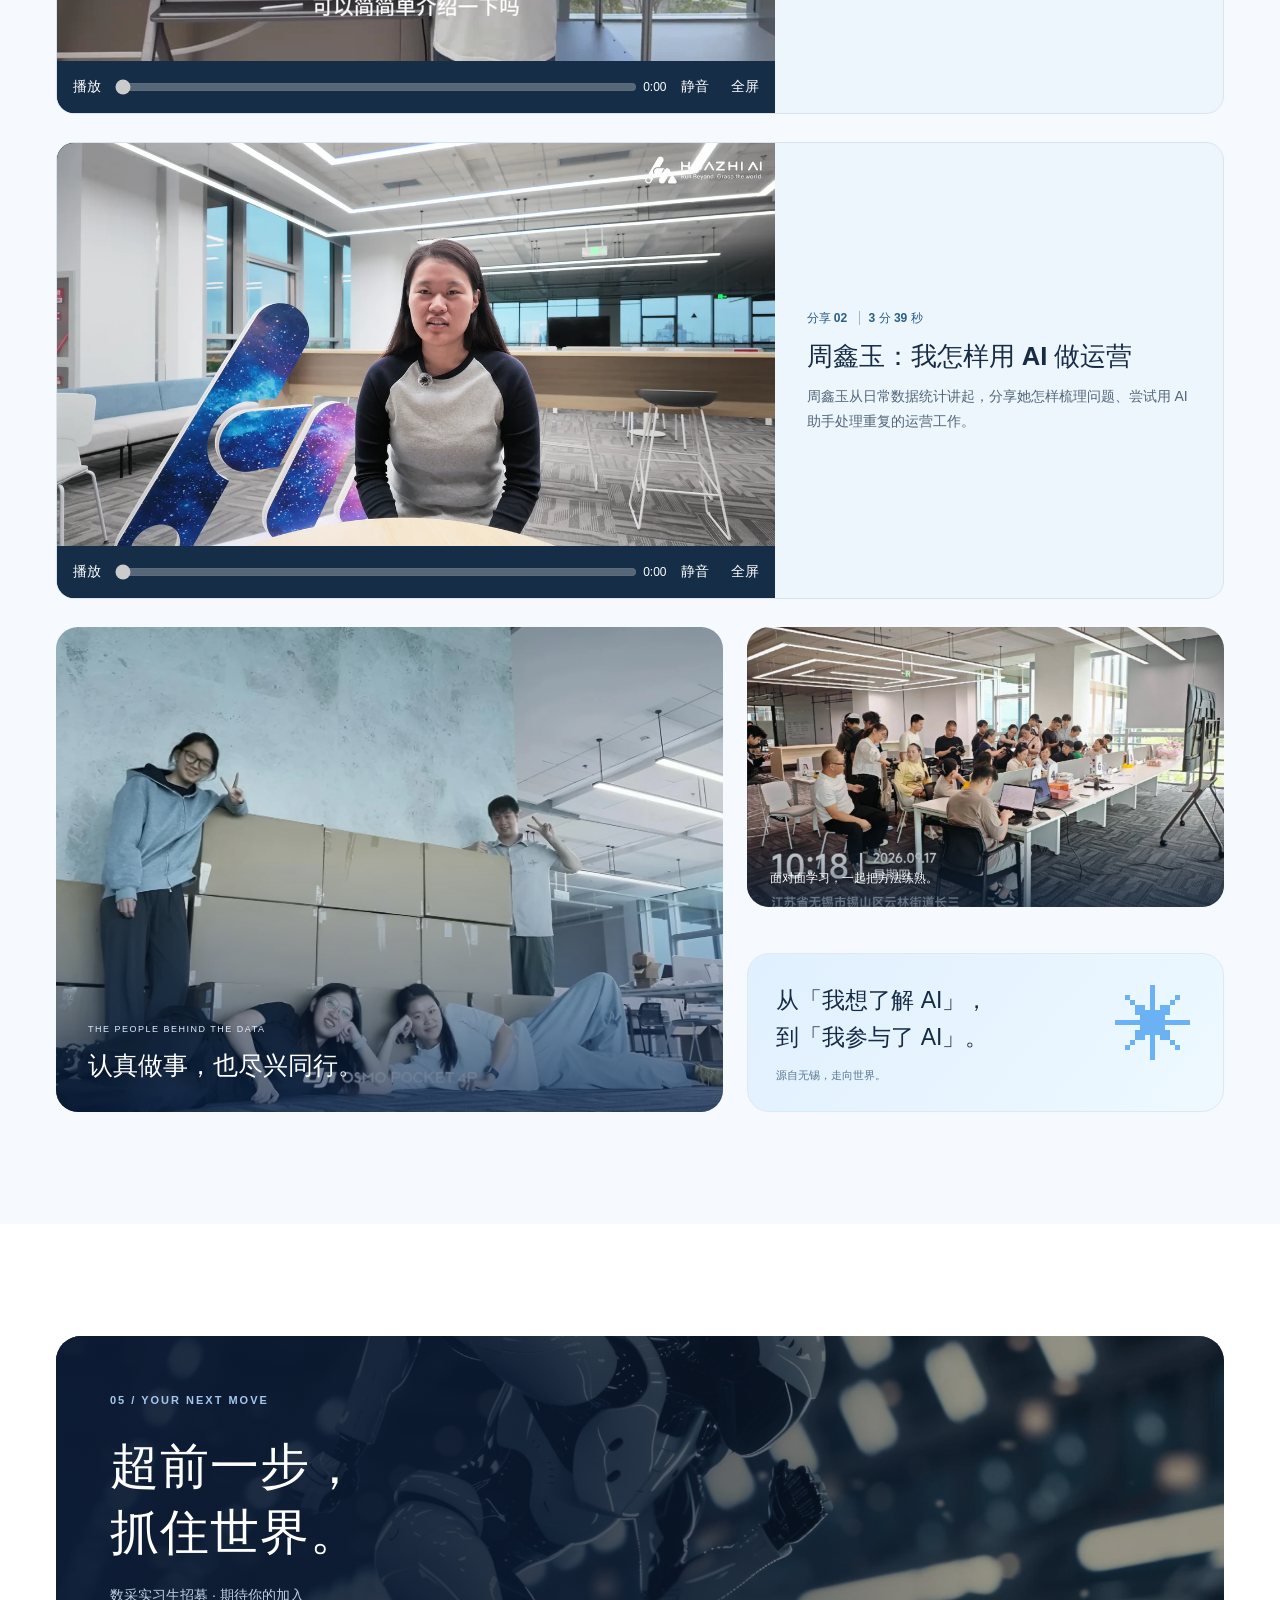
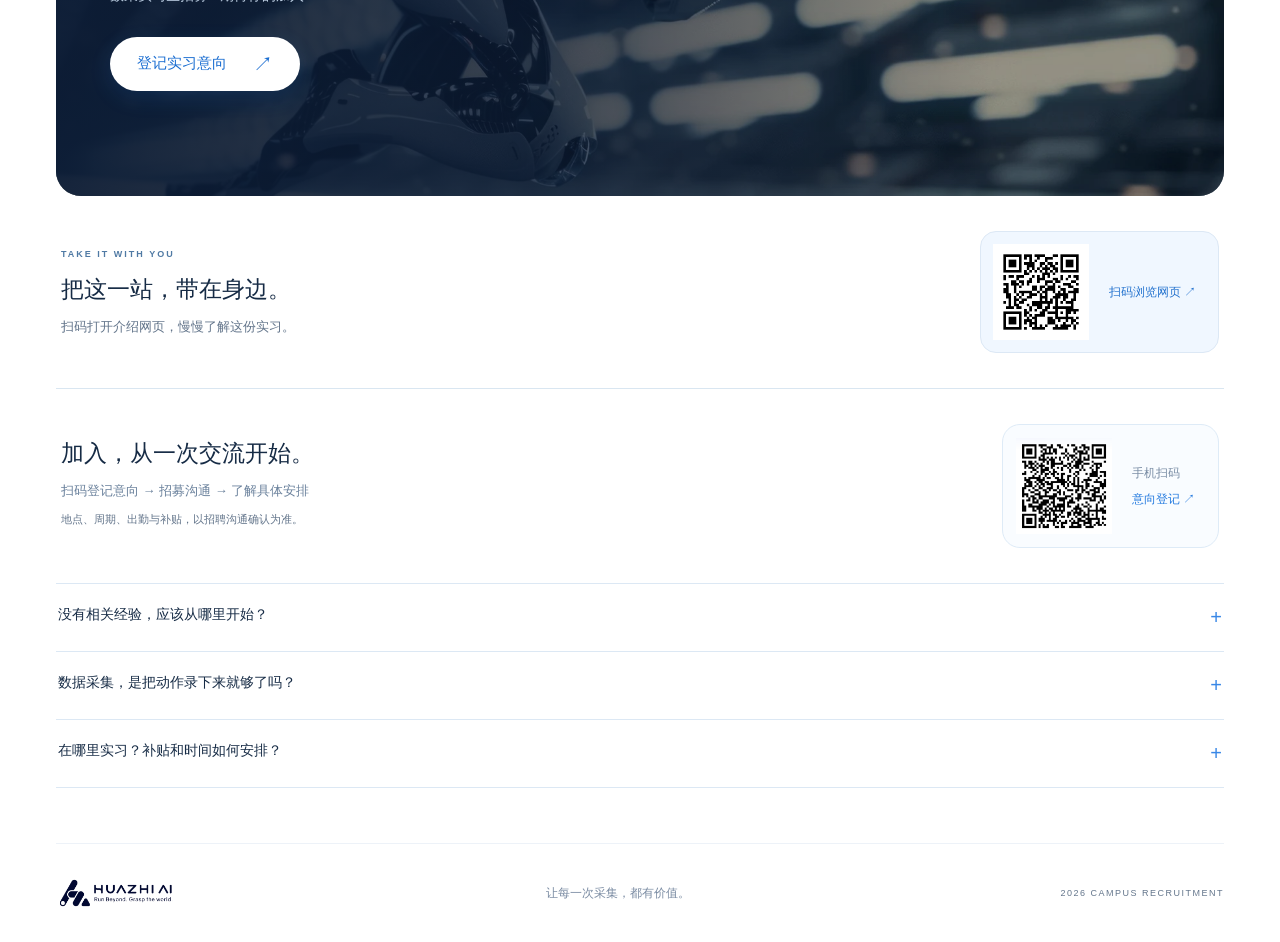
==== commit 80ede8ea: "Update index.html" ====
--- a/index.html
+++ b/index.html
@@ -23,25 +23,26 @@
 #hz-datawheel button{font:inherit;color:inherit;cursor:pointer;touch-action:manipulation}
 #hz-datawheel button:focus-visible{outline:3px solid #267bf5;outline-offset:3px}
 #hz-datawheel .fw-wrap{max-width:1280px;margin-inline:auto;padding:clamp(16px,2.5cqw,36px) clamp(16px,3.5cqw,52px)}
-#hz-datawheel .fw-header{display:flex;align-items:end;justify-content:space-between;gap:16px;margin-bottom:18px}
+#hz-datawheel .fw-header{display:flex;flex-wrap:wrap;align-items:center;justify-content:space-between;gap:18px 24px;margin-bottom:24px}
+#hz-datawheel .fw-header>div:first-child{min-width:0}
 #hz-datawheel .fw-eyebrow{font:bold 10px/1.4 Arial,sans-serif;letter-spacing:2px;color:#47799c;margin:0 0 6px}
-#hz-datawheel h3{font-size:clamp(26px,3cqw,42px);letter-spacing:-.035em;line-height:1.25;font-weight:650}
-#hz-datawheel h3 span{color:#205d94}
+#hz-datawheel h3{font-size:clamp(26px,2.8cqw,36px);letter-spacing:-.025em;line-height:1.35;font-weight:650}
+#hz-datawheel h3 span{display:inline-block;color:#205d94}
 #hz-datawheel .fw-sub{margin-top:6px;font-size:15px;color:#465e77}
 #hz-datawheel .fw-modes{display:inline-flex;padding:4px;border:1px solid var(--line);border-radius:100px;background:#e9f2fc;flex:none}
 #hz-datawheel .fw-modes button{border:0;border-radius:100px;background:transparent;padding:8px 14px;color:#496986;font-size:14px;white-space:nowrap}
 #hz-datawheel .fw-modes [aria-pressed=true]{background:white;color:#1762b7;box-shadow:0 2px 7px #314e7014;font-weight:600}
-#hz-datawheel .fw-main{display:grid;grid-template-columns:minmax(0,1.1fr) minmax(0,1fr);gap:clamp(14px,2.4cqw,36px);align-items:stretch}
+#hz-datawheel .fw-main{display:grid;grid-template-columns:minmax(0,1.1fr) minmax(0,1fr);gap:clamp(20px,2.4cqw,32px);align-items:stretch}
 #hz-datawheel .fw-wheelbox,#hz-datawheel .fw-detail{border:1px solid var(--line);border-radius:16px;background:white;min-width:0}
-#hz-datawheel .fw-wheelbox{position:relative;display:grid;place-items:center;background:radial-gradient(ellipse at 48% 48%,#fff 27%,#f0f8ff 100%);overflow:hidden}
-#hz-datawheel .fw-wheel{width:min(100%,440px);display:block;aspect-ratio:1;overflow:visible}
+#hz-datawheel .fw-wheelbox{position:relative;display:grid;place-items:center;padding:12px;background:radial-gradient(ellipse at 48% 48%,#fff 27%,#edf7ff 100%);overflow:hidden}
+#hz-datawheel .fw-wheel{width:min(100%,480px);display:block;aspect-ratio:1;overflow:visible;margin-inline:auto}
 #hz-datawheel .fw-wheel text{font-family:"PingFang SC","Microsoft YaHei",Arial,sans-serif;text-anchor:middle;dominant-baseline:middle;pointer-events:none}
 #hz-datawheel .fw-slice{fill:#dfedfd;stroke:white;stroke-width:2;transition:fill .2s}
 #hz-datawheel .fw-slice.active{fill:url(#hzfw-active)}
 #hz-datawheel .fw-tip{fill:#45a5e3}#hz-datawheel .fw-lab .stage{fill:#183d62;font-size:17px;font-weight:600}#hz-datawheel .fw-lab .idx{fill:#51718c;font:600 12px Arial,sans-serif}
 #hz-datawheel .fw-owner,#hz-datawheel .fw-lab .owner{font-size:13px;fill:#365e80}#hz-datawheel .fw-lab.active text{fill:white}
-#hz-datawheel .fw-detail{padding:clamp(16px,2cqw,27px);display:flex;flex-direction:column;gap:10px}
-#hz-datawheel .fw-statebar{display:flex;align-items:center;justify-content:space-between;color:#52728e;font:600 11px Arial,sans-serif;letter-spacing:1.4px}
+#hz-datawheel .fw-detail{padding:clamp(18px,2cqw,28px);display:flex;flex-direction:column;gap:13px}
+#hz-datawheel .fw-statebar{display:flex;flex-wrap:wrap;gap:10px;align-items:center;justify-content:space-between;color:#52728e;font:600 11px Arial,sans-serif;letter-spacing:1px}
 #hz-datawheel .fw-toggle{border:1px solid #c4d9ef;background:#fff;border-radius:100px;padding:7px 13px;font-size:13px;color:#205d94;min-height:34px}
 #hz-datawheel .fw-line{height:3px;border-radius:9px;background:#e1edf8;overflow:hidden}#hz-datawheel .fw-line b{display:block;background:linear-gradient(90deg,#267bf5,#37b8ef);height:100%;transform-origin:left}
 #hz-datawheel .fw-stage{color:#47799c;font-size:12px}
@@ -49,7 +50,7 @@
 #hz-datawheel .fw-action{font-size:16px;line-height:1.65;color:#354d66;min-height:3.3em}
 #hz-datawheel .fw-facts{margin:0;display:grid;grid-template-columns:55px minmax(0,1fr);font-size:14px;gap:5px 11px;line-height:1.6}
 #hz-datawheel .fw-facts dt{color:#60778c}#hz-datawheel .fw-facts dd{margin:0;color:#174f86;overflow-wrap:anywhere}
-#hz-datawheel .fw-menu{margin-top:auto;padding-top:10px;border-top:1px solid var(--line)}
+#hz-datawheel .fw-menu{margin-top:auto;padding-top:15px;border-top:1px solid var(--line)}
 #hz-datawheel .fw-menutitle{color:#526e88;font-size:12px;margin-bottom:6px}
 #hz-datawheel .fw-nav{display:flex;flex-wrap:wrap;gap:5px}
 #hz-datawheel .fw-nav button{padding:4px 9px;border:1px solid #d9e6f1;border-radius:7px;background:white;color:#40607b;font-size:13px;line-height:1.5}
@@ -59,8 +60,8 @@
 #hz-datawheel .fw-support strong{font-size:16px;color:#174f86;font-weight:600}
 #hz-datawheel .fw-foot{margin-top:11px;display:flex;justify-content:space-between;color:#526e87;font-size:12px;gap:12px;flex-wrap:wrap}
 #hz-datawheel .fw-hidden{position:absolute;width:1px;height:1px;margin:-1px;overflow:hidden;clip-path:inset(50%)}
-@container(max-width:790px){#hz-datawheel .fw-wrap{padding:18px}#hz-datawheel .fw-header{align-items:start}#hz-datawheel .fw-main{grid-template-columns:minmax(0,.96fr) minmax(0,1fr);gap:12px}#hz-datawheel .fw-sub{font-size:13px}#hz-datawheel .fw-detail{gap:8px}#hz-datawheel .fw-action{font-size:14px}#hz-datawheel .fw-nav button{font-size:12px;padding:5px 7px}#hz-datawheel .fw-modes button{font-size:12px;padding:7px 10px}}
-@container(max-width:620px){#hz-datawheel .fw-header{display:block}#hz-datawheel .fw-modes{margin-top:12px}#hz-datawheel .fw-main,#hz-datawheel .fw-below{grid-template-columns:minmax(0,1fr)}#hz-datawheel .fw-wheel{width:min(90%,390px)}#hz-datawheel .fw-wheelbox{padding-block:6px}#hz-datawheel .fw-wrap{padding:15px 12px}#hz-datawheel .fw-below{gap:8px}#hz-datawheel .fw-detail h4{font-size:24px}#hz-datawheel .fw-action{min-height:0}#hz-datawheel .fw-foot{gap:4px}#hz-datawheel .fw-lab .stage{font-size:19px}#hz-datawheel .fw-lab .idx{font-size:16px}#hz-datawheel .fw-owner,#hz-datawheel .fw-lab .owner{font-size:16px}}
+@container(max-width:900px){#hz-datawheel .fw-wrap{padding:22px}#hz-datawheel .fw-main{grid-template-columns:minmax(0,1fr);gap:18px}#hz-datawheel .fw-wheelbox{padding:16px}#hz-datawheel .fw-detail{gap:12px}#hz-datawheel .fw-action{min-height:0}#hz-datawheel .fw-nav button{padding:7px 11px}}
+@container(max-width:620px){#hz-datawheel .fw-header{display:block;margin-bottom:18px}#hz-datawheel .fw-modes{margin-top:15px}#hz-datawheel .fw-below{grid-template-columns:minmax(0,1fr);gap:10px}#hz-datawheel .fw-wheelbox{padding:6px}#hz-datawheel .fw-wrap{padding:18px 12px}#hz-datawheel .fw-detail h4{font-size:24px}#hz-datawheel .fw-sub,#hz-datawheel .fw-action{font-size:14px}#hz-datawheel .fw-foot{gap:4px}#hz-datawheel .fw-lab .stage{font-size:19px}#hz-datawheel .fw-lab .idx{font-size:14px}#hz-datawheel .fw-lab .owner{font-size:14px}#hz-datawheel .fw-owner{font-size:15px}}
 @media(pointer:coarse){#hz-datawheel .fw-toggle,#hz-datawheel .fw-modes button,#hz-datawheel .fw-nav button{min-height:44px}}
 </style>
 </head>
@@ -120,11 +121,11 @@
 <defs><linearGradient id="hzfw-active" x1="0" y1="0" x2="1" y2="1" gradientUnits="objectBoundingBox"><stop stop-color="#186dd7"/><stop offset="1" stop-color="#2183cb"/></linearGradient></defs>
 <g transform="translate(240,240)">
 <circle r="219" fill="none" stroke="#c5dae9"/><g class="fw-ticks"></g><g class="fw-rotor"></g><g class="fw-labels"></g>
-<circle r="101" fill="#f7fbff"/>
+<circle r="94" fill="#fff" stroke="#dceaf6"/><circle r="88" fill="#f7fbff"/>
 <text y="-20" fill="#183d62" font-size="17" font-weight="600">运营统筹</text><text y="4" class="fw-owner" font-weight="400">数据运营负责人</text><text y="30" fill="#526e88" font-size="12">优先级 · 资源 · 交期</text>
 <path d="M-7,-220 L7,-220 L0,-208 Z" fill="#1e69bc"/>
 </g></svg></div>
-<section class="fw-detail" aria-label="当前岗位与交接">
+<section class="fw-detail" aria-label="当前岗位与交接" aria-live="off">
 <div class="fw-statebar"><span class="fw-count"></span><button class="fw-toggle" type="button" aria-pressed="false">播放</button></div>
 <div class="fw-line"><b></b></div><p class="fw-stage"></p>
 <h4 class="fw-role"></h4><p class="fw-action"></p>
@@ -136,7 +137,7 @@
 <div class="fw-support"><strong>数据平台工程师</strong><br>校验入库数据，关联样本编号、质检记录和训练版本。</div>
 </div>
 <div class="fw-foot"><span>具身数据科学部 · 数据运营团队</span></div>
-<div class="fw-hidden" role="status" aria-live="polite"></div>
+<div class="fw-hidden" role="status" aria-live="polite" aria-atomic="true"></div>
 </div>
 <script>
 (()=>{
@@ -161,8 +162,8 @@
  ['预检再送','数采运营','回看新样本的起止、关键画面与必填信息，将原缺陷证据和整改结果一起送检。','复验清单及整改证据','质量岗按原判据复验。'],
  ['正式复验','质检运营','安排质检员独立复验。此处演示复验通过的批次，签署放行结论，返回生产主线。','复验记录与批次处置结论','数采运营按放行清单交付。']
  ];
- const flows={main,qa},sec=5.2,reduce=matchMedia('(prefers-reduced-motion: reduce)');
- let mode='main',phase=0,play=false,prior=null,shown=-1,raf=0,labels=[],slices=[],buttons=[];
+ const flows={main,qa},sec=6.5,reduce=matchMedia('(prefers-reduced-motion: reduce)');
+ let mode='main',phase=0,play=false,userPaused=false,reducedOverride=false,inView=false,prior=null,shown=-1,raf=0,labels=[],slices=[],buttons=[];
  const rotor=get('.fw-rotor'),labelRoot=get('.fw-labels'),nav=get('.fw-nav');
  const mod=(v,n)=>((v%n)+n)%n;
  const pos=(r,a)=>[r*Math.cos(a*Math.PI/180),r*Math.sin(a*Math.PI/180)];
@@ -184,12 +185,12 @@
    const a=-90-i*step;
    slices.push(svg('path',{d:shape(a-step/2+1,a+step/2-1),class:'fw-slice'},rotor));
    const lab=svg('g',{class:'fw-lab'},labelRoot);labels.push(lab);
-   svg('text',{y:-22,class:'idx'},lab,String(i+1).padStart(2,'0'));
+   svg('text',{y:-21,class:'idx'},lab,String(i+1).padStart(2,'0'));
    svg('text',{y:0,class:'stage'},lab,item[0]);
-   svg('text',{y:22,class:'owner'},lab,item[1].replace('数据需求负责人','数据需求').replace('算法评测负责人','算法评测'));
+   svg('text',{y:21,class:'owner'},lab,item[1].replace('数据需求负责人','数据需求').replace('算法评测负责人','算法评测'));
    const btn=document.createElement('button');btn.type='button';
    btn.textContent=mode==='qa'?item[0]:item[1];btn.setAttribute('aria-label','查看'+item[0]+'，'+item[1]);
-   btn.addEventListener('click',()=>{phase=i;play=false;prior=null;render();schedule();save();status('已暂停，'+item[0]+'，'+item[1])});
+   btn.addEventListener('click',()=>{phase=i;userPaused=true;reducedOverride=false;schedule();save();status('已暂停，'+item[0]+'，'+item[1])});
    nav.appendChild(btn);buttons.push(btn);
   });
   get('.fw-wheel').setAttribute('aria-label',mode==='main'?'生产飞轮包含七个环节，可选择下方岗位查看详情，或播放动画。':'质量退回流程，依次演示退回、反馈、整改、预检与复验。');
@@ -200,7 +201,7 @@
  function render(){
   const data=flows[mode],n=data.length,step=360/n,deg=phase*step,idx=mod(Math.floor(phase+.5),n);
   rotor.setAttribute('transform','rotate('+deg.toFixed(3)+')');
-  labels.forEach((g,i)=>{const [x,y]=pos(156,-90-i*step+deg);g.setAttribute('transform','translate('+x.toFixed(3)+' '+y.toFixed(3)+')')});
+  labels.forEach((g,i)=>{const [x,y]=pos(163,-90-i*step+deg);g.setAttribute('transform','translate('+x.toFixed(3)+' '+y.toFixed(3)+')')});
   if(shown!==idx){
    const item=data[idx];shown=idx;
    slices.forEach((e,i)=>e.classList.toggle('active',i===idx));labels.forEach((e,i)=>e.classList.toggle('active',i===idx));
@@ -214,13 +215,16 @@
   toggle.setAttribute('aria-label',play?'暂停轮盘转动':'播放轮盘动画');
   toggle.setAttribute('aria-pressed',String(play));
  }
+ function canAnimate(){
+  return !userPaused&&(!reduce.matches||reducedOverride)&&inView&&disclosure.open&&!document.hidden&&root.isConnected;
+ }
  function schedule(){
   if(raf)cancelAnimationFrame(raf);
-  raf=0;
-  if(play&&disclosure.open&&!document.hidden&&root.isConnected)raf=requestAnimationFrame(frame);
+  raf=0;prior=null;play=canAnimate();render();
+  if(play)raf=requestAnimationFrame(frame);
  }
  function frame(now){
-  raf=0;if(!play||!disclosure.open||document.hidden||!root.isConnected){prior=null;return}
+  raf=0;if(!canAnimate()){play=false;prior=null;render();return}
   const delta=prior===null?0:Math.min((now-prior)/1000,.15);
   prior=now;phase+=delta/sec;
   if(mode==='qa'&&phase>=qa.length-.5){mode='main';phase=5;build()}
@@ -229,27 +233,41 @@
  }
  function save(){
   const w=window.openai;if(!w?.setWidgetState)return;
-  Promise.resolve(w.setWidgetState({modelContent:{mode,step:shown+1,playing:play},privateContent:{phase}})).catch(()=>{});
+  Promise.resolve(w.setWidgetState({modelContent:{mode,step:shown+1,playing:play,userPaused},privateContent:{phase}})).catch(()=>{});
  }
  function restored(state){
   const m=state?.modelContent,s=state?.privateContent;
   if(!m||!Object.hasOwn(flows,m.mode))return false;
   mode=m.mode; const n=flows[mode].length;
-  phase=Number.isFinite(s?.phase)?mod(s.phase,n):mod((Number(m.step)||1)-1,n);play=false;
+  phase=Number.isFinite(s?.phase)?mod(s.phase,n):mod((Number(m.step)||1)-1,n);userPaused=m.userPaused===true;reducedOverride=false;
   return true;
  }
- get('.fw-toggle').addEventListener('click',()=>{play=!play;prior=null;render();schedule();save();status(play?'播放中':'已暂停')});
+ get('.fw-toggle').addEventListener('click',()=>{
+  userPaused=play;reducedOverride=!userPaused&&reduce.matches;
+  schedule();save();status(userPaused?'已暂停':'已开启播放');
+ });
  root.querySelectorAll('[data-mode]').forEach(b=>b.addEventListener('click',()=>{
-  if(mode===b.dataset.mode)return;mode=b.dataset.mode;phase=0;play=false;build();schedule();save();status(mode==='qa'?'质量退回演示':'生产闭环演示');
+  if(mode===b.dataset.mode)return;mode=b.dataset.mode;phase=0;build();schedule();save();status(mode==='qa'?'质量退回演示':'生产闭环演示');
  }));
- disclosure.addEventListener('toggle',()=>{
-  if(!disclosure.open){play=false;prior=null;render();save()}
+ function measureVisibility(){
+  const box=get('.fw-main').getBoundingClientRect();
+  inView=disclosure.open&&box.width>0&&box.height>0&&box.bottom>100&&box.top<window.innerHeight-70;
   schedule();
- });
- document.addEventListener('visibilitychange',()=>{prior=null;schedule()});
- reduce.addEventListener('change',e=>{if(e.matches){play=false;prior=null;render();schedule()}});
+ }
+ disclosure.addEventListener('toggle',()=>{measureVisibility()});
+ document.addEventListener('visibilitychange',schedule);
+ reduce.addEventListener('change',()=>{reducedOverride=false;schedule()});
+ if('IntersectionObserver' in window){
+  const observer=new IntersectionObserver(entries=>{
+   inView=entries.some(entry=>entry.isIntersecting&&entry.intersectionRatio>=.1);schedule();
+  },{threshold:[0,.1],rootMargin:'-90px 0px -60px 0px'});
+  observer.observe(get('.fw-main'));
+ }else{
+  window.addEventListener('scroll',measureVisibility,{passive:true});
+  window.addEventListener('resize',measureVisibility,{passive:true});
+ }
  window.addEventListener('openai:set_globals',e=>{if(restored(e.detail?.globals?.widgetState)){build();schedule()}});
- restored(window.openai?.widgetState);build();schedule();
+ restored(window.openai?.widgetState);build();measureVisibility();
 })();
 </script>
 </section>
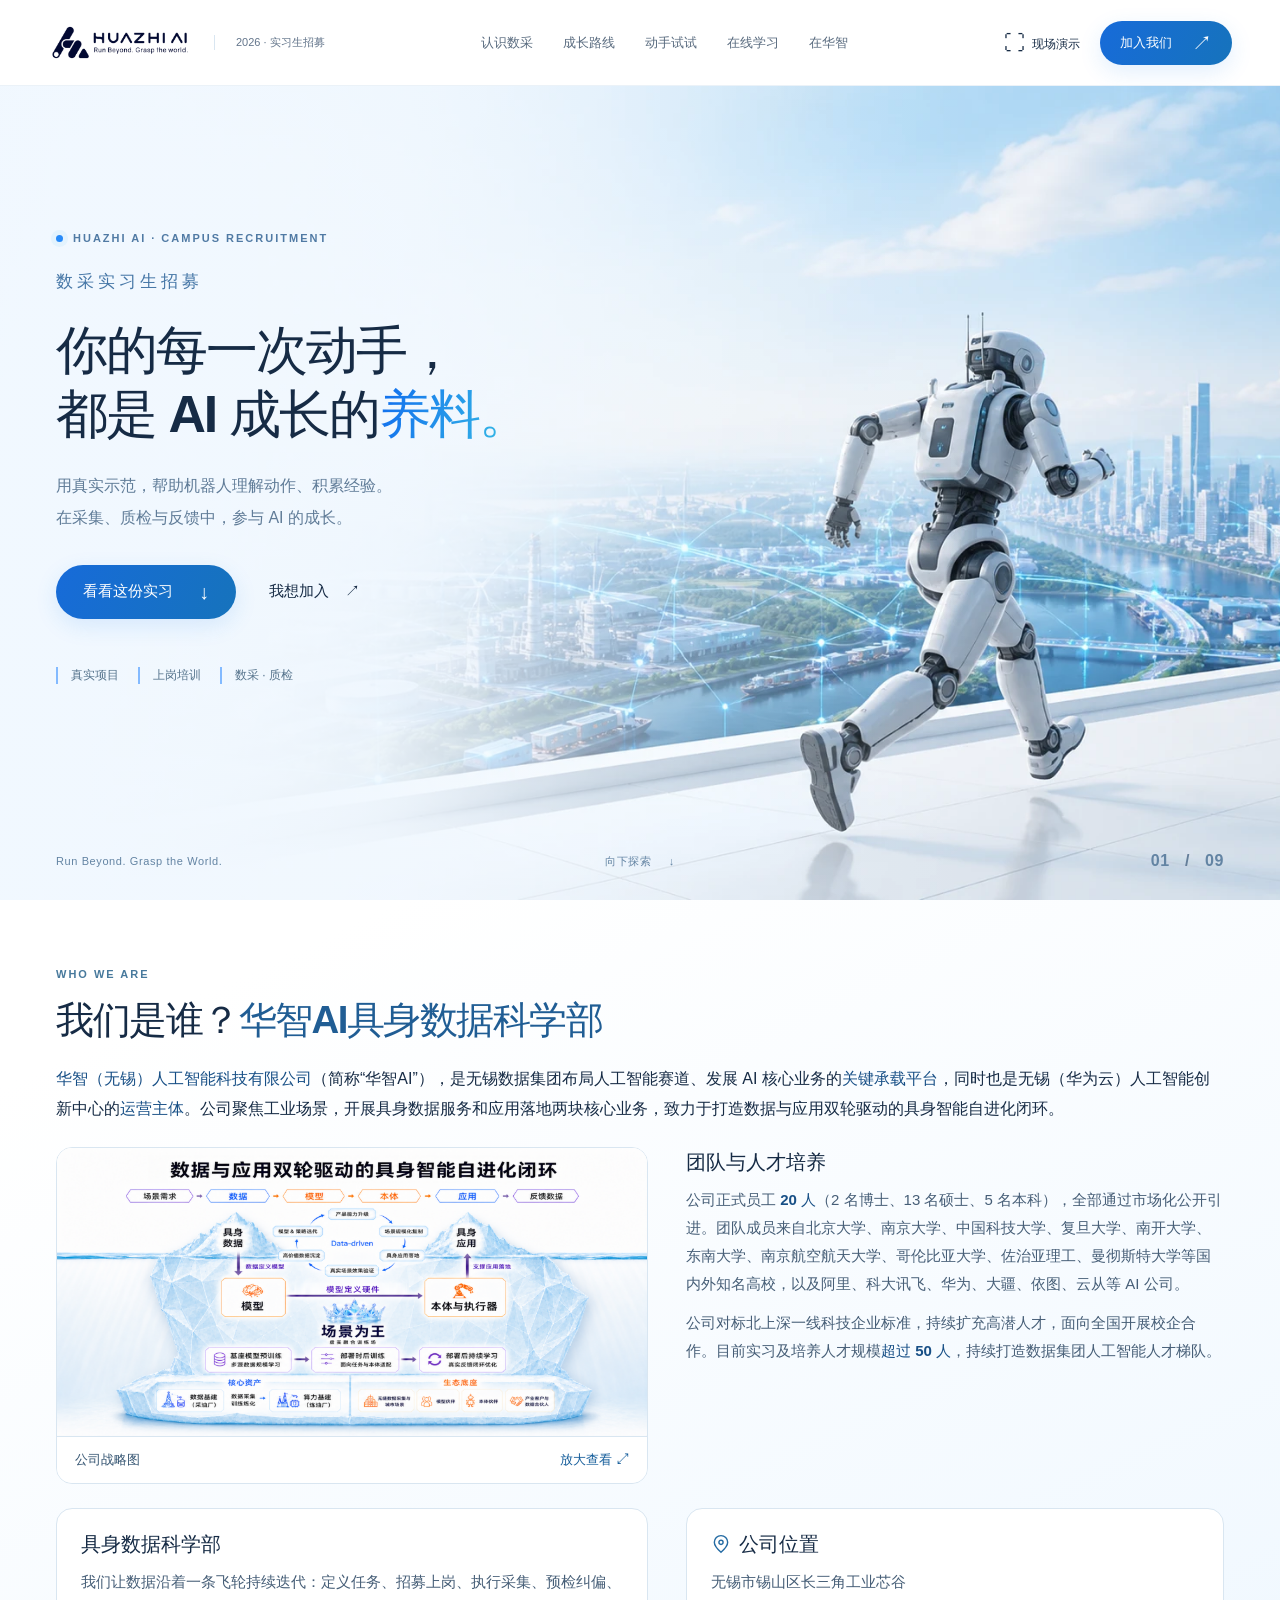
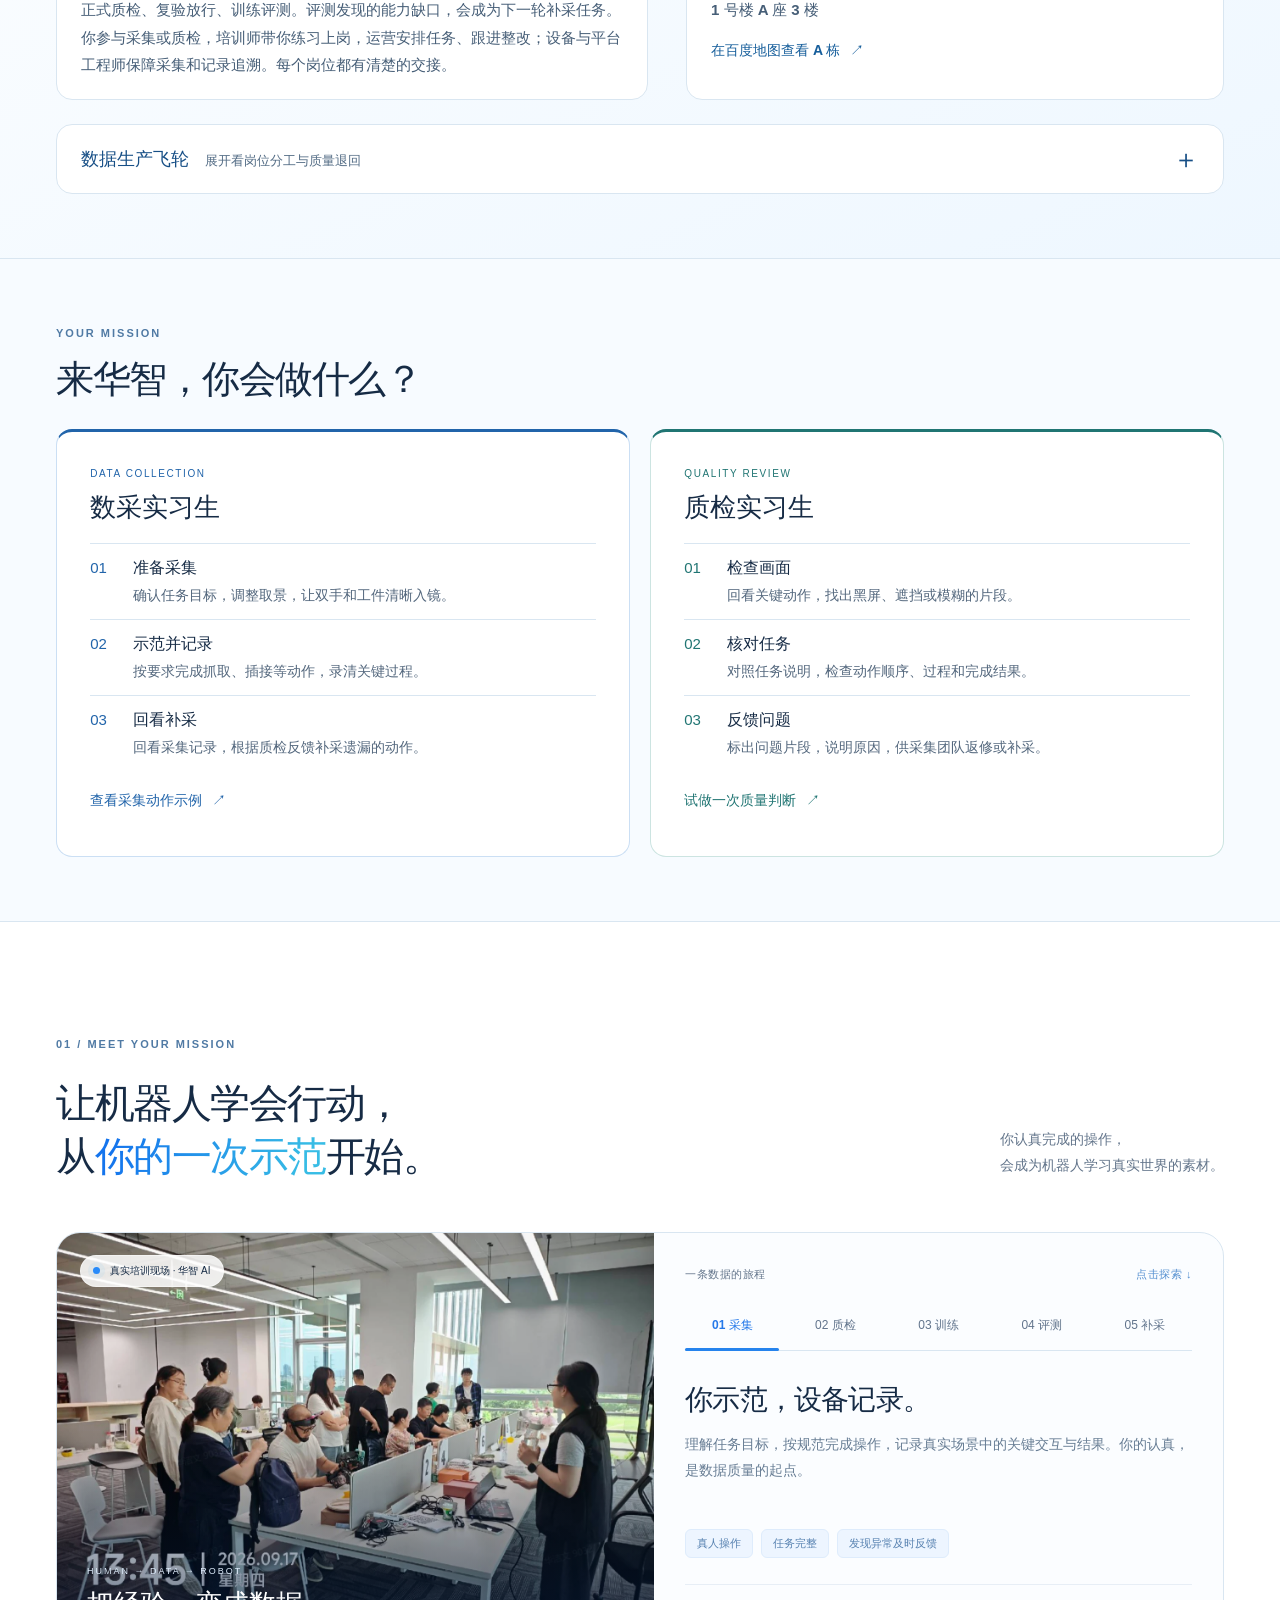
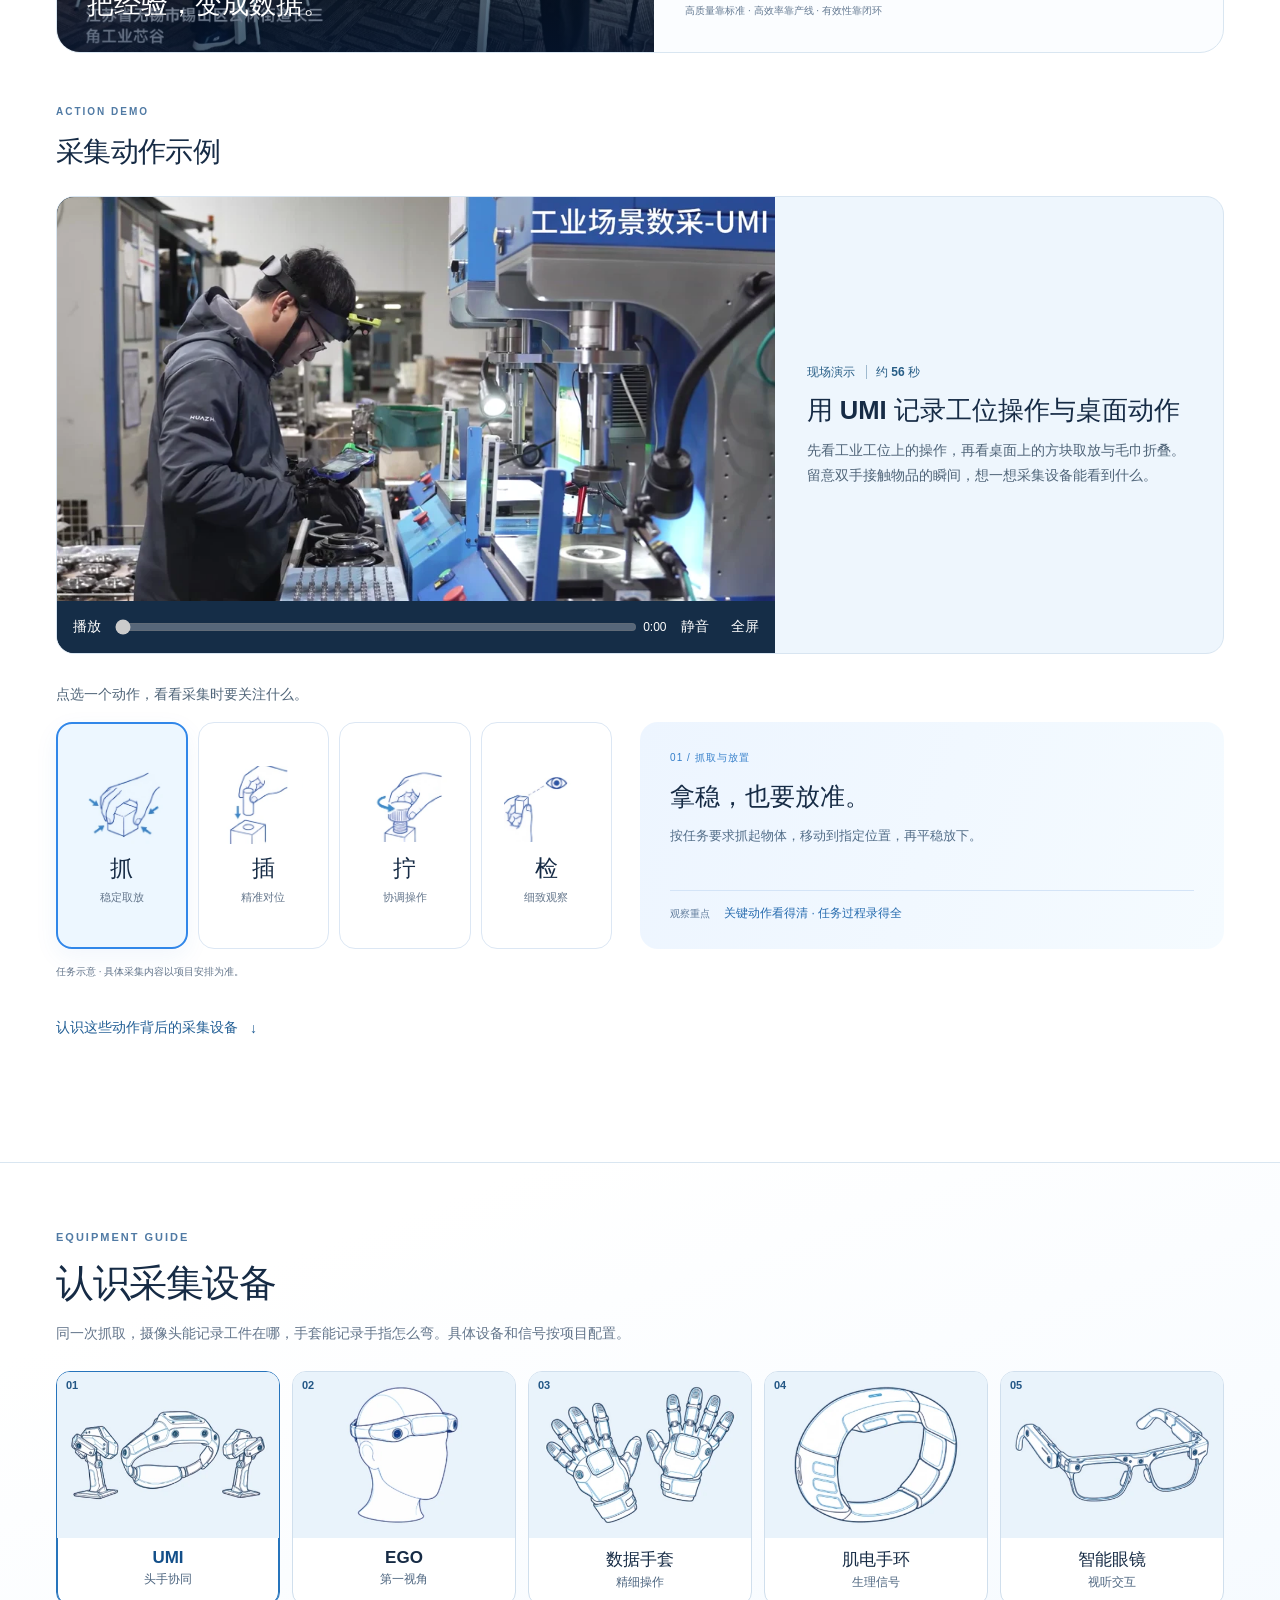
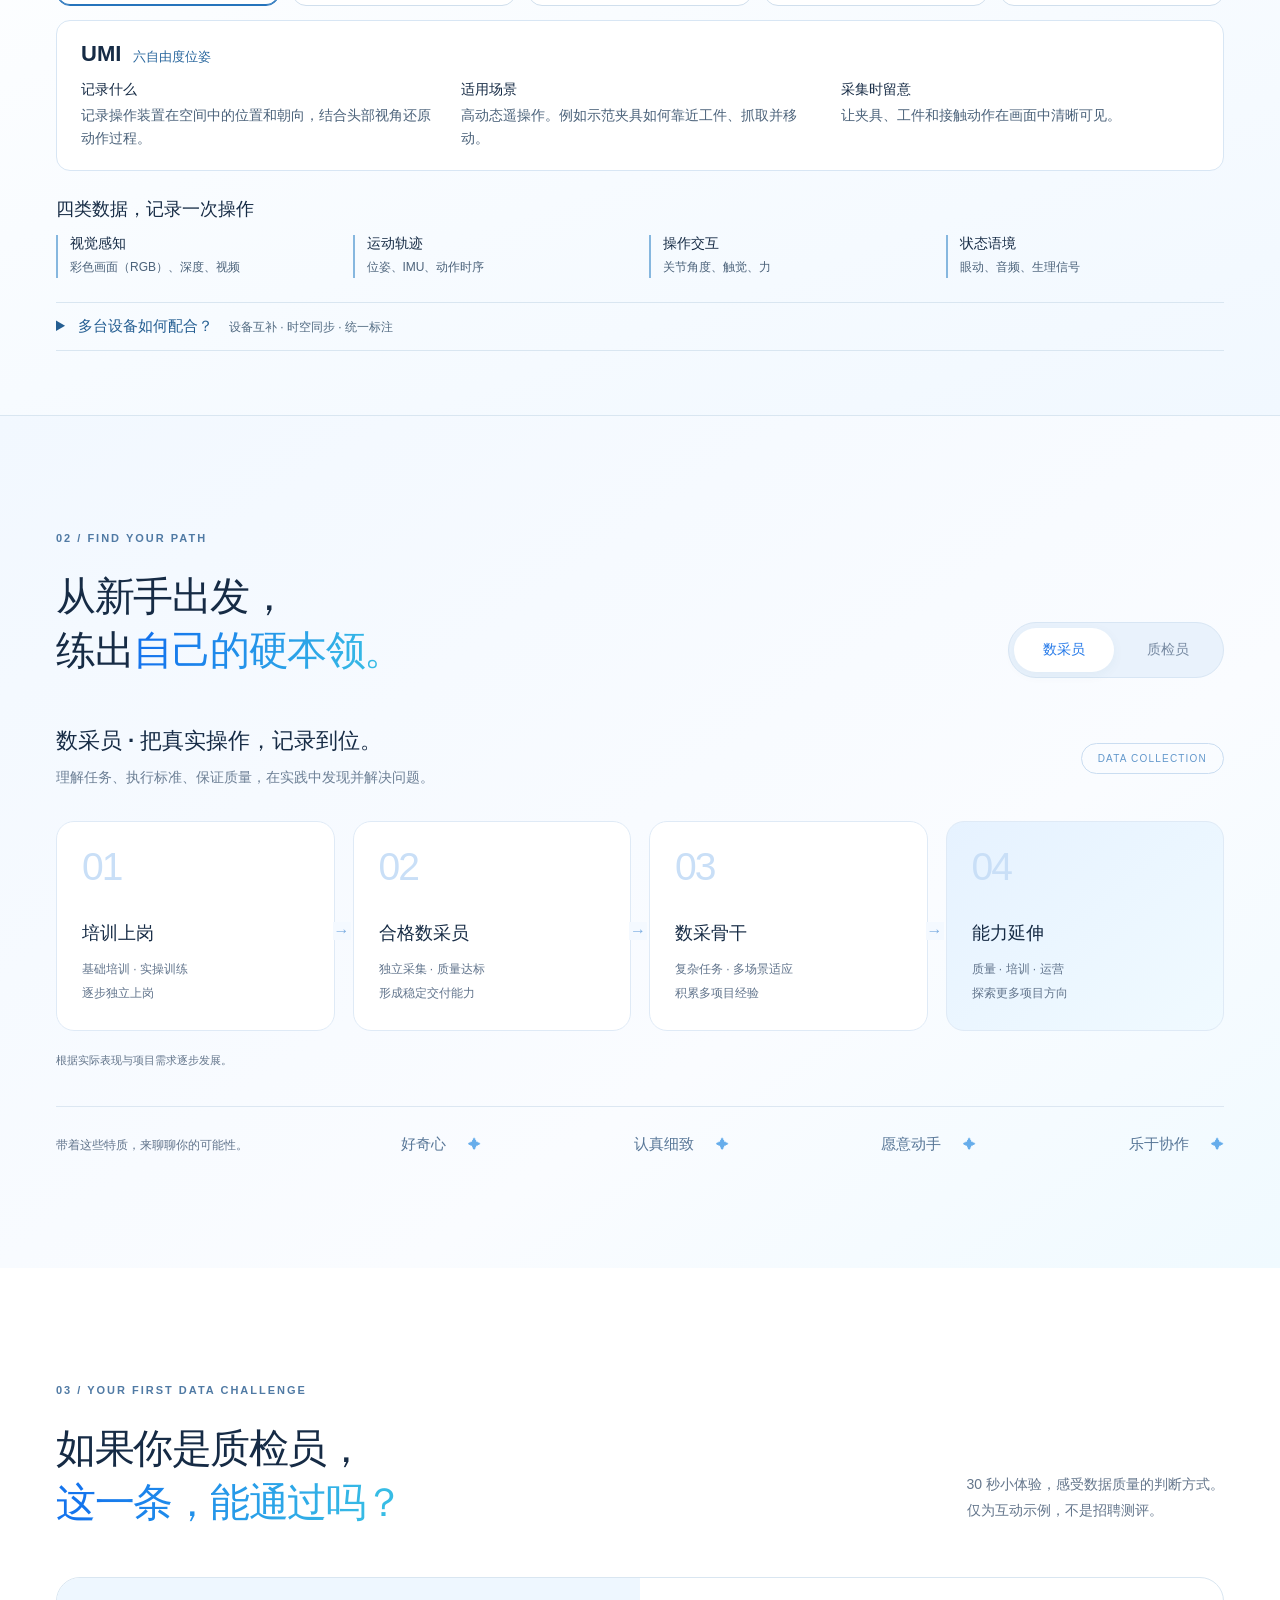
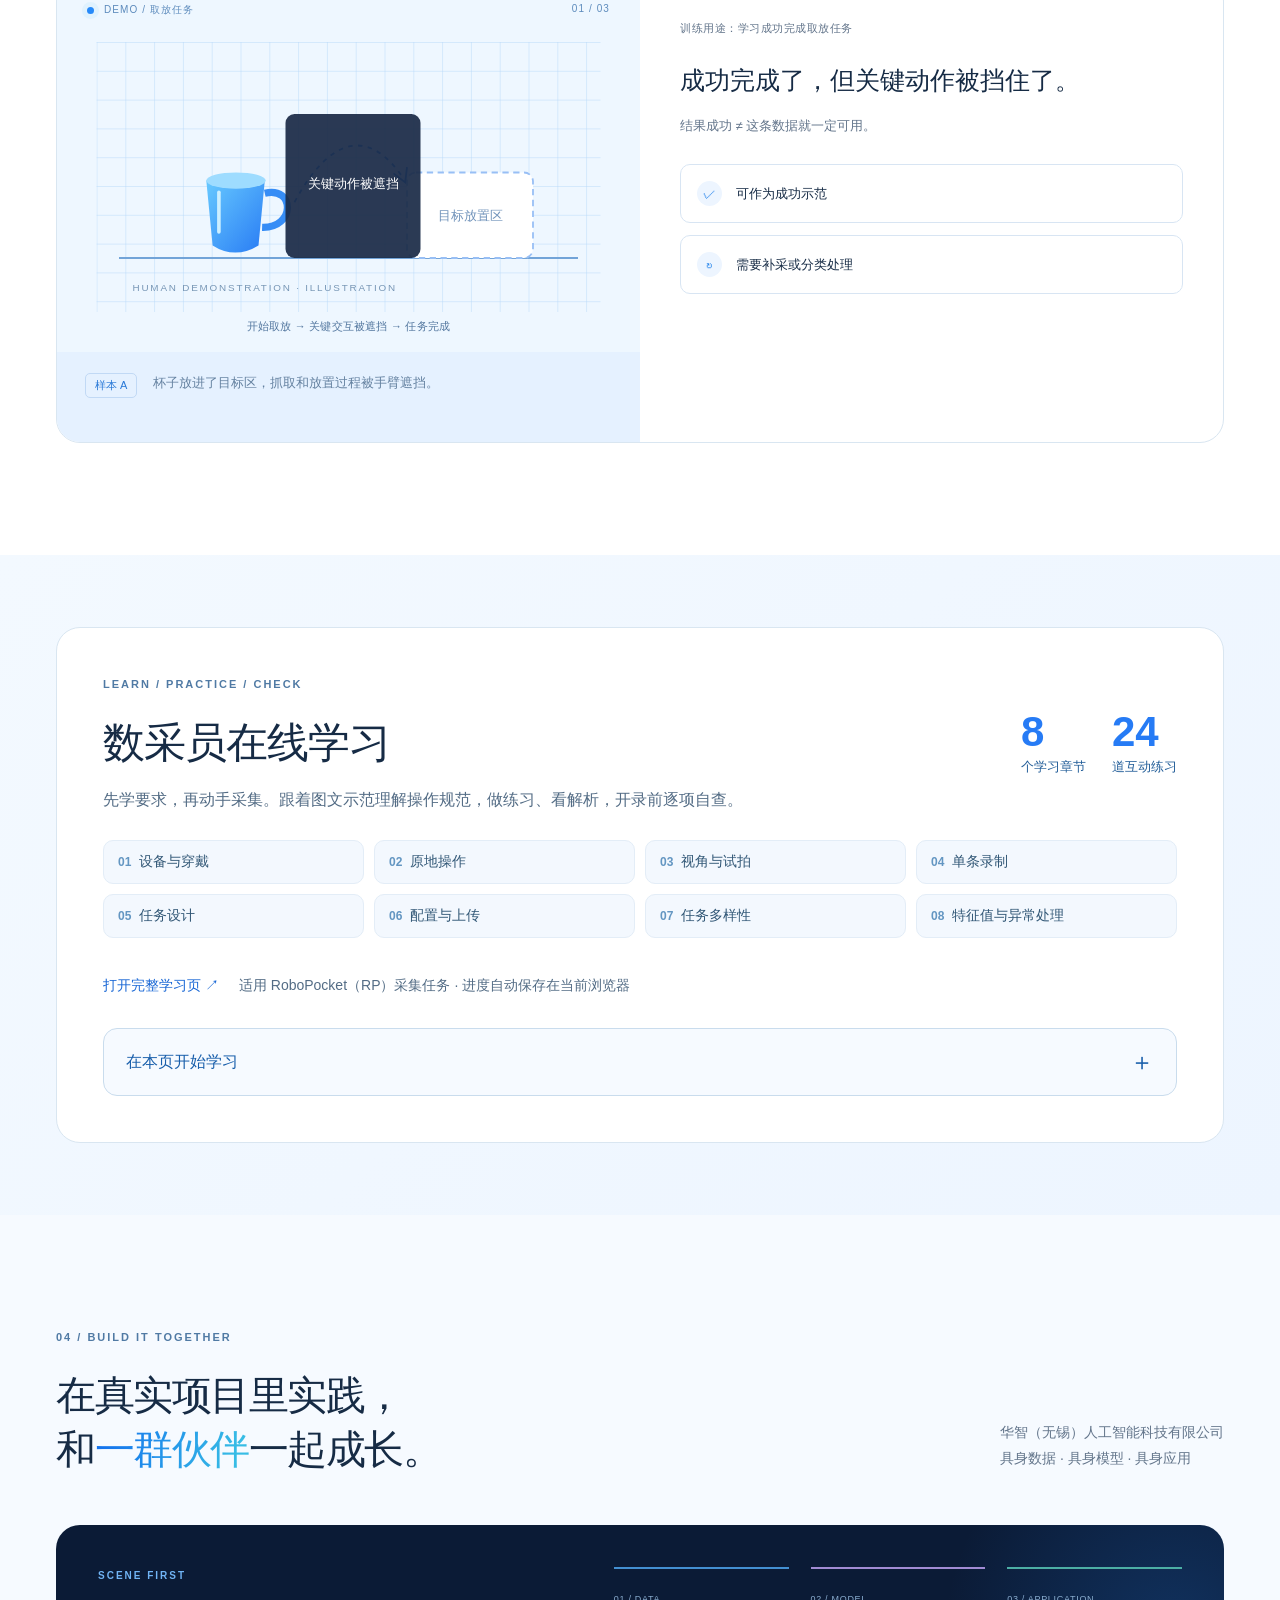
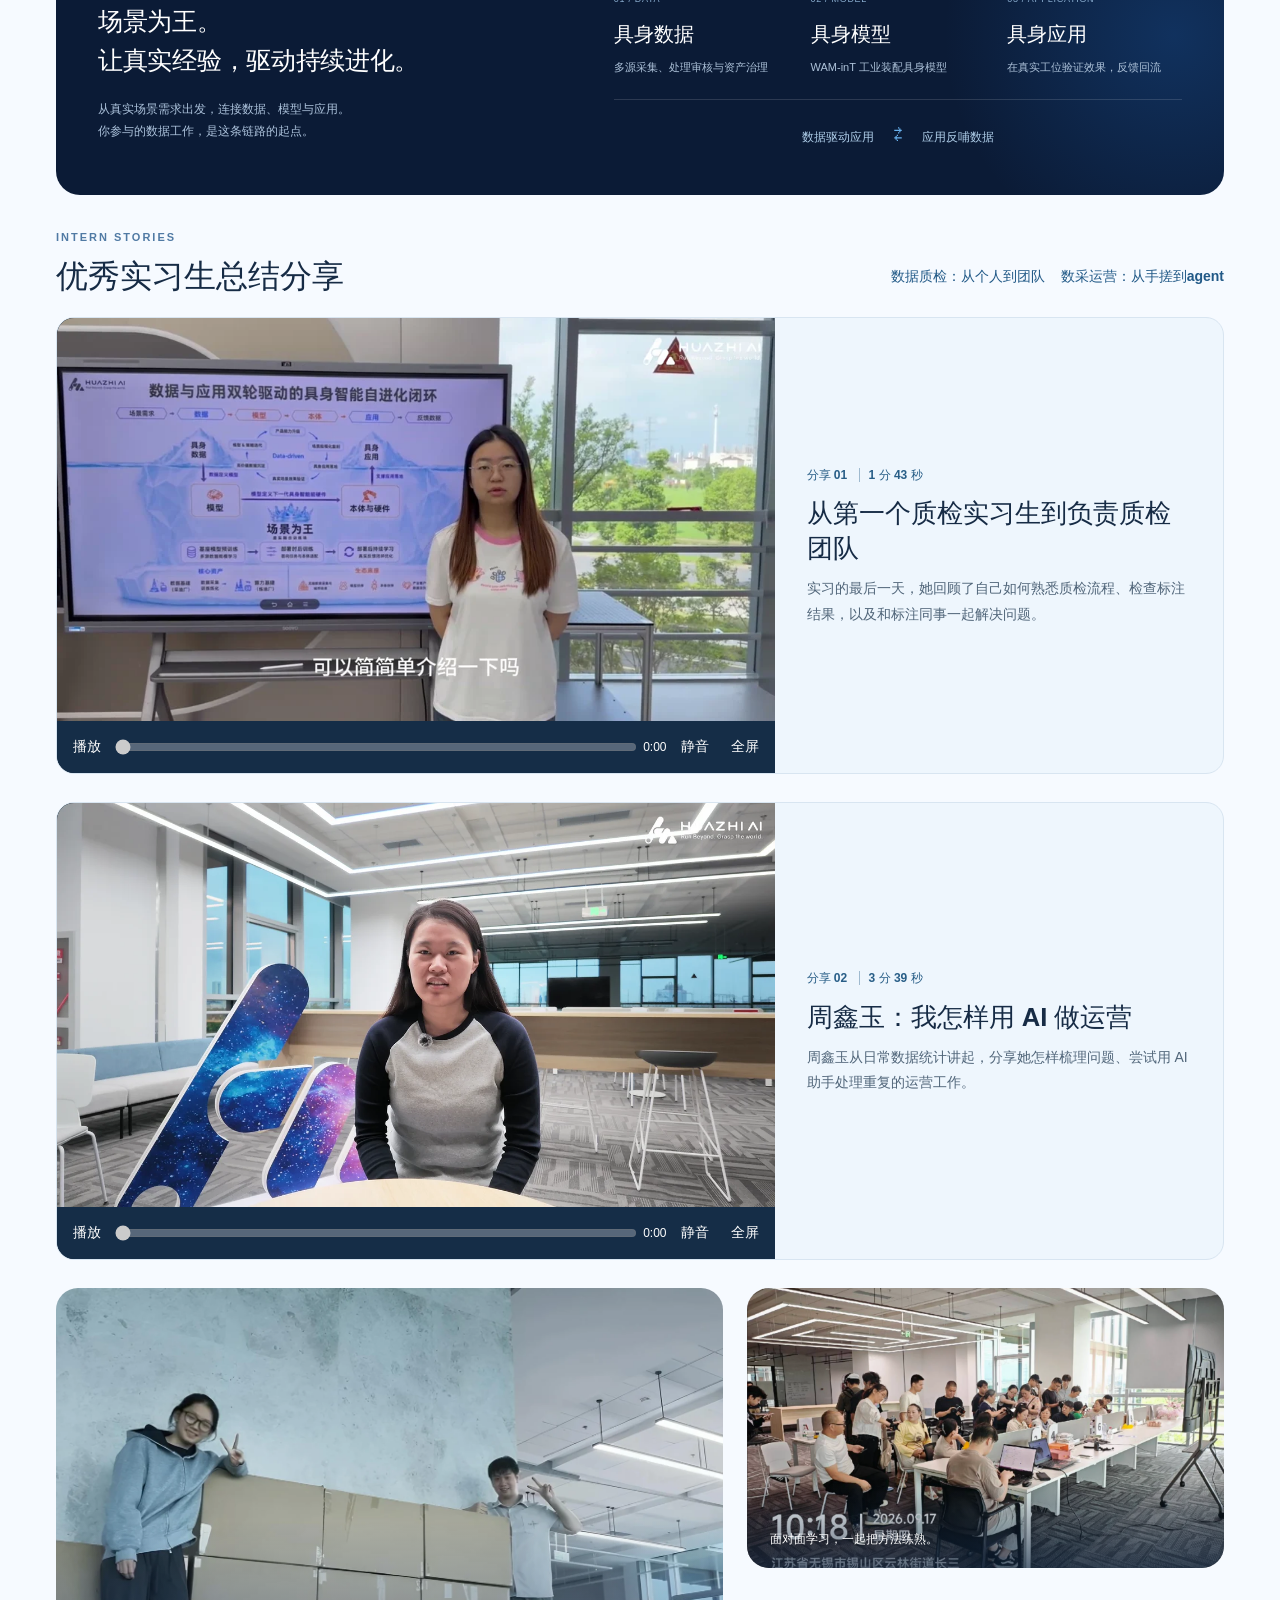
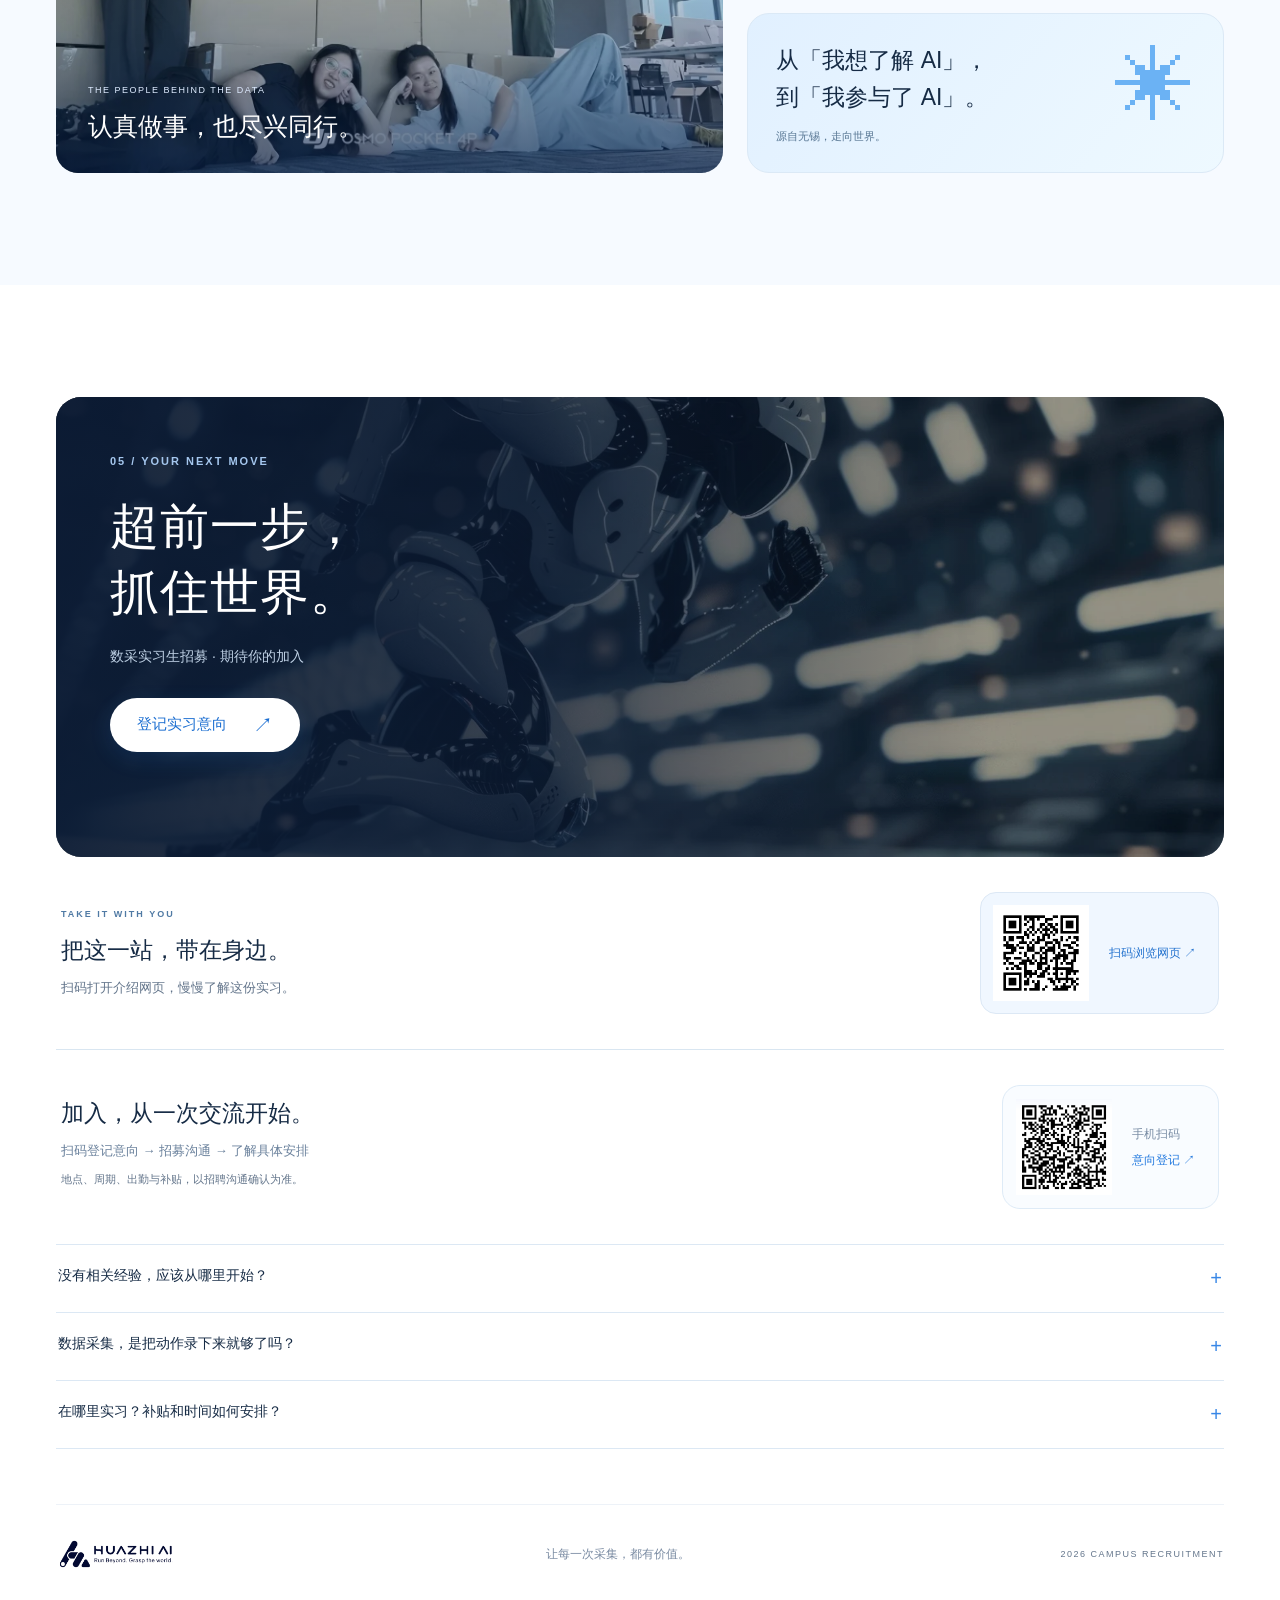
==== commit 31ddd910: "Add files via upload" ====
--- a/index.html
+++ b/index.html
@@ -64,10 +64,36 @@
 @container(max-width:620px){#hz-datawheel .fw-header{display:block;margin-bottom:18px}#hz-datawheel .fw-modes{margin-top:15px}#hz-datawheel .fw-below{grid-template-columns:minmax(0,1fr);gap:10px}#hz-datawheel .fw-wheelbox{padding:6px}#hz-datawheel .fw-wrap{padding:18px 12px}#hz-datawheel .fw-detail h4{font-size:24px}#hz-datawheel .fw-sub,#hz-datawheel .fw-action{font-size:14px}#hz-datawheel .fw-foot{gap:4px}#hz-datawheel .fw-lab .stage{font-size:19px}#hz-datawheel .fw-lab .idx{font-size:14px}#hz-datawheel .fw-lab .owner{font-size:14px}#hz-datawheel .fw-owner{font-size:15px}}
 @media(pointer:coarse){#hz-datawheel .fw-toggle,#hz-datawheel .fw-modes button,#hz-datawheel .fw-nav button{min-height:44px}}
 </style>
+<style>
+/* Recruitment learning module */
+#learning{scroll-margin-top:100px;background:linear-gradient(135deg,#f3f9ff,#edf5ff);padding:72px 0;color:#162b45}
+#learning .learning-card{background:#fff;border:1px solid #d9e6f1;border-radius:24px;padding:clamp(24px,4vw,46px)}
+#learning .learning-heading{display:flex;justify-content:space-between;align-items:center;gap:28px;margin-bottom:24px}
+#learning h2{font-size:clamp(28px,4vw,42px);line-height:1.3;margin:0 0 14px;letter-spacing:-1px}
+#learning .learning-copy{font-size:16px;line-height:1.85;color:#536c85;margin:0;max-width:660px}
+#learning .learning-stats{display:flex;gap:26px;flex:none;color:#235e99}
+#learning .learning-stats span{display:grid;gap:5px;font-size:13px;white-space:nowrap}
+#learning .learning-stats strong{font:600 42px/1 Arial,sans-serif;color:#267bf5}
+#learning .learning-topics{display:grid;grid-template-columns:repeat(4,minmax(0,1fr));list-style:none;gap:10px;padding:0;margin:26px 0}
+#learning .learning-topics li{background:#f3f8fe;border:1px solid #e3edf7;border-radius:10px;padding:12px 14px;font-size:14px;color:#315776}
+#learning .learning-topics b{color:#6396c2;margin-right:8px;font-size:12px}
+#learning .learning-links{display:flex;align-items:center;gap:20px;flex-wrap:wrap;margin:0 0 20px;font-size:14px;color:#536c85}
+#learning .learning-full{color:#1766d5;font-weight:600;text-decoration:none;min-height:44px;display:inline-flex;align-items:center}
+#learning .learning-full:hover{text-decoration:underline}
+#learning .learning-embed{border:1px solid #c9dced;border-radius:14px;padding:0;overflow:hidden;background:#f6faff}
+#learning .learning-embed>summary{padding:17px 22px;list-style:none;cursor:pointer;font-size:16px;font-weight:600;color:#185eab;display:flex;justify-content:space-between;align-items:center;gap:12px;min-height:58px}
+#learning .learning-embed>summary::-webkit-details-marker{display:none}
+#learning .learning-embed>summary:after{content:'＋';font-size:24px;font-weight:400}
+#learning .learning-embed[open]>summary{border-bottom:1px solid #c9dced}
+#learning .learning-embed[open]>summary:after{content:'−'}
+#learning .learning-embed iframe{display:block;border:0;width:100%;height:820px;background:#f3f8fd}
+#learning a:focus-visible,#learning summary:focus-visible{outline:3px solid #267bf5;outline-offset:3px}
+@media(max-width:650px){#learning{padding:46px 0;scroll-margin-top:80px}#learning .learning-heading{align-items:flex-start;flex-direction:column;gap:22px}#learning .learning-stats{gap:34px}#learning .learning-stats span{display:flex;align-items:baseline;gap:8px}#learning .learning-stats strong{font-size:30px}#learning .learning-topics{grid-template-columns:repeat(2,minmax(0,1fr));gap:8px}#learning .learning-topics li{padding:10px;font-size:12px}#learning .learning-copy{font-size:14px}#learning .learning-embed>summary{font-size:14px;padding:15px}#learning .learning-embed iframe{height:78svh;min-height:590px}#learning .learning-card{padding:22px 18px}}
+</style>
 </head>
 <body>
 <a class="skip-link" href="#about">跳到主要内容</a>
-<header class="site-header"><a class="brand" href="#home" aria-label="华智 AI 首页"><img src="logo.webp" alt="HUAZHI AI 华智"><span>2026 · 实习生招募</span></a><nav aria-label="主导航"><a href="#journey">认识数采</a><a href="#growth">成长路线</a><a href="#lab">动手试试</a><a href="#team">在华智</a></nav><div class="header-actions"><button class="present-button" id="present-toggle" aria-label="现场演示" aria-pressed="false"><span aria-hidden="true">⛶</span> <span class="present-label">现场演示</span></button><button class="button small" data-apply>加入我们 <span aria-hidden="true">↗</span></button></div></header>
+<header class="site-header"><a class="brand" href="#home" aria-label="华智 AI 首页"><img src="logo.webp" alt="HUAZHI AI 华智"><span>2026 · 实习生招募</span></a><nav aria-label="主导航"><a href="#journey">认识数采</a><a href="#growth">成长路线</a><a href="#lab">动手试试</a><a href="#learning">在线学习</a><a href="#team">在华智</a></nav><div class="header-actions"><button class="present-button" id="present-toggle" aria-label="现场演示" aria-pressed="false"><span aria-hidden="true">⛶</span> <span class="present-label">现场演示</span></button><button class="button small" data-apply>加入我们 <span aria-hidden="true">↗</span></button></div></header>
 <main>
 <section id="home" class="hero chapter" tabindex="-1" data-title="AI 成长的养料">
 <div class="hero-art" role="img" aria-label="奔向未来城市的机器人"></div>
@@ -436,6 +462,14 @@
 <section class="lab section chapter" tabindex="-1" id="lab" data-title="体验质量判断"><div class="wrap"><div class="section-heading"><div><p class="eyebrow">03 / YOUR FIRST DATA CHALLENGE</p><h2>如果你是质检员，<br><span class="gradient-text">这一条，能通过吗？</span></h2></div><p>30 秒小体验，感受数据质量的判断方式。<br>仅为互动示例，不是招聘测评。</p></div>
 <div class="challenge"><div class="challenge-scene"><div class="scene-top"><span><i class="live-dot"></i> DEMO / 取放任务</span><span id="question-progress">01 / 03</span></div><svg class="demo-svg" data-sample="occluded" viewBox="0 0 560 300" role="img" aria-label="抓取杯子并放入目标区域的示意图"><defs><pattern id="grid" width="32" height="32" patternUnits="userSpaceOnUse"><path d="M 32 0 L 0 0 0 32" fill="none" stroke="#b5d8fa" stroke-width="1"/></pattern><linearGradient id="cupGradient" x1="0" y1="0" x2="1" y2="1"><stop stop-color="#67c9ff"/><stop offset="1" stop-color="#287bf4"/></linearGradient></defs><rect width="560" height="300" fill="url(#grid)"/><path d="M25 240H535" stroke="#72a4d8" stroke-width="2"/><rect x="345" y="145" width="140" height="95" rx="10" fill="#fff" stroke="#98bff5" stroke-width="2" stroke-dasharray="7 5"/><text x="415" y="198" text-anchor="middle" fill="#7294bb" font-size="14">目标放置区</text><g class="demo-cup"><path d="M122 154H187L180 226Q154 242 129 226Z" fill="url(#cupGradient)"/><path d="M187 168C221 160 221 207 184 206" fill="none" stroke="#368df6" stroke-width="8"/><ellipse cx="155" cy="154" rx="33" ry="9" fill="#9edcff"/><path d="M136 167V211" stroke="#ccefff" stroke-width="4" stroke-linecap="round"/></g><path class="demo-path" d="M220 178C262 100 305 99 340 150" fill="none" stroke="#247df2" stroke-width="2" stroke-dasharray="5 6"/><path d="m330 146 13 10 2-17" fill="none" stroke="#247df2" stroke-width="2"/><g class="recovery-marker" aria-hidden="true"><path d="M275 198 290 225 260 225Z" fill="#f4b653"/><text x="275" y="220" text-anchor="middle" fill="#70400a" font-size="18">!</text><text x="275" y="251" text-anchor="middle" fill="#a16c20" font-size="12">滑落 → 重新抓取</text></g><rect class="occlusion" x="210" y="80" width="150" height="160" rx="10" fill="#1b2c47"/><text class="occlusion-label" x="285" y="162" text-anchor="middle" fill="#fff" font-size="14">关键动作被遮挡</text><text x="40" y="277" fill="#7796b5" font-size="11" letter-spacing="2">HUMAN DEMONSTRATION · ILLUSTRATION</text></svg><p class="sample-phase" aria-live="polite">抓取 → 遮挡 → 放置</p><div class="scene-description"><span id="sample-tag">样本 A</span><p id="sample-description"></p></div></div><div class="challenge-answer"><p class="micro-label">训练用途：学习成功完成取放任务</p><h3 id="question-title"></h3><p id="question-hint"></p><div class="answer-buttons"><button class="answer" data-answer="yes"><span aria-hidden="true">✓</span> 可作为成功示范</button><button class="answer" data-answer="no"><span aria-hidden="true">↻</span> 需要补采或分类处理</button></div><div id="quiz-feedback" class="quiz-feedback" aria-live="polite" hidden></div><button id="next-question" class="button" hidden>下一个样本 <span aria-hidden="true">→</span></button></div></div>
 </div></section>
+
+<section class="section chapter" id="learning" tabindex="-1" data-title="数采员在线学习" aria-labelledby="learning-title">
+<div class="wrap"><div class="learning-card">
+<div class="learning-heading"><div><p class="eyebrow">LEARN / PRACTICE / CHECK</p><h2 id="learning-title">数采员在线学习</h2><p class="learning-copy">先学要求，再动手采集。跟着图文示范理解操作规范，做练习、看解析，开录前逐项自查。</p></div><div class="learning-stats"><span><strong>8</strong>个学习章节</span><span><strong>24</strong>道互动练习</span></div></div>
+<ol class="learning-topics"><li><b>01</b>设备与穿戴</li><li><b>02</b>原地操作</li><li><b>03</b>视角与试拍</li><li><b>04</b>单条录制</li><li><b>05</b>任务设计</li><li><b>06</b>配置与上传</li><li><b>07</b>任务多样性</li><li><b>08</b>特征值与异常处理</li></ol>
+<div class="learning-links"><a class="learning-full" href="training.html">打开完整学习页 ↗</a><span>适用 RoboPocket（RP）采集任务 · 进度自动保存在当前浏览器</span></div>
+<details class="learning-embed"><summary>在本页开始学习</summary><iframe data-training-src="training.html?embed=1" title="数采员在线学习课程" loading="lazy"></iframe></details>
+</div></div></section>
 <section class="team section chapter" tabindex="-1" id="team" data-title="认识华智团队"><div class="wrap"><div class="section-heading"><div><p class="eyebrow">04 / BUILD IT TOGETHER</p><h2>在真实项目里实践，<br>和<span class="gradient-text">一群伙伴</span>一起成长。</h2></div><p>华智（无锡）人工智能科技有限公司<br>具身数据 · 具身模型 · 具身应用</p></div><div class="company-compass"><div class="company-intro"><p class="eyebrow">SCENE FIRST</p><h3>场景为王。<br>让真实经验，驱动持续进化。</h3><p>从真实场景需求出发，连接数据、模型与应用。<br>你参与的数据工作，是这条链路的起点。</p></div><div class="company-loop"><div><span>01 / DATA</span><h4>具身数据</h4><p>多源采集、处理审核与资产治理</p></div><div><span>02 / MODEL</span><h4>具身模型</h4><p>WAM-inT 工业装配具身模型</p></div><div><span>03 / APPLICATION</span><h4>具身应用</h4><p>在真实工位验证效果，反馈回流</p></div><p class="loop-caption">数据驱动应用 <span aria-hidden="true">⇄</span> 应用反哺数据</p></div></div>
 <section class="intern-stories" id="intern-sharing" aria-labelledby="intern-sharing-title">
   <header class="stories-heading">
@@ -491,11 +525,21 @@
 <footer class="wrap"><a class="brand footer-brand" href="#home"><img src="logo.webp" alt="华智 AI"></a><p>让每一次采集，都有价值。</p><span>2026 CAMPUS RECRUITMENT</span></footer>
 <dialog id="apply-dialog" aria-labelledby="apply-title"><button class="dialog-close" aria-label="关闭报名窗口">×</button><p class="eyebrow">YOUR NEXT MOVE</p><h2 id="apply-title">下一站，华智 AI。</h2><p>实习生招募意向登记表</p><div class="apply-options"><img class="apply-qr" src="apply-qr.png" alt="扫码打开华智 AI 实习生招募意向登记表"><p class="scan-note">现场可扫码报名；已在手机上打开，可点下方按钮直接填写。</p><a id="apply-form-link" class="button" href="#" target="_blank" rel="noopener noreferrer" hidden>填写意向登记 ↗</a></div><p class="fineprint">扫码或打开链接后，由你在原登记表中提交信息。</p></dialog>
 <dialog id="share-dialog" aria-labelledby="share-title"><button class="dialog-close" id="share-close" aria-label="关闭网页二维码">×</button><p class="eyebrow">SCAN TO EXPLORE</p><h2 id="share-title">扫码，认识这份实习。</h2><p>华智 AI · 数采实习生招募</p><img class="apply-qr" data-site-qr alt="网页访问二维码"><p class="scan-note">扫码在手机浏览完整介绍</p><button class="button" id="copy-site-link">复制网页链接 ↗</button></dialog><div class="present-controls" hidden><button id="chapter-prev" aria-label="上一节">←</button><span id="chapter-label">01 / 09</span><button id="chapter-next" aria-label="下一节">→</button><button id="present-exit" aria-label="退出演示">退出 ⛶</button></div><div class="toast" role="status" hidden></div>
-<nav class="mobile-dock" aria-label="手机快捷导航"><a href="#journey">认识数采</a><a href="#growth">成长路线</a><a href="#lab">动手试试</a><button data-apply>登记意向 <span aria-hidden="true">↗</span></button></nav>
+<nav class="mobile-dock" aria-label="手机快捷导航"><a href="#journey">认识数采</a><a href="#learning">在线学习</a><a href="#lab">动手试试</a><button data-apply>登记意向 <span aria-hidden="true">↗</span></button></nav>
 <dialog id="strategy-viewer" aria-labelledby="strategy-viewer-title">
   <div class="strategy-viewer-bar"><h2 id="strategy-viewer-title">公司战略图</h2><form method="dialog"><button type="submit" aria-label="关闭公司战略图" autofocus>关闭</button></form></div>
   <div class="strategy-viewer-image" tabindex="0" role="region" aria-label="公司战略图大图，可横向滚动"><img src="company-strategy.png" width="926" height="452" loading="lazy" alt="数据与应用双轮驱动的具身智能自进化闭环。"></div>
 </dialog>
 <script src="content.js?v=20261030-clean-copy"></script><script src="qrcode.js"></script><script src="app.js?v=20261101-content-controls"></script><script src="enhancements.js?v=20261101-content-controls"></script>
 <script src="video-player.js?v=20261102-videos"></script>
+
+<script>
+(() => {
+ const panel = document.querySelector('#learning .learning-embed');
+ const frame = panel.querySelector('iframe');
+ panel.addEventListener('toggle', () => {
+   if (panel.open && !frame.getAttribute('src')) frame.src = frame.dataset.trainingSrc;
+ });
+})();
+</script>
 </body></html>
